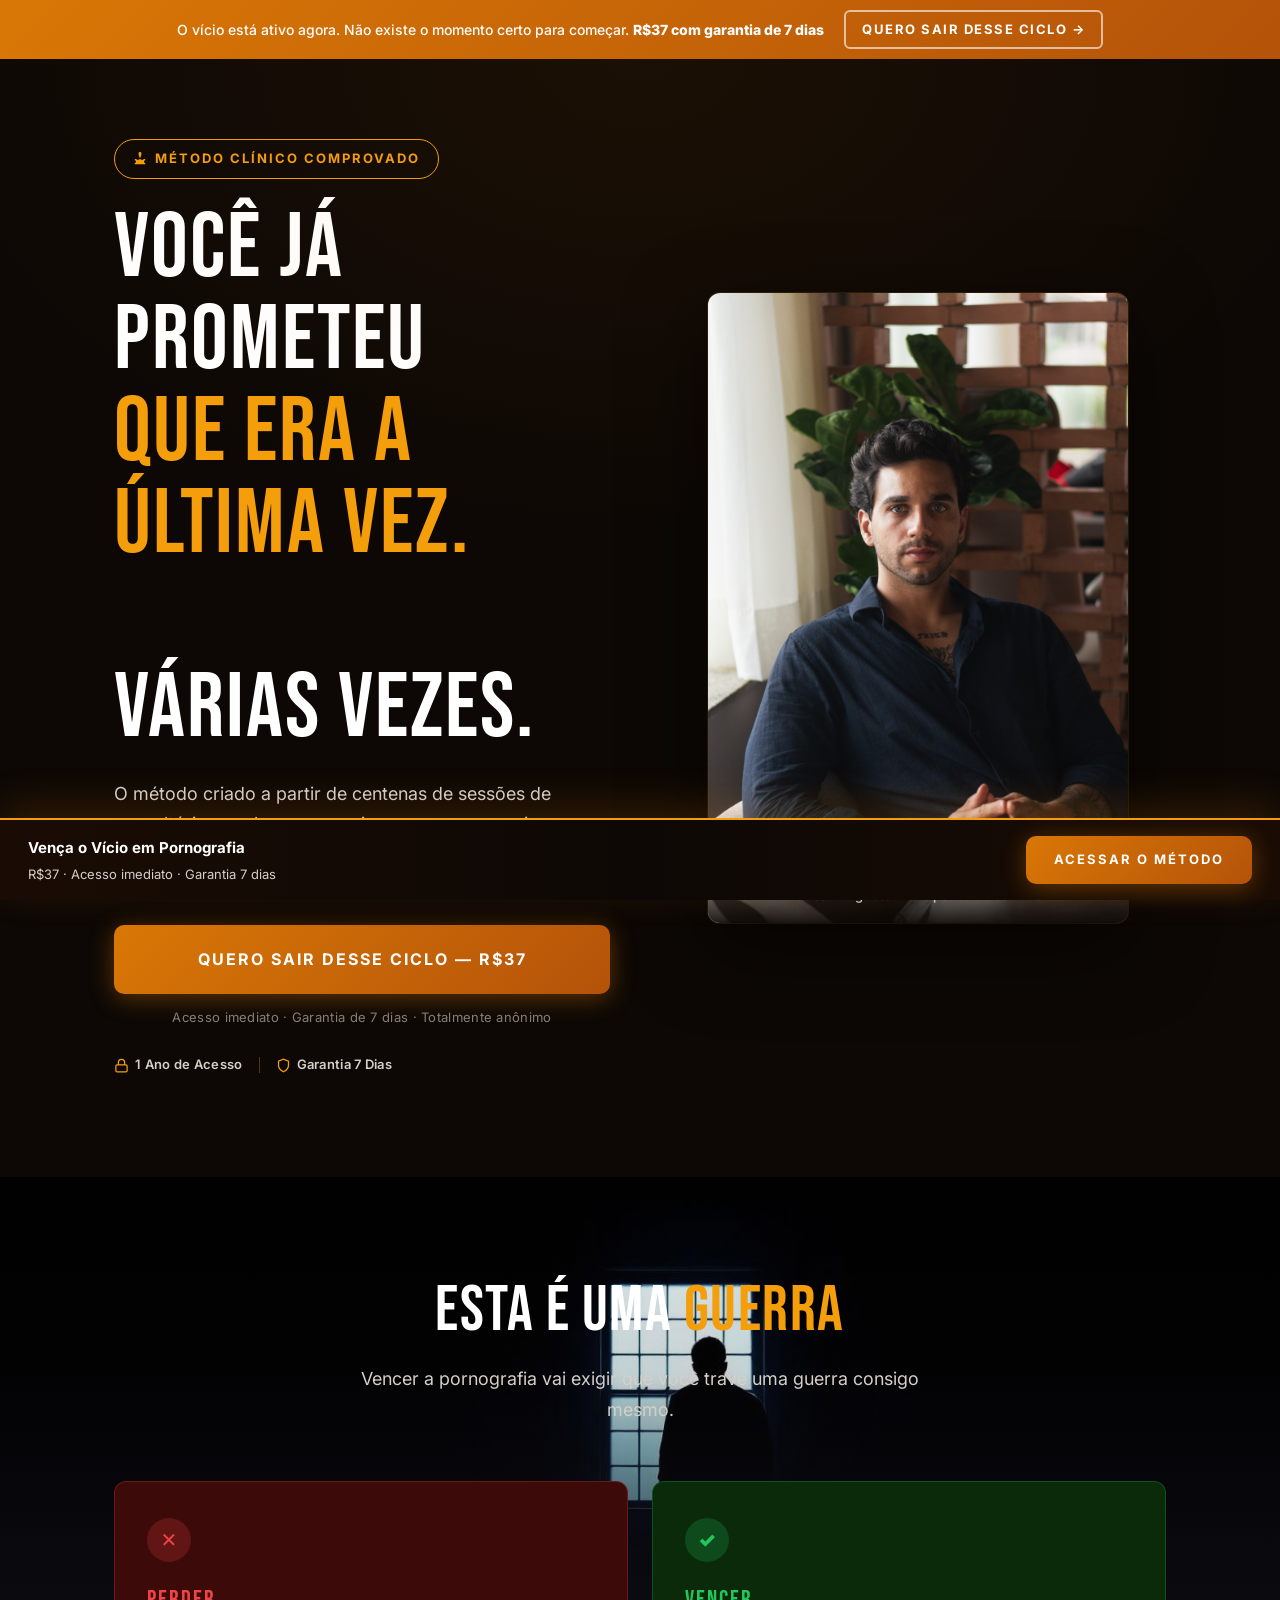
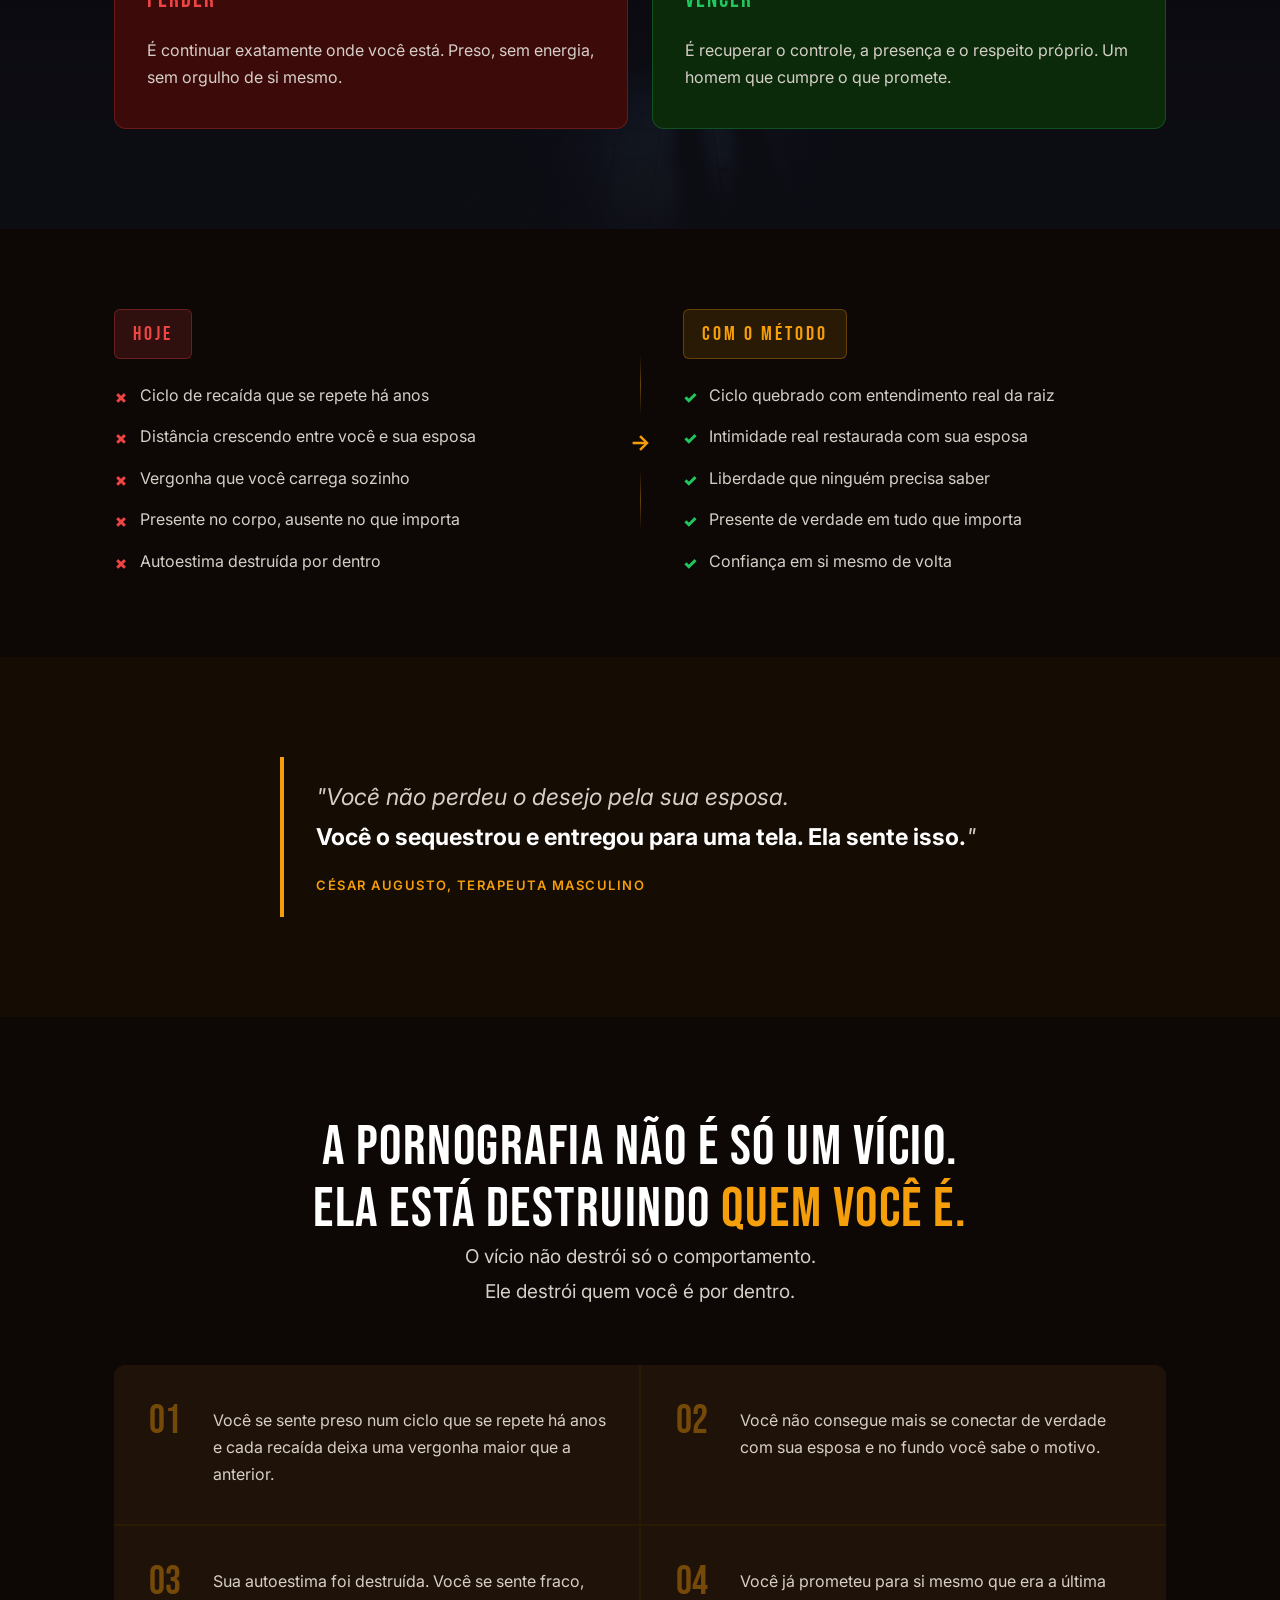
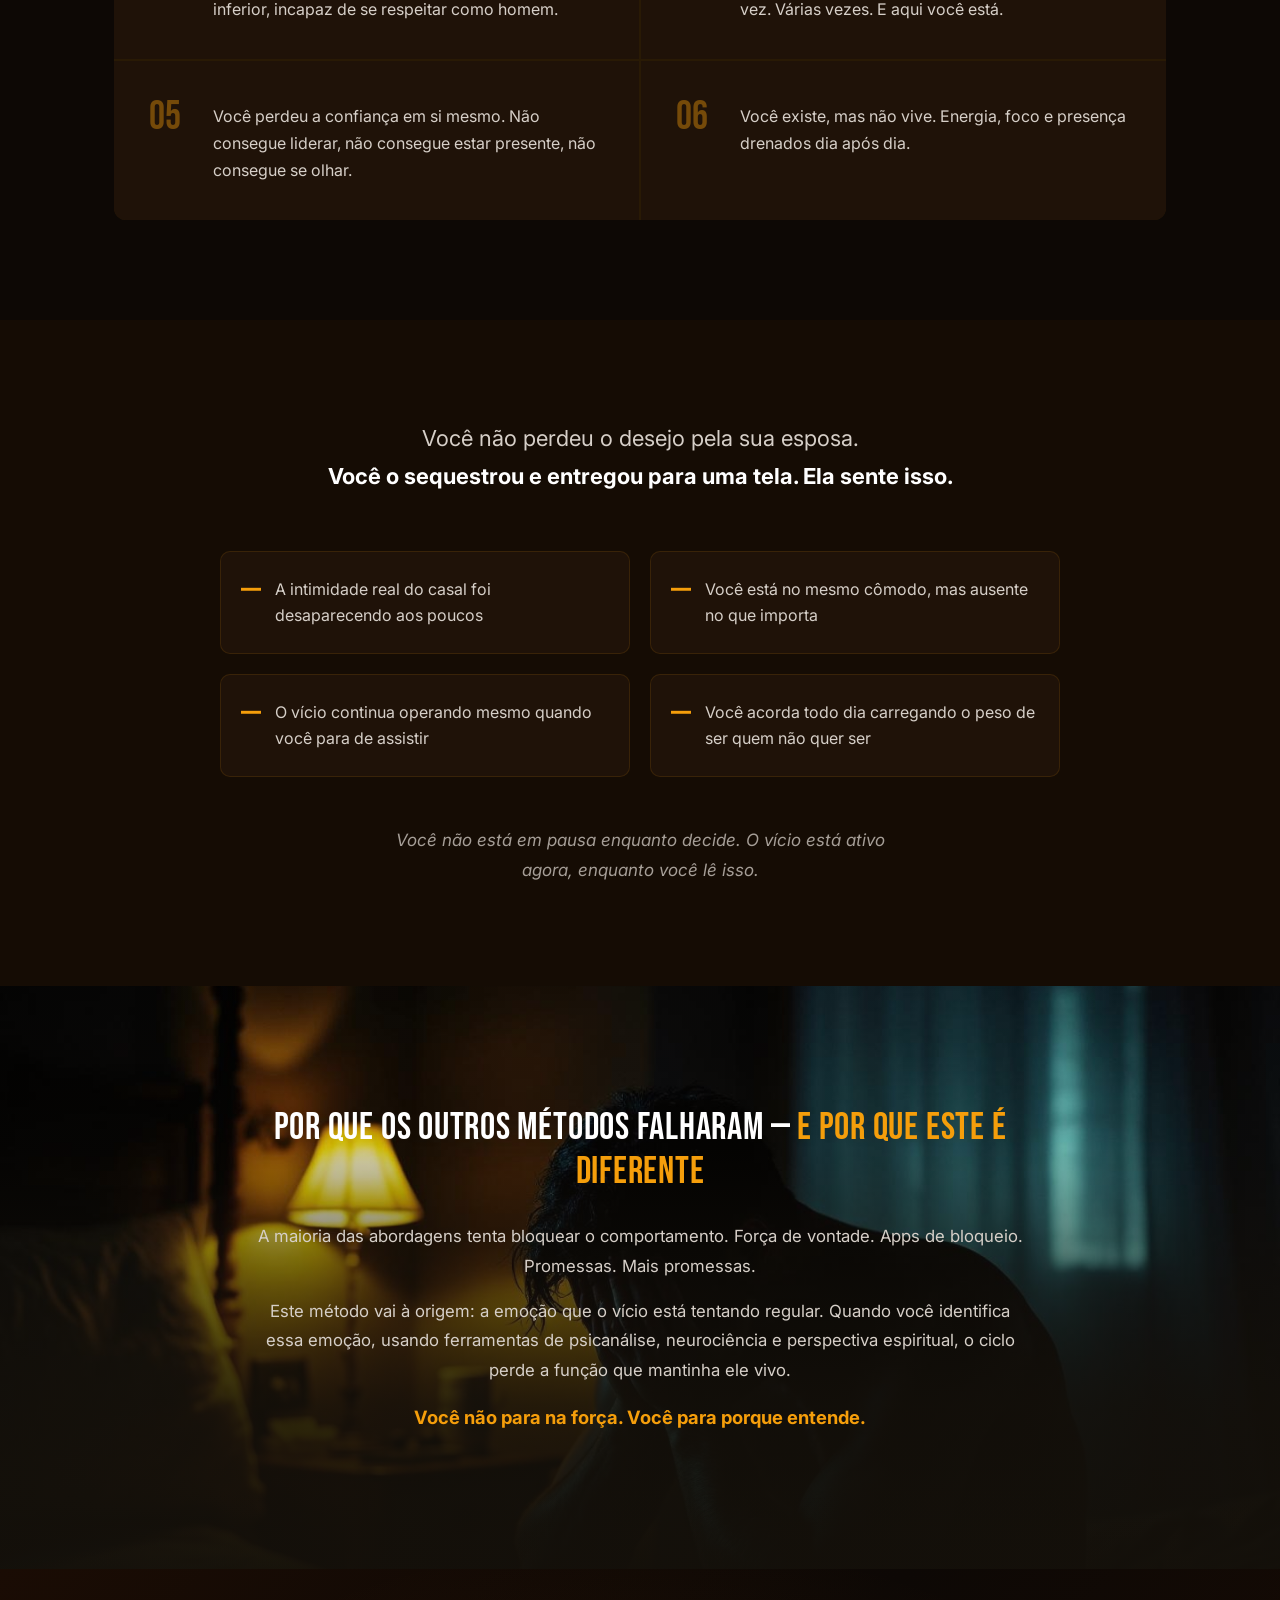
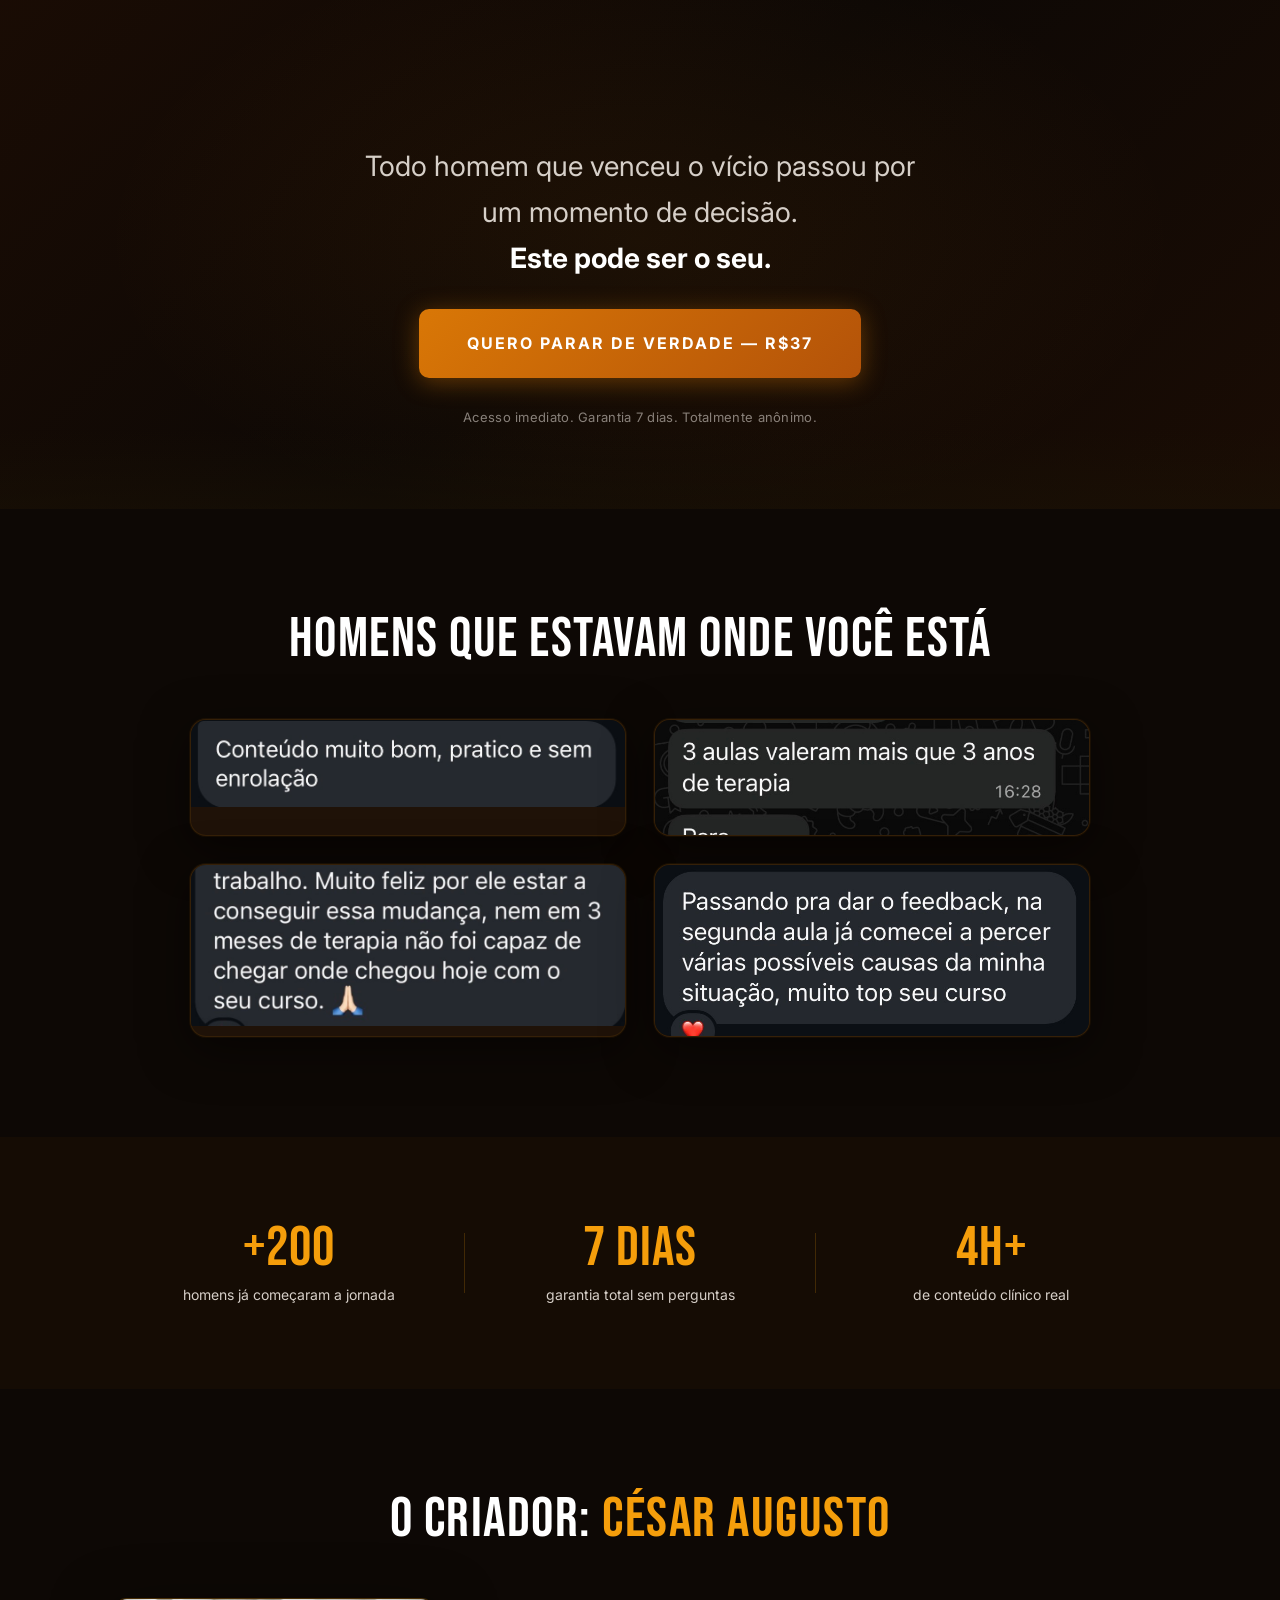
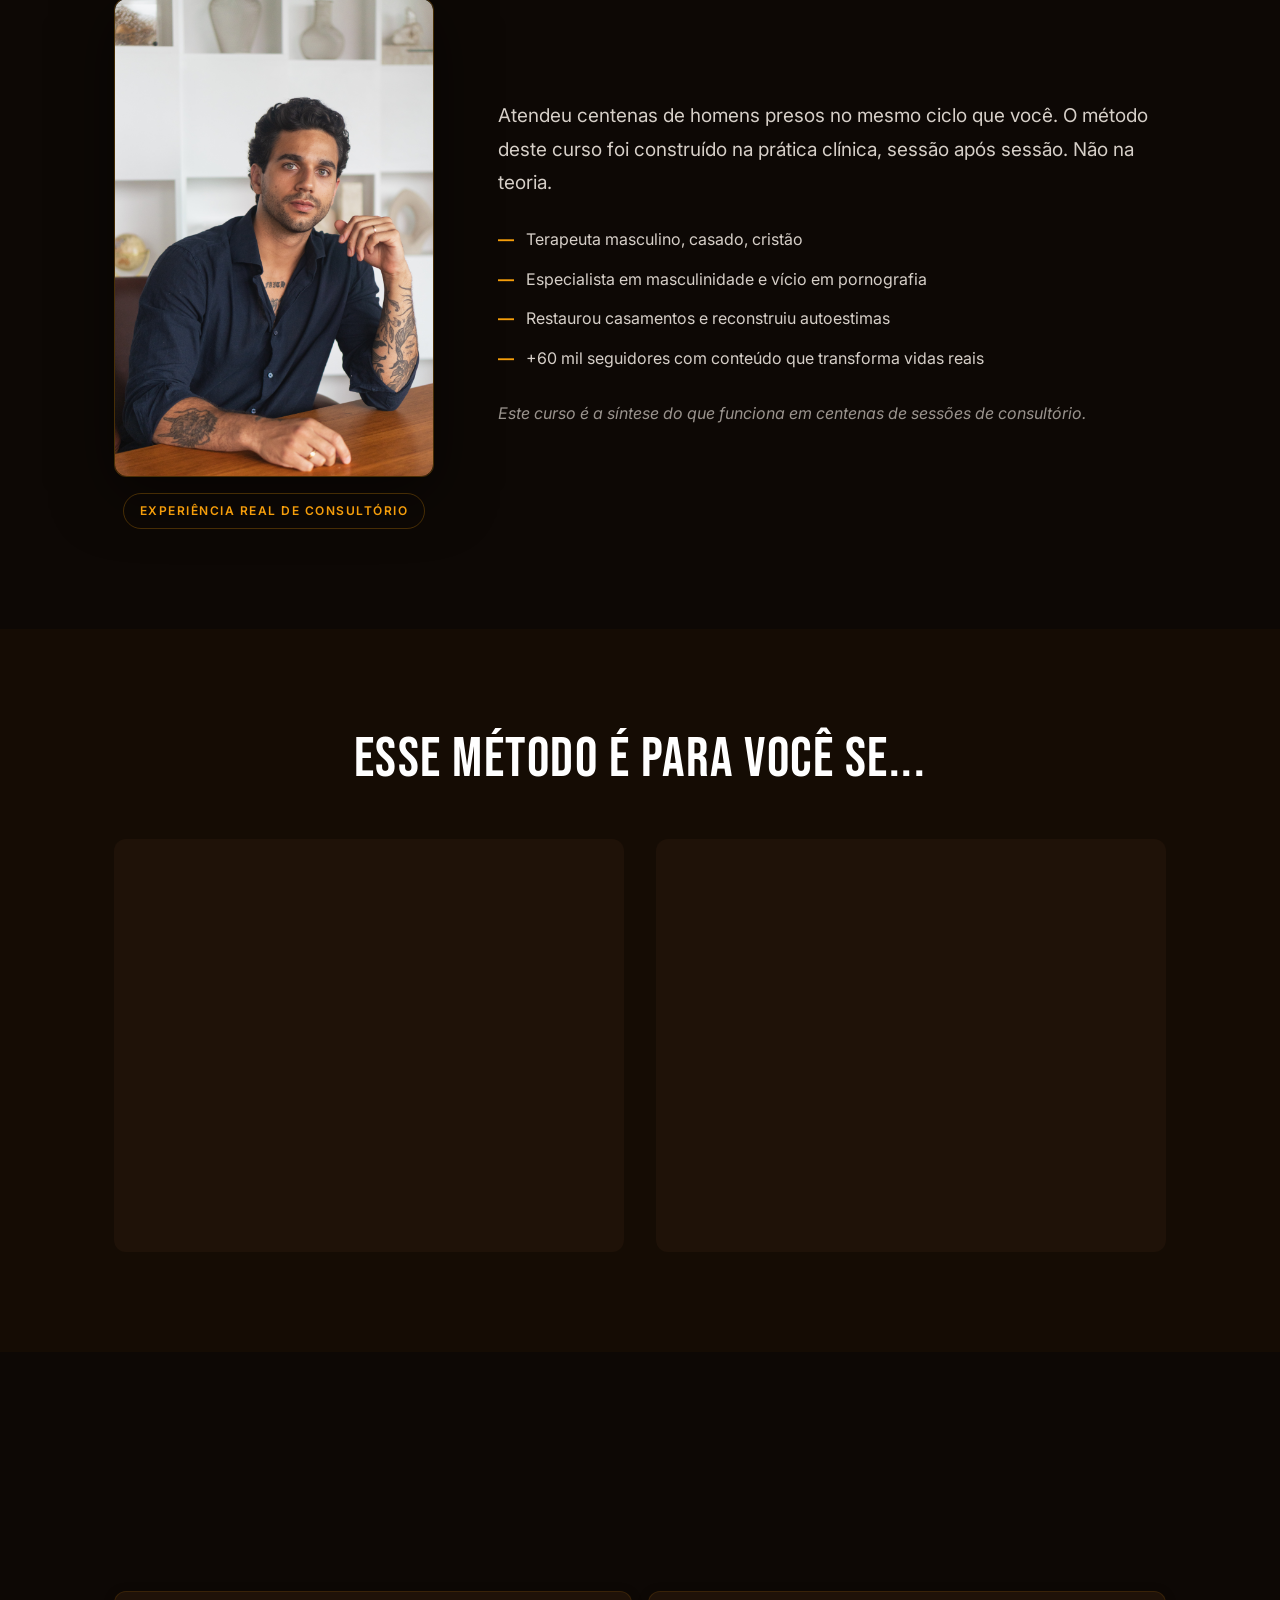
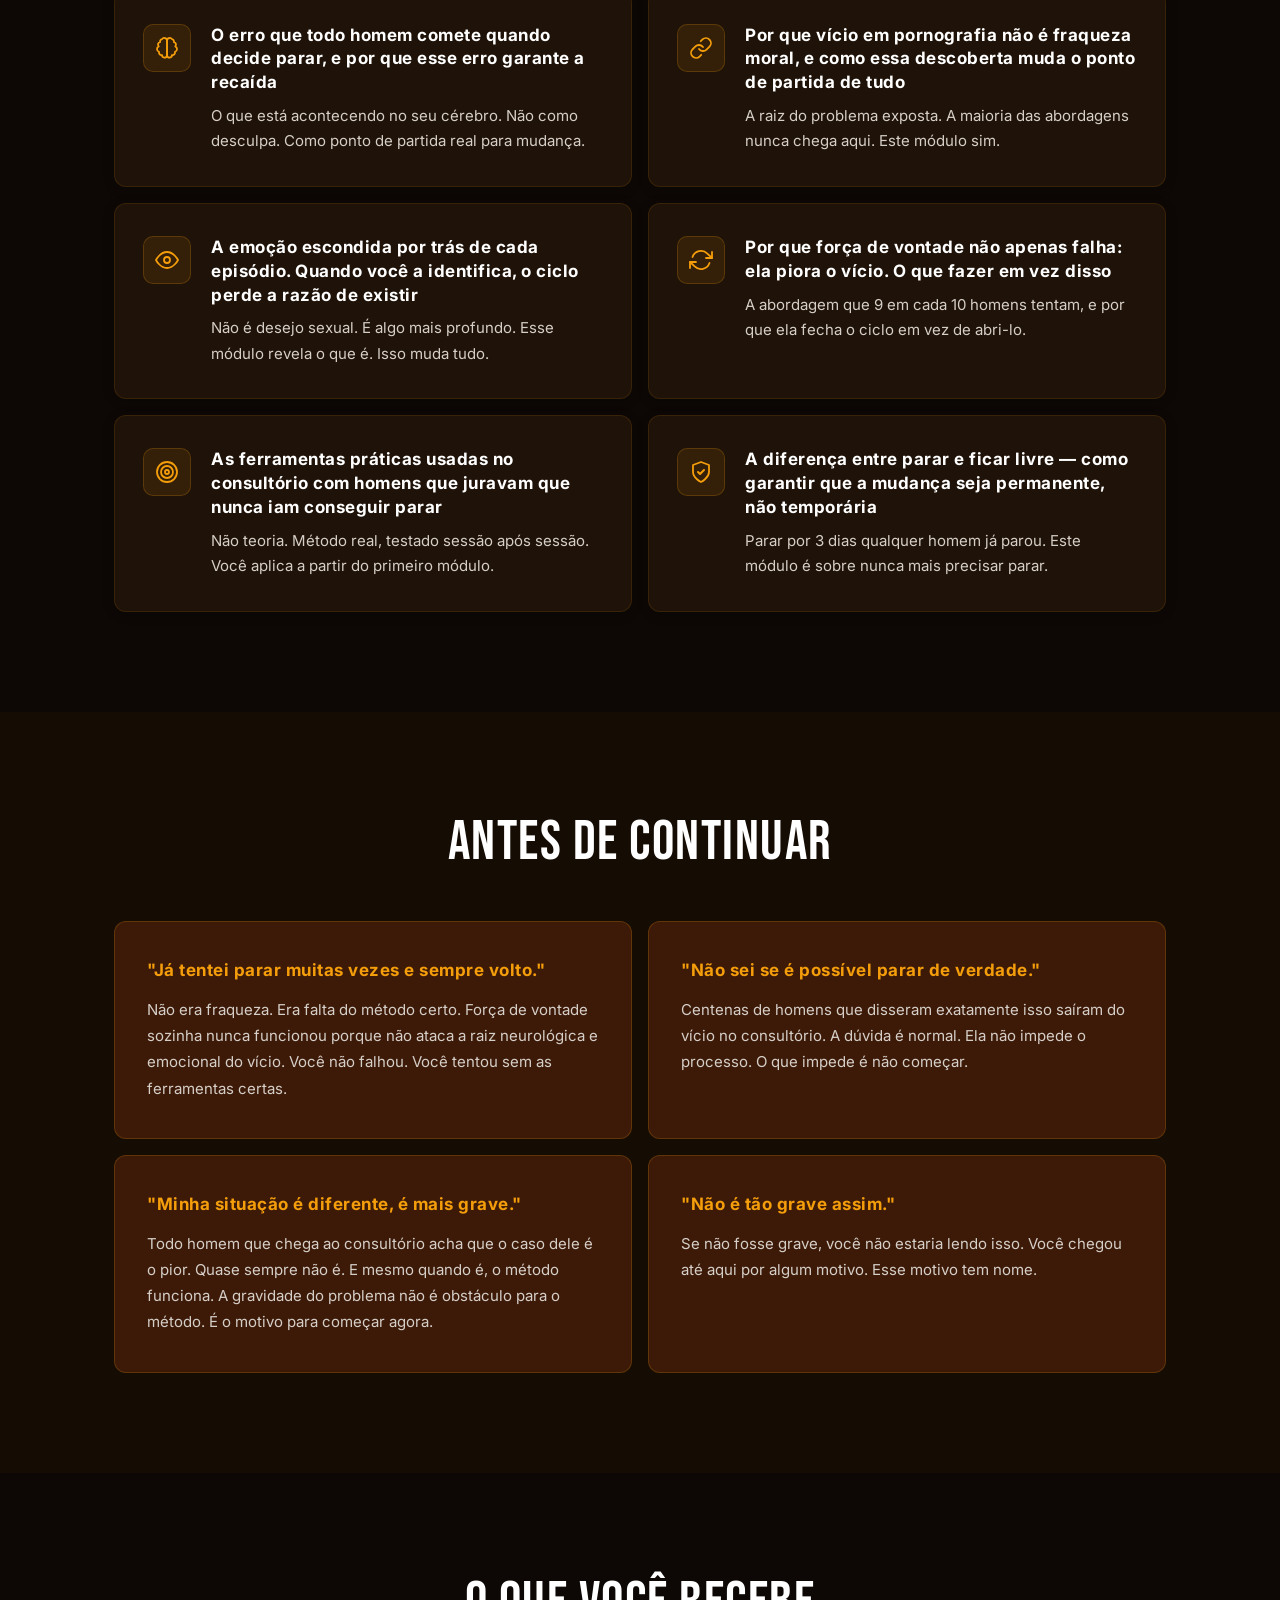
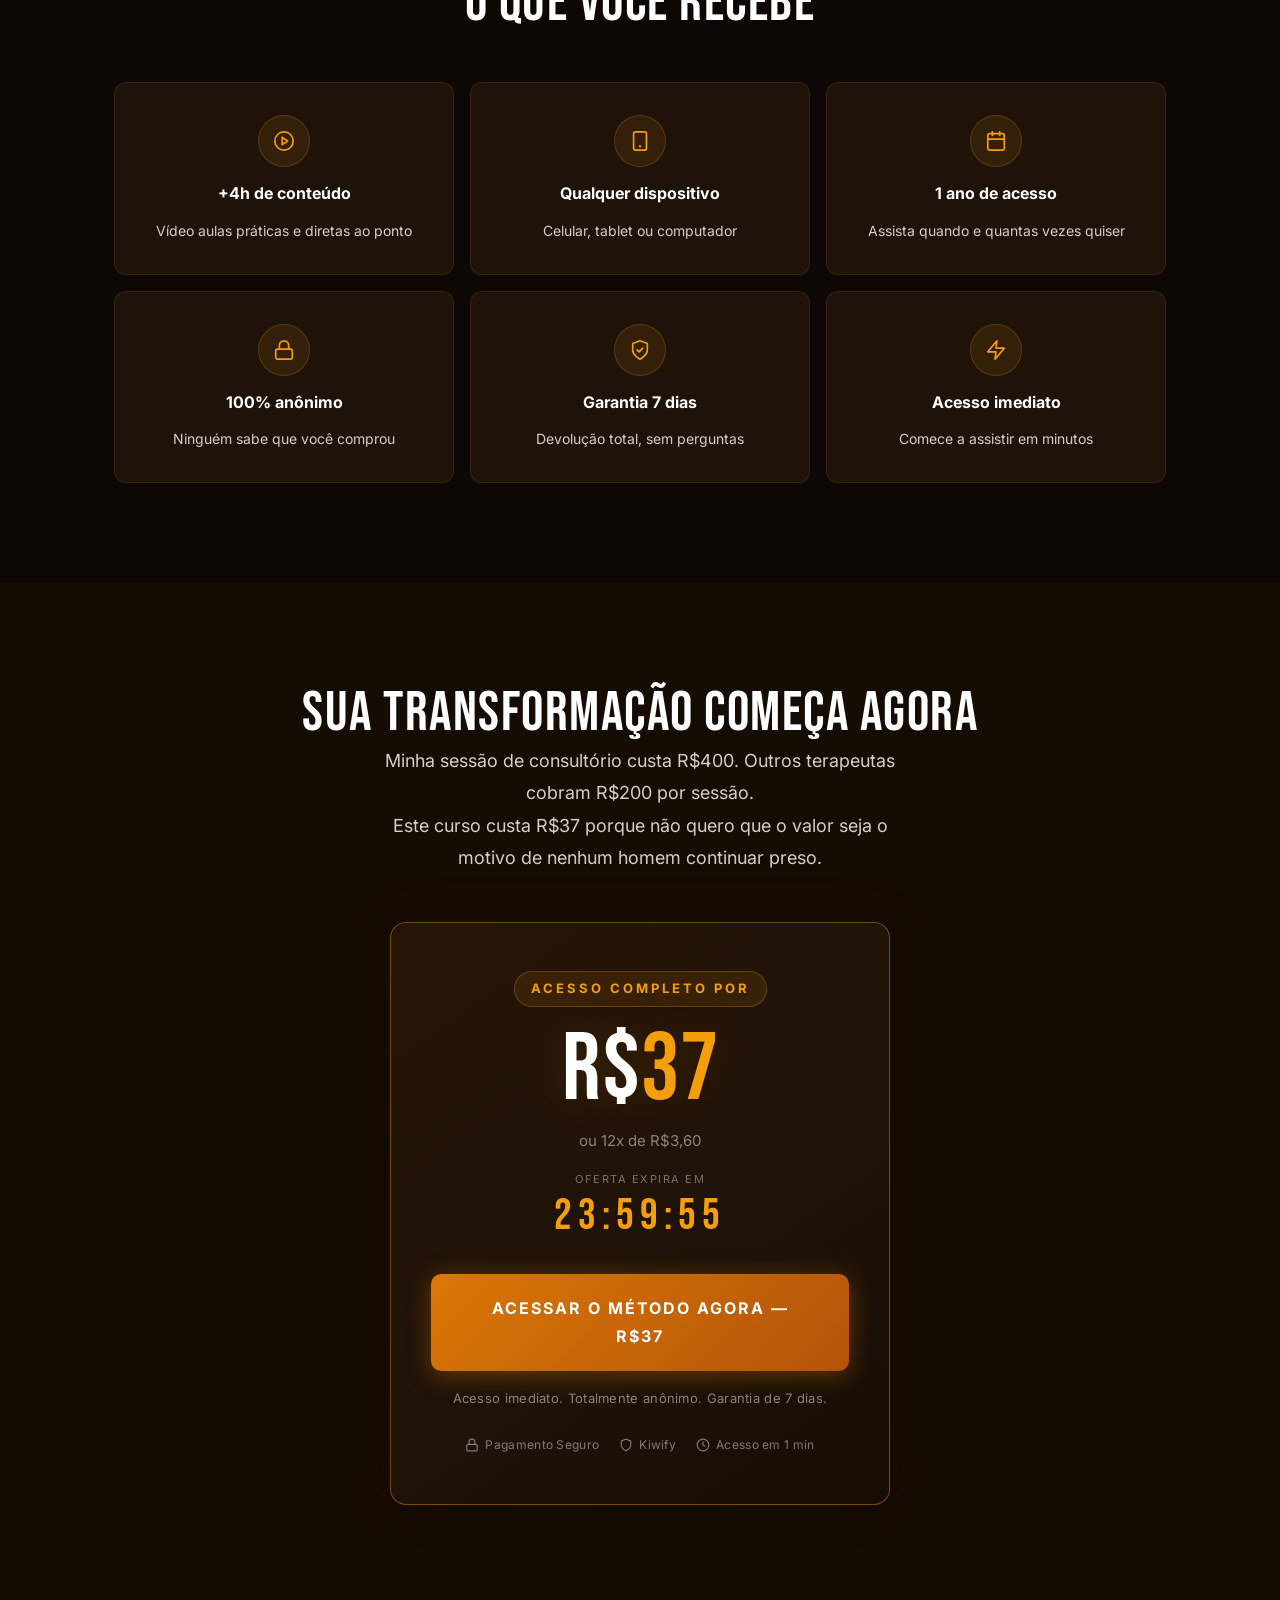
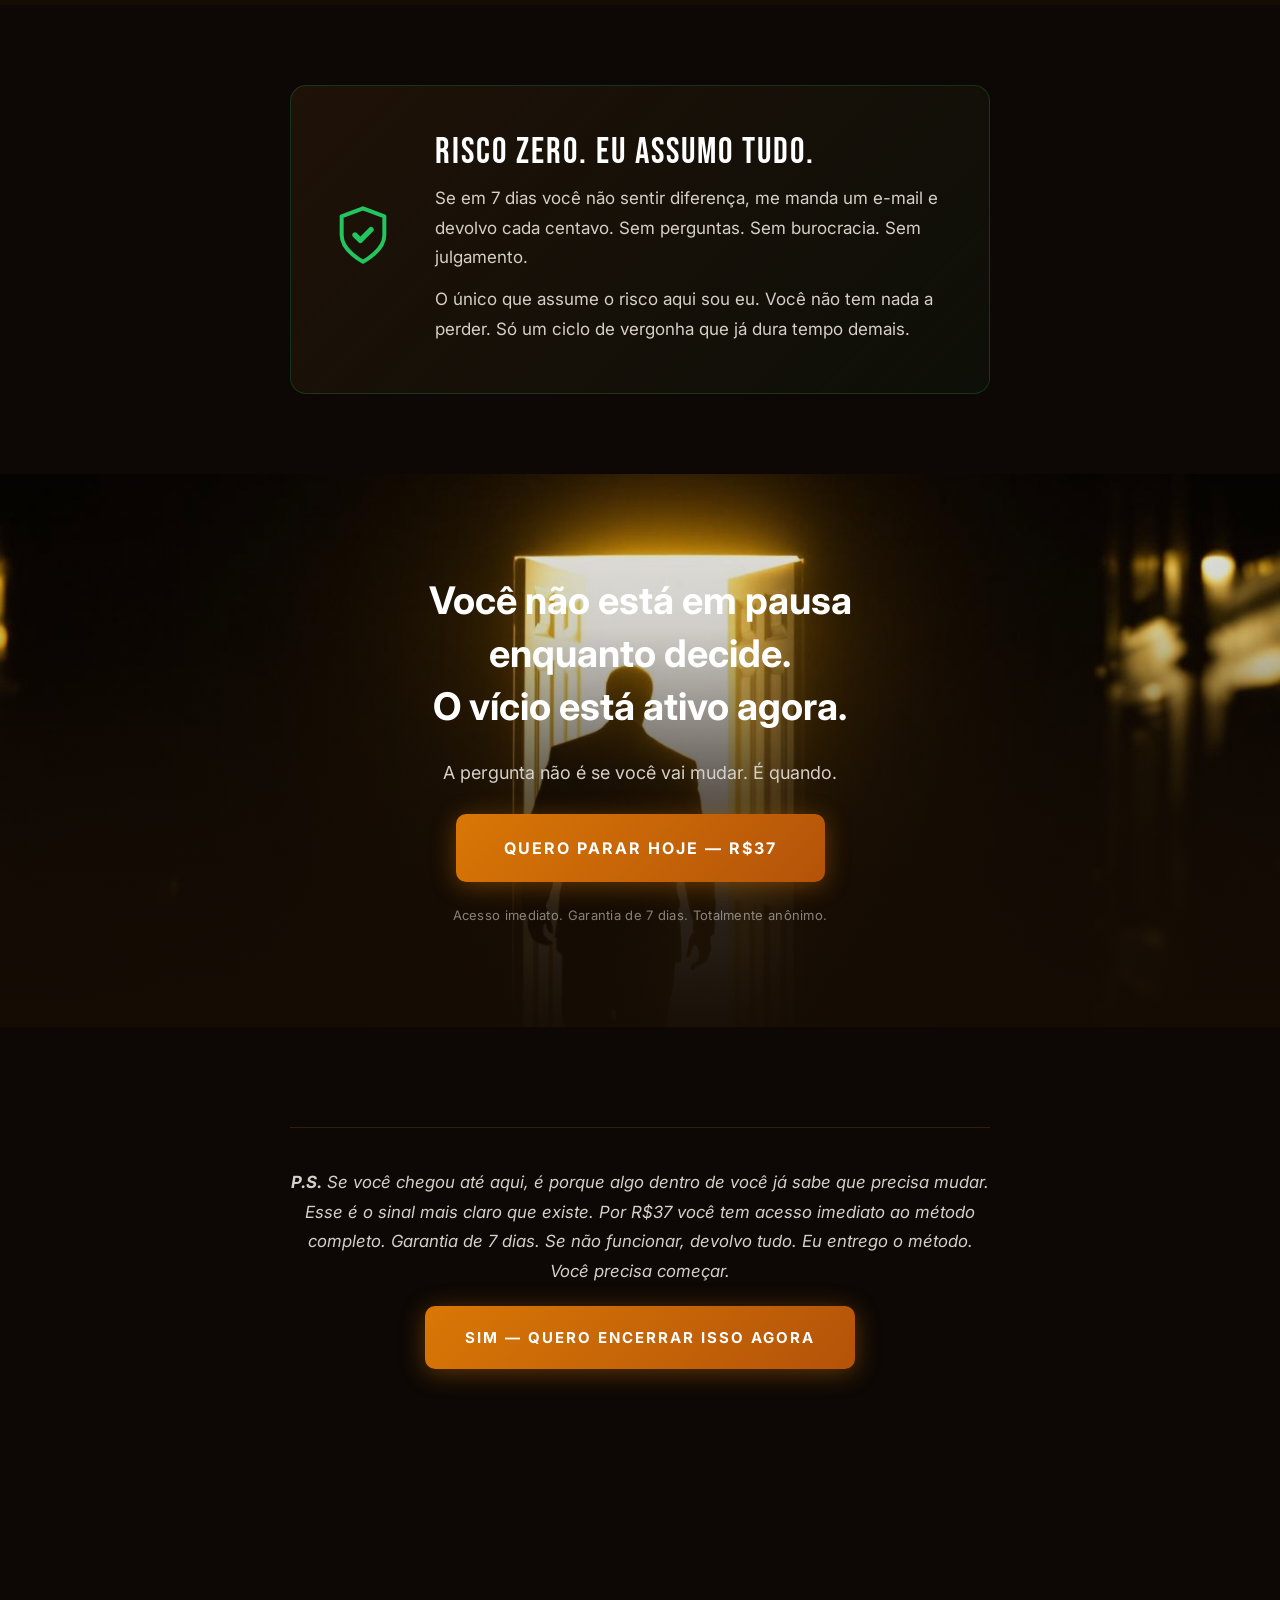
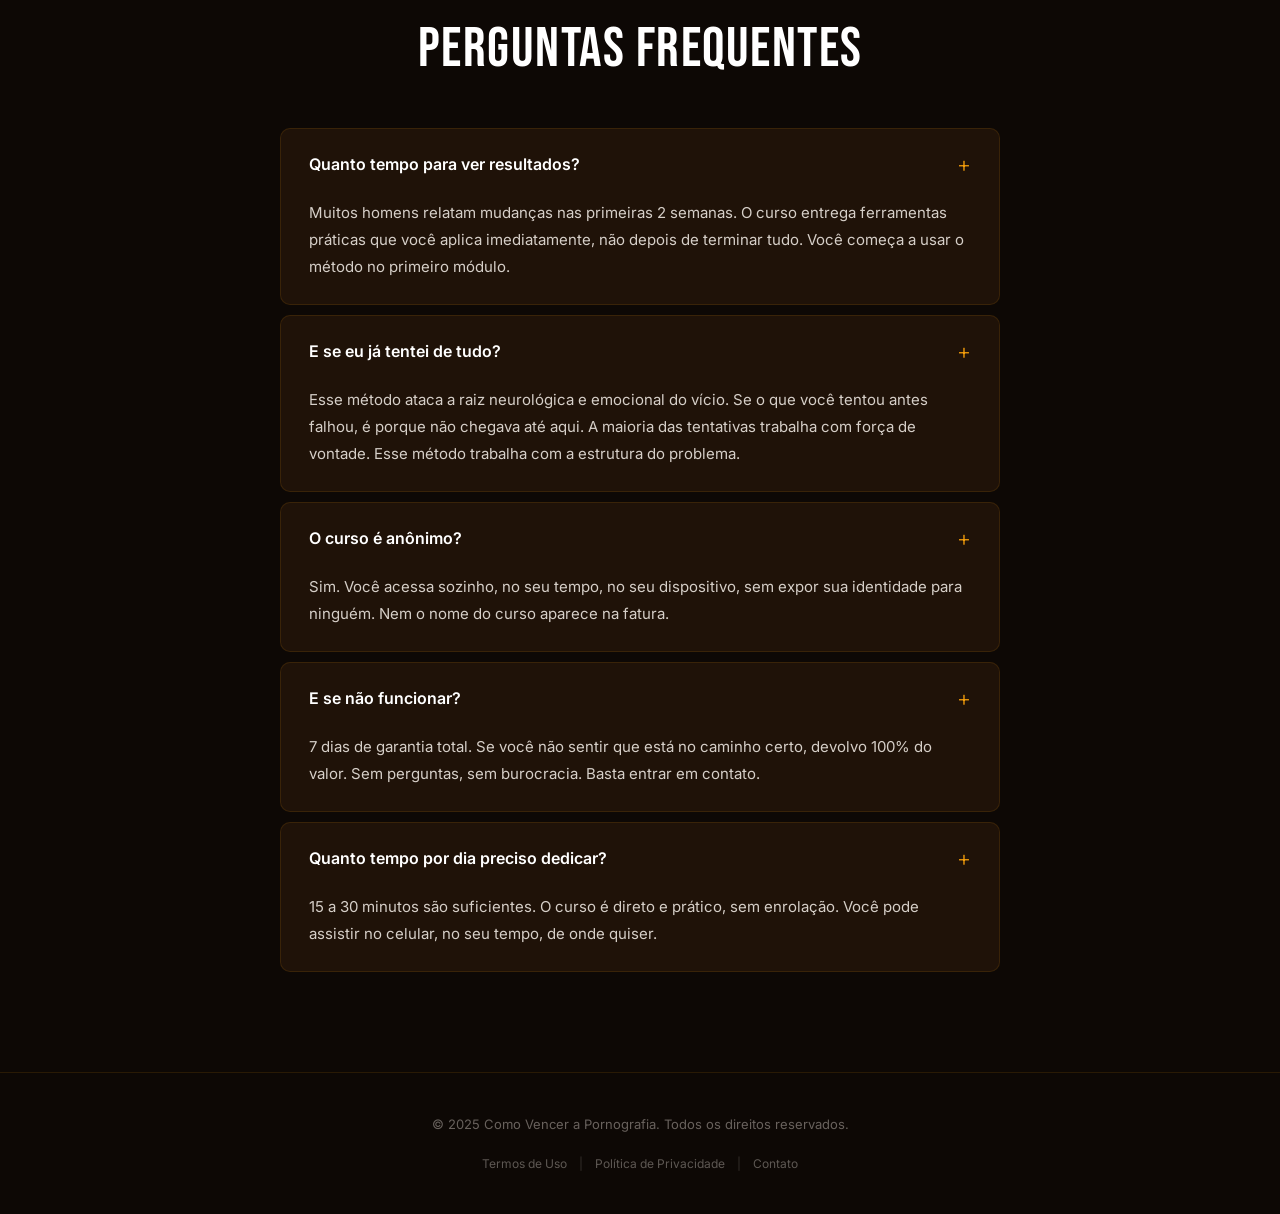
==== index.html @ 6d8b19b6 "feat(cine): cinematic visual overhaul — images flow as atmosphere - Remove floating <img class="cine" ====
<!DOCTYPE html>
<html lang="pt-BR">
<head>
  <meta charset="UTF-8">
  <meta name="viewport" content="width=device-width, initial-scale=1.0">
  <meta name="description" content="Método completo para vencer o vício em pornografia. Construído na prática clínica por César Augusto, terapeuta masculino.">
  <meta name="theme-color" content="#0D0805">
  <title>Como Vencer a Pornografia | César Augusto</title>

  <!-- Meta Pixel Code — Vença o Vício (pixel exclusivo) -->
  <script>
  !function(f,b,e,v,n,t,s)
  {if(f.fbq)return;n=f.fbq=function(){n.callMethod?
  n.callMethod.apply(n,arguments):n.queue.push(arguments)};
  if(!f._fbq)f._fbq=n;n.push=n;n.loaded=!0;n.version='2.0';
  n.queue=[];t=b.createElement(e);t.async=!0;
  t.src=v;s=b.getElementsByTagName(e)[0];
  s.parentNode.insertBefore(t,s)}(window, document,'script',
  'https://connect.facebook.net/en_US/fbevents.js');
  fbq('init', '1579962839739087');
  fbq('track', 'PageView');
  fbq('track', 'ViewContent');
  </script>
  <noscript><img height="1" width="1" style="display:none"
  src="https://www.facebook.com/tr?id=1579962839739087&ev=PageView&noscript=1"
  /></noscript>
  <!-- End Meta Pixel Code -->

  <link rel="preconnect" href="https://fonts.googleapis.com">
  <link rel="preconnect" href="https://fonts.gstatic.com" crossorigin>
  <link href="https://fonts.googleapis.com/css2?family=Bebas+Neue&family=Inter:wght@400;500;600;700;800&display=swap" rel="stylesheet">

  <link rel="stylesheet" href="css/styles.css">
  <link rel="stylesheet" href="css/premium.css">
</head>
<body>

  <!-- BARRA DE URGÊNCIA -->
  <div id="urgency-bar">
    <div class="urgency-bar-inner">
      <span class="urgency-bar-text">O vício está ativo agora. Não existe o momento certo para começar. <strong>R$37 com garantia de 7 dias</strong></span>
      <a href="https://pay.kiwify.com.br/yKUfjLY" class="urgency-bar-btn" onclick="fbq('track', 'InitiateCheckout')">QUERO SAIR DESSE CICLO →</a>
    </div>
  </div>

  <!-- ============================================================
       SEÇÃO 1 — HERO
  ============================================================ -->
  <section id="hero" class="section-dark">
    <div class="container hero-split">

      <!-- COLUNA TEXTO -->
      <div class="hero-text-col">
        <div class="hero-badge-pill reveal">
          <svg xmlns="http://www.w3.org/2000/svg" width="14" height="14" viewBox="0 0 24 24" fill="currentColor" aria-hidden="true"><path d="M14.5 2.5c0 1.5-1.5 7-1.5 7h-2S9.5 4 9.5 2.5a2.5 2.5 0 0 1 5 0zM12 12a3 3 0 1 0 0 6 3 3 0 0 0 0-6zm-7 0H3v2l2 1v3l-2 1v2h18v-2l-2-1v-3l2-1v-2h-2l-4 2h-6l-4-2z"/></svg>
          MÉTODO CLÍNICO COMPROVADO
        </div>

        <h1 class="hero-title reveal">
          VOCÊ JÁ PROMETEU<br>
          <span class="title-accent">QUE ERA A ÚLTIMA VEZ.</span><br>
          VÁRIAS VEZES.
        </h1>

        <p class="hero-subtitle reveal">
          O método criado a partir de centenas de sessões de consultório com
          homens que juravam que nunca iam conseguir parar. E pararam.
          Sem força de vontade. Com entendimento real da raiz.
        </p>

        <div class="cta-wrapper reveal">
          <a
            href="https://pay.kiwify.com.br/yKUfjLY"
            class="btn-primary btn-large buy-btn"
            onclick="fbq('track', 'InitiateCheckout')"
            rel="noopener"
          >
            QUERO SAIR DESSE CICLO — R$37
          </a>
          <p class="microcopy">Acesso imediato · Garantia de 7 dias · Totalmente anônimo</p>
        </div>

        <div class="hero-badges reveal">
          <div class="badge-item">
            <svg xmlns="http://www.w3.org/2000/svg" width="15" height="15" viewBox="0 0 24 24" fill="none" stroke="currentColor" stroke-width="2" aria-hidden="true"><rect x="3" y="11" width="18" height="11" rx="2" ry="2"></rect><path d="M7 11V7a5 5 0 0 1 10 0v4"></path></svg>
            1 Ano de Acesso
          </div>
          <div class="badge-divider" aria-hidden="true"></div>
          <div class="badge-item">
            <svg xmlns="http://www.w3.org/2000/svg" width="15" height="15" viewBox="0 0 24 24" fill="none" stroke="currentColor" stroke-width="2" aria-hidden="true"><path d="M12 22s8-4 8-10V5l-8-3-8 3v7c0 6 8 10 8 10z"></path></svg>
            Garantia 7 Dias
          </div>
        </div>
      </div>

      <!-- COLUNA FOTO -->
      <div class="hero-photo-col">
        <div class="hero-cesar-wrapper reveal">
          <img
            src="img/IMG_3899.jpeg"
            alt="César Augusto — terapeuta masculino"
            class="hero-cesar-photo"
            loading="eager"
            fetchpriority="high"
          >
          <div class="hero-cesar-label">César Augusto · Terapeuta Masculino</div>
        </div>
      </div>

    </div>
  </section>

  <!-- ============================================================
       SEÇÃO GUERRA — nova
  ============================================================ -->
  <section id="guerra" class="section-darker section-cine-guerra">
    <div class="container">
      <div class="guerra-header reveal">
        <h2>ESTA É UMA <span class="accent">GUERRA</span></h2>
      </div>
      <p class="guerra-subtexto reveal">
        Vencer a pornografia vai exigir que você trave uma guerra consigo mesmo.
      </p>

      <div class="guerra-cards">
        <div class="guerra-card guerra-card-perder reveal">
          <div class="guerra-card-icon">✕</div>
          <div class="guerra-card-label">PERDER</div>
          <p>É continuar exatamente onde você está. Preso, sem energia, sem orgulho de si mesmo.</p>
        </div>

        <div class="guerra-card guerra-card-vencer reveal">
          <div class="guerra-card-icon">✓</div>
          <div class="guerra-card-label">VENCER</div>
          <p>É recuperar o controle, a presença e o respeito próprio. Um homem que cumpre o que promete.</p>
        </div>
      </div>
    </div>
  </section>

  <!-- ============================================================
       SEÇÃO 1b — ANTES / DEPOIS
  ============================================================ -->
  <section id="antes-depois" class="section-dark">
    <div class="container">
      <div class="ad-grid">
        <div class="ad-col ad-antes">
          <div class="ad-header reveal">
            <span class="ad-label ad-label-antes">HOJE</span>
          </div>
          <ul class="ad-list">
            <li class="reveal"><span class="ad-icon ad-icon-x">✗</span>Ciclo de recaída que se repete há anos</li>
            <li class="reveal"><span class="ad-icon ad-icon-x">✗</span>Distância crescendo entre você e sua esposa</li>
            <li class="reveal"><span class="ad-icon ad-icon-x">✗</span>Vergonha que você carrega sozinho</li>
            <li class="reveal"><span class="ad-icon ad-icon-x">✗</span>Presente no corpo, ausente no que importa</li>
            <li class="reveal"><span class="ad-icon ad-icon-x">✗</span>Autoestima destruída por dentro</li>
          </ul>
        </div>

        <div class="ad-divider" aria-hidden="true">
          <div class="ad-divider-line"></div>
          <div class="ad-divider-arrow">→</div>
          <div class="ad-divider-line"></div>
        </div>

        <div class="ad-col ad-depois">
          <div class="ad-header reveal">
            <span class="ad-label ad-label-depois">COM O MÉTODO</span>
          </div>
          <ul class="ad-list">
            <li class="reveal"><span class="ad-icon ad-icon-check">✓</span>Ciclo quebrado com entendimento real da raiz</li>
            <li class="reveal"><span class="ad-icon ad-icon-check">✓</span>Intimidade real restaurada com sua esposa</li>
            <li class="reveal"><span class="ad-icon ad-icon-check">✓</span>Liberdade que ninguém precisa saber</li>
            <li class="reveal"><span class="ad-icon ad-icon-check">✓</span>Presente de verdade em tudo que importa</li>
            <li class="reveal"><span class="ad-icon ad-icon-check">✓</span>Confiança em si mesmo de volta</li>
          </ul>
        </div>
      </div>
    </div>
  </section>

  <!-- ============================================================
       SEÇÃO FRASE IMPACTO
  ============================================================ -->
  <section id="frase-impacto" class="section-darker">
    <div class="container">
      <div class="frase-impacto-block reveal">
        <p class="frase-impacto-texto">
          "Você não perdeu o desejo pela sua esposa.<br>
          <strong>Você o sequestrou e entregou para uma tela. Ela sente isso.</strong>"
        </p>
        <p class="frase-impacto-autor">César Augusto, Terapeuta Masculino</p>
      </div>
    </div>
  </section>

  <!-- ============================================================
       SEÇÃO 3 — DOR INSTALADA
  ============================================================ -->
  <section id="dor" class="section-dark">
    <div class="container">
      <h2 class="section-title centered reveal">
        A PORNOGRAFIA NÃO É SÓ UM VÍCIO.<br>
        ELA ESTÁ DESTRUINDO <span class="accent">QUEM VOCÊ É.</span>
      </h2>

      <p class="section-lead reveal">
        O vício não destrói só o comportamento.<br>
        Ele destrói quem você é por dentro.
      </p>

      <div class="cards-grid">
        <div class="pain-card reveal">
          <div class="pain-number">01</div>
          <p>Você se sente preso num ciclo que se repete há anos e cada recaída deixa uma vergonha maior que a anterior.</p>
        </div>
        <div class="pain-card reveal">
          <div class="pain-number">02</div>
          <p>Você não consegue mais se conectar de verdade com sua esposa e no fundo você sabe o motivo.</p>
        </div>
        <div class="pain-card reveal">
          <div class="pain-number">03</div>
          <p>Sua autoestima foi destruída. Você se sente fraco, inferior, incapaz de se respeitar como homem.</p>
        </div>
        <div class="pain-card reveal">
          <div class="pain-number">04</div>
          <p>Você já prometeu para si mesmo que era a última vez. Várias vezes. E aqui você está.</p>
        </div>
        <div class="pain-card reveal">
          <div class="pain-number">05</div>
          <p>Você perdeu a confiança em si mesmo. Não consegue liderar, não consegue estar presente, não consegue se olhar.</p>
        </div>
        <div class="pain-card reveal">
          <div class="pain-number">06</div>
          <p>Você existe, mas não vive. Energia, foco e presença drenados dia após dia.</p>
        </div>
      </div>
    </div>
  </section>

  <!-- ============================================================
       SEÇÃO 4 — CONSEQUÊNCIAS
  ============================================================ -->
  <section id="consequencias" class="section-darker section-consequencias">
    <div class="container">
      <p class="consequencias-abertura reveal">
        Você não perdeu o desejo pela sua esposa.<br>
        <strong>Você o sequestrou e entregou para uma tela. Ela sente isso.</strong>
      </p>

      <div class="consequencias-grid">
        <div class="consequencia-item reveal">
          <div class="consequencia-icone">—</div>
          <span>A intimidade real do casal foi desaparecendo aos poucos</span>
        </div>
        <div class="consequencia-item reveal">
          <div class="consequencia-icone">—</div>
          <span>Você está no mesmo cômodo, mas ausente no que importa</span>
        </div>
        <div class="consequencia-item reveal">
          <div class="consequencia-icone">—</div>
          <span>O vício continua operando mesmo quando você para de assistir</span>
        </div>
        <div class="consequencia-item reveal">
          <div class="consequencia-icone">—</div>
          <span>Você acorda todo dia carregando o peso de ser quem não quer ser</span>
        </div>
      </div>

      <p class="texto-urgente reveal">
        Você não está em pausa enquanto decide. O vício está ativo agora, enquanto você lê isso.
      </p>
    </div>
  </section>

  <!-- MECANISMO -->
  <section id="mecanismo" class="section-dark section-cine-mecanismo">
    <div class="container">
      <div class="mecanismo-block reveal">
        <h2 class="mecanismo-titulo">POR QUE OS OUTROS MÉTODOS FALHARAM — <span class="accent">E POR QUE ESTE É DIFERENTE</span></h2>
        <p class="mecanismo-texto">
          A maioria das abordagens tenta bloquear o comportamento. Força de vontade. Apps de bloqueio. Promessas. Mais promessas.
        </p>
        <p class="mecanismo-texto">
          Este método vai à origem: a emoção que o vício está tentando regular. Quando você identifica essa emoção, usando ferramentas de psicanálise, neurociência e perspectiva espiritual, o ciclo perde a função que mantinha ele vivo.
        </p>
        <p class="mecanismo-texto mecanismo-destaque">
          <strong>Você não para na força. Você para porque entende.</strong>
        </p>
      </div>
    </div>
  </section>

  <!-- VIRADA -->
  <section id="virada" class="section-virada section-cine-virada">
    <div class="container virada-content">
      <p class="virada-texto reveal">
        Todo homem que venceu o vício passou por um momento de decisão.<br>
        <strong>Este pode ser o seu.</strong>
      </p>
      <a href="https://pay.kiwify.com.br/yKUfjLY" class="btn-primary btn-large buy-btn reveal" onclick="fbq('track', 'InitiateCheckout')">
        QUERO PARAR DE VERDADE — R$37
      </a>
      <p class="microcopy reveal">Acesso imediato. Garantia 7 dias. Totalmente anônimo.</p>
    </div>
  </section>

  <!-- ============================================================
       SEÇÃO 5 — DEPOIMENTOS
  ============================================================ -->
  <section id="depoimentos" class="section-dark">
    <div class="container">
      <h2 class="section-title centered reveal">HOMENS QUE ESTAVAM ONDE VOCÊ ESTÁ</h2>

      <div class="testimonials-grid testimonials-screenshots">
        <div class="testimonial-screenshot-card reveal">
          <img
            src="img/IMG_3076.jpeg"
            alt="Depoimento: 3 aulas valeram mais que 3 anos de terapia"
            class="depo-screenshot"
            loading="lazy"
          >
        </div>

        <div class="testimonial-screenshot-card reveal">
          <img
            src="img/IMG_3575.jpeg"
            alt="Depoimento: Nem em 3 meses de terapia foi capaz de chegar onde chegou hoje com o seu curso"
            class="depo-screenshot"
            loading="lazy"
          >
        </div>

        <div class="testimonial-screenshot-card reveal">
          <img
            src="img/IMG_3576.jpeg"
            alt="Depoimento: Na segunda aula já comecei a perceber várias possíveis causas da minha situação"
            class="depo-screenshot"
            loading="lazy"
          >
        </div>

        <div class="testimonial-screenshot-card reveal">
          <img
            src="img/IMG_3710.jpeg"
            alt="Depoimento: Conteúdo muito bom, pratico e sem enrolação"
            class="depo-screenshot"
            loading="lazy"
          >
        </div>
      </div>
    </div>
  </section>

  <!-- PROVA SOCIAL -->
  <section id="prova-social" class="section-darker prova-social-section">
    <div class="container">
      <div class="prova-social-grid">
        <div class="prova-stat reveal">
          <div class="prova-num" data-counter="200">+200</div>
          <div class="prova-label">homens já começaram a jornada</div>
        </div>
        <div class="prova-divider"></div>
        <div class="prova-stat reveal">
          <div class="prova-num">7 dias</div>
          <div class="prova-label">garantia total sem perguntas</div>
        </div>
        <div class="prova-divider"></div>
        <div class="prova-stat reveal">
          <div class="prova-num">4h+</div>
          <div class="prova-label">de conteúdo clínico real</div>
        </div>
      </div>
    </div>
  </section>

  <!-- ============================================================
       SEÇÃO 6 — AUTORIDADE
  ============================================================ -->
  <section id="autoridade" class="section-dark">
    <div class="container">
      <h2 class="section-title centered reveal">O CRIADOR: <span class="accent">CÉSAR AUGUSTO</span></h2>

      <div class="autoridade-content">
        <div class="autoridade-foto-col reveal">
          <div class="cesar-photo-wrapper">
            <img
              src="img/IMG_3891.jpeg"
              alt="César Augusto — terapeuta masculino"
              class="cesar-photo"
              loading="lazy"
            >
          </div>
          <div class="autoridade-badge">Experiência real de consultório</div>
        </div>

        <div class="autoridade-texto reveal">
          <p class="autoridade-lead">
            Atendeu centenas de homens presos no mesmo ciclo que você. O método deste curso foi construído na prática clínica, sessão após sessão. Não na teoria.
          </p>
          <ul class="autoridade-bullets">
            <li>Terapeuta masculino, casado, cristão</li>
            <li>Especialista em masculinidade e vício em pornografia</li>
            <li>Restaurou casamentos e reconstruiu autoestimas</li>
            <li>+60 mil seguidores com conteúdo que transforma vidas reais</li>
          </ul>
          <p class="autoridade-fechamento">
            Este curso é a síntese do que funciona em centenas de sessões de consultório.
          </p>
        </div>
      </div>
    </div>
  </section>

  <!-- ============================================================
       SEÇÃO 7 — PARA QUEM É
  ============================================================ -->
  <section id="para-quem" class="section-darker">
    <div class="container">
      <h2 class="section-title centered reveal">ESSE MÉTODO É PARA VOCÊ SE...</h2>

      <div class="para-quem-grid">
        <div class="para-quem-col">
          <h3 class="col-title col-sim reveal">Para quem é</h3>
          <ul class="para-quem-list">
            <li class="reveal">
              <span class="check-icon" aria-hidden="true">✓</span>
              Você quer parar de verdade e está cansado de só querer
            </li>
            <li class="reveal">
              <span class="check-icon" aria-hidden="true">✓</span>
              Você está exausto de tentar sozinho e sempre voltar ao mesmo ponto
            </li>
            <li class="reveal">
              <span class="check-icon" aria-hidden="true">✓</span>
              Você quer reconquistar a intimidade real com sua esposa
            </li>
            <li class="reveal">
              <span class="check-icon" aria-hidden="true">✓</span>
              Você aceita que precisa de um método, não só de força de vontade
            </li>
          </ul>
        </div>

        <div class="para-quem-col">
          <h3 class="col-title col-nao reveal">Não é para quem</h3>
          <ul class="para-quem-list">
            <li class="reveal">
              <span class="x-icon" aria-hidden="true">✗</span>
              Está satisfeito com o vício e não quer mudar de verdade
            </li>
            <li class="reveal">
              <span class="x-icon" aria-hidden="true">✗</span>
              Espera uma solução mágica sem nenhum trabalho da sua parte
            </li>
          </ul>
        </div>
      </div>
    </div>
  </section>

  <!-- ============================================================
       SEÇÃO 8 — MÓDULOS
  ============================================================ -->
  <section id="modulos" class="section-dark">
    <div class="container">
      <h2 class="section-title centered reveal">O QUE MUDA NA SUA VIDA</h2>
      <p class="section-subtitle centered reveal">
        Mais de 4 horas unindo psicanálise, neurociência e visão bíblica
      </p>

      <div class="modulos-grid">
        <div class="modulo-card reveal">
          <div class="modulo-icon">
            <svg xmlns="http://www.w3.org/2000/svg" width="24" height="24" viewBox="0 0 24 24" fill="none" stroke="currentColor" stroke-width="1.8" stroke-linecap="round" stroke-linejoin="round"><path d="M9.5 2A2.5 2.5 0 0 1 12 4.5v15a2.5 2.5 0 0 1-4.96-.46 2.5 2.5 0 0 1-2.96-3.08 3 3 0 0 1-.34-5.58 2.5 2.5 0 0 1 1.32-4.24 2.5 2.5 0 0 1 1.98-3A2.5 2.5 0 0 1 9.5 2Z"/><path d="M14.5 2A2.5 2.5 0 0 0 12 4.5v15a2.5 2.5 0 0 0 4.96-.46 2.5 2.5 0 0 0 2.96-3.08 3 3 0 0 0 .34-5.58 2.5 2.5 0 0 0-1.32-4.24 2.5 2.5 0 0 0-1.98-3A2.5 2.5 0 0 0 14.5 2Z"/></svg>
          </div>
          <div class="modulo-content">
            <h3>O erro que todo homem comete quando decide parar, e por que esse erro garante a recaída</h3>
            <p>O que está acontecendo no seu cérebro. Não como desculpa. Como ponto de partida real para mudança.</p>
          </div>
        </div>

        <div class="modulo-card reveal">
          <div class="modulo-icon">
            <svg xmlns="http://www.w3.org/2000/svg" width="24" height="24" viewBox="0 0 24 24" fill="none" stroke="currentColor" stroke-width="1.8" stroke-linecap="round" stroke-linejoin="round"><path d="M10 13a5 5 0 0 0 7.54.54l3-3a5 5 0 0 0-7.07-7.07l-1.72 1.71"/><path d="M14 11a5 5 0 0 0-7.54-.54l-3 3a5 5 0 0 0 7.07 7.07l1.71-1.71"/></svg>
          </div>
          <div class="modulo-content">
            <h3>Por que vício em pornografia não é fraqueza moral, e como essa descoberta muda o ponto de partida de tudo</h3>
            <p>A raiz do problema exposta. A maioria das abordagens nunca chega aqui. Este módulo sim.</p>
          </div>
        </div>

        <div class="modulo-card reveal">
          <div class="modulo-icon">
            <svg xmlns="http://www.w3.org/2000/svg" width="24" height="24" viewBox="0 0 24 24" fill="none" stroke="currentColor" stroke-width="1.8" stroke-linecap="round" stroke-linejoin="round"><path d="M1 12s4-8 11-8 11 8 11 8-4 8-11 8-11-8-11-8z"/><circle cx="12" cy="12" r="3"/></svg>
          </div>
          <div class="modulo-content">
            <h3>A emoção escondida por trás de cada episódio. Quando você a identifica, o ciclo perde a razão de existir</h3>
            <p>Não é desejo sexual. É algo mais profundo. Esse módulo revela o que é. Isso muda tudo.</p>
          </div>
        </div>

        <div class="modulo-card reveal">
          <div class="modulo-icon">
            <svg xmlns="http://www.w3.org/2000/svg" width="24" height="24" viewBox="0 0 24 24" fill="none" stroke="currentColor" stroke-width="1.8" stroke-linecap="round" stroke-linejoin="round"><polyline points="23 4 23 10 17 10"/><polyline points="1 20 1 14 7 14"/><path d="M3.51 9a9 9 0 0 1 14.85-3.36L23 10M1 14l4.64 4.36A9 9 0 0 0 20.49 15"/></svg>
          </div>
          <div class="modulo-content">
            <h3>Por que força de vontade não apenas falha: ela piora o vício. O que fazer em vez disso</h3>
            <p>A abordagem que 9 em cada 10 homens tentam, e por que ela fecha o ciclo em vez de abri-lo.</p>
          </div>
        </div>

        <div class="modulo-card reveal">
          <div class="modulo-icon">
            <svg xmlns="http://www.w3.org/2000/svg" width="24" height="24" viewBox="0 0 24 24" fill="none" stroke="currentColor" stroke-width="1.8" stroke-linecap="round" stroke-linejoin="round"><circle cx="12" cy="12" r="10"/><circle cx="12" cy="12" r="6"/><circle cx="12" cy="12" r="2"/></svg>
          </div>
          <div class="modulo-content">
            <h3>As ferramentas práticas usadas no consultório com homens que juravam que nunca iam conseguir parar</h3>
            <p>Não teoria. Método real, testado sessão após sessão. Você aplica a partir do primeiro módulo.</p>
          </div>
        </div>

        <div class="modulo-card reveal">
          <div class="modulo-icon">
            <svg xmlns="http://www.w3.org/2000/svg" width="24" height="24" viewBox="0 0 24 24" fill="none" stroke="currentColor" stroke-width="1.8" stroke-linecap="round" stroke-linejoin="round"><path d="M12 22s8-4 8-10V5l-8-3-8 3v7c0 6 8 10 8 10z"/><polyline points="9 12 11 14 15 10" stroke-width="2"/></svg>
          </div>
          <div class="modulo-content">
            <h3>A diferença entre parar e ficar livre — como garantir que a mudança seja permanente, não temporária</h3>
            <p>Parar por 3 dias qualquer homem já parou. Este módulo é sobre nunca mais precisar parar.</p>
          </div>
        </div>
      </div>
    </div>
  </section>

  <!-- ============================================================
       SEÇÃO 9 — DESTRUIÇÃO DE OBJEÇÕES
  ============================================================ -->
  <section id="objecoes" class="section-darker">
    <div class="container">
      <h2 class="section-title centered reveal">ANTES DE CONTINUAR</h2>

      <div class="objecoes-grid">
        <div class="objecao-card reveal">
          <h3 class="objecao-pergunta">"Já tentei parar muitas vezes e sempre volto."</h3>
          <p class="objecao-resposta">
            Não era fraqueza. Era falta do método certo. Força de vontade sozinha nunca funcionou
            porque não ataca a raiz neurológica e emocional do vício. Você não falhou.
            Você tentou sem as ferramentas certas.
          </p>
        </div>

        <div class="objecao-card reveal">
          <h3 class="objecao-pergunta">"Não sei se é possível parar de verdade."</h3>
          <p class="objecao-resposta">
            Centenas de homens que disseram exatamente isso saíram do vício no consultório.
            A dúvida é normal. Ela não impede o processo. O que impede é não começar.
          </p>
        </div>

        <div class="objecao-card reveal">
          <h3 class="objecao-pergunta">"Minha situação é diferente, é mais grave."</h3>
          <p class="objecao-resposta">
            Todo homem que chega ao consultório acha que o caso dele é o pior. Quase sempre
            não é. E mesmo quando é, o método funciona. A gravidade do problema não é
            obstáculo para o método. É o motivo para começar agora.
          </p>
        </div>

        <div class="objecao-card reveal">
          <h3 class="objecao-pergunta">"Não é tão grave assim."</h3>
          <p class="objecao-resposta">
            Se não fosse grave, você não estaria lendo isso. Você chegou até aqui por algum
            motivo. Esse motivo tem nome.
          </p>
        </div>
      </div>
    </div>
  </section>

  <!-- ============================================================
       SEÇÃO 9b — O QUE VOCÊ RECEBE
  ============================================================ -->
  <section id="o-que-recebe" class="section-dark">
    <div class="container">
      <h2 class="section-title centered reveal">O QUE VOCÊ RECEBE</h2>

      <div class="recebe-grid">
        <div class="recebe-item reveal">
          <div class="recebe-icon">
            <svg xmlns="http://www.w3.org/2000/svg" width="22" height="22" viewBox="0 0 24 24" fill="none" stroke="currentColor" stroke-width="1.8" stroke-linecap="round" stroke-linejoin="round"><circle cx="12" cy="12" r="10"/><polygon points="10 8 16 12 10 16 10 8"/></svg>
          </div>
          <div class="recebe-titulo">+4h de conteúdo</div>
          <div class="recebe-desc">Vídeo aulas práticas e diretas ao ponto</div>
        </div>

        <div class="recebe-item reveal">
          <div class="recebe-icon">
            <svg xmlns="http://www.w3.org/2000/svg" width="22" height="22" viewBox="0 0 24 24" fill="none" stroke="currentColor" stroke-width="1.8" stroke-linecap="round" stroke-linejoin="round"><rect x="5" y="2" width="14" height="20" rx="2" ry="2"/><line x1="12" y1="18" x2="12.01" y2="18" stroke-width="2.5"/></svg>
          </div>
          <div class="recebe-titulo">Qualquer dispositivo</div>
          <div class="recebe-desc">Celular, tablet ou computador</div>
        </div>

        <div class="recebe-item reveal">
          <div class="recebe-icon">
            <svg xmlns="http://www.w3.org/2000/svg" width="22" height="22" viewBox="0 0 24 24" fill="none" stroke="currentColor" stroke-width="1.8" stroke-linecap="round" stroke-linejoin="round"><rect x="3" y="4" width="18" height="18" rx="2" ry="2"/><line x1="16" y1="2" x2="16" y2="6"/><line x1="8" y1="2" x2="8" y2="6"/><line x1="3" y1="10" x2="21" y2="10"/></svg>
          </div>
          <div class="recebe-titulo">1 ano de acesso</div>
          <div class="recebe-desc">Assista quando e quantas vezes quiser</div>
        </div>

        <div class="recebe-item reveal">
          <div class="recebe-icon">
            <svg xmlns="http://www.w3.org/2000/svg" width="22" height="22" viewBox="0 0 24 24" fill="none" stroke="currentColor" stroke-width="1.8" stroke-linecap="round" stroke-linejoin="round"><rect x="3" y="11" width="18" height="11" rx="2" ry="2"/><path d="M7 11V7a5 5 0 0 1 10 0v4"/></svg>
          </div>
          <div class="recebe-titulo">100% anônimo</div>
          <div class="recebe-desc">Ninguém sabe que você comprou</div>
        </div>

        <div class="recebe-item reveal">
          <div class="recebe-icon">
            <svg xmlns="http://www.w3.org/2000/svg" width="22" height="22" viewBox="0 0 24 24" fill="none" stroke="currentColor" stroke-width="1.8" stroke-linecap="round" stroke-linejoin="round"><path d="M12 22s8-4 8-10V5l-8-3-8 3v7c0 6 8 10 8 10z"/><polyline points="9 12 11 14 15 10" stroke-width="2"/></svg>
          </div>
          <div class="recebe-titulo">Garantia 7 dias</div>
          <div class="recebe-desc">Devolução total, sem perguntas</div>
        </div>

        <div class="recebe-item reveal">
          <div class="recebe-icon">
            <svg xmlns="http://www.w3.org/2000/svg" width="22" height="22" viewBox="0 0 24 24" fill="none" stroke="currentColor" stroke-width="1.8" stroke-linecap="round" stroke-linejoin="round"><polygon points="13 2 3 14 12 14 11 22 21 10 12 10 13 2"/></svg>
          </div>
          <div class="recebe-titulo">Acesso imediato</div>
          <div class="recebe-desc">Comece a assistir em minutos</div>
        </div>
      </div>
    </div>
  </section>

  <!-- ============================================================
       SEÇÃO 10 — PREÇO
  ============================================================ -->
  <section id="preco" class="section-darker">
    <div class="container">
      <h2 class="section-title centered reveal">SUA TRANSFORMAÇÃO COMEÇA AGORA</h2>

      <p class="preco-ancoragem reveal">
        Minha sessão de consultório custa R$400. Outros terapeutas cobram R$200 por sessão.<br>
        Este curso custa R$37 porque não quero que o valor seja o motivo de nenhum homem continuar preso.
      </p>

      <div class="preco-box reveal">
        <div class="preco-label">Acesso completo por</div>
        <div class="preco-valor">R$<span>37</span></div>
        <div class="preco-parcelamento">ou 12x de R$3,60</div>

        <div class="countdown-wrapper">
          <span class="countdown-label">Oferta expira em</span>
          <span id="countdown-timer" class="countdown-display">--:--:--</span>
        </div>

        <a
          href="https://pay.kiwify.com.br/yKUfjLY"
          class="btn-primary btn-large buy-btn"
          onclick="fbq('track', 'InitiateCheckout')"
          rel="noopener"
        >
          ACESSAR O MÉTODO AGORA — R$37
        </a>

        <p class="microcopy">Acesso imediato. Totalmente anônimo. Garantia de 7 dias.</p>

        <div class="security-badges">
          <div class="sec-badge">
            <svg xmlns="http://www.w3.org/2000/svg" width="14" height="14" viewBox="0 0 24 24" fill="none" stroke="currentColor" stroke-width="2" aria-hidden="true"><rect x="3" y="11" width="18" height="11" rx="2" ry="2"></rect><path d="M7 11V7a5 5 0 0 1 10 0v4"></path></svg>
            Pagamento Seguro
          </div>
          <div class="sec-badge">
            <svg xmlns="http://www.w3.org/2000/svg" width="14" height="14" viewBox="0 0 24 24" fill="none" stroke="currentColor" stroke-width="2" aria-hidden="true"><path d="M12 22s8-4 8-10V5l-8-3-8 3v7c0 6 8 10 8 10z"></path></svg>
            Kiwify
          </div>
          <div class="sec-badge">
            <svg xmlns="http://www.w3.org/2000/svg" width="14" height="14" viewBox="0 0 24 24" fill="none" stroke="currentColor" stroke-width="2" aria-hidden="true"><circle cx="12" cy="12" r="10"></circle><polyline points="12 6 12 12 16 14"></polyline></svg>
            Acesso em 1 min
          </div>
        </div>
      </div>
    </div>
  </section>

  <!-- ============================================================
       SEÇÃO 11 — GARANTIA
  ============================================================ -->
  <section id="garantia" class="section-dark">
    <div class="container">
      <div class="garantia-content reveal">
        <div class="garantia-icon" aria-hidden="true">
          <svg xmlns="http://www.w3.org/2000/svg" width="64" height="64" viewBox="0 0 24 24" fill="none" stroke="#22c55e" stroke-width="1.5" stroke-linecap="round" stroke-linejoin="round">
            <path d="M12 22s8-4 8-10V5l-8-3-8 3v7c0 6 8 10 8 10z"></path>
            <polyline points="9 12 11 14 15 10" stroke="#22c55e" stroke-width="2"></polyline>
          </svg>
        </div>
        <div class="garantia-texto">
          <h2 class="garantia-titulo">RISCO ZERO. EU ASSUMO TUDO.</h2>
          <p>
            Se em 7 dias você não sentir diferença, me manda um e-mail e devolvo cada centavo.
            Sem perguntas. Sem burocracia. Sem julgamento.
          </p>
          <p style="margin-top: 12px;">
            O único que assume o risco aqui sou eu. Você não tem nada a perder. Só um ciclo de vergonha que já dura tempo demais.
          </p>
        </div>
      </div>
    </div>
  </section>

  <!-- ============================================================
       SEÇÃO 12 — URGÊNCIA EMOCIONAL
  ============================================================ -->
  <section id="urgencia" class="section-darker section-urgencia section-cine-saida">
    <div class="container">
      <div class="urgencia-content">
        <p class="urgencia-texto reveal">
          Você não está em pausa enquanto decide.<br>
          O vício está ativo agora.
        </p>
        <p class="urgencia-subtexto reveal">
          A pergunta não é se você vai mudar. É quando.
        </p>
        <div class="reveal">
          <a
            href="https://pay.kiwify.com.br/yKUfjLY"
            class="btn-primary btn-large buy-btn"
            onclick="fbq('track', 'InitiateCheckout')"
            rel="noopener"
          >
            QUERO PARAR HOJE — R$37
          </a>
          <p class="microcopy" style="margin-top:12px;">Acesso imediato. Garantia de 7 dias. Totalmente anônimo.</p>
        </div>
      </div>
    </div>
  </section>

  <!-- P.S. -->
  <section id="ps" class="section-dark">
    <div class="container">
      <div class="ps-block reveal">
        <p class="ps-texto">
          <strong>P.S.</strong> Se você chegou até aqui, é porque algo dentro de você já sabe que precisa mudar. Esse é o sinal mais claro que existe. Por R$37 você tem acesso imediato ao método completo. Garantia de 7 dias. Se não funcionar, devolvo tudo. Eu entrego o método. Você precisa começar.
        </p>
        <a
          href="https://pay.kiwify.com.br/yKUfjLY"
          class="btn-primary buy-btn reveal"
          onclick="fbq('track', 'InitiateCheckout')"
          rel="noopener"
          style="margin-top: 20px; display: inline-block;"
        >
          SIM — QUERO ENCERRAR ISSO AGORA
        </a>
      </div>
    </div>
  </section>

  <!-- ============================================================
       SEÇÃO 13 — FAQ
  ============================================================ -->
  <section id="faq" class="section-dark">
    <div class="container">
      <h2 class="section-title centered reveal">PERGUNTAS FREQUENTES</h2>

      <div class="faq-list" role="list">
        <div class="faq-item reveal" role="listitem">
          <button class="faq-question" aria-expanded="false">
            <span>Quanto tempo para ver resultados?</span>
            <span class="faq-icon" aria-hidden="true">+</span>
          </button>
          <div class="faq-answer" hidden>
            <p>
              Muitos homens relatam mudanças nas primeiras 2 semanas. O curso entrega ferramentas
              práticas que você aplica imediatamente, não depois de terminar tudo. Você começa
              a usar o método no primeiro módulo.
            </p>
          </div>
        </div>

        <div class="faq-item reveal" role="listitem">
          <button class="faq-question" aria-expanded="false">
            <span>E se eu já tentei de tudo?</span>
            <span class="faq-icon" aria-hidden="true">+</span>
          </button>
          <div class="faq-answer" hidden>
            <p>
              Esse método ataca a raiz neurológica e emocional do vício. Se o que você tentou antes
              falhou, é porque não chegava até aqui. A maioria das tentativas trabalha com força
              de vontade. Esse método trabalha com a estrutura do problema.
            </p>
          </div>
        </div>

        <div class="faq-item reveal" role="listitem">
          <button class="faq-question" aria-expanded="false">
            <span>O curso é anônimo?</span>
            <span class="faq-icon" aria-hidden="true">+</span>
          </button>
          <div class="faq-answer" hidden>
            <p>
              Sim. Você acessa sozinho, no seu tempo, no seu dispositivo, sem expor sua identidade
              para ninguém. Nem o nome do curso aparece na fatura.
            </p>
          </div>
        </div>

        <div class="faq-item reveal" role="listitem">
          <button class="faq-question" aria-expanded="false">
            <span>E se não funcionar?</span>
            <span class="faq-icon" aria-hidden="true">+</span>
          </button>
          <div class="faq-answer" hidden>
            <p>
              7 dias de garantia total. Se você não sentir que está no caminho certo, devolvo
              100% do valor. Sem perguntas, sem burocracia. Basta entrar em contato.
            </p>
          </div>
        </div>

        <div class="faq-item reveal" role="listitem">
          <button class="faq-question" aria-expanded="false">
            <span>Quanto tempo por dia preciso dedicar?</span>
            <span class="faq-icon" aria-hidden="true">+</span>
          </button>
          <div class="faq-answer" hidden>
            <p>
              15 a 30 minutos são suficientes. O curso é direto e prático, sem enrolação. Você
              pode assistir no celular, no seu tempo, de onde quiser.
            </p>
          </div>
        </div>
      </div>
    </div>
  </section>

  <!-- ============================================================
       SEÇÃO 14 — FOOTER
  ============================================================ -->
  <footer id="footer">
    <div class="container">
      <p class="footer-copy">© 2025 Como Vencer a Pornografia. Todos os direitos reservados.</p>
      <nav class="footer-links" aria-label="Links do rodapé">
        <a href="#">Termos de Uso</a>
        <span aria-hidden="true">|</span>
        <a href="#">Política de Privacidade</a>
        <span aria-hidden="true">|</span>
        <a href="#">Contato</a>
      </nav>
    </div>
  </footer>

  <!-- STICKY CTA -->
  <div id="sticky-cta" class="sticky-cta-hidden">
    <div class="sticky-cta-inner">
      <div class="sticky-cta-text">
        <strong>Vença o Vício em Pornografia</strong>
        <span>R$37 · Acesso imediato · Garantia 7 dias</span>
      </div>
      <a href="https://pay.kiwify.com.br/yKUfjLY" class="btn-primary sticky-cta-btn buy-btn" onclick="fbq('track', 'InitiateCheckout')">ACESSAR O MÉTODO</a>
    </div>
  </div>

  <!-- EXIT POPUP -->
  <div id="exit-popup" class="exit-popup-hidden" role="dialog" aria-modal="true">
    <div class="exit-popup-overlay" id="exit-popup-overlay"></div>
    <div class="exit-popup-box">
      <button class="exit-popup-close" id="exit-popup-close" aria-label="Fechar">✕</button>
      <div class="exit-popup-icon">ESPERA</div>
      <h2 class="exit-popup-title">Antes de ir embora</h2>
      <p class="exit-popup-text">Você chegou até aqui por um motivo. O vício não para enquanto você decide. <strong>Por R$37 você tem acesso imediato ao método completo, com garantia de 7 dias.</strong></p>
      <a href="https://pay.kiwify.com.br/yKUfjLY" class="btn-primary exit-popup-btn buy-btn" onclick="fbq('track', 'InitiateCheckout')">ACESSAR O MÉTODO POR R$37</a>
      <p class="exit-popup-microcopy">Garantia de 7 dias. Totalmente anônimo.</p>
    </div>
  </div>

  <script src="js/app.js"></script>
</body>
</html>
---- css/styles.css ----
/* ============================================================
   VENÇA O VÍCIO — Design System v2
   Bebas Neue + Inter | Paleta âmbar/escuro
   ============================================================ */

/* ============================================================
   RESET & BASE
   ============================================================ */
*, *::before, *::after {
  box-sizing: border-box;
  margin: 0;
  padding: 0;
}

:root {
  --bg-primary:      #0D0805;
  --bg-secondary:    #150C04;
  --bg-card:         #1F1208;
  --bg-card-accent:  #3D1A08;
  --text-primary:    #FFFFFF;
  --text-secondary:  #D6CFC8;
  --accent:          #F59E0B;
  --accent-dark:     #D97706;
  --accent-deep:     #B45309;
  --btn-gradient:    linear-gradient(135deg, #D97706, #B45309);
  --green:           #22c55e;
  --red:             #ef4444;
  --border-amber:    rgba(245, 158, 11, 0.25);
  --border-subtle:   rgba(245, 158, 11, 0.12);
  --container:       1100px;
  --radius-btn:      10px;
  --radius-card:     12px;
  --transition:      0.3s ease;
}

html {
  scroll-behavior: smooth;
  font-size: 16px;
  -webkit-text-size-adjust: 100%;
}

body {
  background-color: var(--bg-primary);
  color: var(--text-secondary);
  font-family: 'Inter', system-ui, sans-serif;
  font-size: 17px;
  font-weight: 400;
  line-height: 1.8;
  -webkit-font-smoothing: antialiased;
  -moz-osx-font-smoothing: grayscale;
  overflow-x: hidden;
}

img { max-width: 100%; display: block; }
a { text-decoration: none; }

/* ============================================================
   CONTAINER
   ============================================================ */
.container {
  width: 100%;
  max-width: var(--container);
  margin: 0 auto;
  padding: 0 24px;
}

/* ============================================================
   TIPOGRAFIA
   ============================================================ */
h1, h2, h3 {
  font-family: 'Bebas Neue', sans-serif;
  font-weight: 400;
  line-height: 1.05;
  color: var(--text-primary);
  letter-spacing: 1px;
}

h1 {
  font-size: clamp(56px, 12vw, 96px);
  letter-spacing: 2px;
}

h2 {
  font-size: clamp(40px, 8vw, 64px);
  letter-spacing: 1.5px;
}

h3 {
  font-size: clamp(20px, 4vw, 26px);
  letter-spacing: 0.5px;
  font-family: 'Inter', sans-serif;
  font-weight: 700;
}

p { color: var(--text-secondary); }

.accent { color: var(--accent); }

/* ============================================================
   BOTÃO CTA
   ============================================================ */
.btn-primary {
  display: inline-block;
  background: var(--btn-gradient);
  color: #FFFFFF;
  font-family: 'Inter', sans-serif;
  font-size: 15px;
  font-weight: 700;
  text-transform: uppercase;
  letter-spacing: 2px;
  padding: 18px 40px;
  border-radius: var(--radius-btn);
  box-shadow: 0 4px 24px rgba(217, 119, 6, 0.4);
  border: none;
  cursor: pointer;
  transition: transform var(--transition), box-shadow var(--transition), filter var(--transition);
  text-align: center;
}

.btn-primary:hover {
  transform: translateY(-2px);
  box-shadow: 0 8px 36px rgba(217, 119, 6, 0.55);
  filter: brightness(1.08);
}

.btn-primary:active {
  transform: translateY(0);
}

.btn-large {
  font-size: 16px;
  padding: 20px 48px;
}

/* ============================================================
   SECTIONS — alternância de fundos
   ============================================================ */
.section-dark    { background-color: var(--bg-primary); }
.section-darker  { background-color: var(--bg-secondary); }

section {
  padding: 100px 0;
}

/* ============================================================
   REVEAL (scroll animation)
   ============================================================ */
.reveal {
  opacity: 0;
  transform: translateY(14px);
  transition: opacity 0.5s ease, transform 0.5s ease;
}
.reveal.visible {
  opacity: 1;
  transform: translateY(0);
}

/* ============================================================
   URGENCY BAR
   ============================================================ */
#urgency-bar {
  background: var(--btn-gradient);
  padding: 10px 16px;
  position: relative;
  z-index: 1;
}

.urgency-bar-inner {
  max-width: var(--container);
  margin: 0 auto;
  display: flex;
  align-items: center;
  justify-content: center;
  gap: 20px;
  flex-wrap: wrap;
}

.urgency-bar-text {
  color: #fff;
  font-family: 'Inter', sans-serif;
  font-size: 14px;
  font-weight: 500;
  text-align: center;
}

.urgency-bar-btn {
  color: #fff;
  font-family: 'Inter', sans-serif;
  font-size: 13px;
  font-weight: 700;
  text-transform: uppercase;
  letter-spacing: 1.5px;
  border: 2px solid rgba(255,255,255,0.6);
  border-radius: 6px;
  padding: 6px 16px;
  transition: background var(--transition), border-color var(--transition);
  white-space: nowrap;
}

.urgency-bar-btn:hover {
  background: rgba(255,255,255,0.15);
  border-color: #fff;
}

/* ============================================================
   HERO
   ============================================================ */
#hero {
  background-color: var(--bg-primary);
  padding: 80px 0 100px;
  position: relative;
  overflow: hidden;
}

/* Textura sutil de fundo */
#hero::before {
  content: '';
  position: absolute;
  inset: 0;
  background: radial-gradient(ellipse 80% 60% at 50% 0%, rgba(217,119,6,0.07) 0%, transparent 70%);
  pointer-events: none;
}

.hero-split {
  display: grid;
  grid-template-columns: 1fr 1fr;
  gap: 60px;
  align-items: center;
}

/* HERO TEXT */
.hero-text-col {
  display: flex;
  flex-direction: column;
  gap: 24px;
}

.hero-badge-pill {
  display: inline-flex;
  align-items: center;
  gap: 8px;
  border: 1.5px solid var(--accent);
  color: var(--accent);
  font-family: 'Inter', sans-serif;
  font-size: 13px;
  font-weight: 700;
  letter-spacing: 2px;
  text-transform: uppercase;
  padding: 7px 18px;
  border-radius: 999px;
  width: fit-content;
}

.hero-title {
  font-family: 'Bebas Neue', sans-serif;
  font-size: clamp(56px, 11vw, 92px);
  line-height: 1.0;
  letter-spacing: 2px;
  color: var(--text-primary);
}

.hero-title .title-accent {
  color: var(--accent);
  display: block;
}

.hero-subtitle {
  font-family: 'Inter', sans-serif;
  font-size: 18px;
  font-weight: 400;
  line-height: 1.7;
  color: var(--text-secondary);
  max-width: 480px;
}

.cta-wrapper {
  display: flex;
  flex-direction: column;
  gap: 12px;
}

.microcopy {
  font-family: 'Inter', sans-serif;
  font-size: 13px;
  color: rgba(214, 207, 200, 0.6);
  text-align: center;
  letter-spacing: 0.3px;
}

.hero-badges {
  display: flex;
  align-items: center;
  gap: 16px;
  flex-wrap: wrap;
}

.badge-item {
  display: flex;
  align-items: center;
  gap: 6px;
  font-family: 'Inter', sans-serif;
  font-size: 13px;
  font-weight: 600;
  color: var(--text-secondary);
  letter-spacing: 0.3px;
}

.badge-item svg {
  color: var(--accent);
  flex-shrink: 0;
}

.badge-divider {
  width: 1px;
  height: 16px;
  background: rgba(245,158,11,0.3);
}

/* HERO PHOTO */
.hero-photo-col {
  display: flex;
  justify-content: center;
  align-items: flex-end;
}

.hero-cesar-wrapper {
  position: relative;
  max-width: 420px;
  width: 100%;
}

.hero-cesar-photo {
  width: 100%;
  height: auto;
  border-radius: 12px;
  display: block;
  box-shadow: 0 24px 80px rgba(0,0,0,0.6), 0 0 0 1px rgba(245,158,11,0.15);
}

.hero-cesar-label {
  position: absolute;
  bottom: 0;
  left: 0;
  right: 0;
  background: linear-gradient(0deg, rgba(13,8,5,0.92) 0%, transparent 100%);
  color: var(--text-secondary);
  font-family: 'Inter', sans-serif;
  font-size: 13px;
  font-weight: 500;
  letter-spacing: 0.5px;
  text-align: center;
  padding: 40px 16px 16px;
  border-radius: 0 0 12px 12px;
}

/* ============================================================
   SEÇÃO GUERRA (nova)
   ============================================================ */
#guerra {
  background-color: var(--bg-secondary);
  padding: 100px 0;
}

.guerra-header {
  text-align: center;
  margin-bottom: 20px;
}

.guerra-subtexto {
  text-align: center;
  font-size: 18px;
  color: var(--text-secondary);
  max-width: 560px;
  margin: 0 auto 56px;
  line-height: 1.7;
}

.guerra-cards {
  display: grid;
  grid-template-columns: 1fr 1fr;
  gap: 24px;
}

.guerra-card {
  border-radius: var(--radius-card);
  padding: 36px 32px;
  display: flex;
  flex-direction: column;
  gap: 16px;
}

.guerra-card-perder {
  background-color: #3D0A0A;
  border: 1.5px solid rgba(239, 68, 68, 0.25);
}

.guerra-card-vencer {
  background-color: #0A2A0A;
  border: 1.5px solid rgba(34, 197, 94, 0.25);
}

.guerra-card-icon {
  width: 44px;
  height: 44px;
  border-radius: 50%;
  display: flex;
  align-items: center;
  justify-content: center;
  font-size: 20px;
  font-weight: 900;
  flex-shrink: 0;
}

.guerra-card-perder .guerra-card-icon {
  background: rgba(239, 68, 68, 0.2);
  color: var(--red);
}

.guerra-card-vencer .guerra-card-icon {
  background: rgba(34, 197, 94, 0.2);
  color: var(--green);
}

.guerra-card-label {
  font-family: 'Bebas Neue', sans-serif;
  font-size: 24px;
  letter-spacing: 2px;
}

.guerra-card-perder .guerra-card-label { color: var(--red); }
.guerra-card-vencer .guerra-card-label { color: var(--green); }

.guerra-card p {
  font-size: 16px;
  line-height: 1.7;
  color: var(--text-secondary);
}

/* ============================================================
   ANTES / DEPOIS
   ============================================================ */
#antes-depois {
  background-color: var(--bg-primary);
  padding: 80px 0;
}

.ad-grid {
  display: grid;
  grid-template-columns: 1fr auto 1fr;
  gap: 32px;
  align-items: center;
}

.ad-col {
  display: flex;
  flex-direction: column;
  gap: 16px;
}

.ad-header { margin-bottom: 8px; }

.ad-label {
  font-family: 'Bebas Neue', sans-serif;
  font-size: 20px;
  letter-spacing: 3px;
  padding: 6px 18px;
  border-radius: 6px;
  display: inline-block;
}

.ad-label-antes {
  background: rgba(239,68,68,0.15);
  color: var(--red);
  border: 1px solid rgba(239,68,68,0.3);
}

.ad-label-depois {
  background: rgba(245,158,11,0.12);
  color: var(--accent);
  border: 1px solid rgba(245,158,11,0.3);
}

.ad-list {
  list-style: none;
  display: flex;
  flex-direction: column;
  gap: 14px;
}

.ad-list li {
  display: flex;
  align-items: flex-start;
  gap: 12px;
  font-size: 16px;
  line-height: 1.6;
  color: var(--text-secondary);
}

.ad-icon {
  font-size: 16px;
  font-weight: 900;
  flex-shrink: 0;
  margin-top: 2px;
}

.ad-icon-x     { color: var(--red); }
.ad-icon-check { color: var(--green); }

.ad-divider {
  display: flex;
  flex-direction: column;
  align-items: center;
  gap: 8px;
}

.ad-divider-line {
  width: 1px;
  height: 60px;
  background: linear-gradient(180deg, transparent, rgba(245,158,11,0.4), transparent);
}

.ad-divider-arrow {
  color: var(--accent);
  font-size: 22px;
  font-weight: 700;
}

/* ============================================================
   VSL
   ============================================================ */
#vsl {
  background-color: var(--bg-secondary);
  padding: 100px 0;
}

.section-title {
  font-family: 'Bebas Neue', sans-serif;
  font-size: clamp(36px, 6vw, 56px);
  letter-spacing: 1.5px;
  color: var(--text-primary);
  line-height: 1.1;
}

.section-title.centered { text-align: center; }

.section-subtitle {
  font-size: 17px;
  color: var(--text-secondary);
  line-height: 1.7;
}

.section-subtitle.centered { text-align: center; }

.section-lead {
  font-size: 19px;
  color: var(--text-secondary);
  text-align: center;
  max-width: 600px;
  margin: 0 auto 56px;
  line-height: 1.8;
}

.vsl-wrapper {
  max-width: 800px;
  margin: 32px auto 24px;
}

.vsl-placeholder {
  position: relative;
  width: 100%;
  aspect-ratio: 16/9;
  background: var(--bg-card);
  border-radius: 12px;
  border: 1px solid var(--border-amber);
  overflow: hidden;
  display: flex;
  align-items: center;
  justify-content: center;
  box-shadow: 0 8px 40px rgba(0,0,0,0.5);
}

.vsl-placeholder-inner {
  display: flex;
  flex-direction: column;
  align-items: center;
  gap: 16px;
  text-align: center;
  padding: 24px;
}

.vsl-play-icon {
  color: var(--accent);
  opacity: 0.85;
}

.vsl-placeholder-text {
  font-family: 'Inter', sans-serif;
  font-size: 15px;
  color: var(--text-secondary);
}

.vsl-subtitle {
  text-align: center;
  font-size: 16px;
  color: rgba(214,207,200,0.7);
  max-width: 540px;
  margin: 0 auto;
}

/* ============================================================
   DOR
   ============================================================ */
#dor {
  background-color: var(--bg-primary);
  padding: 100px 0;
}

.cards-grid {
  display: grid;
  grid-template-columns: repeat(2, 1fr);
  gap: 2px;
  margin-top: 48px;
  background: var(--border-subtle);
  border-radius: var(--radius-card);
  overflow: hidden;
}

.pain-card {
  background: var(--bg-card);
  padding: 36px 32px;
  display: flex;
  align-items: flex-start;
  gap: 20px;
  transition: background var(--transition);
}

.pain-card:hover {
  background: #261508;
}

.pain-number {
  font-family: 'Bebas Neue', sans-serif;
  font-size: 40px;
  color: var(--accent);
  opacity: 0.4;
  line-height: 1;
  flex-shrink: 0;
  min-width: 44px;
}

.pain-card p {
  font-size: 16px;
  line-height: 1.7;
  padding-top: 6px;
}

/* ============================================================
   CONSEQUÊNCIAS
   ============================================================ */
#consequencias {
  background-color: var(--bg-secondary);
  padding: 100px 0;
}

.consequencias-abertura {
  text-align: center;
  font-size: 22px;
  line-height: 1.7;
  color: var(--text-secondary);
  max-width: 640px;
  margin: 0 auto 56px;
}

.consequencias-abertura strong {
  color: var(--text-primary);
}

.consequencias-grid {
  display: grid;
  grid-template-columns: 1fr 1fr;
  gap: 20px;
  max-width: 840px;
  margin: 0 auto 48px;
}

.consequencia-item {
  display: flex;
  align-items: flex-start;
  gap: 14px;
  background: var(--bg-card);
  border: 1px solid var(--border-subtle);
  border-radius: 10px;
  padding: 24px 20px;
}

.consequencia-icone {
  color: var(--accent);
  font-size: 20px;
  font-weight: 900;
  line-height: 1;
  flex-shrink: 0;
  margin-top: 2px;
}

.consequencia-item span {
  font-size: 16px;
  line-height: 1.65;
}

.texto-urgente {
  text-align: center;
  font-size: 17px;
  color: rgba(214,207,200,0.75);
  font-style: italic;
  max-width: 500px;
  margin: 0 auto;
}

/* ============================================================
   VIRADA
   ============================================================ */
#virada {
  background: linear-gradient(135deg, #1A0C04 0%, #0D0805 50%, #1A0C04 100%);
  padding: 80px 0;
  position: relative;
  overflow: hidden;
}

#virada::before {
  content: '';
  position: absolute;
  inset: 0;
  background: radial-gradient(ellipse 60% 80% at 50% 50%, rgba(217,119,6,0.08) 0%, transparent 70%);
  pointer-events: none;
}

.virada-content {
  display: flex;
  flex-direction: column;
  align-items: center;
  gap: 28px;
  text-align: center;
  position: relative;
}

.virada-texto {
  font-family: 'Inter', sans-serif;
  font-size: clamp(20px, 3.5vw, 28px);
  line-height: 1.65;
  color: var(--text-secondary);
  max-width: 580px;
}

.virada-texto strong {
  color: var(--text-primary);
}

.virada-bg { display: none; }

/* ============================================================
   DEPOIMENTOS
   ============================================================ */
#depoimentos {
  background-color: var(--bg-primary);
  padding: 100px 0;
}

.testimonials-grid {
  margin-top: 48px;
}

.testimonials-screenshots {
  display: grid;
  grid-template-columns: repeat(2, 1fr);
  gap: 28px;
  max-width: 900px;
  margin-left: auto;
  margin-right: auto;
}

.testimonial-screenshot-card {
  border-radius: 16px;
  overflow: hidden;
  background: var(--bg-card);
  border: 1px solid rgba(245,158,11,0.1);
  box-shadow: 0 12px 48px rgba(0,0,0,0.5), 0 0 0 1px rgba(245,158,11,0.08);
}

.depo-screenshot {
  width: 100%;
  height: auto;
  display: block;
}

/* ============================================================
   PROVA SOCIAL
   ============================================================ */
#prova-social {
  background-color: var(--bg-secondary);
  padding: 60px 0;
}

.prova-social-grid {
  display: flex;
  align-items: center;
  justify-content: center;
  gap: 0;
}

.prova-stat {
  flex: 1;
  text-align: center;
  padding: 24px 16px;
}

.prova-num {
  font-family: 'Bebas Neue', sans-serif;
  font-size: clamp(40px, 6vw, 56px);
  color: var(--accent);
  line-height: 1;
  letter-spacing: 1px;
  margin-bottom: 8px;
}

.prova-label {
  font-size: 14px;
  color: var(--text-secondary);
  line-height: 1.4;
}

.prova-divider {
  width: 1px;
  height: 60px;
  background: rgba(245,158,11,0.2);
  flex-shrink: 0;
}

/* ============================================================
   AUTORIDADE
   ============================================================ */
#autoridade {
  background-color: var(--bg-primary);
  padding: 100px 0;
}

.autoridade-content {
  display: grid;
  grid-template-columns: 320px 1fr;
  gap: 64px;
  align-items: center;
  margin-top: 48px;
}

.autoridade-foto-col {
  display: flex;
  flex-direction: column;
  align-items: center;
  gap: 16px;
}

.cesar-photo-wrapper {
  width: 100%;
  border-radius: 12px;
  border: 1px solid var(--border-amber);
  box-shadow: 0 16px 60px rgba(0,0,0,0.5);
}

.cesar-photo {
  width: 100%;
  height: auto;
  display: block;
  border-radius: 12px;
}

.autoridade-badge {
  font-family: 'Inter', sans-serif;
  font-size: 12px;
  font-weight: 600;
  letter-spacing: 1.5px;
  text-transform: uppercase;
  color: var(--accent);
  border: 1px solid var(--border-amber);
  border-radius: 999px;
  padding: 6px 16px;
  text-align: center;
}

.autoridade-lead {
  font-size: 19px;
  line-height: 1.75;
  color: var(--text-secondary);
  margin-bottom: 28px;
}

.autoridade-bullets {
  list-style: none;
  display: flex;
  flex-direction: column;
  gap: 14px;
  margin-bottom: 28px;
}

.autoridade-bullets li {
  display: flex;
  align-items: flex-start;
  gap: 12px;
  font-size: 16px;
  color: var(--text-secondary);
  line-height: 1.6;
}

.autoridade-bullets li::before {
  content: '—';
  color: var(--accent);
  flex-shrink: 0;
  font-weight: 700;
}

.autoridade-fechamento {
  font-size: 16px;
  color: rgba(214,207,200,0.7);
  font-style: italic;
}

/* ============================================================
   PARA QUEM É
   ============================================================ */
#para-quem {
  background-color: var(--bg-secondary);
  padding: 100px 0;
}

.para-quem-grid {
  display: grid;
  grid-template-columns: 1fr 1fr;
  gap: 32px;
  margin-top: 48px;
}

.para-quem-col {
  background: var(--bg-card);
  border-radius: var(--radius-card);
  padding: 40px 32px;
}

.col-title {
  font-family: 'Bebas Neue', sans-serif;
  font-size: 26px;
  letter-spacing: 2px;
  margin-bottom: 24px;
  padding-bottom: 16px;
  border-bottom: 1px solid var(--border-subtle);
}

.col-sim { color: var(--accent); border-bottom-color: rgba(245,158,11,0.2); }
.col-nao { color: var(--red);    border-bottom-color: rgba(239,68,68,0.2); }

.para-quem-list {
  list-style: none;
  display: flex;
  flex-direction: column;
  gap: 18px;
}

.para-quem-list li {
  display: flex;
  align-items: flex-start;
  gap: 12px;
  font-size: 16px;
  line-height: 1.65;
  color: var(--text-secondary);
}

.check-icon { color: var(--green); font-weight: 900; flex-shrink: 0; }
.x-icon     { color: var(--red);   font-weight: 900; flex-shrink: 0; }

/* ============================================================
   MÓDULOS
   ============================================================ */
#modulos {
  background-color: var(--bg-primary);
  padding: 100px 0;
}

.modulos-grid {
  display: grid;
  grid-template-columns: repeat(2, 1fr);
  gap: 16px;
  margin-top: 48px;
}

.modulo-card {
  background: var(--bg-card);
  border: 1px solid var(--border-subtle);
  border-radius: var(--radius-card);
  padding: 32px 28px;
  display: flex;
  align-items: flex-start;
  gap: 20px;
  transition: border-color var(--transition), background var(--transition);
}

.modulo-card:hover {
  border-color: var(--border-amber);
  background: #261508;
}

.modulo-icon {
  width: 48px;
  height: 48px;
  background: rgba(245,158,11,0.1);
  border-radius: 10px;
  display: flex;
  align-items: center;
  justify-content: center;
  flex-shrink: 0;
  color: var(--accent);
  border: 1px solid rgba(245,158,11,0.2);
}

.modulo-content h3 {
  font-family: 'Inter', sans-serif;
  font-size: 17px;
  font-weight: 700;
  color: var(--text-primary);
  margin-bottom: 8px;
  line-height: 1.4;
}

.modulo-content p {
  font-size: 15px;
  line-height: 1.7;
}

/* ============================================================
   OBJEÇÕES
   ============================================================ */
#objecoes {
  background-color: var(--bg-secondary);
  padding: 100px 0;
}

.objecoes-grid {
  display: grid;
  grid-template-columns: repeat(2, 1fr);
  gap: 16px;
  margin-top: 48px;
}

.objecao-card {
  background: var(--bg-card-accent);
  border: 1px solid rgba(245,158,11,0.2);
  border-radius: var(--radius-card);
  padding: 36px 32px;
  display: flex;
  flex-direction: column;
  gap: 14px;
}

.objecao-pergunta {
  font-family: 'Inter', sans-serif;
  font-size: 17px;
  font-weight: 700;
  color: var(--accent);
  line-height: 1.45;
}

.objecao-resposta {
  font-size: 15px;
  line-height: 1.75;
}

/* ============================================================
   O QUE VOCÊ RECEBE
   ============================================================ */
#o-que-recebe {
  background-color: var(--bg-primary);
  padding: 100px 0;
}

.recebe-grid {
  display: grid;
  grid-template-columns: repeat(3, 1fr);
  gap: 16px;
  margin-top: 48px;
}

.recebe-item {
  background: var(--bg-card);
  border: 1px solid var(--border-subtle);
  border-radius: var(--radius-card);
  padding: 32px 24px;
  text-align: center;
  display: flex;
  flex-direction: column;
  align-items: center;
  gap: 12px;
  transition: border-color var(--transition);
}

.recebe-item:hover {
  border-color: var(--border-amber);
}

.recebe-icon {
  width: 52px;
  height: 52px;
  background: rgba(245,158,11,0.1);
  border-radius: 50%;
  display: flex;
  align-items: center;
  justify-content: center;
  color: var(--accent);
  border: 1px solid rgba(245,158,11,0.2);
}

.recebe-titulo {
  font-family: 'Inter', sans-serif;
  font-size: 16px;
  font-weight: 700;
  color: var(--text-primary);
}

.recebe-desc {
  font-size: 14px;
  color: var(--text-secondary);
  line-height: 1.55;
}

/* ============================================================
   PREÇO
   ============================================================ */
#preco {
  background-color: var(--bg-secondary);
  padding: 100px 0;
}

.preco-ancoragem {
  text-align: center;
  font-size: 18px;
  line-height: 1.8;
  color: var(--text-secondary);
  max-width: 520px;
  margin: 0 auto 48px;
}

.preco-box {
  background: linear-gradient(145deg, #261508 0%, #1F1208 60%, #150C04 100%);
  border: 1.5px solid rgba(245,158,11,0.4);
  border-radius: 16px;
  max-width: 500px;
  margin: 0 auto;
  padding: 48px 40px;
  text-align: center;
  display: flex;
  flex-direction: column;
  align-items: center;
  gap: 16px;
  box-shadow: 0 8px 60px rgba(0,0,0,0.5), 0 0 60px rgba(217,119,6,0.08);
}

.preco-label {
  font-family: 'Inter', sans-serif;
  font-size: 13px;
  font-weight: 700;
  letter-spacing: 3px;
  text-transform: uppercase;
  color: var(--accent);
  background: rgba(245,158,11,0.1);
  border: 1px solid rgba(245,158,11,0.25);
  border-radius: 999px;
  padding: 5px 16px;
}

.preco-valor {
  font-family: 'Bebas Neue', sans-serif;
  font-size: clamp(80px, 10vw, 96px);
  color: var(--text-primary);
  line-height: 1;
  letter-spacing: 1px;
}

.preco-valor span {
  color: var(--accent);
}

.preco-parcelamento {
  font-size: 15px;
  color: rgba(214,207,200,0.6);
  margin-top: -8px;
}

.preco-box .btn-primary {
  width: 100%;
  margin-top: 8px;
}

.security-badges {
  display: flex;
  align-items: center;
  justify-content: center;
  gap: 20px;
  flex-wrap: wrap;
  margin-top: 8px;
}

.sec-badge {
  display: flex;
  align-items: center;
  gap: 6px;
  font-size: 12px;
  color: rgba(214,207,200,0.55);
  letter-spacing: 0.3px;
}

/* ============================================================
   GARANTIA
   ============================================================ */
#garantia {
  background-color: var(--bg-primary);
  padding: 80px 0;
}

.garantia-content {
  max-width: 700px;
  margin: 0 auto;
  display: flex;
  align-items: center;
  gap: 40px;
  background: var(--bg-card);
  border: 1px solid rgba(34,197,94,0.2);
  border-radius: 16px;
  padding: 48px 40px;
}

.garantia-icon { flex-shrink: 0; }

.garantia-titulo {
  font-family: 'Bebas Neue', sans-serif;
  font-size: 36px;
  letter-spacing: 2px;
  color: var(--text-primary);
  margin-bottom: 12px;
}

.garantia-texto p {
  font-size: 17px;
  line-height: 1.75;
}

/* ============================================================
   URGÊNCIA
   ============================================================ */
#urgencia {
  background-color: var(--bg-secondary);
  padding: 100px 0;
}

.urgencia-content {
  display: flex;
  flex-direction: column;
  align-items: center;
  gap: 24px;
  text-align: center;
}

.urgencia-texto {
  font-family: 'Inter', sans-serif;
  font-size: clamp(26px, 4vw, 38px);
  font-weight: 700;
  line-height: 1.4;
  color: var(--text-primary);
  max-width: 560px;
}

.urgencia-subtexto {
  font-size: 18px;
  color: var(--text-secondary);
  max-width: 400px;
}

/* ============================================================
   FAQ
   ============================================================ */
#faq {
  background-color: var(--bg-primary);
  padding: 100px 0;
}

.faq-list {
  max-width: 720px;
  margin: 48px auto 0;
  display: flex;
  flex-direction: column;
  gap: 2px;
}

.faq-item {
  background: var(--bg-card);
  border-radius: 10px;
  overflow: hidden;
  border: 1px solid var(--border-subtle);
}

.faq-item + .faq-item {
  margin-top: 8px;
}

.faq-question {
  width: 100%;
  display: flex;
  align-items: center;
  justify-content: space-between;
  gap: 16px;
  background: none;
  border: none;
  cursor: pointer;
  padding: 24px 28px;
  color: var(--text-primary);
  font-family: 'Inter', sans-serif;
  font-size: 16px;
  font-weight: 600;
  text-align: left;
  transition: background var(--transition);
}

.faq-question:hover {
  background: rgba(245,158,11,0.05);
}

.faq-icon {
  font-size: 22px;
  color: var(--accent);
  flex-shrink: 0;
  font-weight: 300;
  line-height: 1;
  transition: transform var(--transition);
}

.faq-question[aria-expanded="true"] .faq-icon {
  transform: rotate(45deg);
}

.faq-answer {
  padding: 0 28px 24px;
}

.faq-answer p {
  font-size: 15px;
  line-height: 1.8;
  color: var(--text-secondary);
}

/* ============================================================
   FOOTER
   ============================================================ */
#footer {
  background-color: var(--bg-primary);
  border-top: 1px solid var(--border-subtle);
  padding: 40px 0;
}

#footer .container {
  display: flex;
  flex-direction: column;
  align-items: center;
  gap: 16px;
  text-align: center;
}

.footer-copy {
  font-size: 13px;
  color: rgba(214,207,200,0.45);
}

.footer-links {
  display: flex;
  align-items: center;
  gap: 12px;
  flex-wrap: wrap;
  justify-content: center;
}

.footer-links a {
  font-size: 12px;
  color: rgba(214,207,200,0.4);
  transition: color var(--transition);
}

.footer-links a:hover {
  color: var(--accent);
}

.footer-links span {
  color: rgba(214,207,200,0.2);
  font-size: 12px;
}

/* ============================================================
   STICKY CTA
   ============================================================ */
.sticky-cta-hidden {
  position: fixed;
  bottom: -100px;
  left: 0;
  right: 0;
  z-index: 999;
  transition: bottom 0.4s ease;
}

/* JS adds class 'visible' (not 'sticky-cta-visible') */
#sticky-cta.visible,
.sticky-cta-visible {
  bottom: 0 !important;
}

.sticky-cta-inner {
  display: flex;
  align-items: center;
  justify-content: space-between;
  gap: 20px;
  background: linear-gradient(90deg, #1A0C04 0%, #0D0805 50%, #1A0C04 100%);
  -webkit-backdrop-filter: blur(12px);
  backdrop-filter: blur(12px);
  border-top: 2px solid var(--accent);
  box-shadow: 0 -12px 40px rgba(217,119,6,0.18);
  padding: 14px 28px;
  max-width: 100%;
}

.sticky-cta-text {
  display: flex;
  flex-direction: column;
  gap: 2px;
}

.sticky-cta-text strong {
  color: var(--text-primary);
  font-size: 15px;
}

.sticky-cta-text span {
  color: var(--text-secondary);
  font-size: 13px;
}

.sticky-cta-btn {
  padding: 12px 28px;
  font-size: 13px;
  white-space: nowrap;
  flex-shrink: 0;
}

/* ============================================================
   EXIT POPUP
   ============================================================ */
.exit-popup-hidden { display: none; }
.exit-popup-visible { display: flex !important; }
/* JS removes exit-popup-hidden and adds 'active' */
#exit-popup.active { display: flex !important; }

#exit-popup {
  position: fixed;
  inset: 0;
  z-index: 9999;
  align-items: center;
  justify-content: center;
  padding: 24px;
}

.exit-popup-overlay {
  position: absolute;
  inset: 0;
  background: rgba(0,0,0,0.85);
  backdrop-filter: blur(4px);
}

.exit-popup-box {
  position: relative;
  background: var(--bg-card);
  border: 1px solid var(--border-amber);
  border-radius: 16px;
  padding: 48px 40px;
  max-width: 480px;
  width: 100%;
  text-align: center;
  display: flex;
  flex-direction: column;
  align-items: center;
  gap: 16px;
  box-shadow: 0 24px 80px rgba(0,0,0,0.7);
}

.exit-popup-close {
  position: absolute;
  top: 16px;
  right: 16px;
  background: none;
  border: none;
  color: rgba(214,207,200,0.5);
  font-size: 18px;
  cursor: pointer;
  padding: 4px 8px;
  transition: color var(--transition);
}

.exit-popup-close:hover { color: var(--text-primary); }

.exit-popup-icon {
  font-family: 'Bebas Neue', sans-serif;
  font-size: 20px;
  letter-spacing: 4px;
  color: var(--accent);
}

.exit-popup-title {
  font-family: 'Bebas Neue', sans-serif;
  font-size: 40px;
  letter-spacing: 1px;
  color: var(--text-primary);
}

.exit-popup-text {
  font-size: 16px;
  line-height: 1.75;
  color: var(--text-secondary);
  max-width: 360px;
}

.exit-popup-btn {
  width: 100%;
  margin-top: 4px;
}

.exit-popup-microcopy {
  font-size: 12px;
  color: rgba(214,207,200,0.45);
}

/* ============================================================
   SECTION CONSEQUENCIAS EXTRA
   ============================================================ */
.section-consequencias {}

/* ============================================================
   SEÇÃO VIRADA
   ============================================================ */
.section-virada {
  background: linear-gradient(135deg, #1A0C04 0%, #0D0805 50%, #1A0C04 100%);
}

/* ============================================================
   PROVA SOCIAL section helper
   ============================================================ */
.prova-social-section {}

/* Hero — elementos acima do fold não precisam de reveal */
#hero .reveal {
  opacity: 1;
  transform: none;
}

/* ============================================================
   MOBILE — até 640px
   ============================================================ */
@media (max-width: 768px) {
  section { padding: 72px 0; }

  .hero-split {
    grid-template-columns: 1fr;
    gap: 40px;
    text-align: center;
  }

  .hero-text-col {
    align-items: center;
  }

  .hero-subtitle {
    text-align: center;
  }

  .hero-text-col {
    order: -1; /* texto aparece ANTES da foto no mobile */
  }

  .hero-photo-col {
    order: 0;
  }

  .hero-cesar-photo {
    width: 100%;
    height: auto;
  }

  .btn-primary {
    width: 100%;
    text-align: center;
  }

  .hero-badges {
    justify-content: center;
  }

  .guerra-cards {
    grid-template-columns: 1fr;
  }

  .ad-grid {
    grid-template-columns: 1fr;
    gap: 24px;
  }

  .ad-divider {
    flex-direction: row;
    justify-content: center;
  }

  .ad-divider-line {
    width: 60px;
    height: 1px;
    background: linear-gradient(90deg, transparent, rgba(245,158,11,0.4), transparent);
  }

  .ad-divider-arrow::before {
    content: '↓';
    display: block;
  }
  .ad-divider-arrow {
    font-size: 0; /* esconde o → original */
  }
  .ad-divider-arrow::before {
    font-size: 22px;
  }

  .cards-grid {
    grid-template-columns: 1fr;
  }

  .consequencias-grid {
    grid-template-columns: 1fr;
  }

  .autoridade-content {
    grid-template-columns: 1fr;
    gap: 36px;
  }

  .cesar-photo-wrapper {
    max-width: 280px;
    margin: 0 auto;
  }

  .para-quem-grid {
    grid-template-columns: 1fr;
  }

  .modulos-grid {
    grid-template-columns: 1fr;
  }

  .objecoes-grid {
    grid-template-columns: 1fr;
  }

  .recebe-grid {
    grid-template-columns: repeat(2, 1fr);
  }

  .preco-box {
    padding: 36px 24px;
  }

  .preco-valor {
    font-size: 64px;
  }

  .garantia-content {
    flex-direction: column;
    text-align: center;
    padding: 36px 28px;
    gap: 24px;
  }

  .testimonials-screenshots {
    grid-template-columns: 1fr;
  }

  .prova-social-grid {
    flex-direction: column;
    gap: 0;
  }

  .prova-divider {
    width: 60px;
    height: 1px;
    background: rgba(245,158,11,0.2);
  }

  .sticky-cta-inner {
    flex-direction: column;
    gap: 10px;
    padding: 14px 20px;
    text-align: center;
  }

  .sticky-cta-btn {
    width: 100%;
  }

  .exit-popup-box {
    padding: 40px 24px;
  }
}

@media (max-width: 480px) {
  .recebe-grid {
    grid-template-columns: 1fr;
  }
}
---- css/premium.css ----
/* ============================================================
   PREMIUM — refinamentos adicionais
   Complementa styles.css sem conflito
   ============================================================ */

/* Scrollbar sutil */
::-webkit-scrollbar { width: 6px; }
::-webkit-scrollbar-track { background: var(--bg-primary); }
::-webkit-scrollbar-thumb { background: rgba(245,158,11,0.3); border-radius: 3px; }
::-webkit-scrollbar-thumb:hover { background: rgba(245,158,11,0.5); }

/* Seleção de texto */
::selection {
  background: rgba(245,158,11,0.25);
  color: var(--text-primary);
}

/* Focus visible */
:focus-visible {
  outline: 2px solid var(--accent);
  outline-offset: 3px;
}

/* Botão CTA — pulse sutil no hover */
.btn-primary.buy-btn {
  position: relative;
  overflow: hidden;
}

.btn-primary.buy-btn::after {
  content: '';
  position: absolute;
  inset: 0;
  background: linear-gradient(135deg, rgba(255,255,255,0.1) 0%, transparent 50%);
  opacity: 0;
  transition: opacity 0.3s ease;
}

.btn-primary.buy-btn:hover::after {
  opacity: 1;
}

/* Pain cards — borda esquerda âmbar sutil */
.pain-card {
  border-left: 3px solid transparent;
  transition: border-color 0.3s ease, background 0.3s ease;
}

.pain-card:hover {
  border-left-color: rgba(245,158,11,0.5);
}

/* Módulos — destaque leve no ícone hover */
.modulo-card:hover .modulo-icon {
  background: rgba(245,158,11,0.18);
  border-color: rgba(245,158,11,0.35);
}

/* FAQ — linha separadora suave */
.faq-question[aria-expanded="true"] {
  color: var(--accent);
}

/* Objeção — borda top âmbar no hover */
.objecao-card {
  transition: border-color 0.3s ease, transform 0.3s ease;
}

.objecao-card:hover {
  border-color: rgba(245,158,11,0.45);
  transform: translateY(-2px);
}

/* Guerra cards — efeito hover */
.guerra-card {
  transition: transform 0.3s ease;
}

.guerra-card:hover {
  transform: translateY(-3px);
}

/* Recebe item — sombra sutil hover */
.recebe-item {
  transition: border-color 0.3s ease, box-shadow 0.3s ease;
}

.recebe-item:hover {
  box-shadow: 0 8px 32px rgba(0,0,0,0.3);
}

/* Depoimento card hover */
.testimonial-screenshot-card {
  transition: transform 0.3s ease, box-shadow 0.3s ease;
}

.testimonial-screenshot-card:hover {
  transform: translateY(-3px);
  box-shadow: 0 12px 40px rgba(0,0,0,0.4);
}

/* Urgency bar — texto forte */
.urgency-bar-text strong {
  font-weight: 800;
}

/* Preco valor destaque */
.preco-valor {
  text-shadow: 0 0 40px rgba(245,158,11,0.15);
}

/* Preço riscado */
.preco-de {
  font-size: 15px;
  color: rgba(214,207,200,0.5);
  margin-bottom: -8px;
}
.preco-riscado {
  text-decoration: line-through;
  color: rgba(214,207,200,0.45);
}

/* Modulo card sombra sutil */
.modulo-card {
  box-shadow: 0 2px 12px rgba(0,0,0,0.2);
}

/* Garantia destaque verde */
.garantia-content {
  background: linear-gradient(135deg, var(--bg-card) 0%, rgba(34,197,94,0.04) 100%);
}

/* Hero badge pill animação sutil */
.hero-badge-pill {
  animation: pulse-border 3s ease-in-out infinite;
}

@keyframes pulse-border {
  0%, 100% { box-shadow: 0 0 0 0 rgba(245,158,11,0); }
  50% { box-shadow: 0 0 0 4px rgba(245,158,11,0.12); }
}

/* Section title underline âmbar */
.section-title-underline {
  display: inline-block;
  position: relative;
}

.section-title-underline::after {
  content: '';
  position: absolute;
  bottom: -8px;
  left: 50%;
  transform: translateX(-50%);
  width: 60px;
  height: 3px;
  background: var(--accent);
  border-radius: 2px;
}

/* Mecanismo section */
.mecanismo-block {
  max-width: 780px;
  margin: 0 auto;
  text-align: center;
  padding: 20px 0;
}
.mecanismo-titulo {
  font-family: 'Bebas Neue', sans-serif;
  font-size: clamp(1.6rem, 4vw, 2.4rem);
  color: var(--text-primary);
  margin-bottom: 28px;
  line-height: 1.15;
  letter-spacing: 0.02em;
}
.mecanismo-texto {
  font-size: 1.05rem;
  color: var(--text-secondary);
  line-height: 1.75;
  margin-bottom: 16px;
}
.mecanismo-destaque {
  font-size: 1.15rem;
  color: var(--accent);
  margin-top: 8px;
}

/* P.S. section */
.ps-block {
  max-width: 700px;
  margin: 0 auto;
  text-align: center;
  padding: 40px 0;
  border-top: 1px solid rgba(245,158,11,0.15);
}
.ps-texto {
  font-size: 1.05rem;
  color: var(--text-secondary);
  line-height: 1.75;
  font-style: italic;
}

/* Frase impacto */
.frase-impacto-block {
  max-width: 720px;
  margin: 0 auto;
  text-align: center;
  padding: 20px 0;
  border-left: 4px solid var(--accent);
  padding-left: 32px;
  text-align: left;
}
.frase-impacto-texto {
  font-size: clamp(1.15rem, 2.5vw, 1.45rem);
  line-height: 1.75;
  color: var(--text-secondary);
  font-style: italic;
}
.frase-impacto-texto strong {
  color: var(--text-primary);
  font-style: normal;
}
.frase-impacto-autor {
  margin-top: 16px;
  font-size: 13px;
  font-weight: 600;
  letter-spacing: 1.5px;
  text-transform: uppercase;
  color: var(--accent);
}

/* Countdown timer na seção de preço */
.countdown-wrapper {
  display: flex;
  flex-direction: column;
  align-items: center;
  gap: 4px;
  margin-bottom: 12px;
}
.countdown-label {
  font-size: 11px;
  color: rgba(214,207,200,0.5);
  text-transform: uppercase;
  letter-spacing: 1.5px;
}
.countdown-display {
  font-family: 'Bebas Neue', sans-serif;
  font-size: 44px;
  color: var(--accent);
  letter-spacing: 6px;
  line-height: 1;
}

/* Urgency bar mobile — compacta */
@media (max-width: 768px) {
  .urgency-bar-btn { display: none; }
  #urgency-bar { padding: 8px 12px; }
  .urgency-bar-text { font-size: 12px; }
}

/* Mobile: padding reduzido em cards */
@media (max-width: 640px) {
  .pain-card { padding: 28px 20px; }
  .modulo-card { padding: 24px 20px; }
  .objecao-card { padding: 28px 20px; }
  .para-quem-col { padding: 32px 24px; }
  .recebe-item { padding: 24px 16px; }
  .guerra-card { padding: 28px 24px; }
}

/* ═══════════════════════════════════════════════
   UPGRADE CINEMATOGRÁFICO — VENÇA O VÍCIO
   Referências: Deakins / Lubezki / Gordon Willis
   Abordagem: imagem É a seção — fluxo atmosférico
═══════════════════════════════════════════════ */

/* ─── GUERRA: homem na escuridão com feixe de luz ─── */
.section-cine-guerra {
  position: relative;
  background-color: #0d0d14;
  background-image: url('../img/cine-guerra.jpg');
  background-size: cover;
  background-position: center 30%;
  background-attachment: scroll;
  min-height: 540px;
  display: flex;
  flex-direction: column;
  justify-content: flex-end;
  overflow: hidden;
}
/* Overlay: luz no topo (imagem visível), escuro embaixo (texto legível) */
.section-cine-guerra::before {
  content: '';
  position: absolute;
  inset: 0;
  background: linear-gradient(
    180deg,
    rgba(13,13,20, 0.08) 0%,
    rgba(13,13,20, 0.18) 30%,
    rgba(13,13,20, 0.65) 55%,
    rgba(13,13,20, 0.90) 75%,
    rgba(13,13,20, 0.97) 100%
  );
  z-index: 0;
  pointer-events: none;
}
/* Sangramento de cor para a seção seguinte (antes-depois) */
.section-cine-guerra::after {
  content: '';
  position: absolute;
  bottom: -80px;
  left: 0; right: 0;
  height: 160px;
  background: linear-gradient(to bottom, transparent, #0d0d14);
  z-index: 2;
  pointer-events: none;
}
.section-cine-guerra .container,
.section-cine-guerra > * { position: relative; z-index: 1; }

/* ─── MECANISMO: homem na cama, luz Rembrandt âmbar ─── */
.section-cine-mecanismo {
  position: relative;
  background-color: #14100a;
  background-image: url('../img/cine-recaida.jpg');
  background-size: cover;
  background-position: center 20%;
  background-attachment: scroll;
  min-height: 540px;
  display: flex;
  flex-direction: column;
  justify-content: flex-end;
  overflow: hidden;
}
.section-cine-mecanismo::before {
  content: '';
  position: absolute;
  inset: 0;
  background: linear-gradient(
    180deg,
    rgba(20,16,10, 0.08) 0%,
    rgba(20,16,10, 0.20) 28%,
    rgba(20,16,10, 0.62) 52%,
    rgba(20,16,10, 0.88) 72%,
    rgba(20,16,10, 0.96) 100%
  );
  z-index: 0;
  pointer-events: none;
}
/* Sangramento âmbar quente → virada */
.section-cine-mecanismo::after {
  content: '';
  position: absolute;
  bottom: -80px;
  left: 0; right: 0;
  height: 160px;
  background: linear-gradient(to bottom, transparent, #14100a);
  z-index: 2;
  pointer-events: none;
}
.section-cine-mecanismo .container,
.section-cine-mecanismo > * { position: relative; z-index: 1; }

/* ─── VIRADA: horizonte dourado, amanhecer ─── */
.section-cine-virada {
  position: relative;
  background-color: #1a1205;
  background-image: url('../img/cine-virada.jpg');
  background-size: cover;
  background-position: center 35%;
  background-attachment: scroll;
  min-height: 540px;
  display: flex;
  flex-direction: column;
  justify-content: flex-end;
  overflow: hidden;
}
.section-cine-virada::before {
  content: '';
  position: absolute;
  inset: 0;
  background: linear-gradient(
    180deg,
    rgba(26,18,5, 0.06) 0%,
    rgba(26,18,5, 0.15) 28%,
    rgba(26,18,5, 0.58) 52%,
    rgba(26,18,5, 0.86) 72%,
    rgba(26,18,5, 0.96) 100%
  );
  z-index: 0;
  pointer-events: none;
}
/* Sangramento dourado → depoimentos */
.section-cine-virada::after {
  content: '';
  position: absolute;
  bottom: -80px;
  left: 0; right: 0;
  height: 160px;
  background: linear-gradient(to bottom, transparent, #1a1205);
  z-index: 2;
  pointer-events: none;
}
.section-cine-virada .container,
.section-cine-virada > * { position: relative; z-index: 1; }

/* ─── URGÊNCIA/CTA: silhueta em porta de luz ─── */
.section-cine-saida {
  position: relative;
  background-color: #150c04;
  background-image: url('../img/cine-saida.jpg');
  background-size: cover;
  background-position: center 20%;
  background-attachment: scroll;
  min-height: 540px;
  display: flex;
  flex-direction: column;
  justify-content: flex-end;
  overflow: hidden;
}
.section-cine-saida::before {
  content: '';
  position: absolute;
  inset: 0;
  background: linear-gradient(
    180deg,
    rgba(21,12,4, 0.08) 0%,
    rgba(21,12,4, 0.20) 28%,
    rgba(21,12,4, 0.65) 55%,
    rgba(21,12,4, 0.90) 75%,
    rgba(21,12,4, 0.97) 100%
  );
  z-index: 0;
  pointer-events: none;
}
/* Sangramento final para seção ps */
.section-cine-saida::after {
  content: '';
  position: absolute;
  bottom: -80px;
  left: 0; right: 0;
  height: 160px;
  background: linear-gradient(to bottom, transparent, #150c04);
  z-index: 2;
  pointer-events: none;
}
.section-cine-saida .container,
.section-cine-saida > * { position: relative; z-index: 1; }

/* Mobile: altura suficiente para a imagem ser vista */
@media (max-width: 768px) {
  .section-cine-guerra,
  .section-cine-mecanismo,
  .section-cine-virada,
  .section-cine-saida {
    min-height: 420px;
    background-attachment: scroll;
  }
}

/* Mobile portrait: posição da imagem ajustada por seção */
@media (max-width: 640px) {
  .section-cine-guerra    { background-position: center 15%; }
  .section-cine-mecanismo { background-position: center 10%; }
  .section-cine-virada    { background-position: center 25%; }
  .section-cine-saida     { background-position: center 5%; }
}
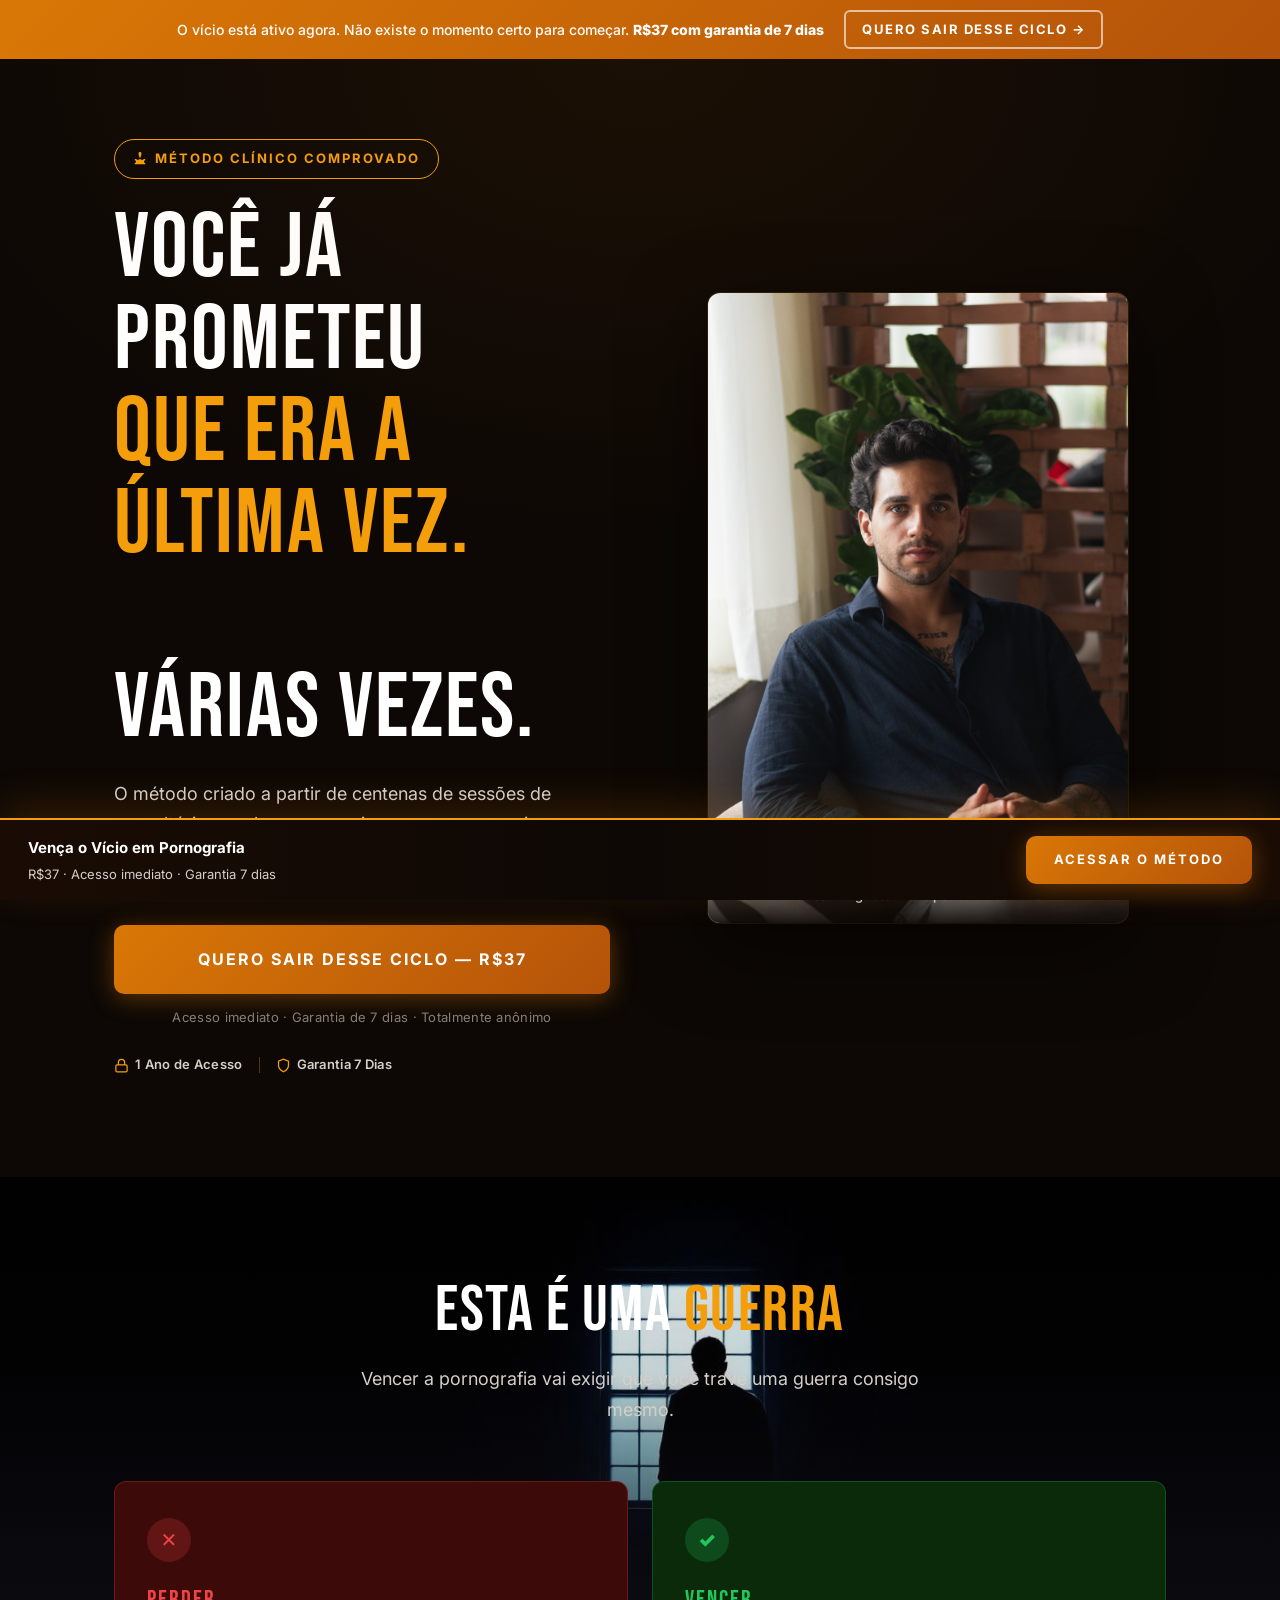
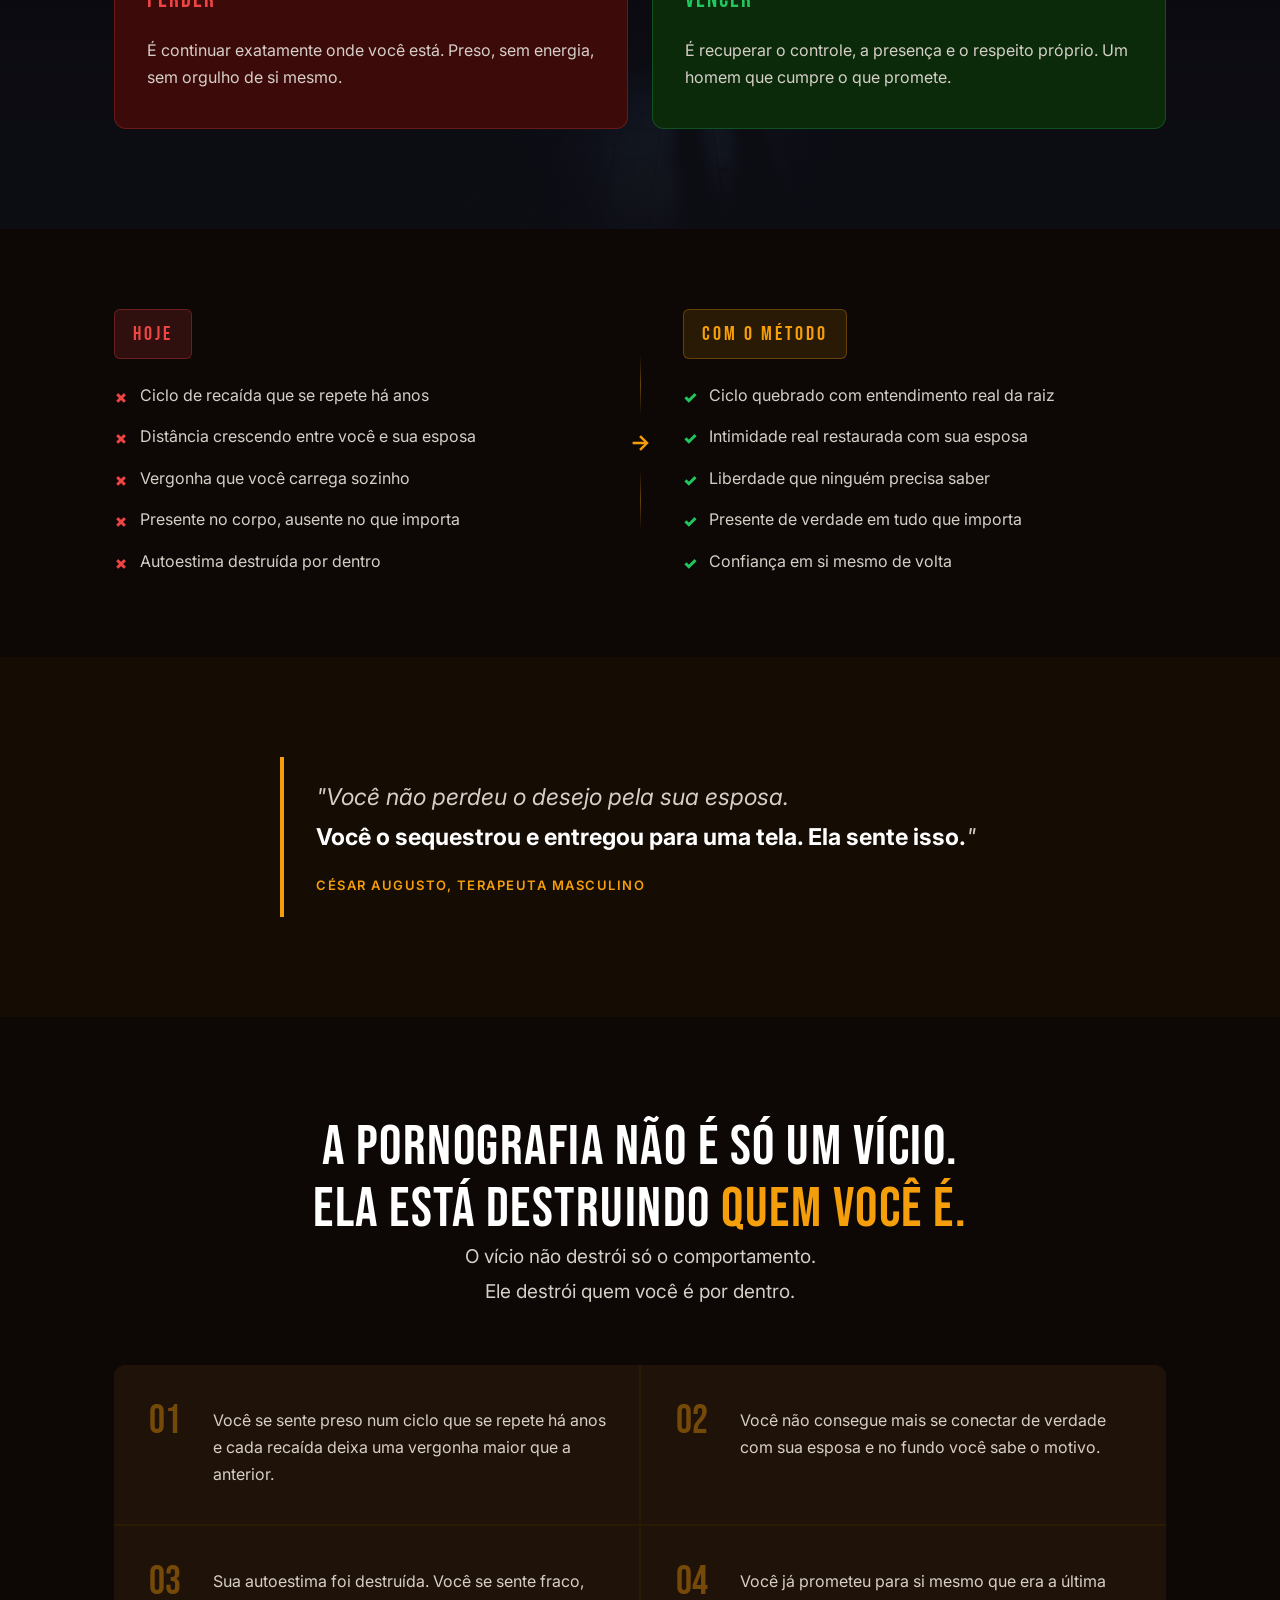
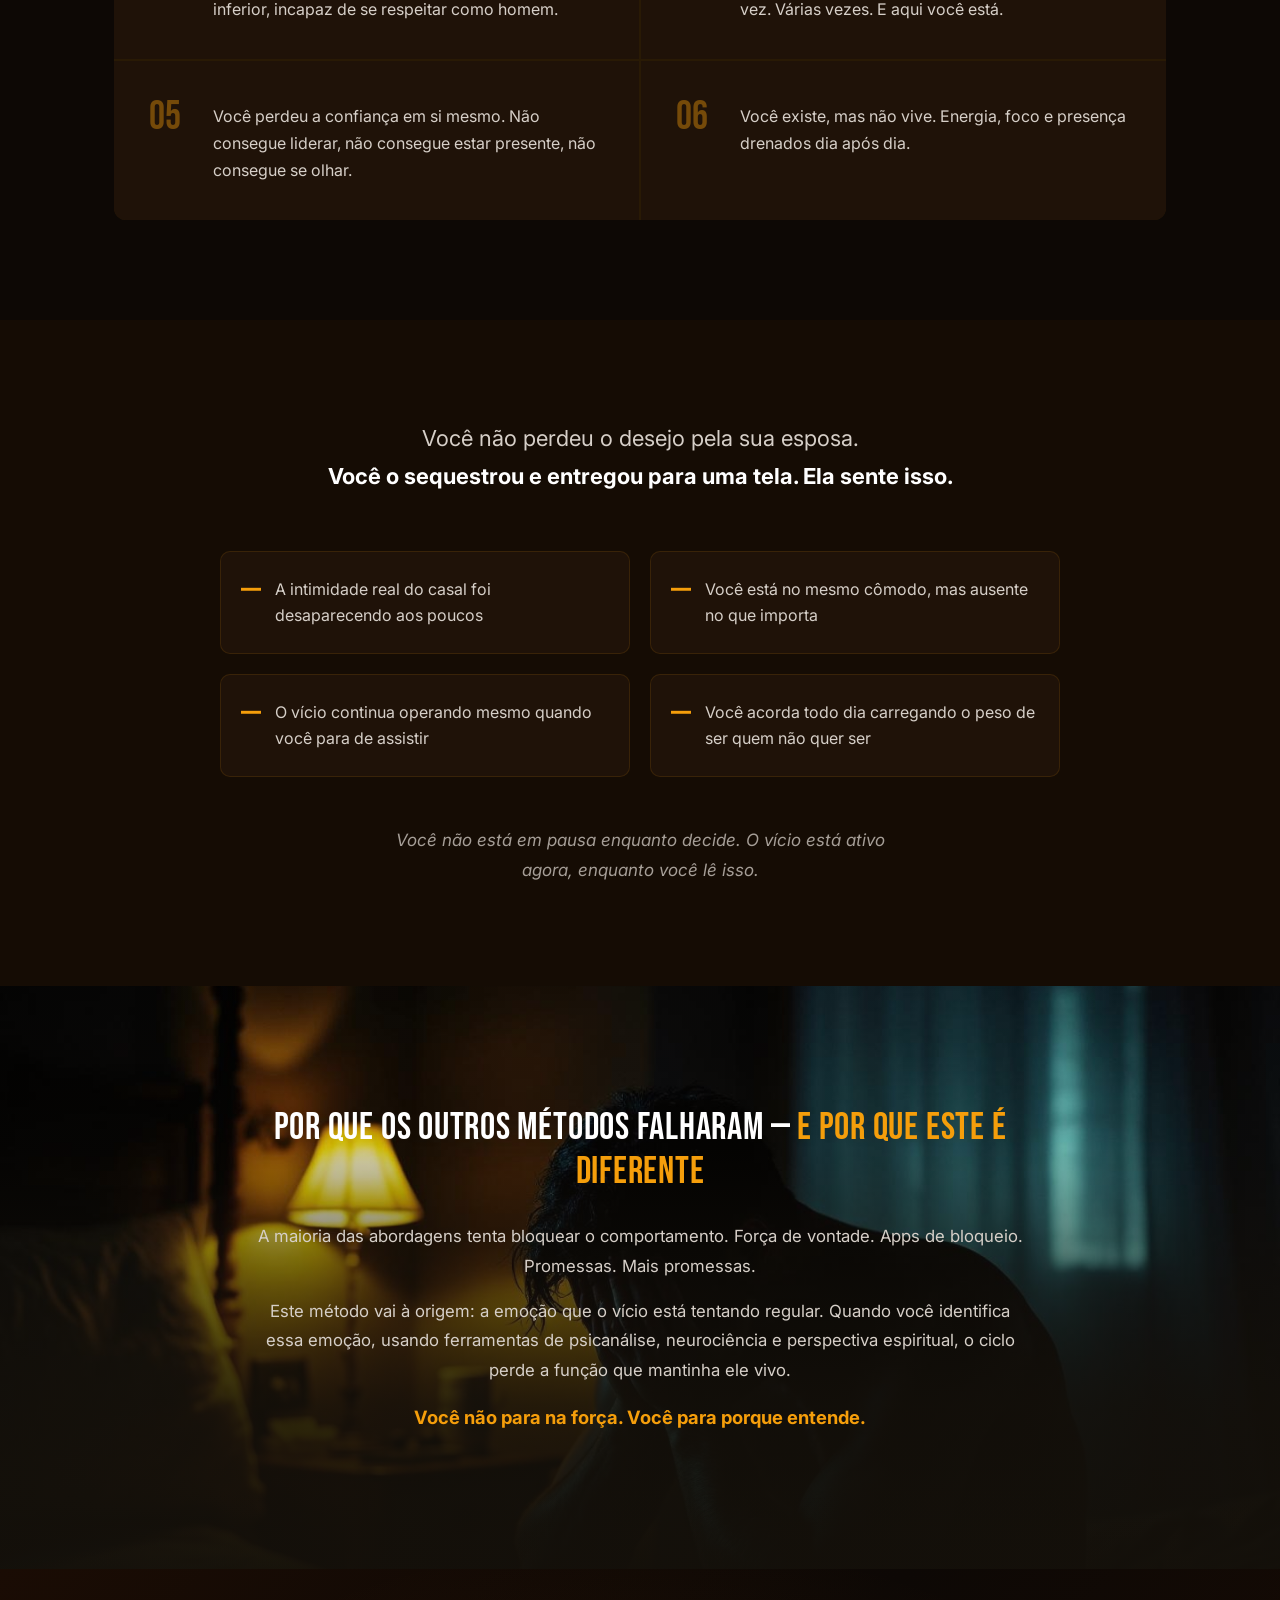
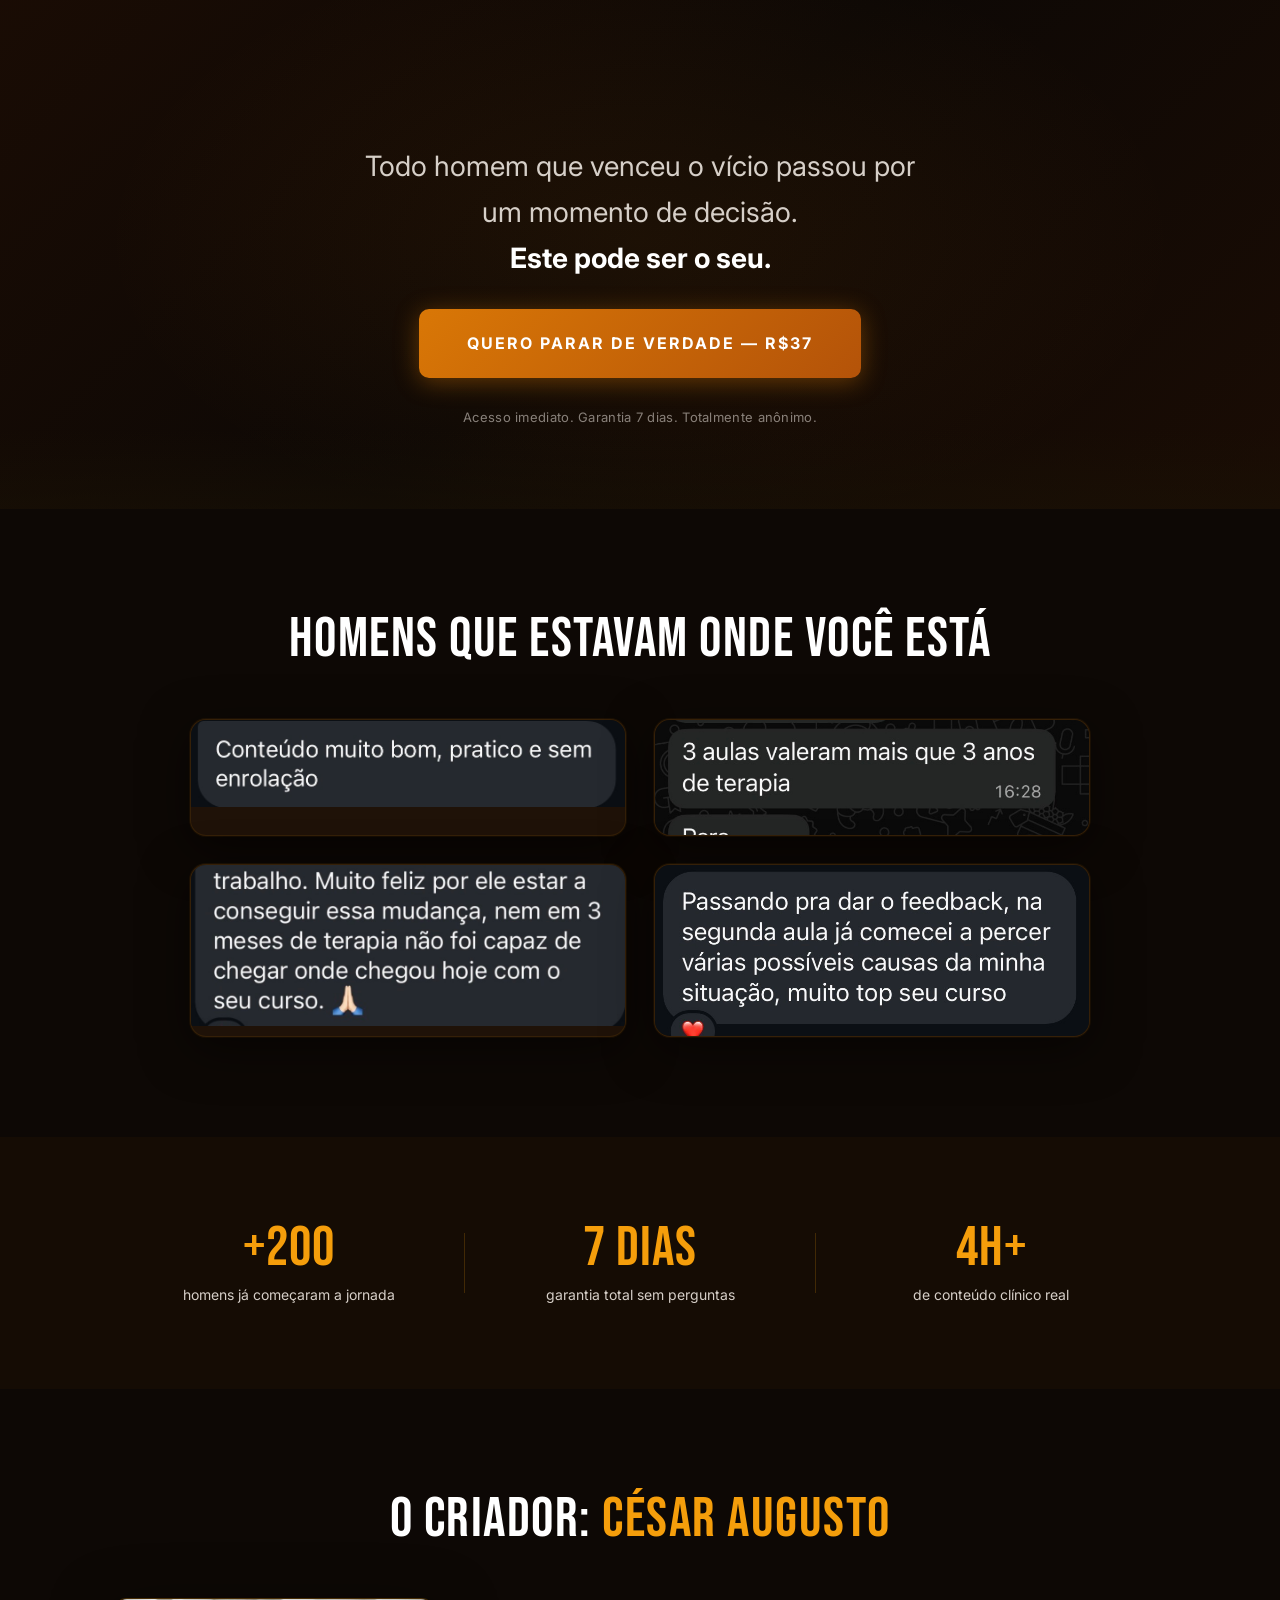
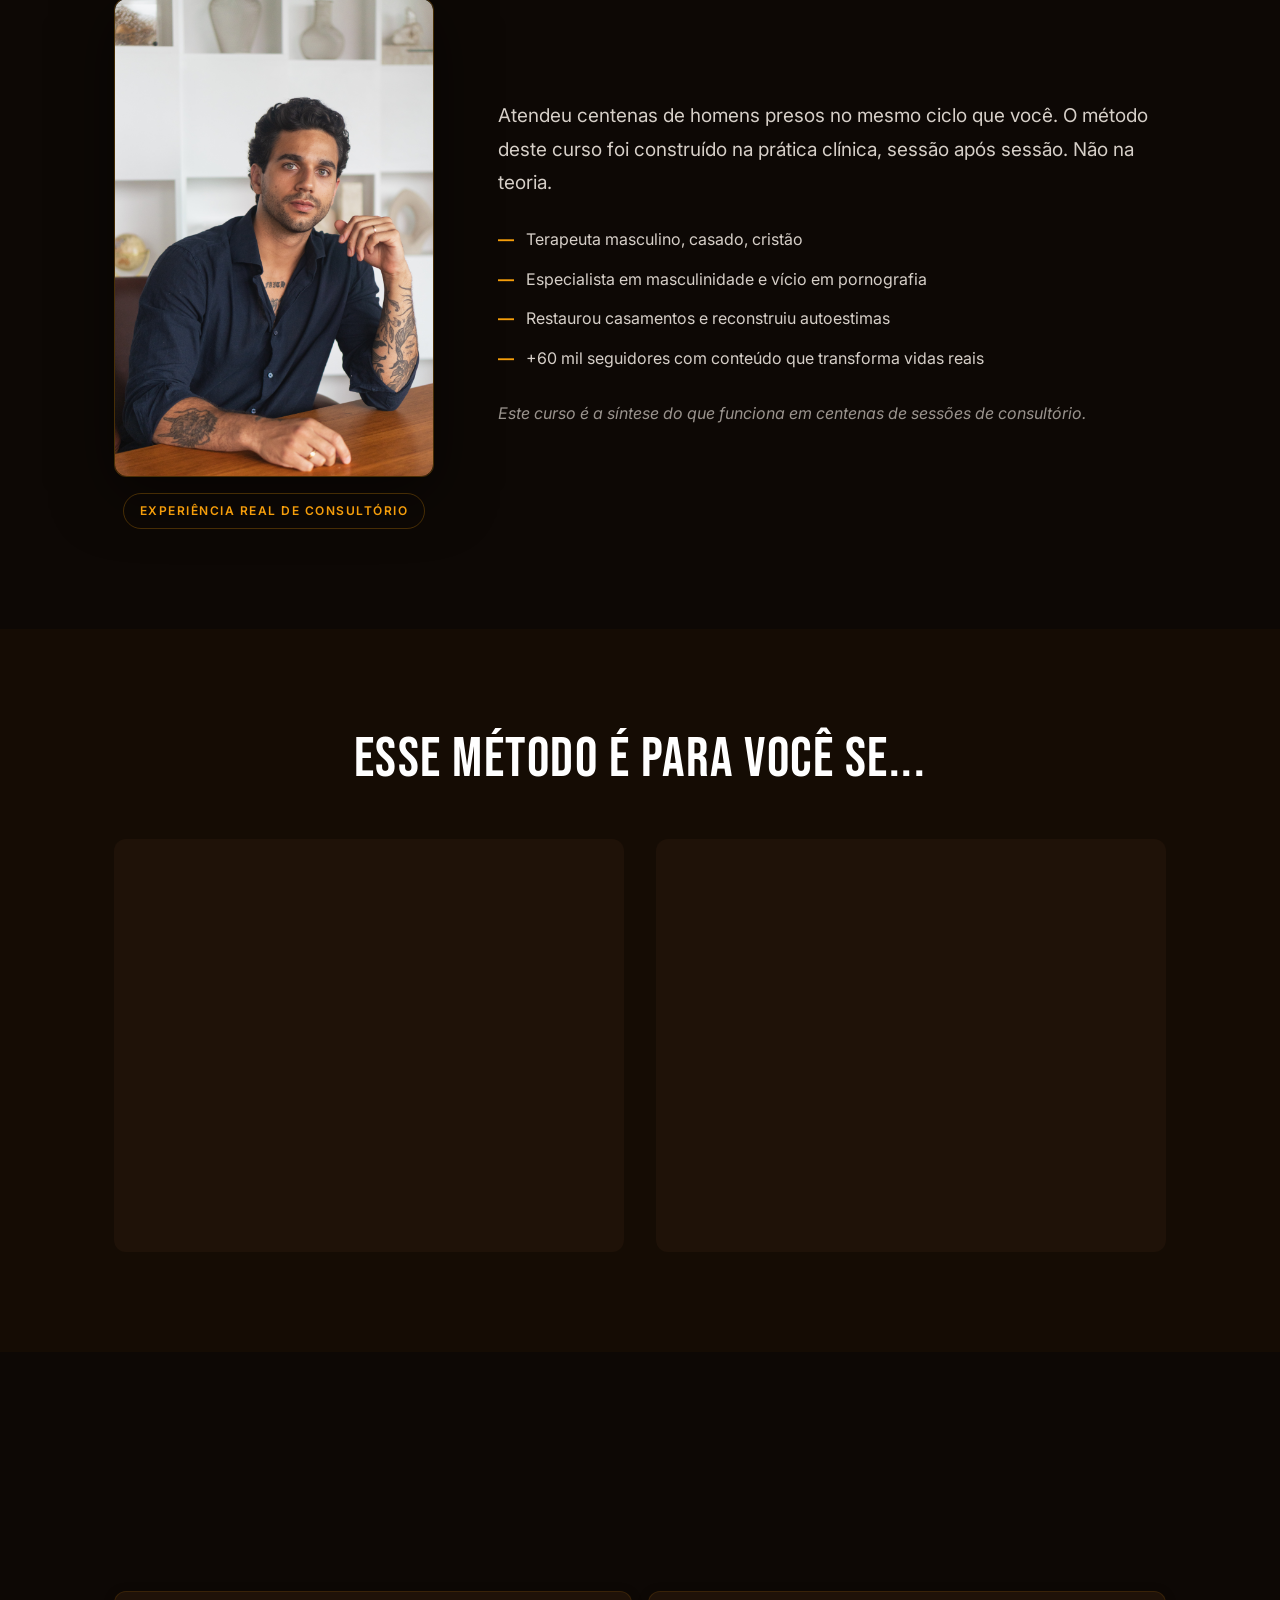
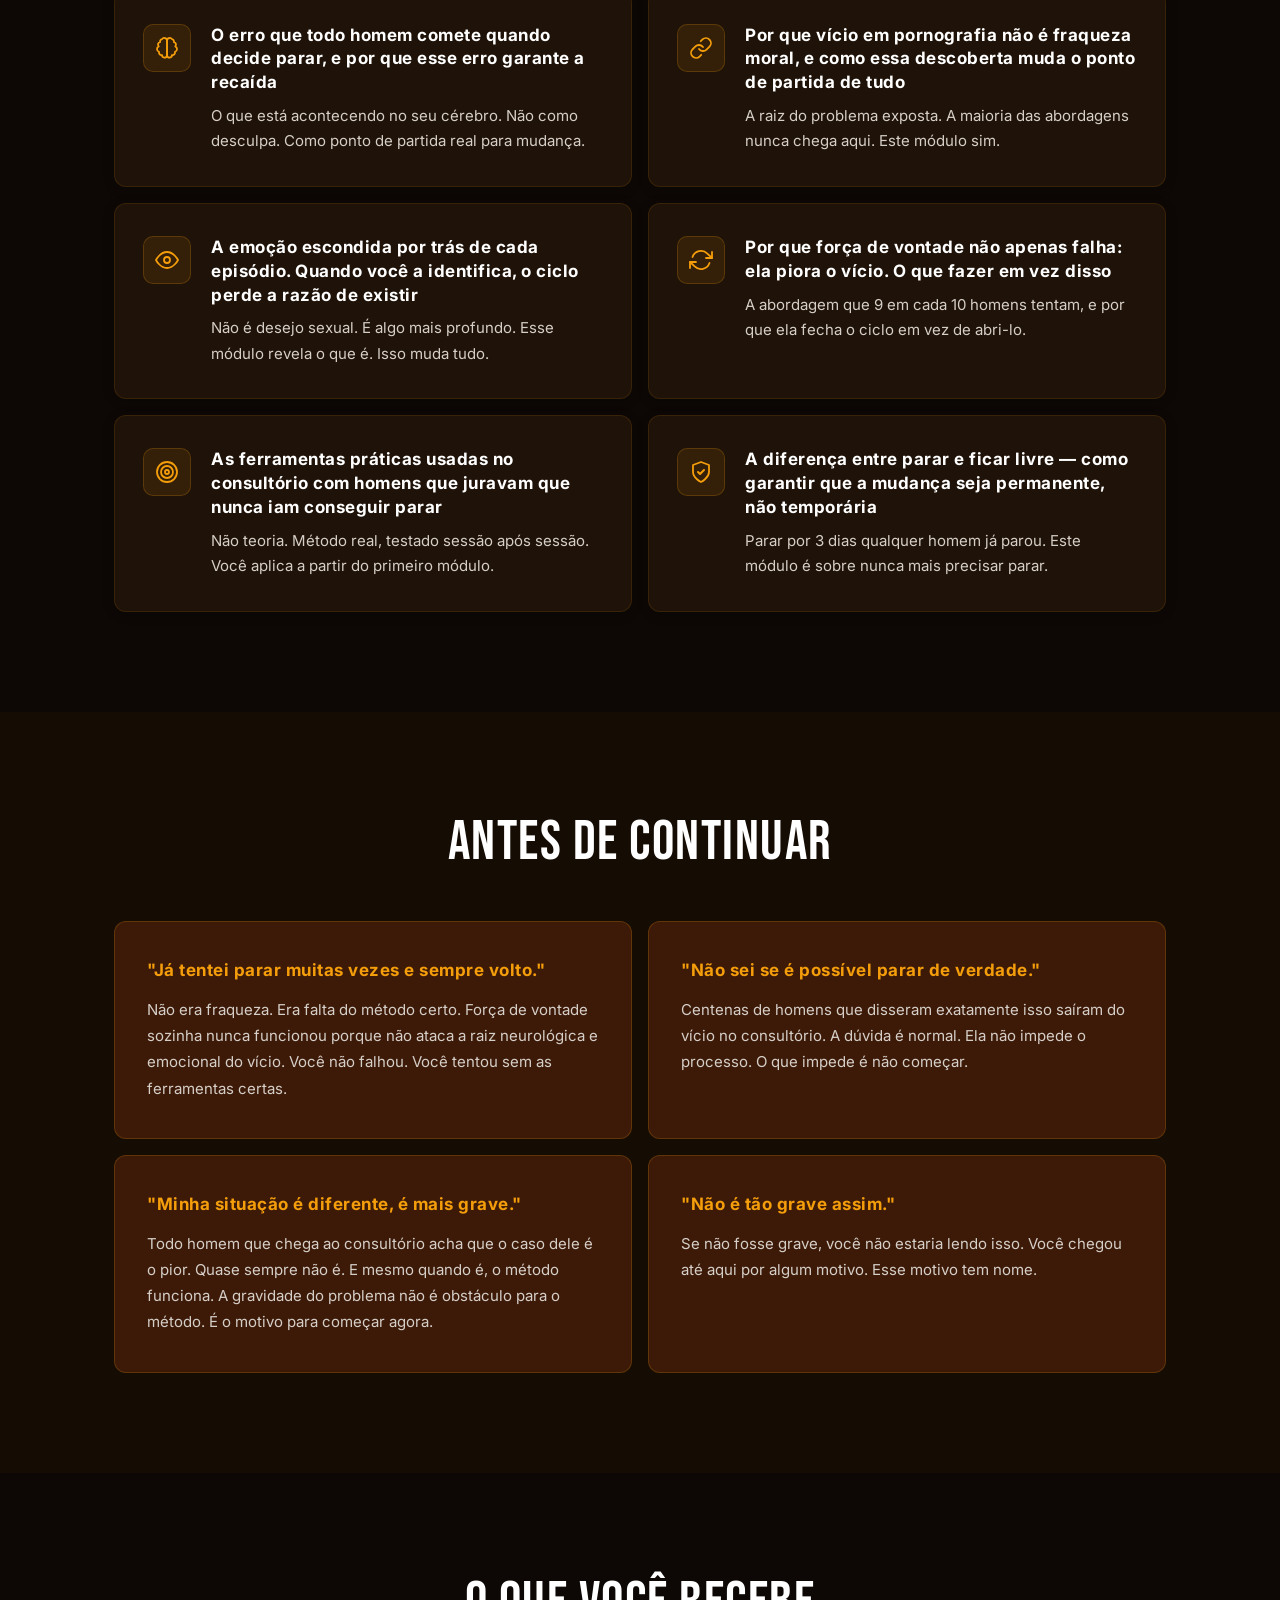
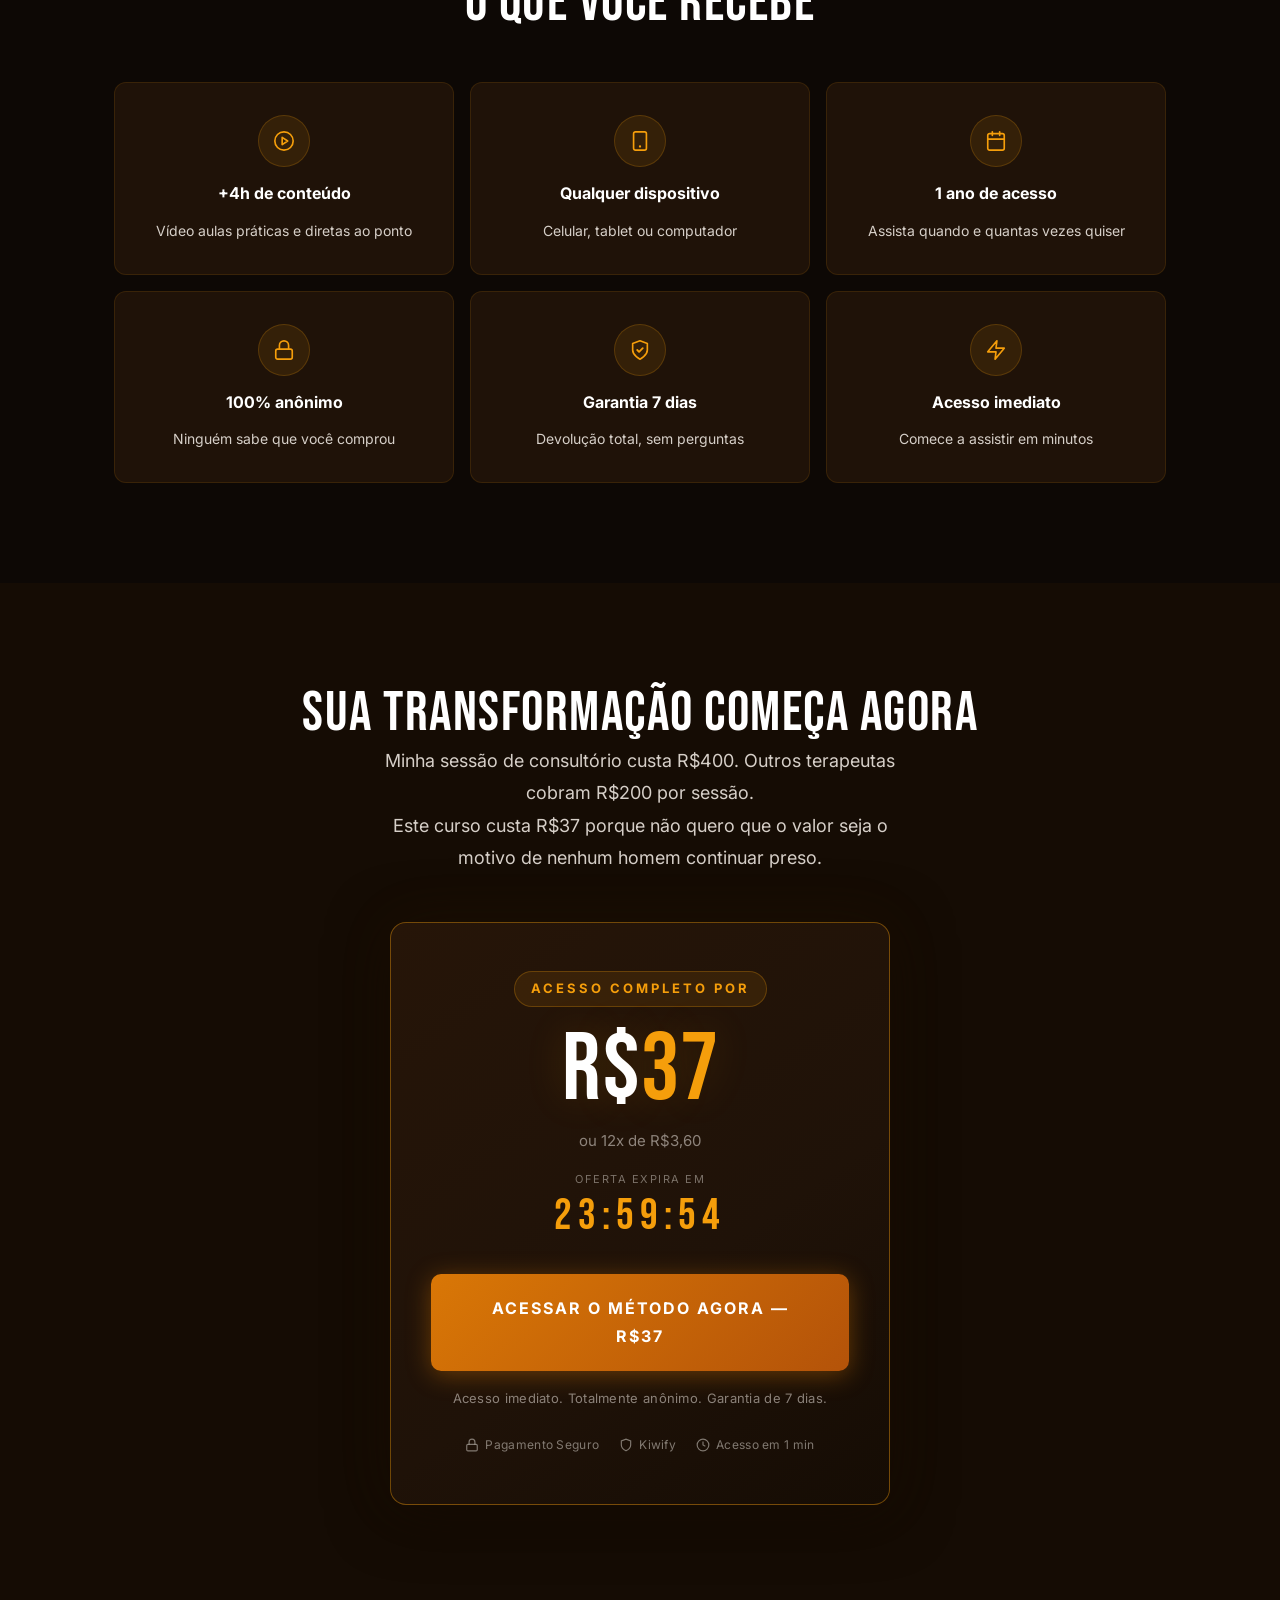
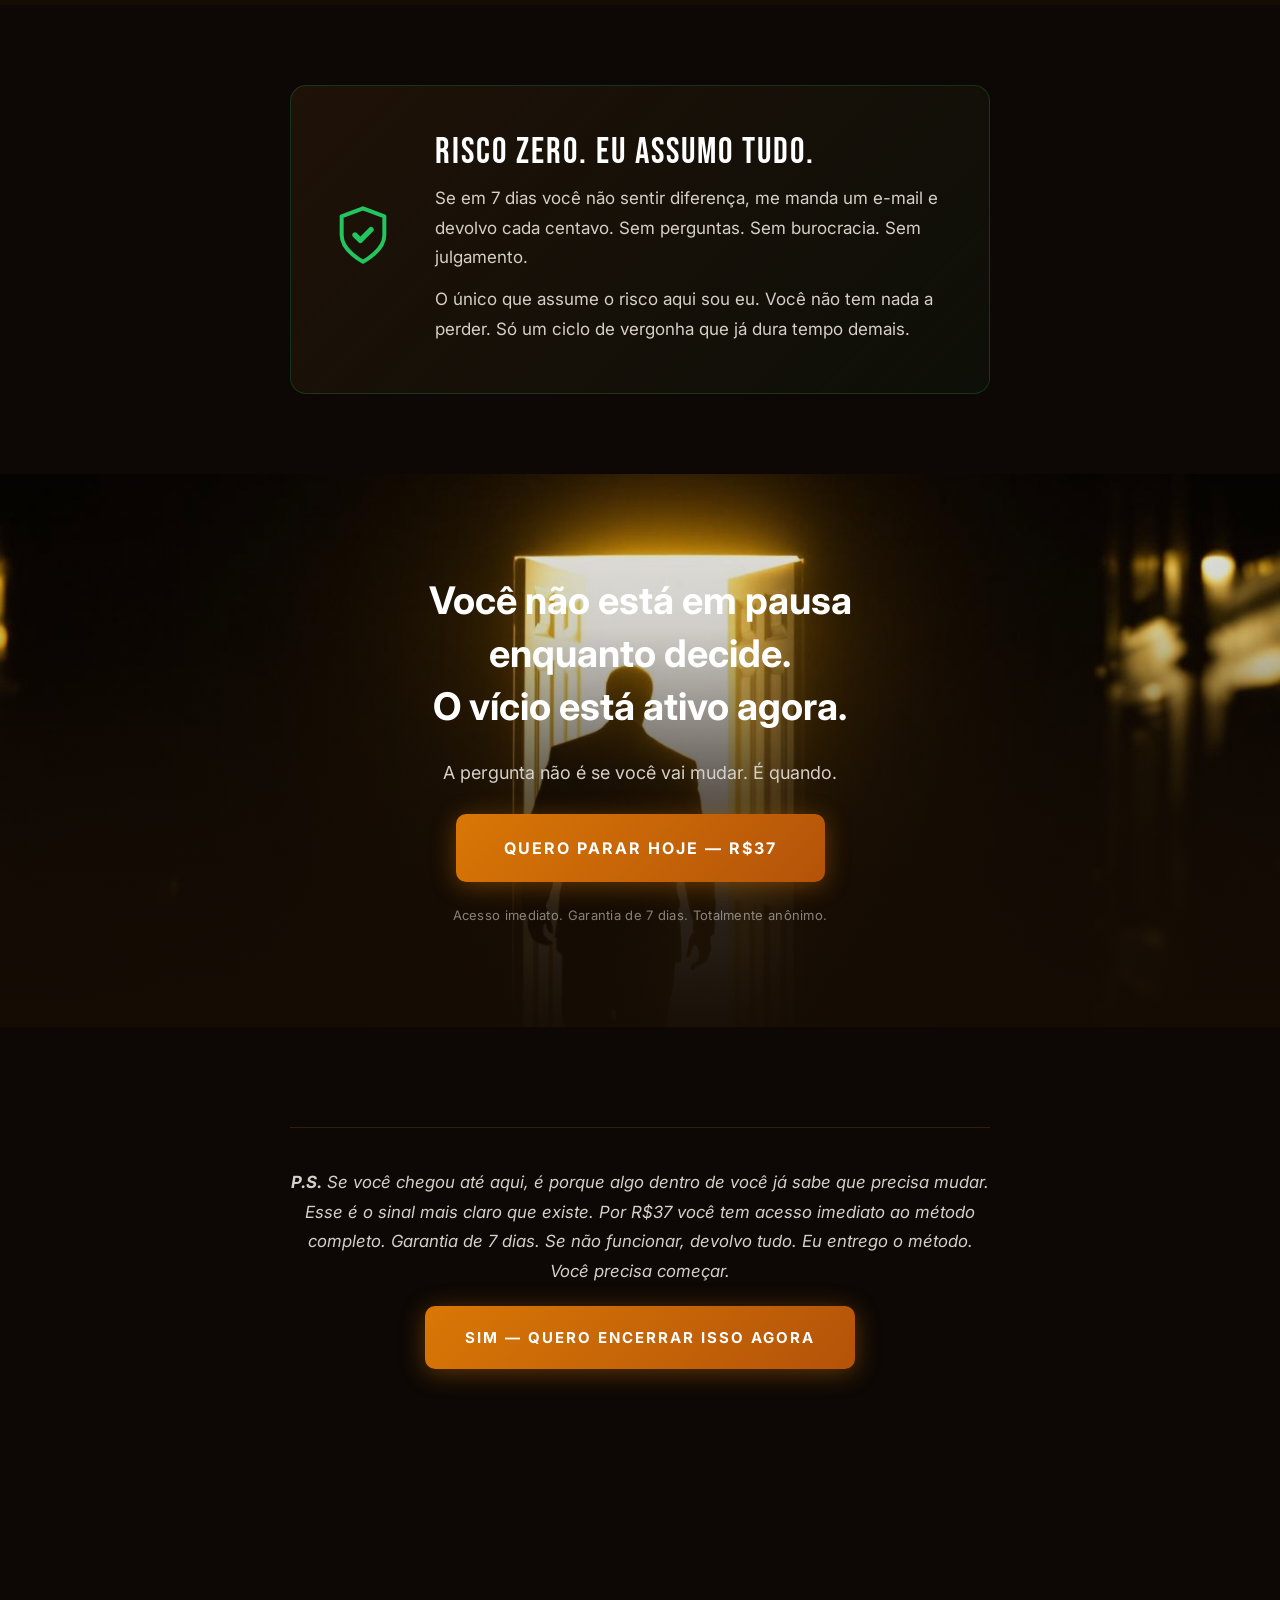
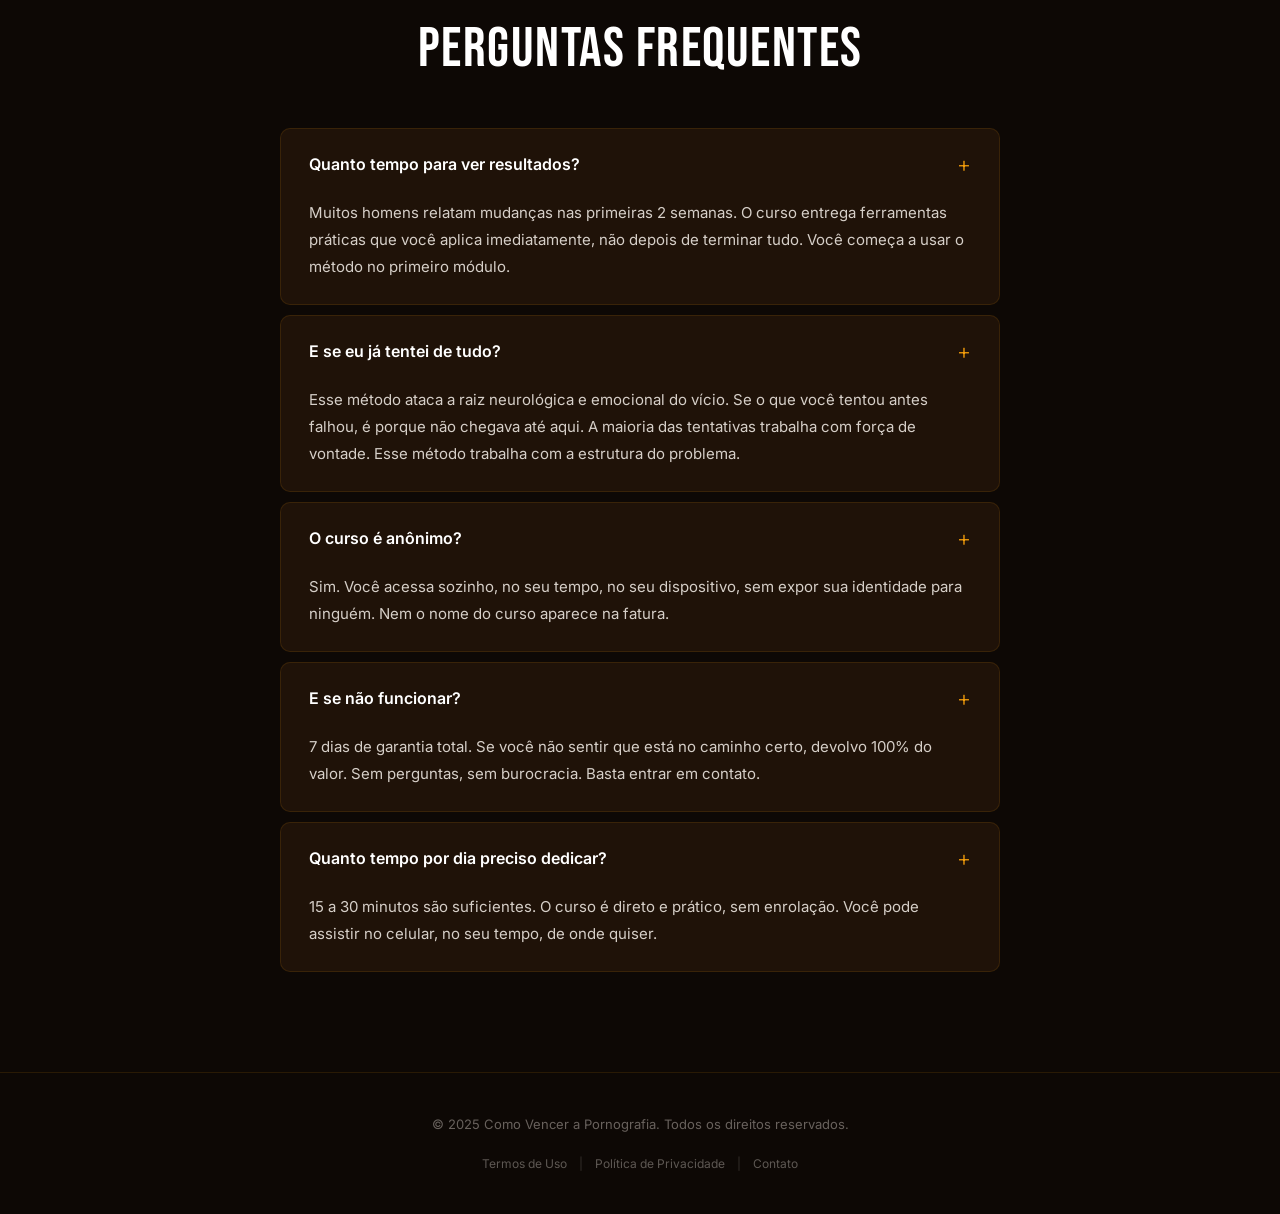
==== commit c27a462d: "fix: mobile cine imgs com mask-image fade — sem layout quebrado Remove min-height + flex-end que que" ====
--- a/index.html
+++ b/index.html
@@ -114,6 +114,7 @@
        SEÇÃO GUERRA — nova
   ============================================================ -->
   <section id="guerra" class="section-darker section-cine-guerra">
+    <img class="cine-img-mobile" src="img/cine-guerra.jpg" alt="" loading="lazy">
     <div class="container">
       <div class="guerra-header reveal">
         <h2>ESTA É UMA <span class="accent">GUERRA</span></h2>
@@ -275,6 +276,7 @@
 
   <!-- MECANISMO -->
   <section id="mecanismo" class="section-dark section-cine-mecanismo">
+    <img class="cine-img-mobile" src="img/cine-recaida.jpg" alt="" loading="lazy">
     <div class="container">
       <div class="mecanismo-block reveal">
         <h2 class="mecanismo-titulo">POR QUE OS OUTROS MÉTODOS FALHARAM — <span class="accent">E POR QUE ESTE É DIFERENTE</span></h2>
@@ -293,6 +295,7 @@
 
   <!-- VIRADA -->
   <section id="virada" class="section-virada section-cine-virada">
+    <img class="cine-img-mobile" src="img/cine-virada.jpg" alt="" loading="lazy">
     <div class="container virada-content">
       <p class="virada-texto reveal">
         Todo homem que venceu o vício passou por um momento de decisão.<br>
@@ -718,6 +721,7 @@
        SEÇÃO 12 — URGÊNCIA EMOCIONAL
   ============================================================ -->
   <section id="urgencia" class="section-darker section-urgencia section-cine-saida">
+    <img class="cine-img-mobile" src="img/cine-saida.jpg" alt="" loading="lazy">
     <div class="container">
       <div class="urgencia-content">
         <p class="urgencia-texto reveal">
--- a/css/premium.css
+++ b/css/premium.css
@@ -447,21 +447,40 @@
 .section-cine-saida .container,
 .section-cine-saida > * { position: relative; z-index: 1; }
 
-/* Mobile: altura suficiente para a imagem ser vista */
+/* Desktop: img oculta, CSS background assume */
+.cine-img-mobile { display: none; }
+
+/* ── MOBILE: img real com fade bottom → funde no fundo da seção ── */
 @media (max-width: 768px) {
+  /* Remove CSS background: real <img> substitui com elegância */
   .section-cine-guerra,
   .section-cine-mecanismo,
   .section-cine-virada,
   .section-cine-saida {
-    min-height: 420px;
-    background-attachment: scroll;
+    background-image: none;
+    min-height: unset;
+    display: block;
   }
-}
-
-/* Mobile portrait: posição da imagem ajustada por seção */
-@media (max-width: 640px) {
-  .section-cine-guerra    { background-position: center 15%; }
-  .section-cine-mecanismo { background-position: center 10%; }
-  .section-cine-virada    { background-position: center 25%; }
-  .section-cine-saida     { background-position: center 5%; }
-}
+
+  /* Remove overlays (::before/::after) no mobile — img já tem fade */
+  .section-cine-guerra::before,  .section-cine-guerra::after,
+  .section-cine-mecanismo::before, .section-cine-mecanismo::after,
+  .section-cine-virada::before,  .section-cine-virada::after,
+  .section-cine-saida::before,   .section-cine-saida::after {
+    display: none;
+  }
+
+  /* Img real: aparece, dissolve na base → funde com o fundo da seção */
+  .cine-img-mobile {
+    display: block;
+    width: 100%;
+    height: 300px;
+    object-fit: cover;
+    object-position: center 20%;
+    filter: brightness(0.82) saturate(0.72) contrast(1.12);
+    /* Fade bottom: imagem flui para o fundo da seção */
+    -webkit-mask-image: linear-gradient(to bottom, black 0%, black 50%, transparent 100%);
+    mask-image: linear-gradient(to bottom, black 0%, black 50%, transparent 100%);
+    margin-bottom: -40px; /* overlap leve para suavizar a transição */
+  }
+}
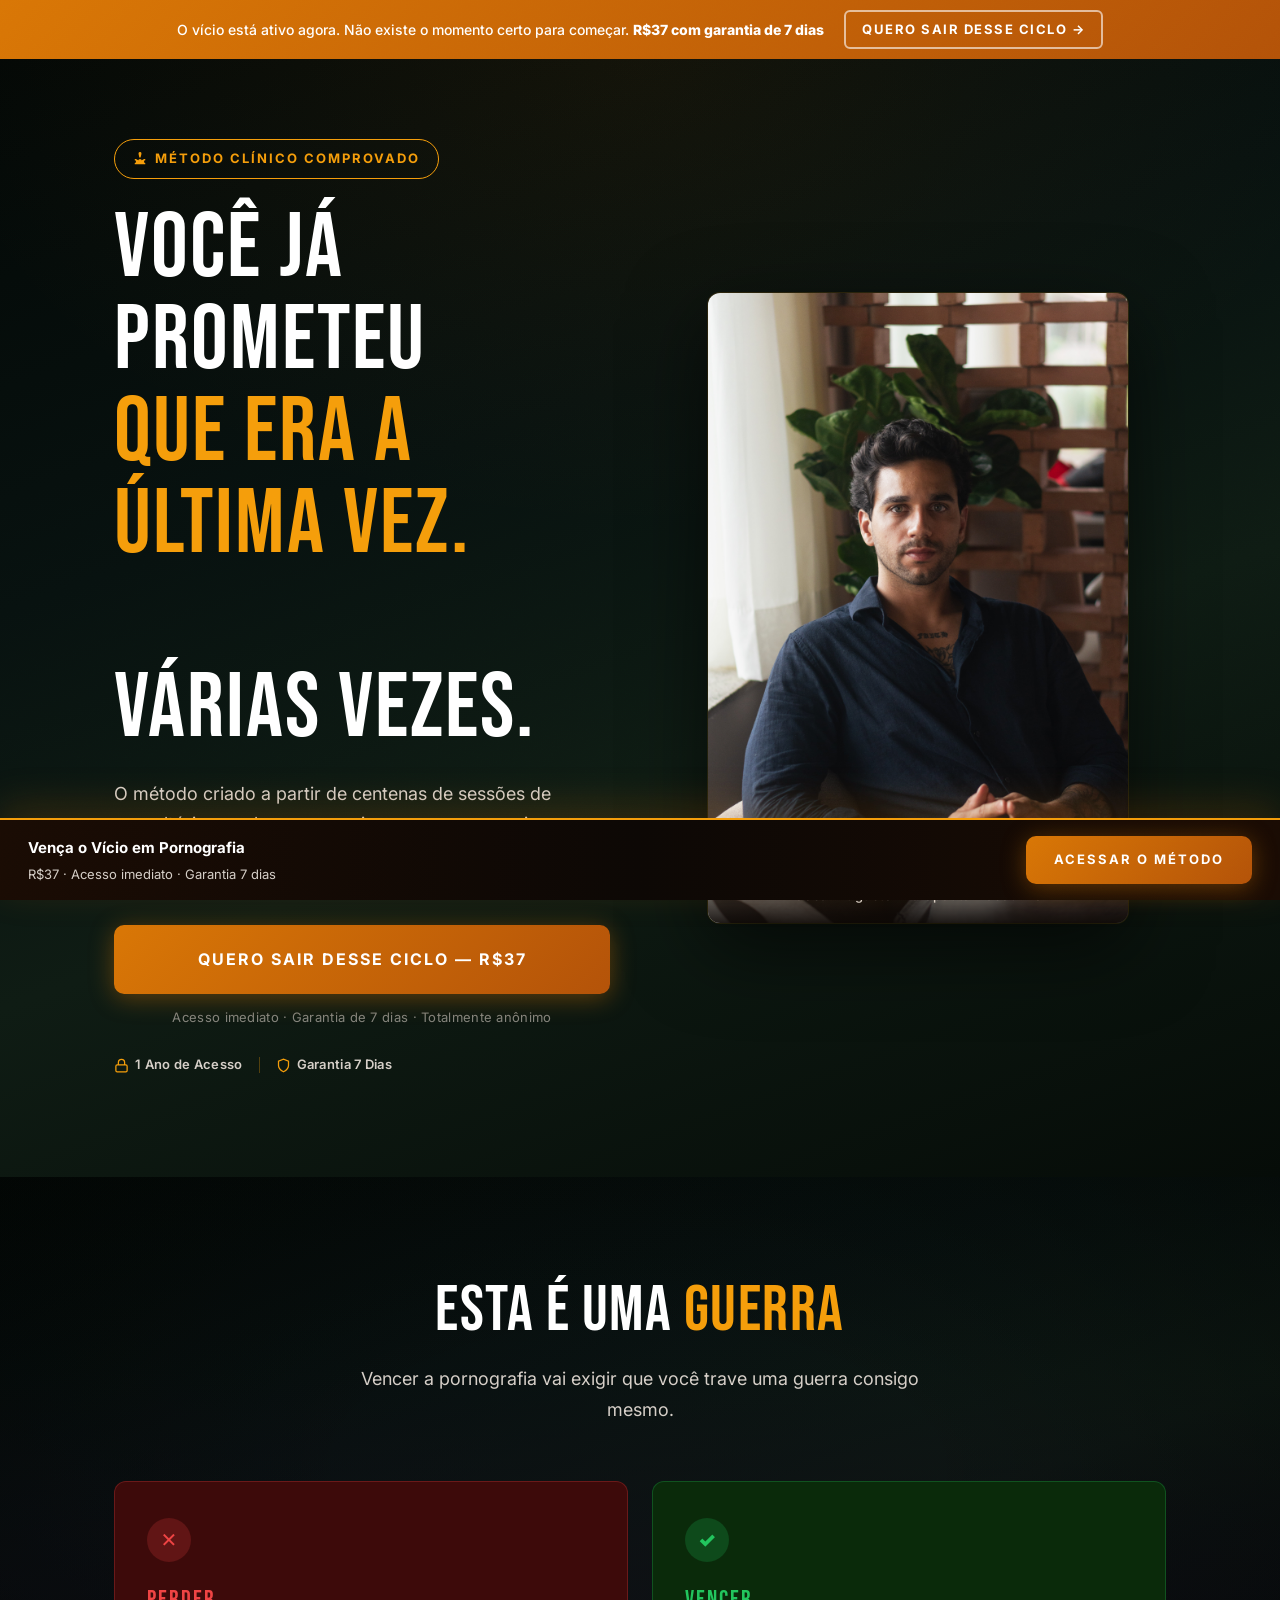
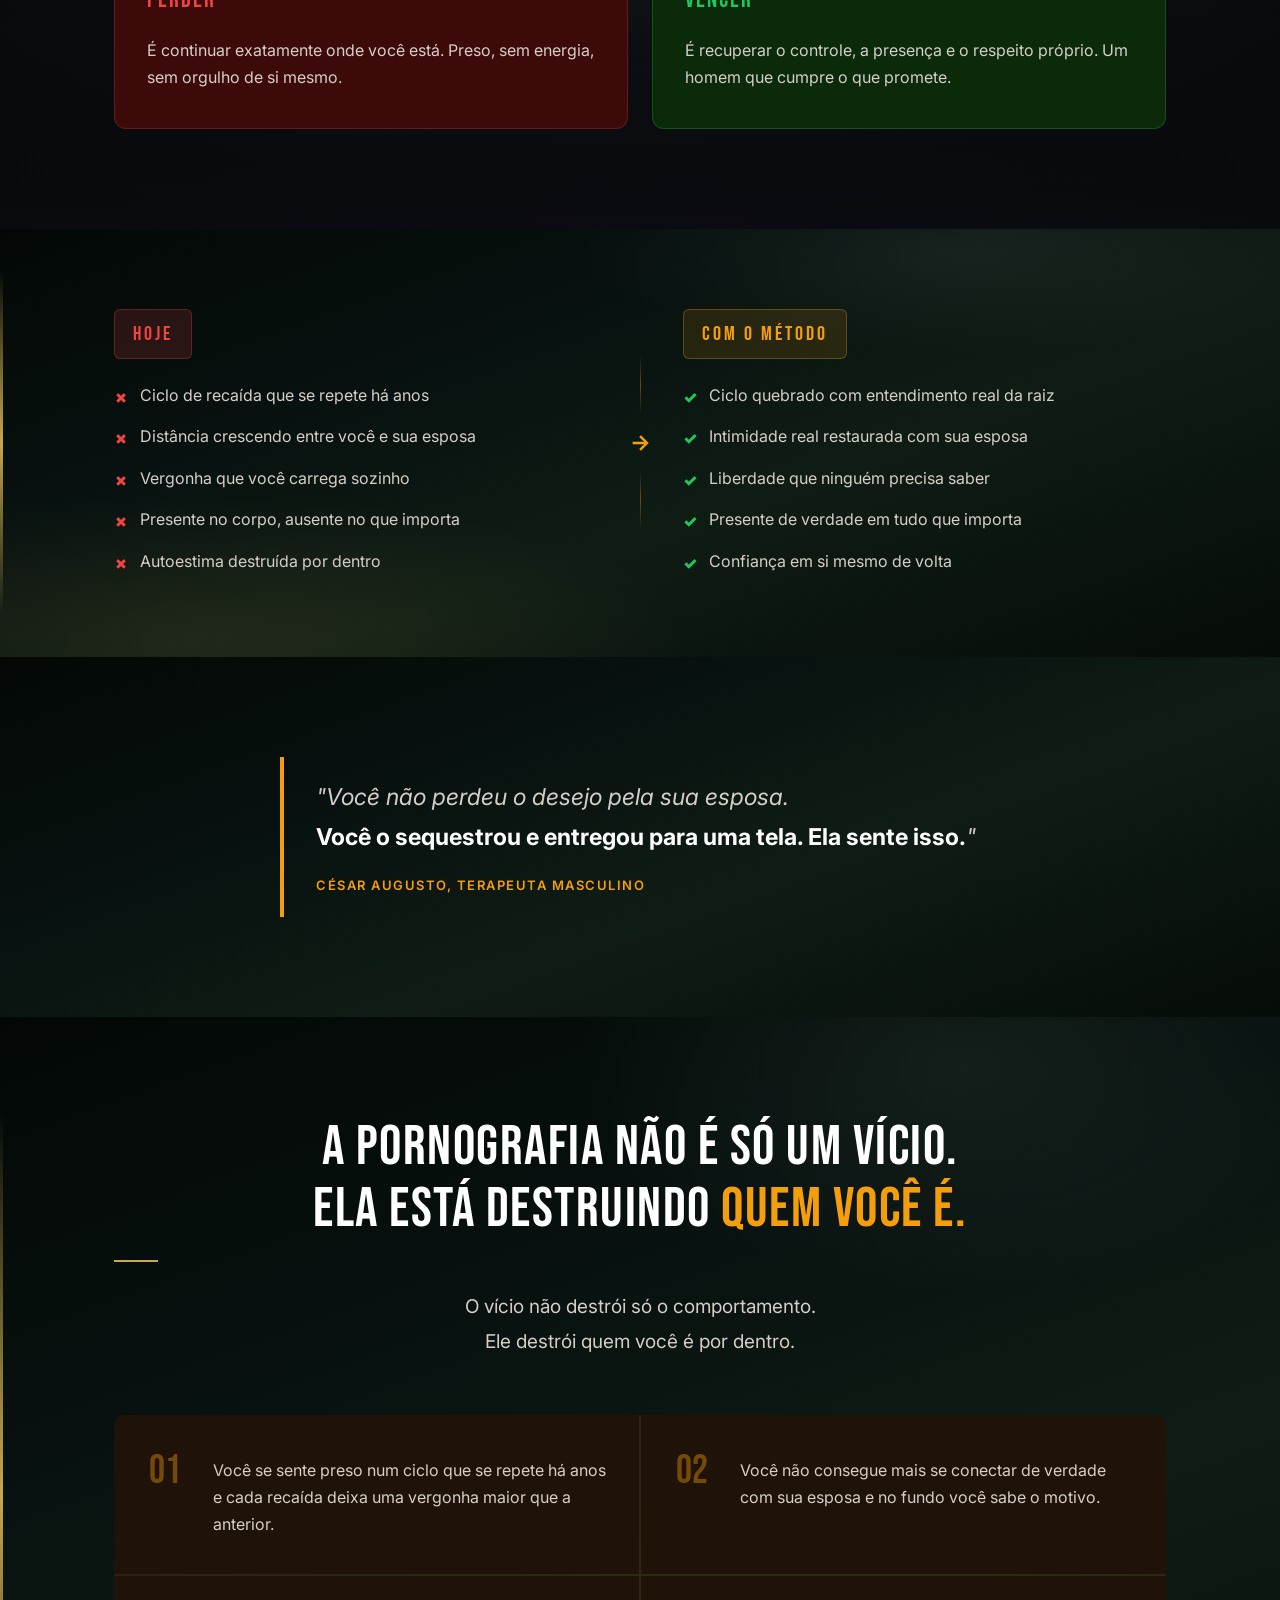
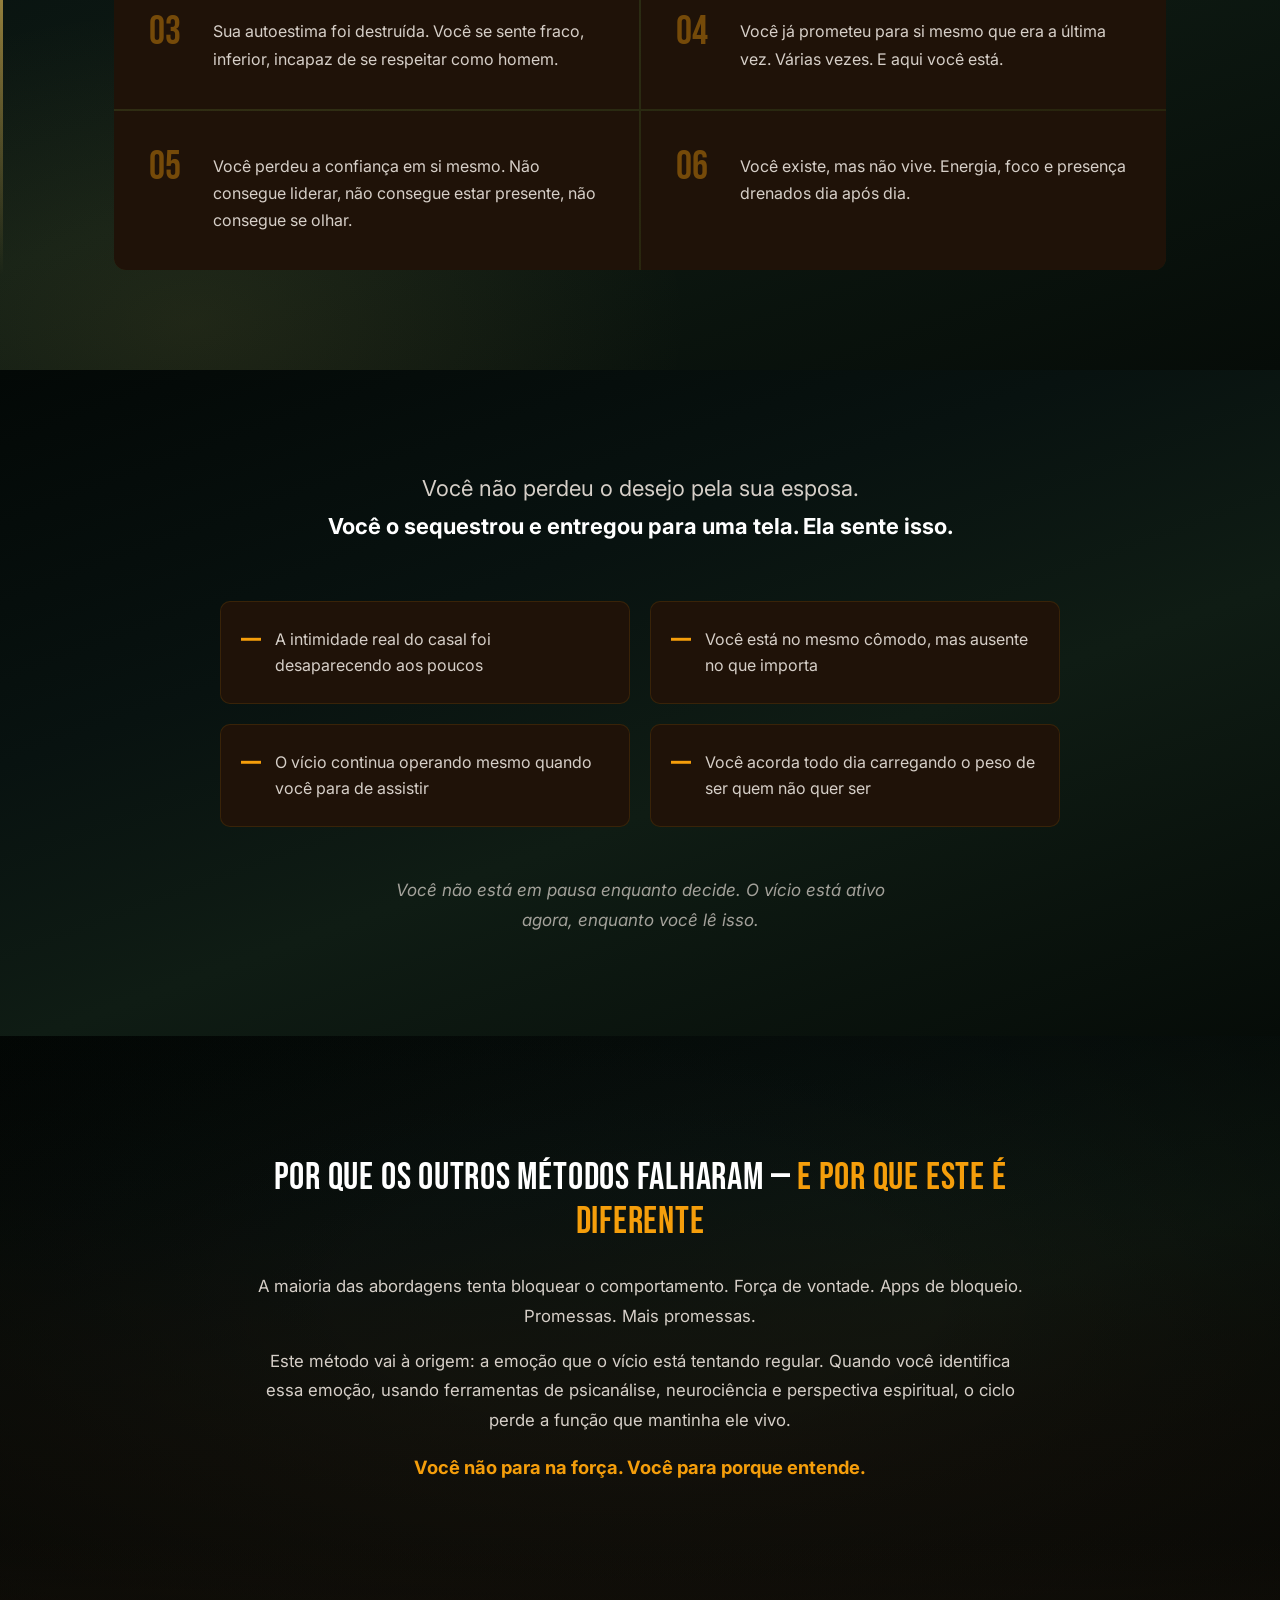
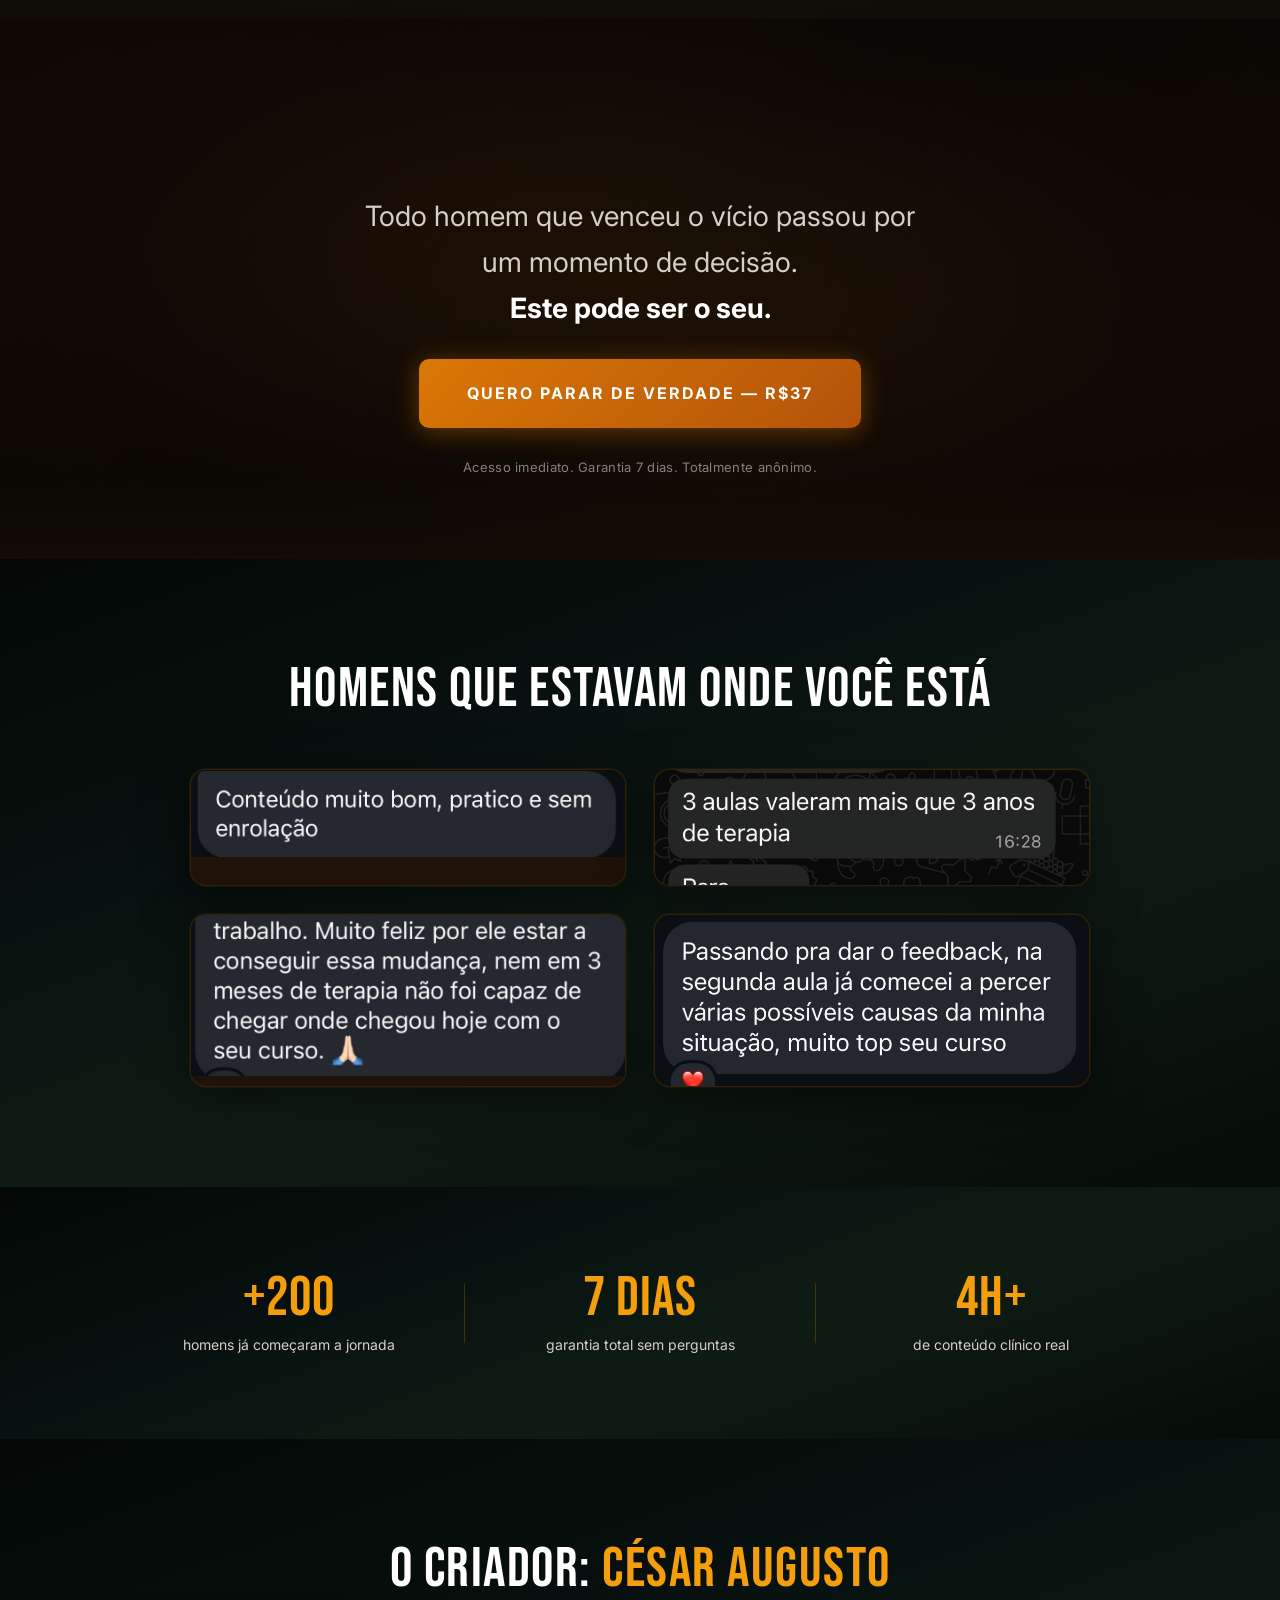
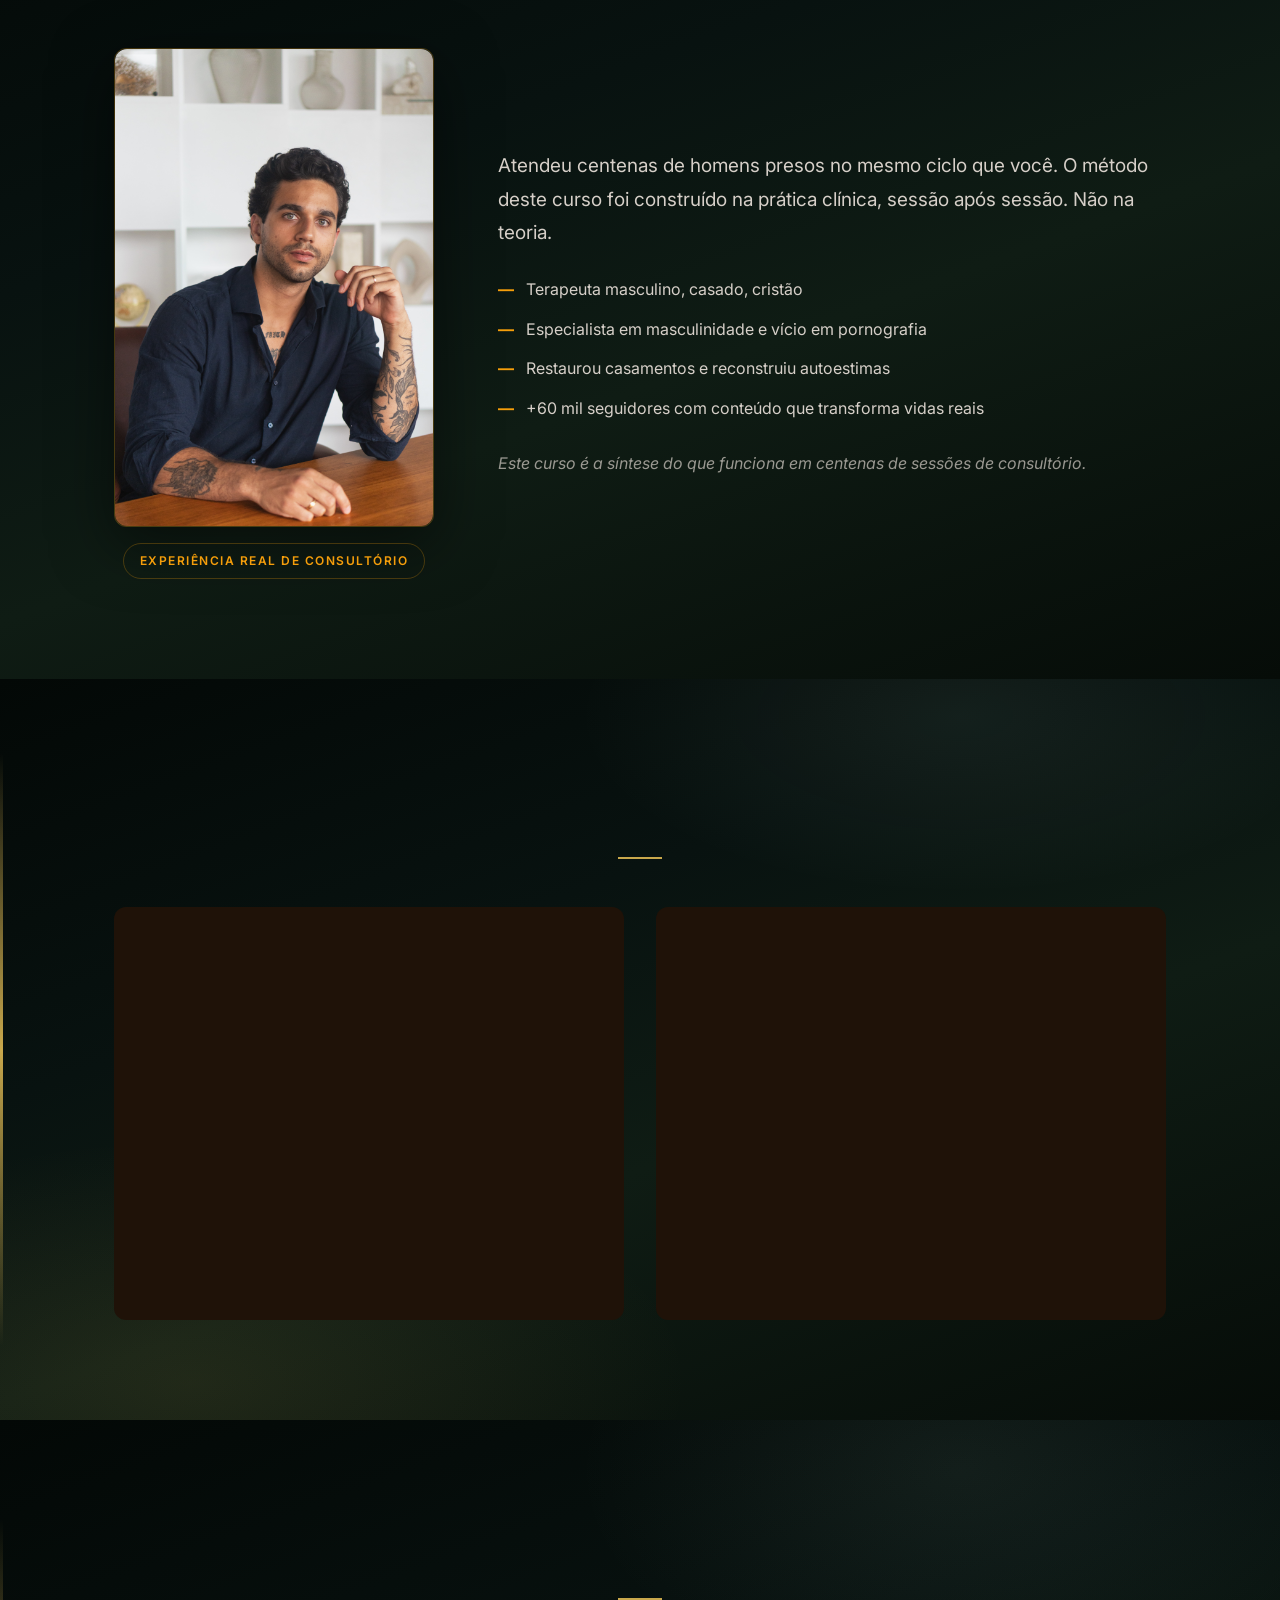
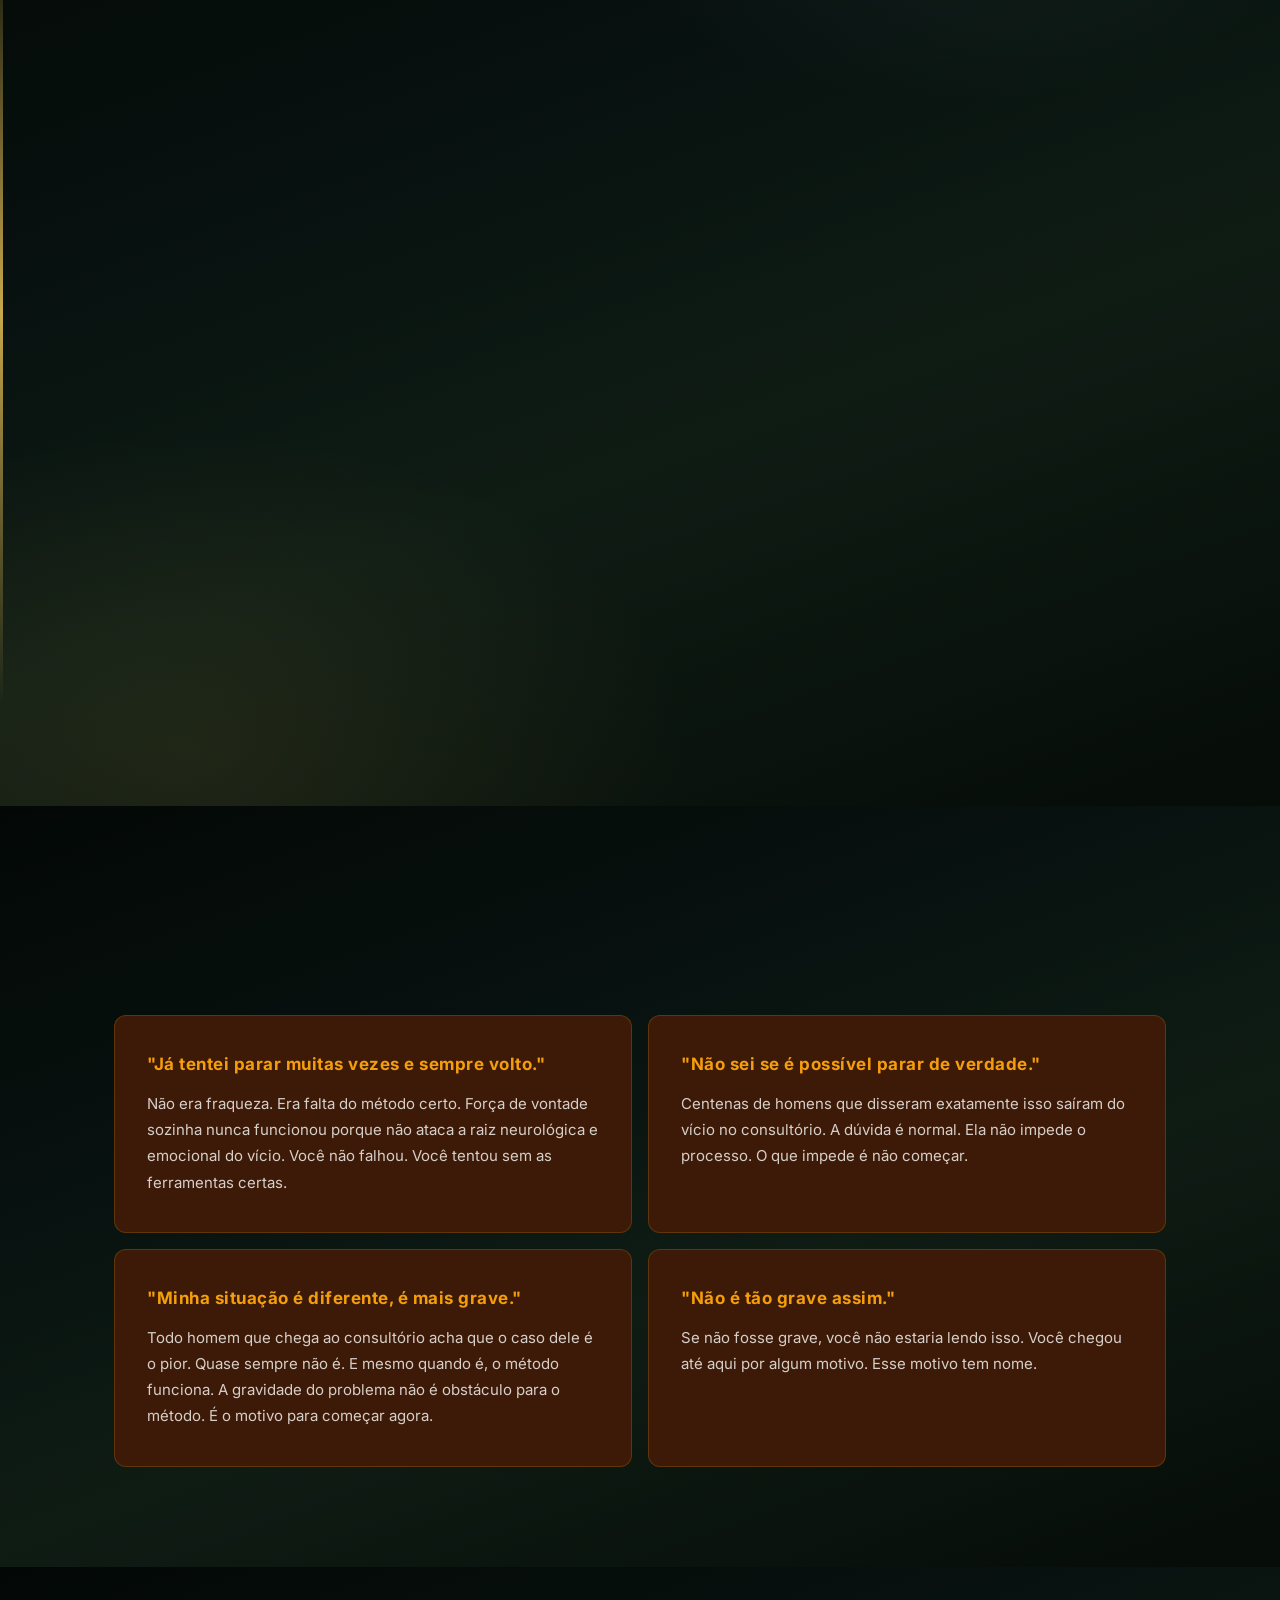
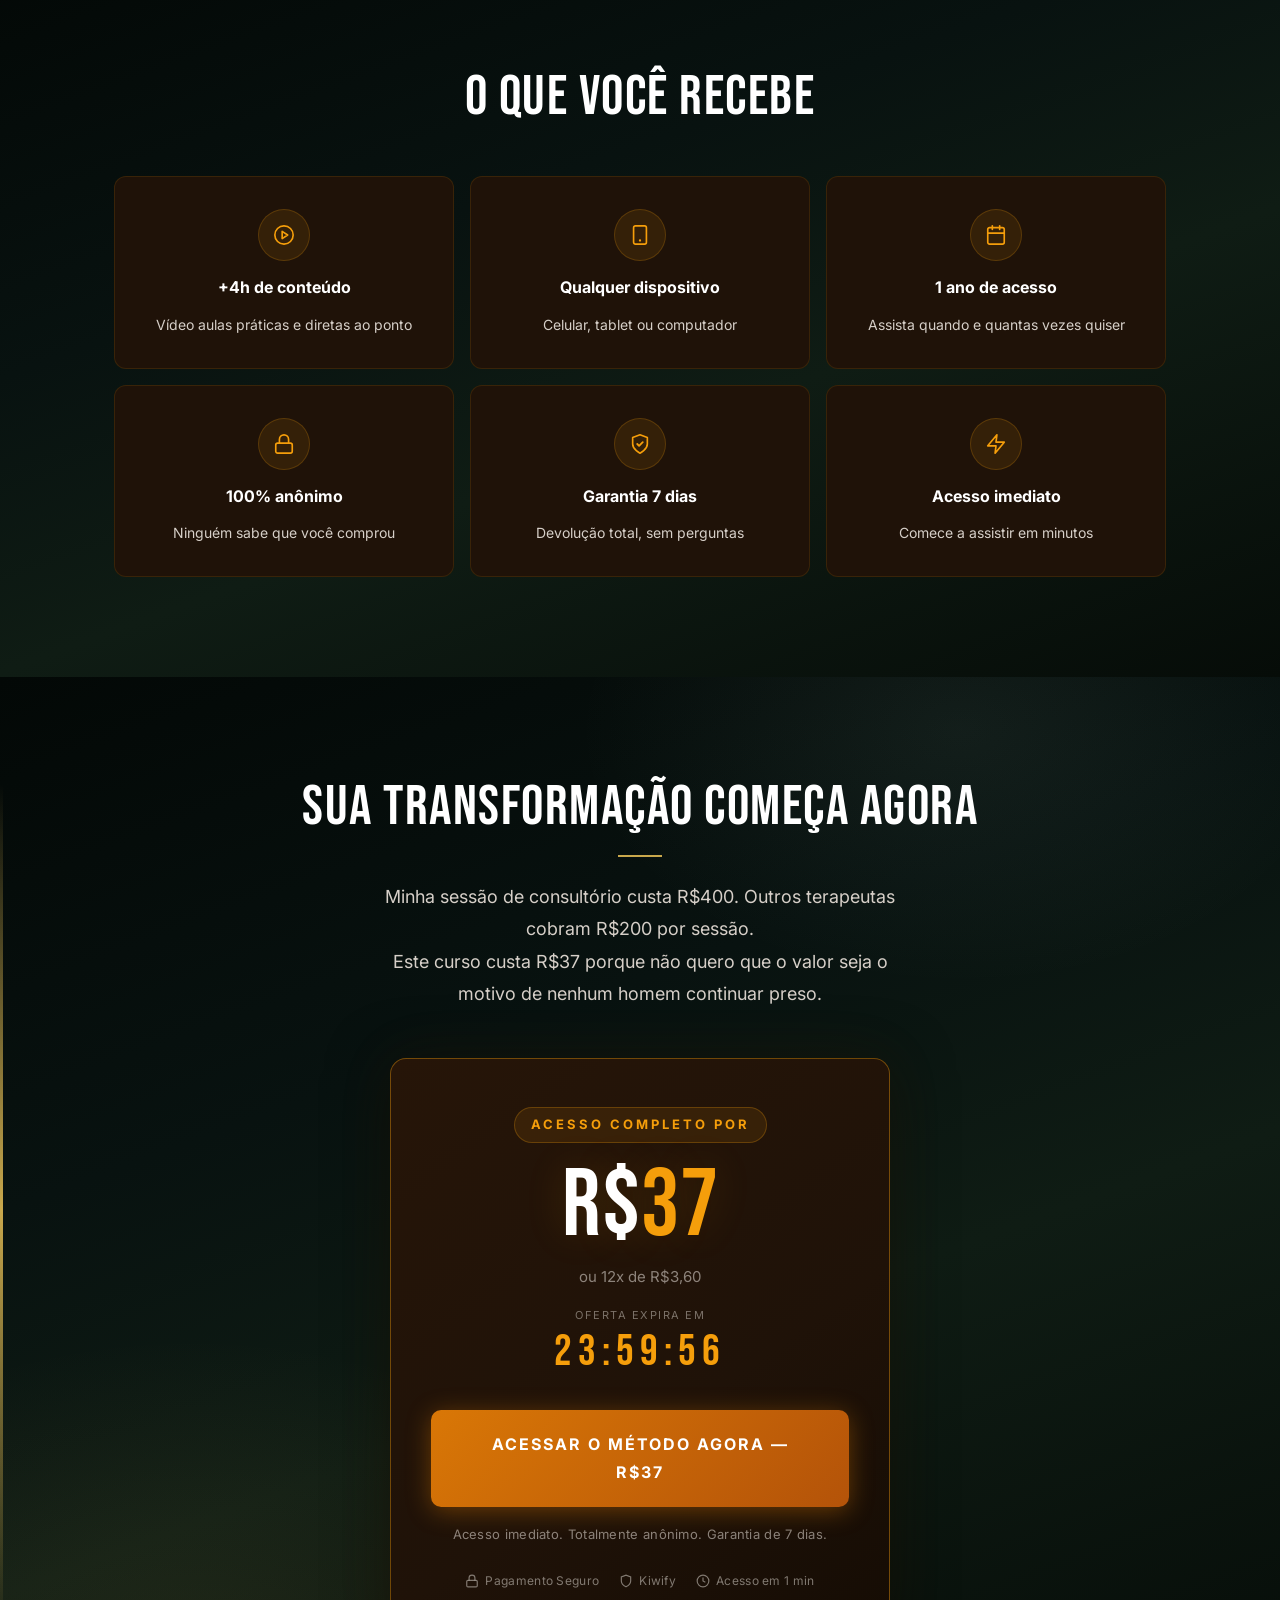
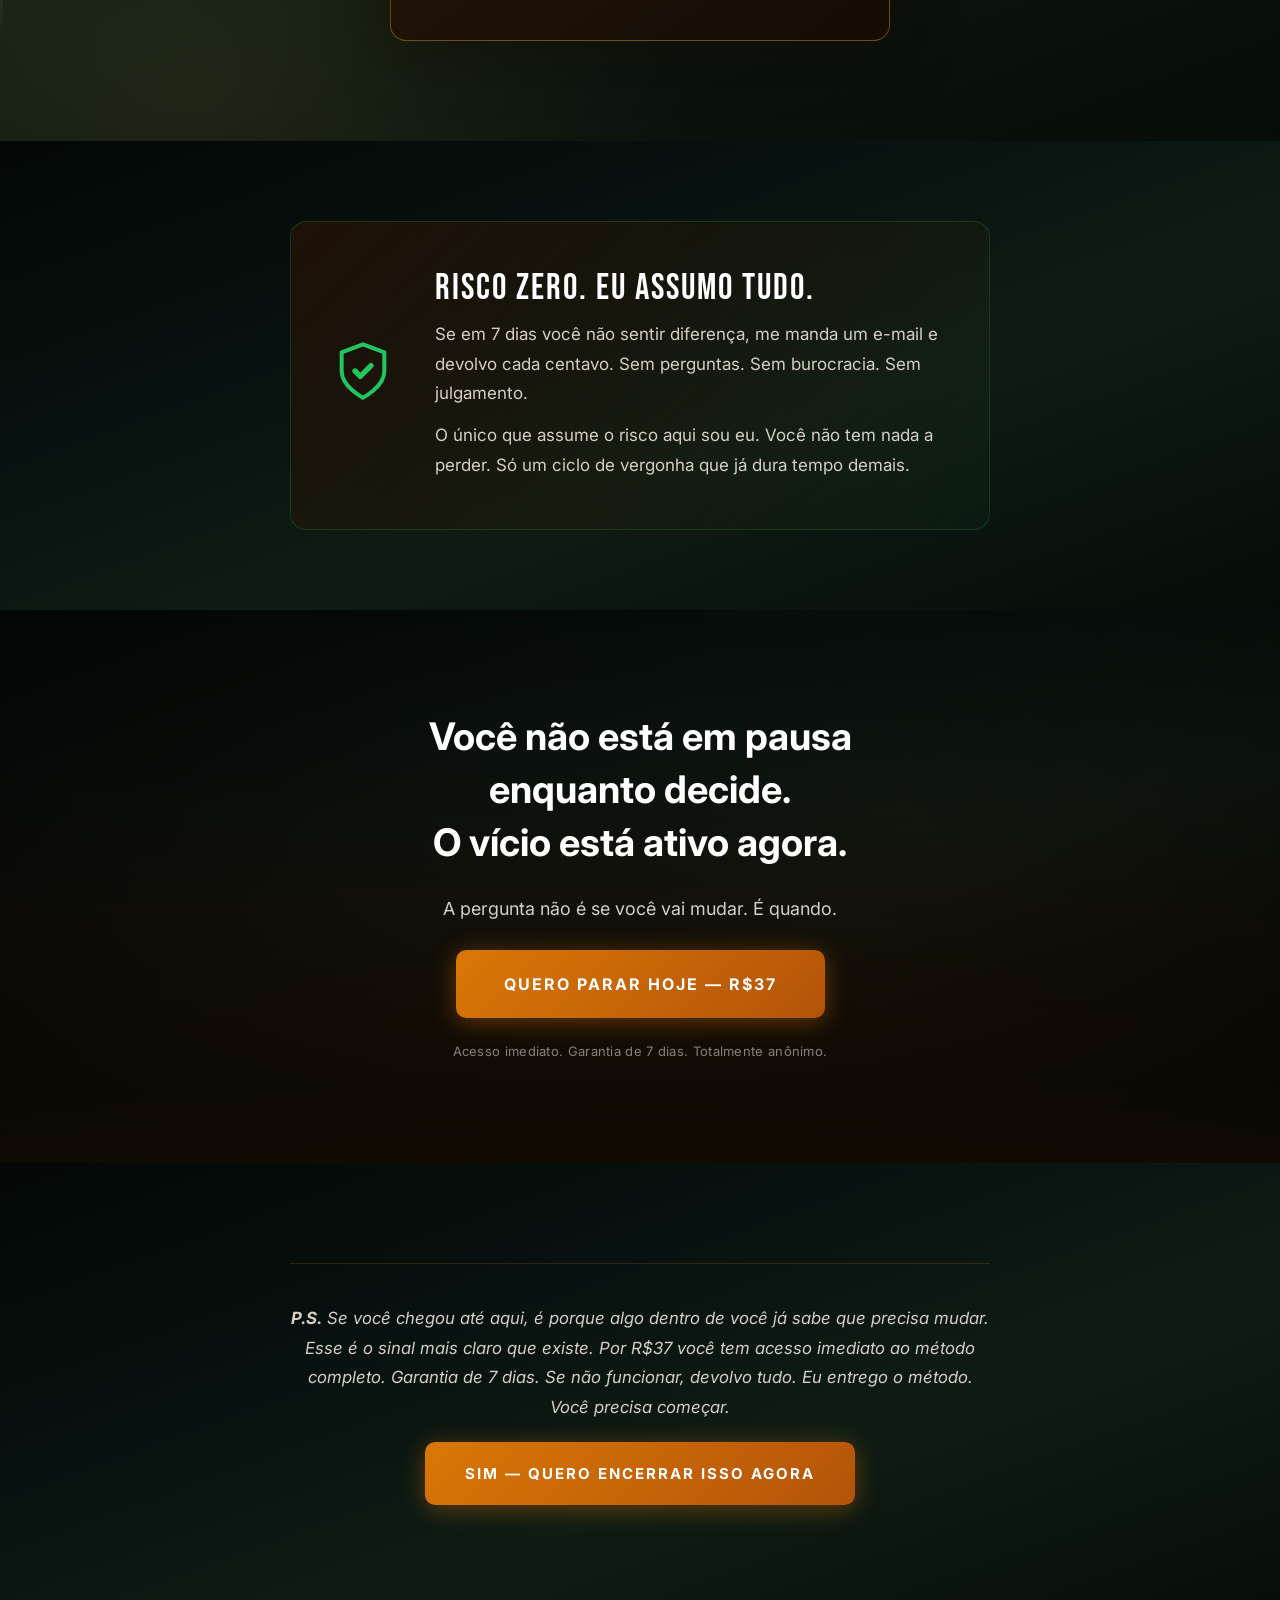
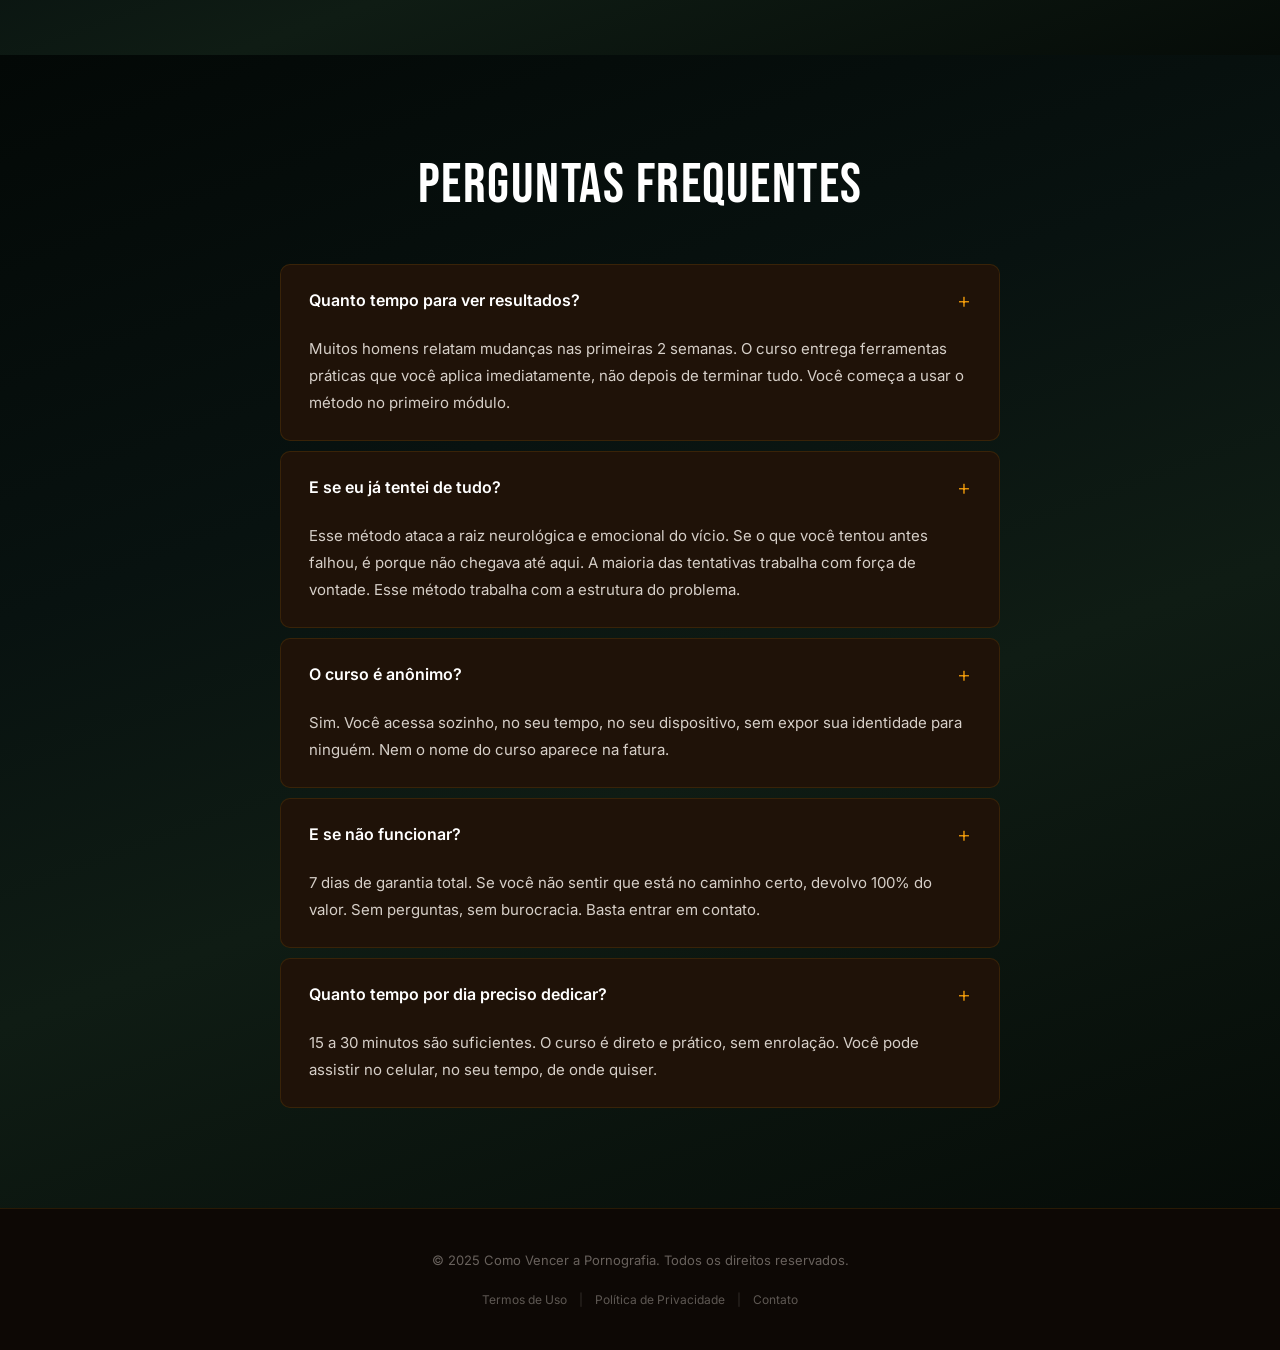
==== commit d548ef23: "feat: estética cinematográfica nível carrossel — grain, Storaro, gold line, vinheta Adiciona grain c" ====
--- a/index.html
+++ b/index.html
@@ -35,6 +35,9 @@
 </head>
 <body>
 
+  <!-- Grain cinematográfico — Khondji/Deakins -->
+  <div class="grain-overlay" aria-hidden="true"></div>
+
   <!-- BARRA DE URGÊNCIA -->
   <div id="urgency-bar">
     <div class="urgency-bar-inner">
@@ -114,6 +117,7 @@
        SEÇÃO GUERRA — nova
   ============================================================ -->
   <section id="guerra" class="section-darker section-cine-guerra">
+    <div class="cine-vinheta" aria-hidden="true"></div>
     <img class="cine-img-mobile" src="img/cine-guerra.jpg" alt="" loading="lazy">
     <div class="container">
       <div class="guerra-header reveal">
@@ -142,7 +146,8 @@
   <!-- ============================================================
        SEÇÃO 1b — ANTES / DEPOIS
   ============================================================ -->
-  <section id="antes-depois" class="section-dark">
+  <section id="antes-depois" class="section-dark cine-gold-line">
+    <div class="cine-storaro" aria-hidden="true"></div>
     <div class="container">
       <div class="ad-grid">
         <div class="ad-col ad-antes">
@@ -198,12 +203,14 @@
   <!-- ============================================================
        SEÇÃO 3 — DOR INSTALADA
   ============================================================ -->
-  <section id="dor" class="section-dark">
+  <section id="dor" class="section-dark cine-gold-line">
+    <div class="cine-storaro" aria-hidden="true"></div>
     <div class="container">
       <h2 class="section-title centered reveal">
         A PORNOGRAFIA NÃO É SÓ UM VÍCIO.<br>
         ELA ESTÁ DESTRUINDO <span class="accent">QUEM VOCÊ É.</span>
       </h2>
+      <hr class="cine-divisor">
 
       <p class="section-lead reveal">
         O vício não destrói só o comportamento.<br>
@@ -276,6 +283,7 @@
 
   <!-- MECANISMO -->
   <section id="mecanismo" class="section-dark section-cine-mecanismo">
+    <div class="cine-vinheta" aria-hidden="true"></div>
     <img class="cine-img-mobile" src="img/cine-recaida.jpg" alt="" loading="lazy">
     <div class="container">
       <div class="mecanismo-block reveal">
@@ -295,6 +303,7 @@
 
   <!-- VIRADA -->
   <section id="virada" class="section-virada section-cine-virada">
+    <div class="cine-vinheta" aria-hidden="true"></div>
     <img class="cine-img-mobile" src="img/cine-virada.jpg" alt="" loading="lazy">
     <div class="container virada-content">
       <p class="virada-texto reveal">
@@ -418,9 +427,11 @@
   <!-- ============================================================
        SEÇÃO 7 — PARA QUEM É
   ============================================================ -->
-  <section id="para-quem" class="section-darker">
+  <section id="para-quem" class="section-darker cine-gold-line">
+    <div class="cine-storaro" aria-hidden="true"></div>
     <div class="container">
       <h2 class="section-title centered reveal">ESSE MÉTODO É PARA VOCÊ SE...</h2>
+      <hr class="cine-divisor" style="margin:16px auto 32px;">
 
       <div class="para-quem-grid">
         <div class="para-quem-col">
@@ -465,9 +476,11 @@
   <!-- ============================================================
        SEÇÃO 8 — MÓDULOS
   ============================================================ -->
-  <section id="modulos" class="section-dark">
+  <section id="modulos" class="section-dark cine-gold-line">
+    <div class="cine-storaro" aria-hidden="true"></div>
     <div class="container">
       <h2 class="section-title centered reveal">O QUE MUDA NA SUA VIDA</h2>
+      <hr class="cine-divisor" style="margin:16px auto 8px;">
       <p class="section-subtitle centered reveal">
         Mais de 4 horas unindo psicanálise, neurociência e visão bíblica
       </p>
@@ -643,9 +656,11 @@
   <!-- ============================================================
        SEÇÃO 10 — PREÇO
   ============================================================ -->
-  <section id="preco" class="section-darker">
+  <section id="preco" class="section-darker cine-gold-line">
+    <div class="cine-storaro" aria-hidden="true"></div>
     <div class="container">
       <h2 class="section-title centered reveal">SUA TRANSFORMAÇÃO COMEÇA AGORA</h2>
+      <hr class="cine-divisor" style="margin:16px auto 24px;">
 
       <p class="preco-ancoragem reveal">
         Minha sessão de consultório custa R$400. Outros terapeutas cobram R$200 por sessão.<br>
@@ -721,6 +736,7 @@
        SEÇÃO 12 — URGÊNCIA EMOCIONAL
   ============================================================ -->
   <section id="urgencia" class="section-darker section-urgencia section-cine-saida">
+    <div class="cine-vinheta" aria-hidden="true"></div>
     <img class="cine-img-mobile" src="img/cine-saida.jpg" alt="" loading="lazy">
     <div class="container">
       <div class="urgencia-content">
--- a/css/premium.css
+++ b/css/premium.css
@@ -484,3 +484,89 @@
     margin-bottom: -40px; /* overlap leve para suavizar a transição */
   }
 }
+
+/* ═══════════════════════════════════════════════
+   ESTÉTICA CINEMATOGRÁFICA — NÍVEL CARROSSEL
+   Fonte da verdade: gerar-carrossel-v2.js (@cesaraugustoo__)
+   Verde profundo + Deakins + Willis + Bebas Neue
+═══════════════════════════════════════════════ */
+
+/* ── Fundo verde profundo — igual ao slide texto do carrossel ── */
+.section-dark,
+.section-darker {
+  position: relative;
+  background: linear-gradient(160deg, #030806 0%, #081210 35%, #0f1c14 60%, #060c08 100%);
+}
+
+/* Garante que conteúdo fique acima dos layers atmosféricos */
+.section-dark > .container,
+.section-darker > .container {
+  position: relative;
+  z-index: 1;
+}
+
+/* ── Grain cinematográfico 35mm — Deakins/Khondji ── */
+.grain-overlay {
+  position: fixed;
+  inset: 0;
+  z-index: 9998;
+  pointer-events: none;
+  opacity: 0.035;
+  mix-blend-mode: soft-light;
+  background-image: url("data:image/svg+xml,%3Csvg xmlns='http://www.w3.org/2000/svg' width='200' height='200'%3E%3Cfilter id='n'%3E%3CfeTurbulence type='fractalNoise' baseFrequency='0.75' numOctaves='4' stitchTiles='stitch'/%3E%3C/filter%3E%3Crect width='200' height='200' filter='url(%23n)'/%3E%3C/svg%3E");
+  background-repeat: repeat;
+  background-size: 200px 200px;
+}
+
+/* ── Deakins lighting — frio cima-direita + dourado suave baixo-esquerda ── */
+/* Exato do gerar-carrossel-v2.js htmlTexto .slide::after */
+.cine-storaro {
+  position: absolute;
+  inset: 0;
+  background:
+    radial-gradient(ellipse 50% 40% at 75% 5%, rgba(180,220,200,.07) 0%, transparent 60%),
+    radial-gradient(ellipse 65% 55% at 15% 95%, rgba(201,168,76,.10) 0%, transparent 60%);
+  pointer-events: none;
+  z-index: 0;
+}
+
+/* ── Linha dourada ESQUERDA — 3px — igual ao carrossel ── */
+/* Exato do htmlTexto/htmlImagem .slide::before */
+.cine-gold-line {
+  position: relative;
+}
+.cine-gold-line::after {
+  content: '';
+  position: absolute;
+  left: 0;
+  top: 10%; bottom: 10%;
+  width: 3px;
+  background: linear-gradient(to bottom, transparent, #C9A84C, transparent);
+  pointer-events: none;
+  z-index: 2;
+}
+
+/* ── Divisor dourado 44px × 2px sólido — igual ao carrossel ── */
+.cine-divisor {
+  width: 44px;
+  height: 2px;
+  background: #C9A84C;
+  border: none;
+  margin: 20px 0 28px;
+  display: block;
+}
+
+/* ── Vinheta Willis — escurece ao redor (não só o topo) ── */
+/* Exato do htmlTexto .vinheta: at 50% 45%, transparent 25%, rgba(1,4,2,.65) */
+.cine-vinheta {
+  position: absolute;
+  inset: 0;
+  background: radial-gradient(ellipse 86% 80% at 50% 45%, transparent 25%, rgba(1,4,2,.65) 100%);
+  pointer-events: none;
+  z-index: 1;
+}
+
+/* Mobile: ocultar vinheta (seção usa img real com mask) */
+@media (max-width: 768px) {
+  .cine-vinheta { display: none; }
+}
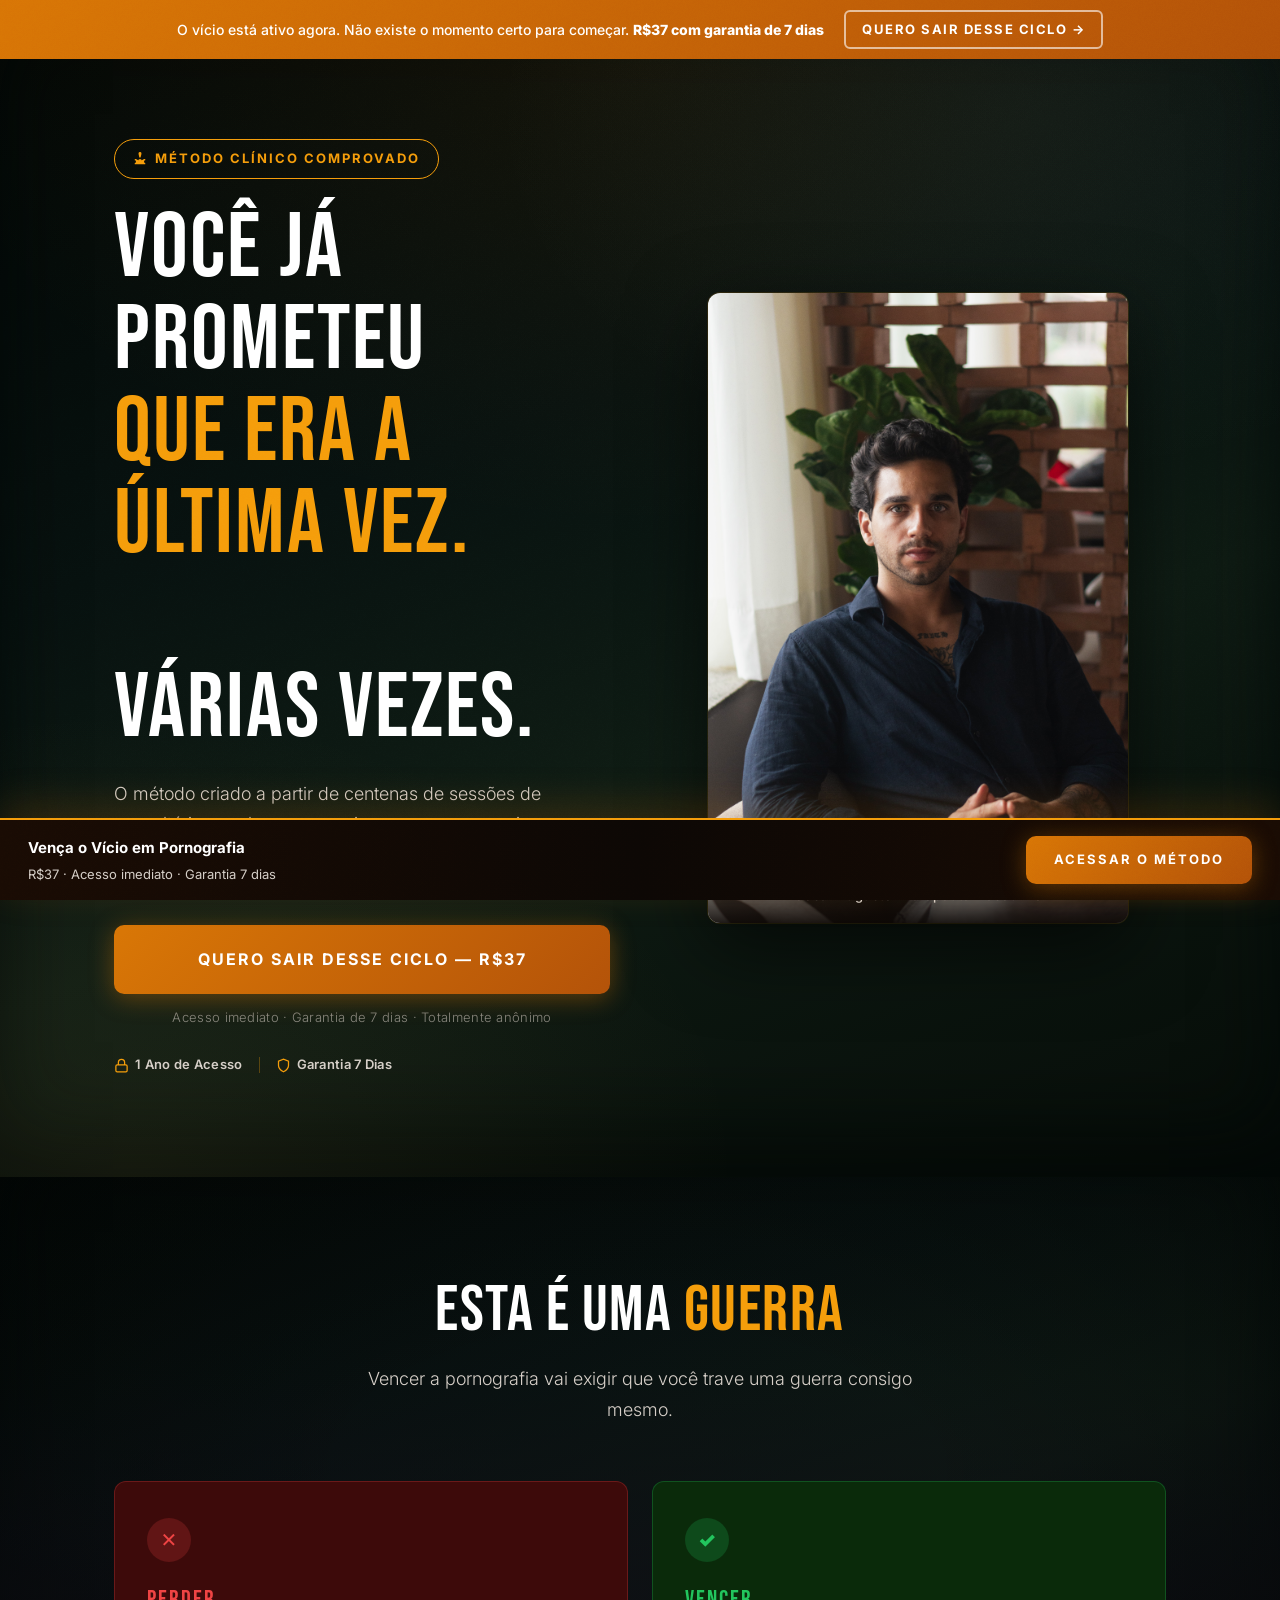
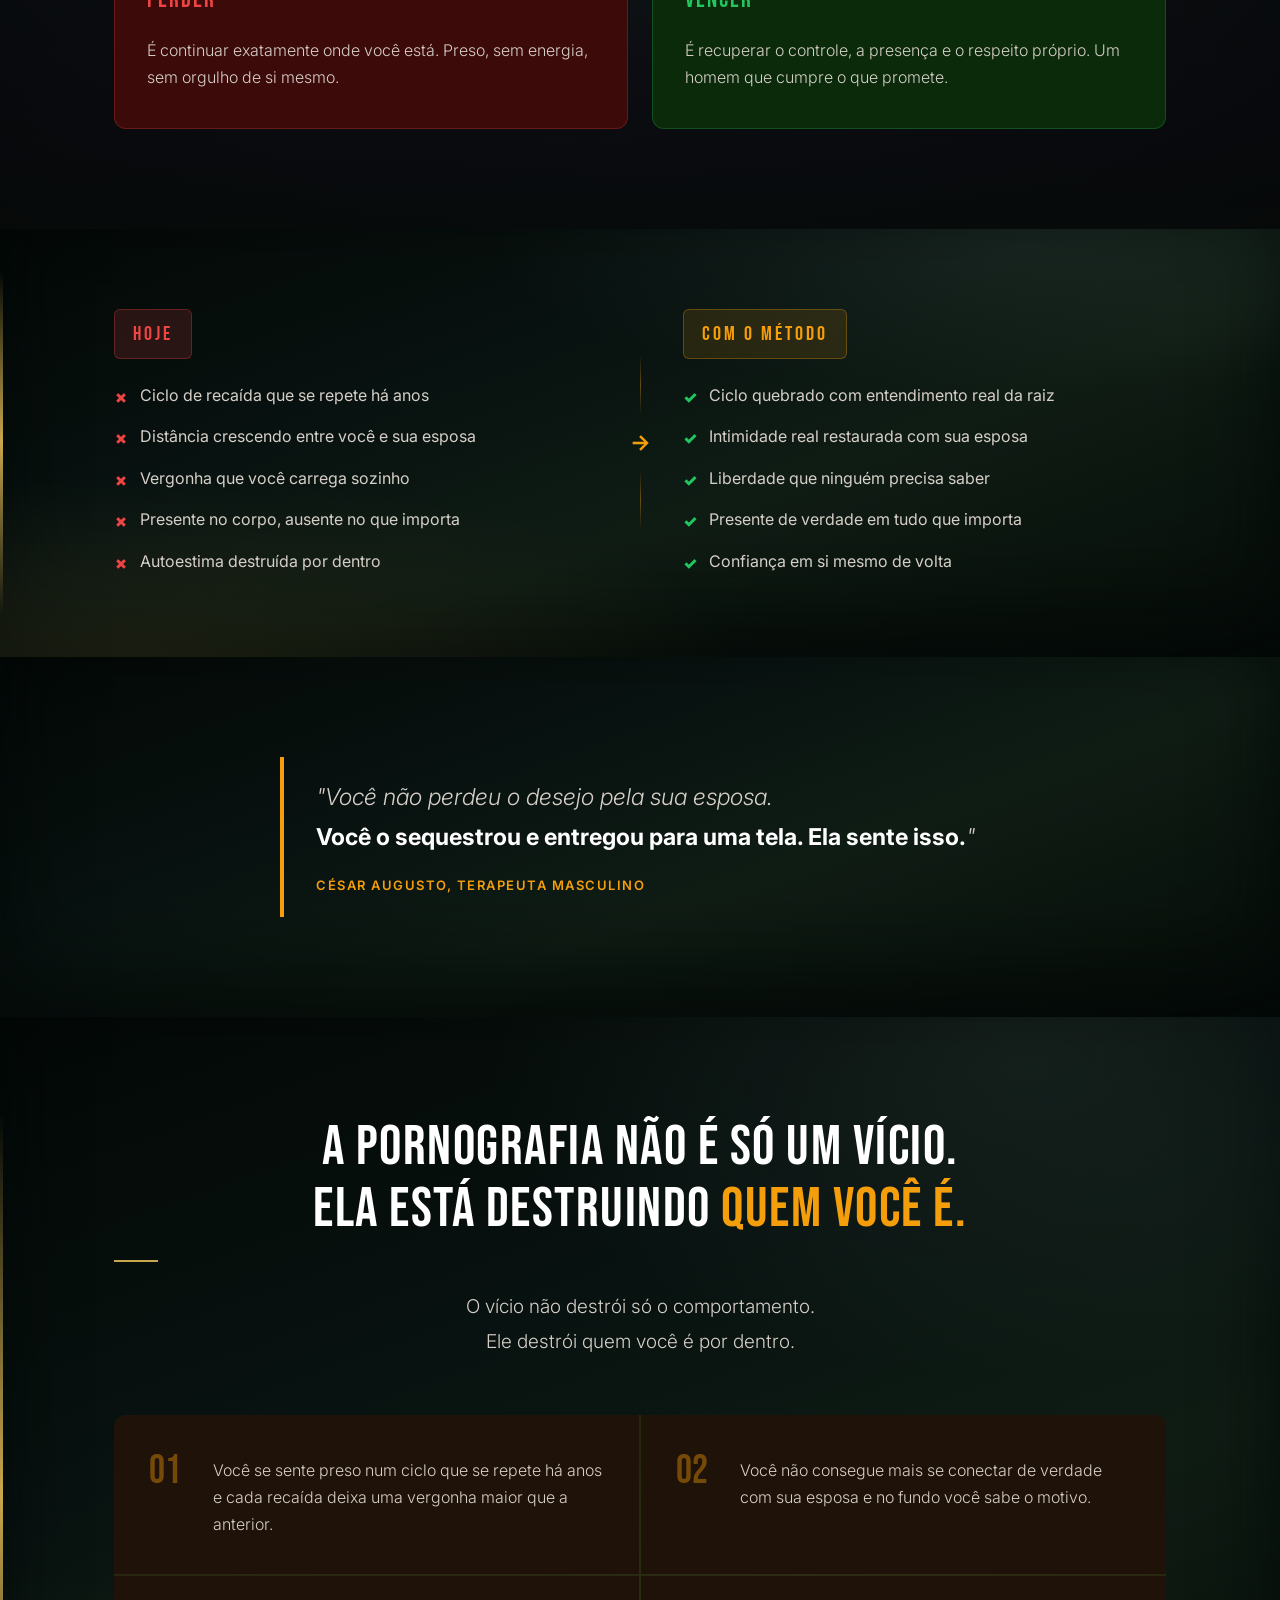
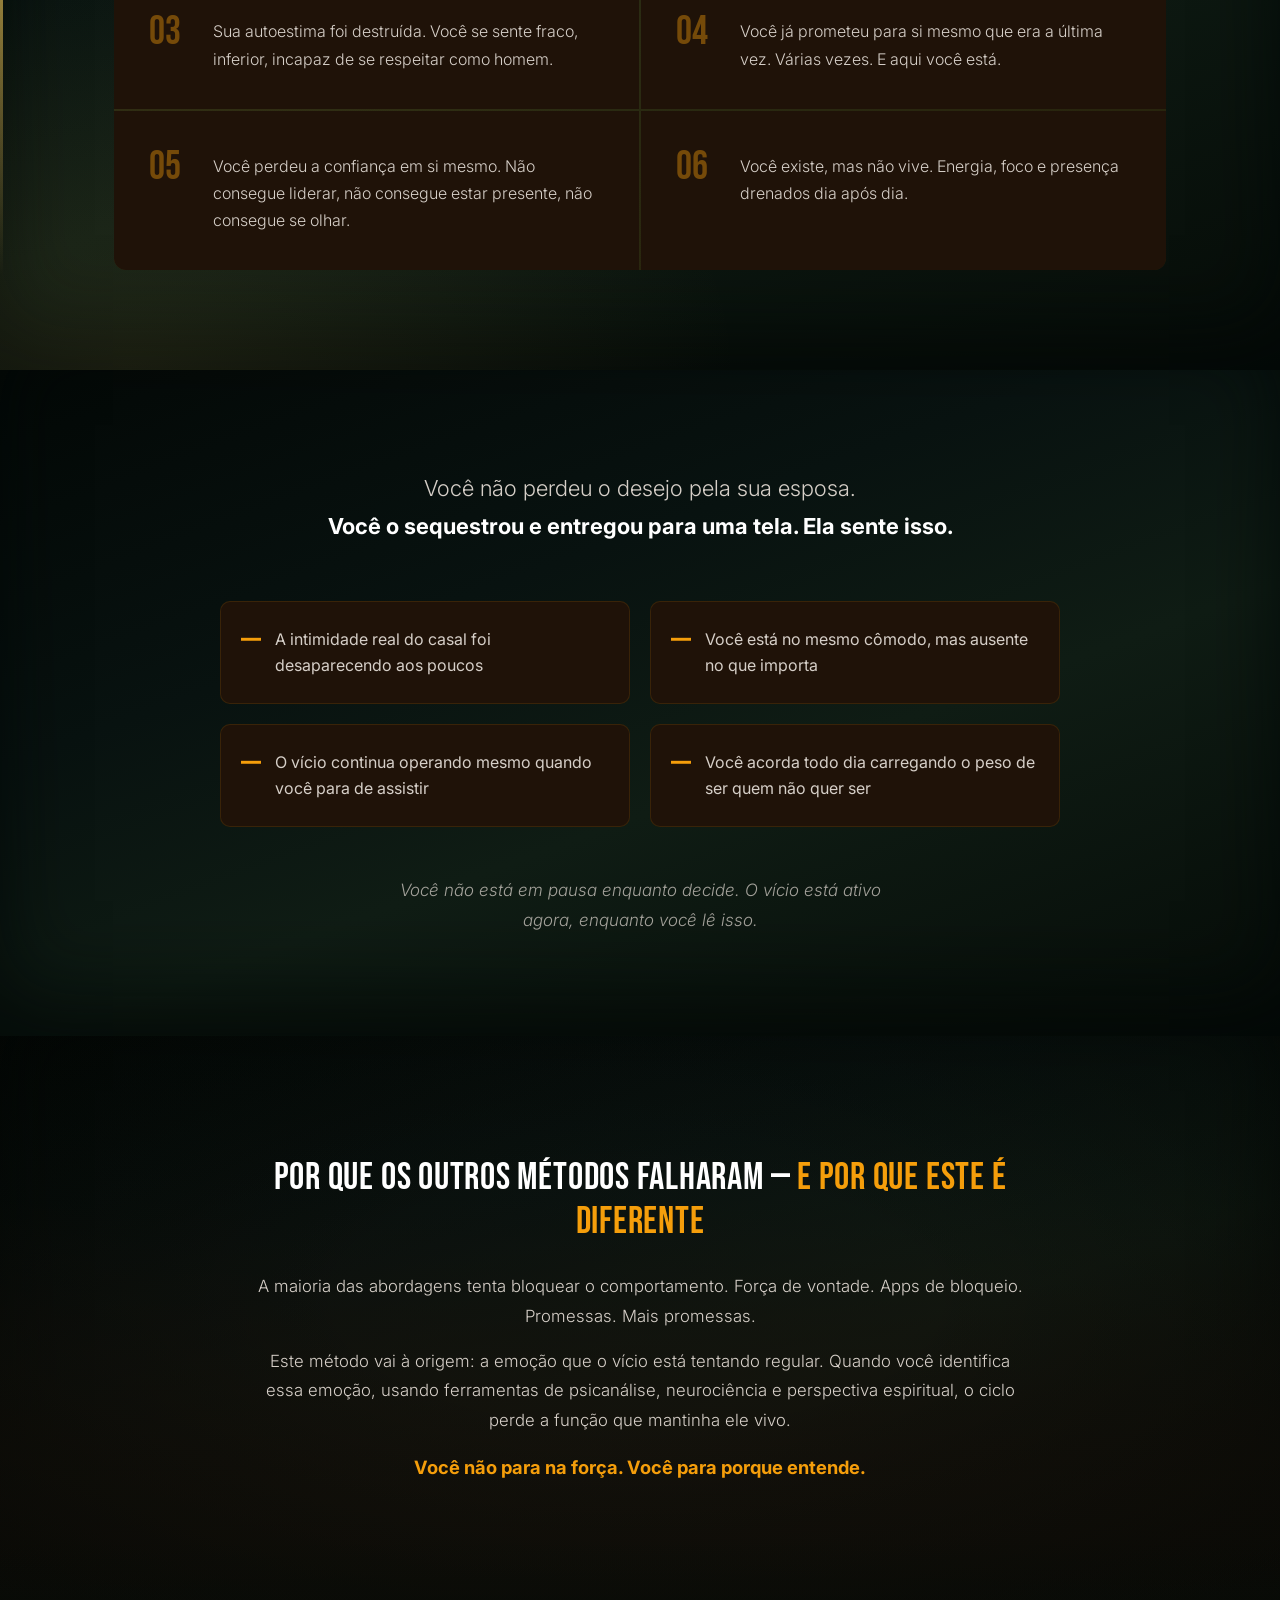
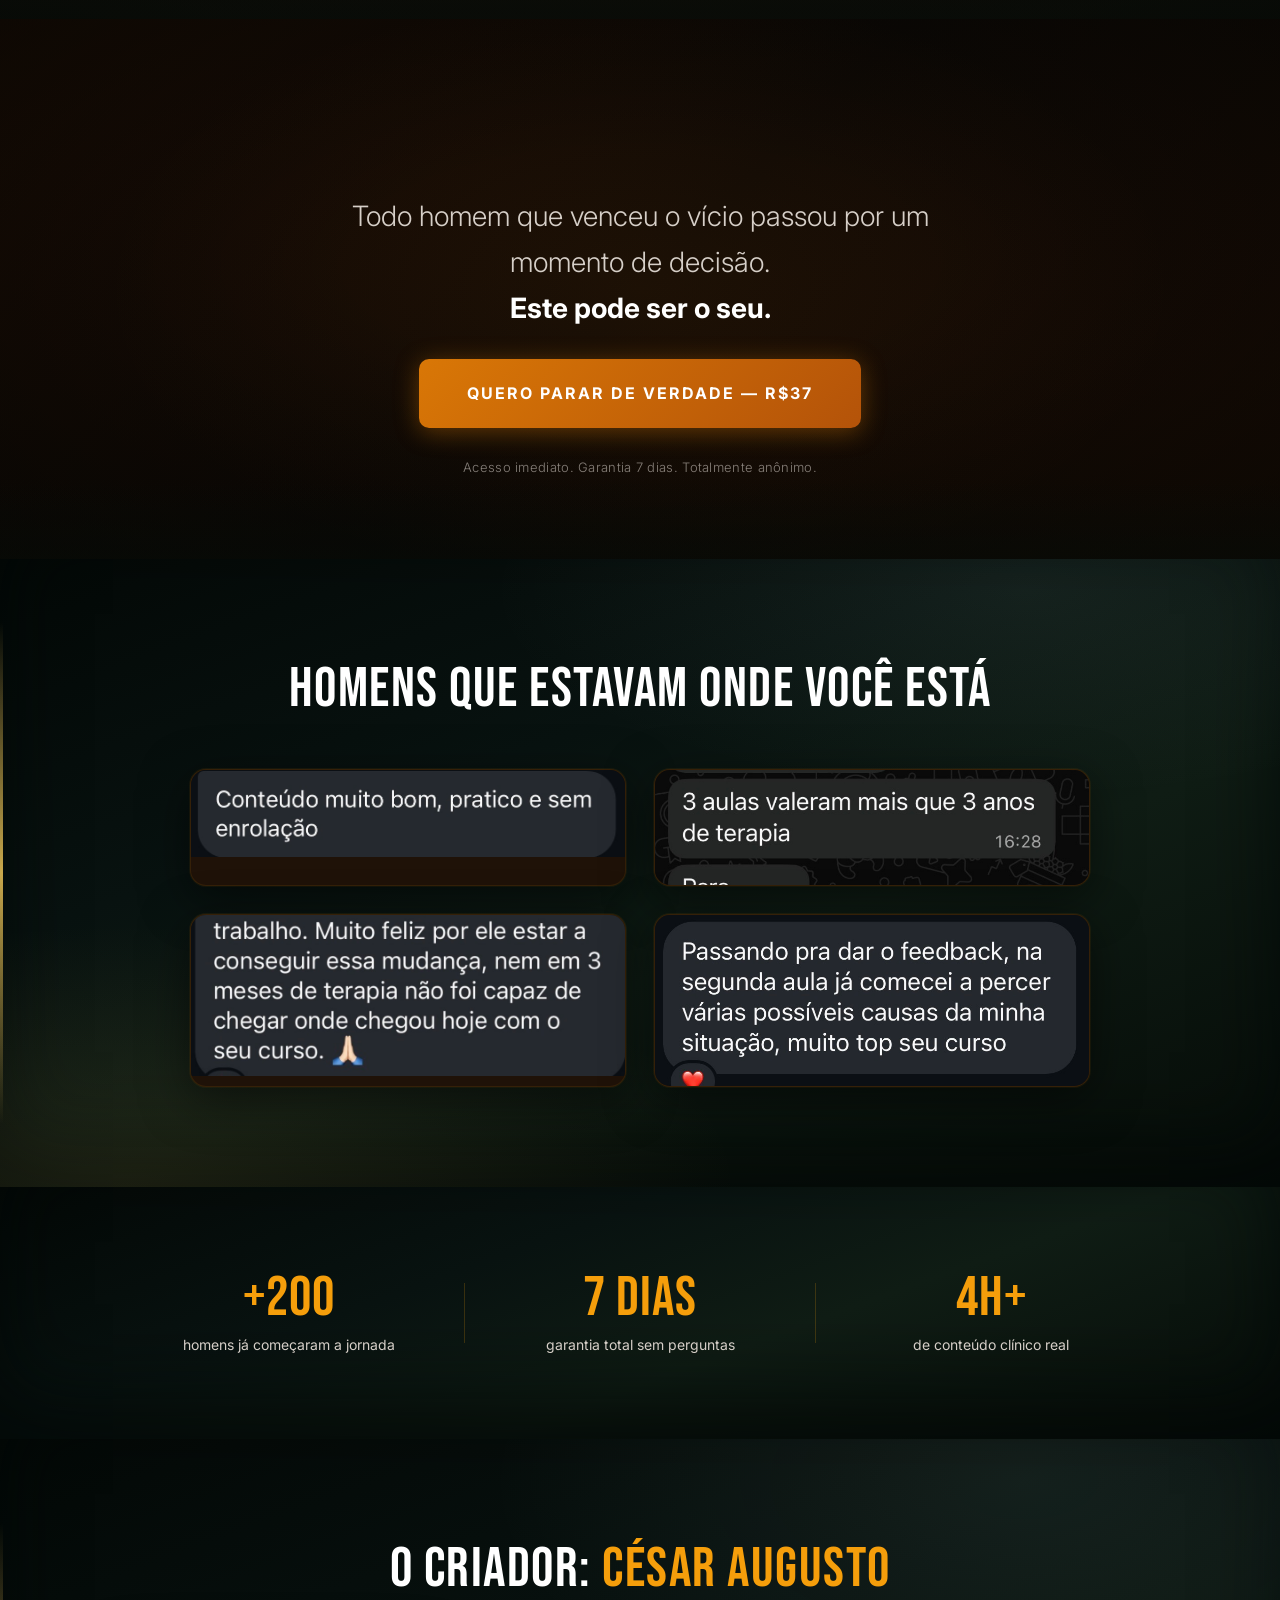
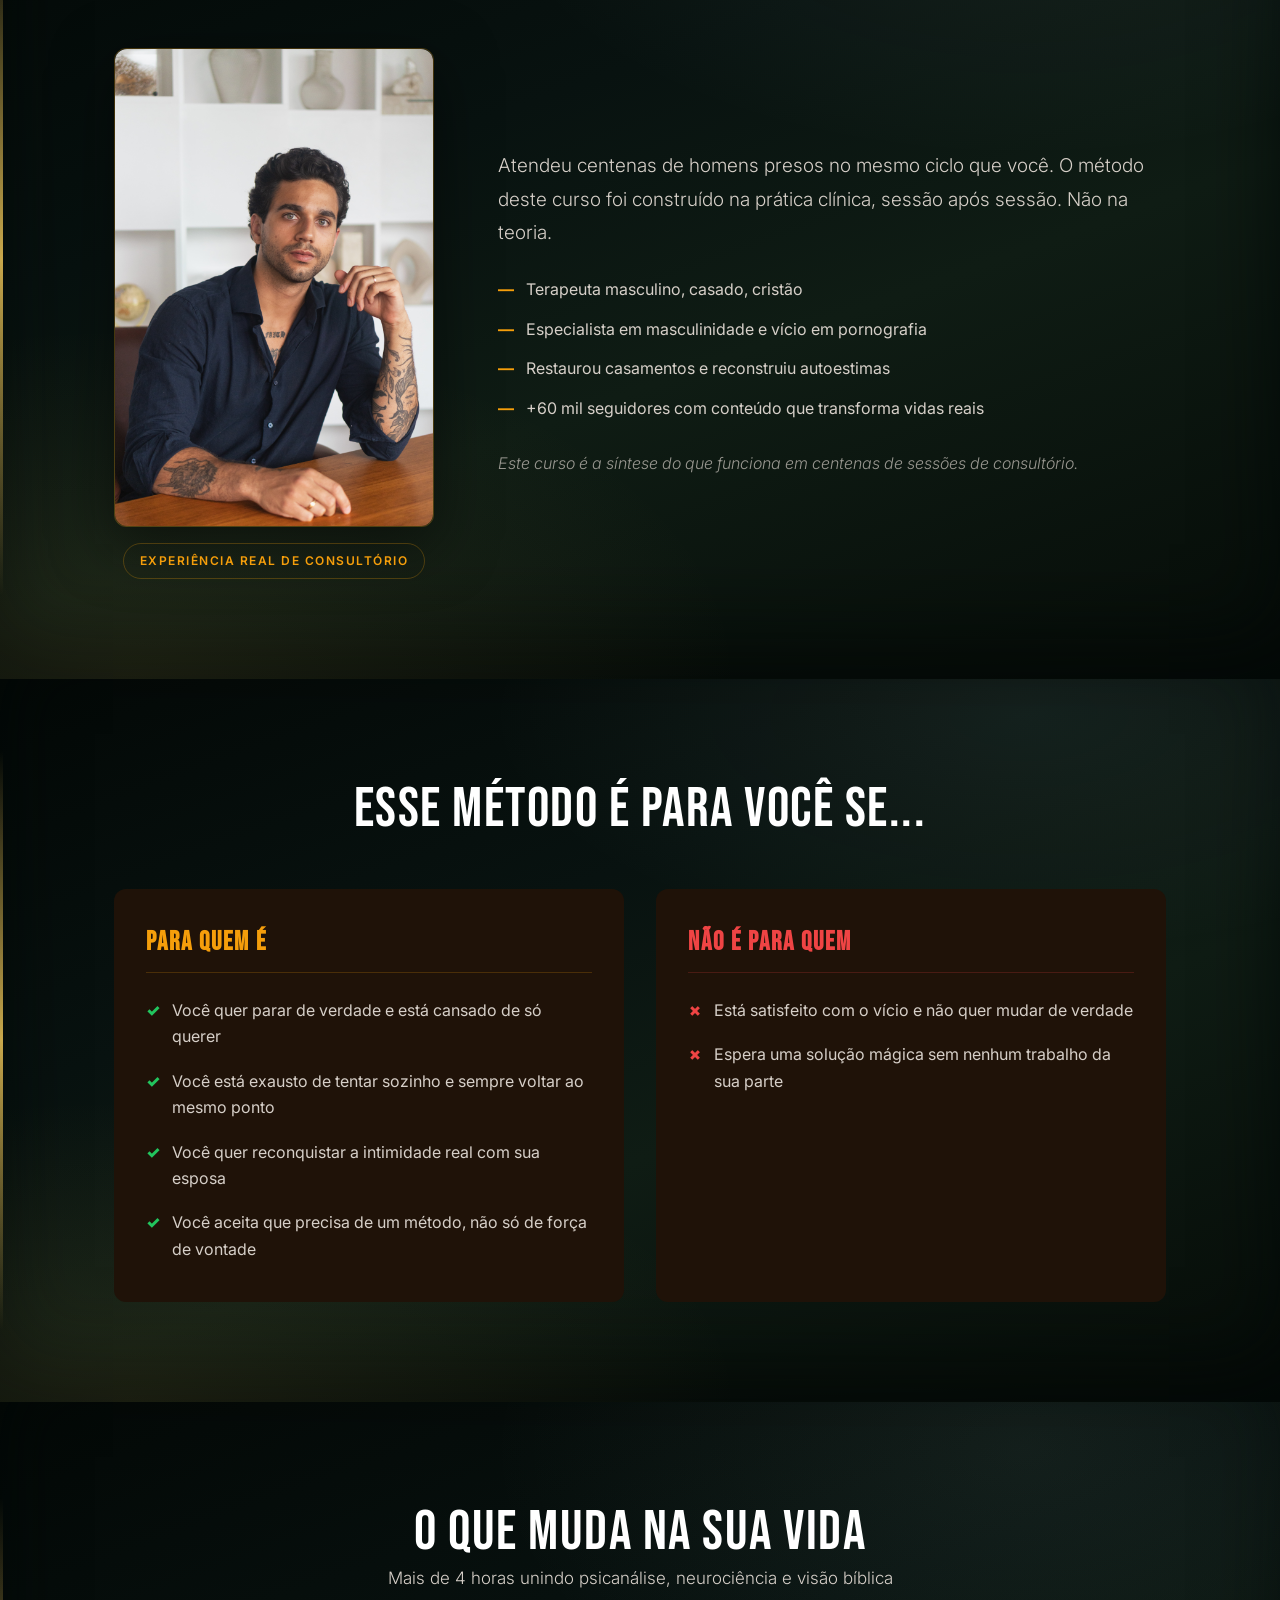
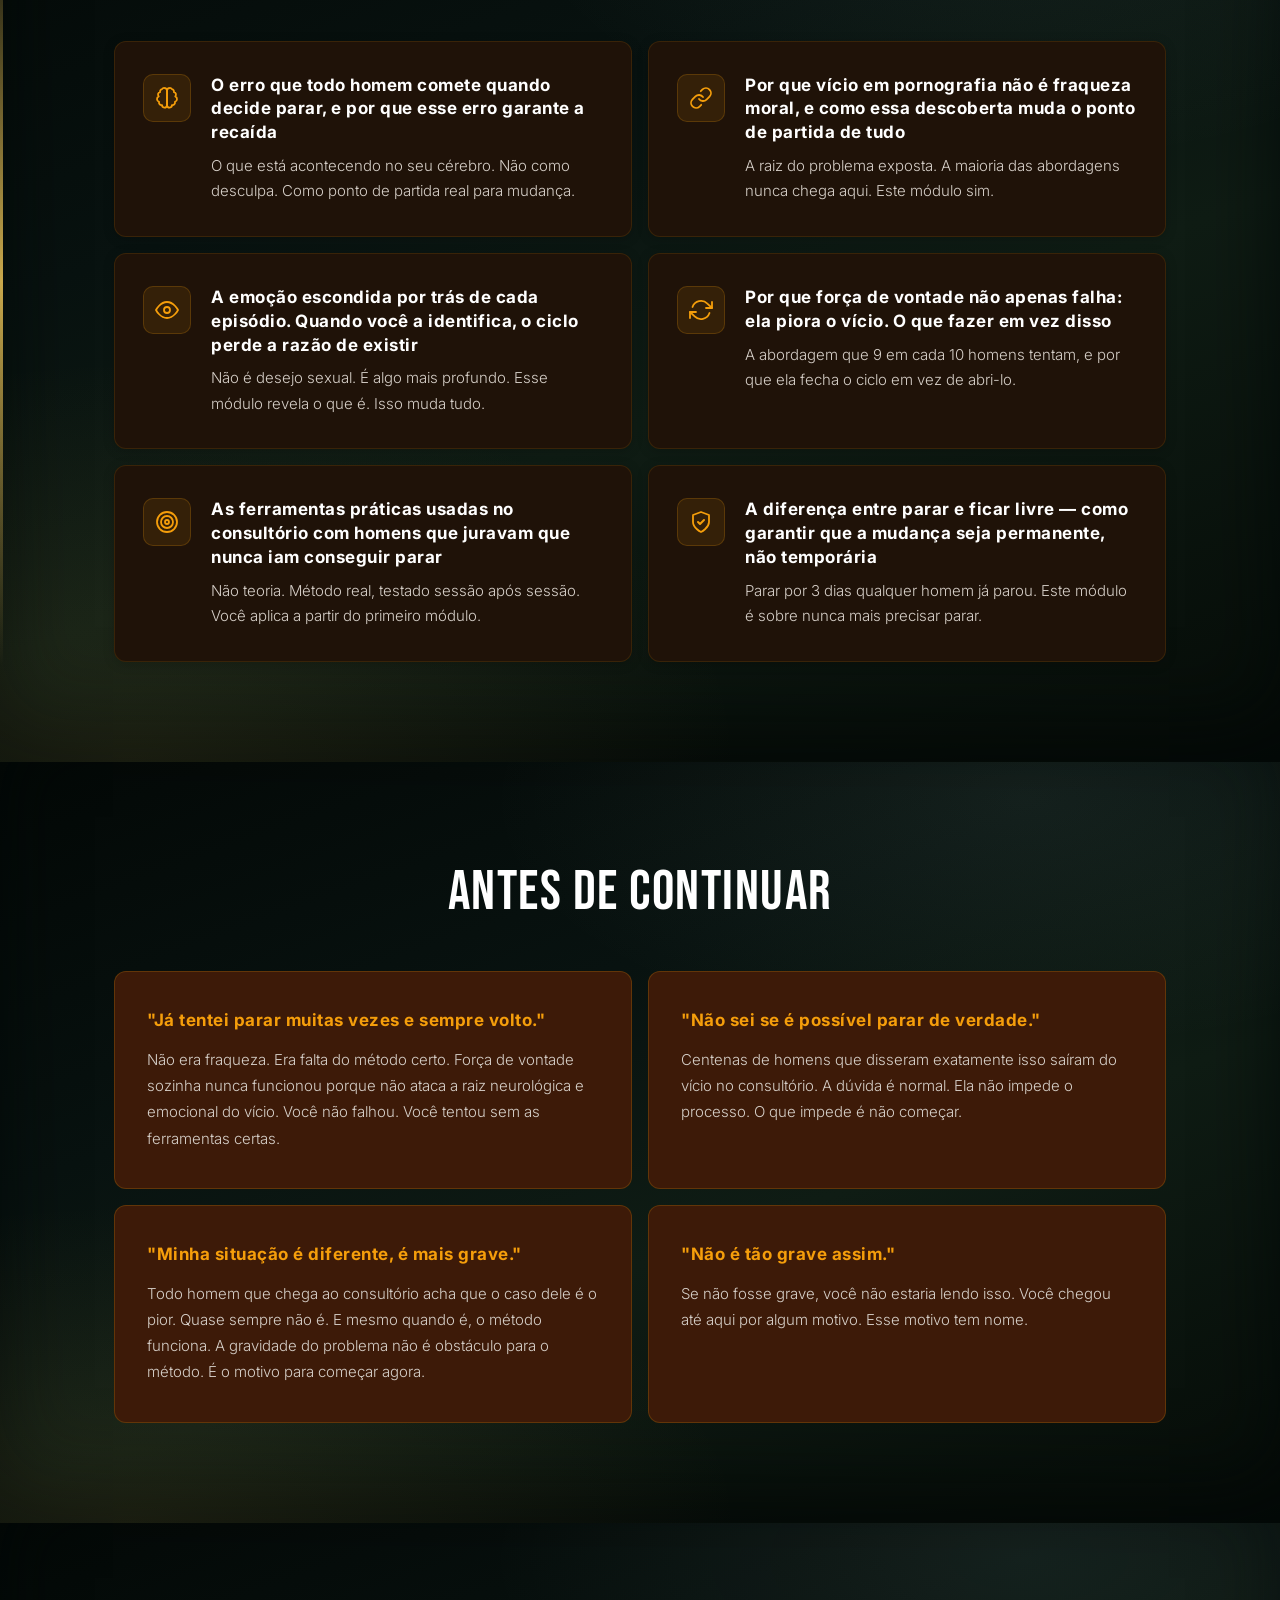
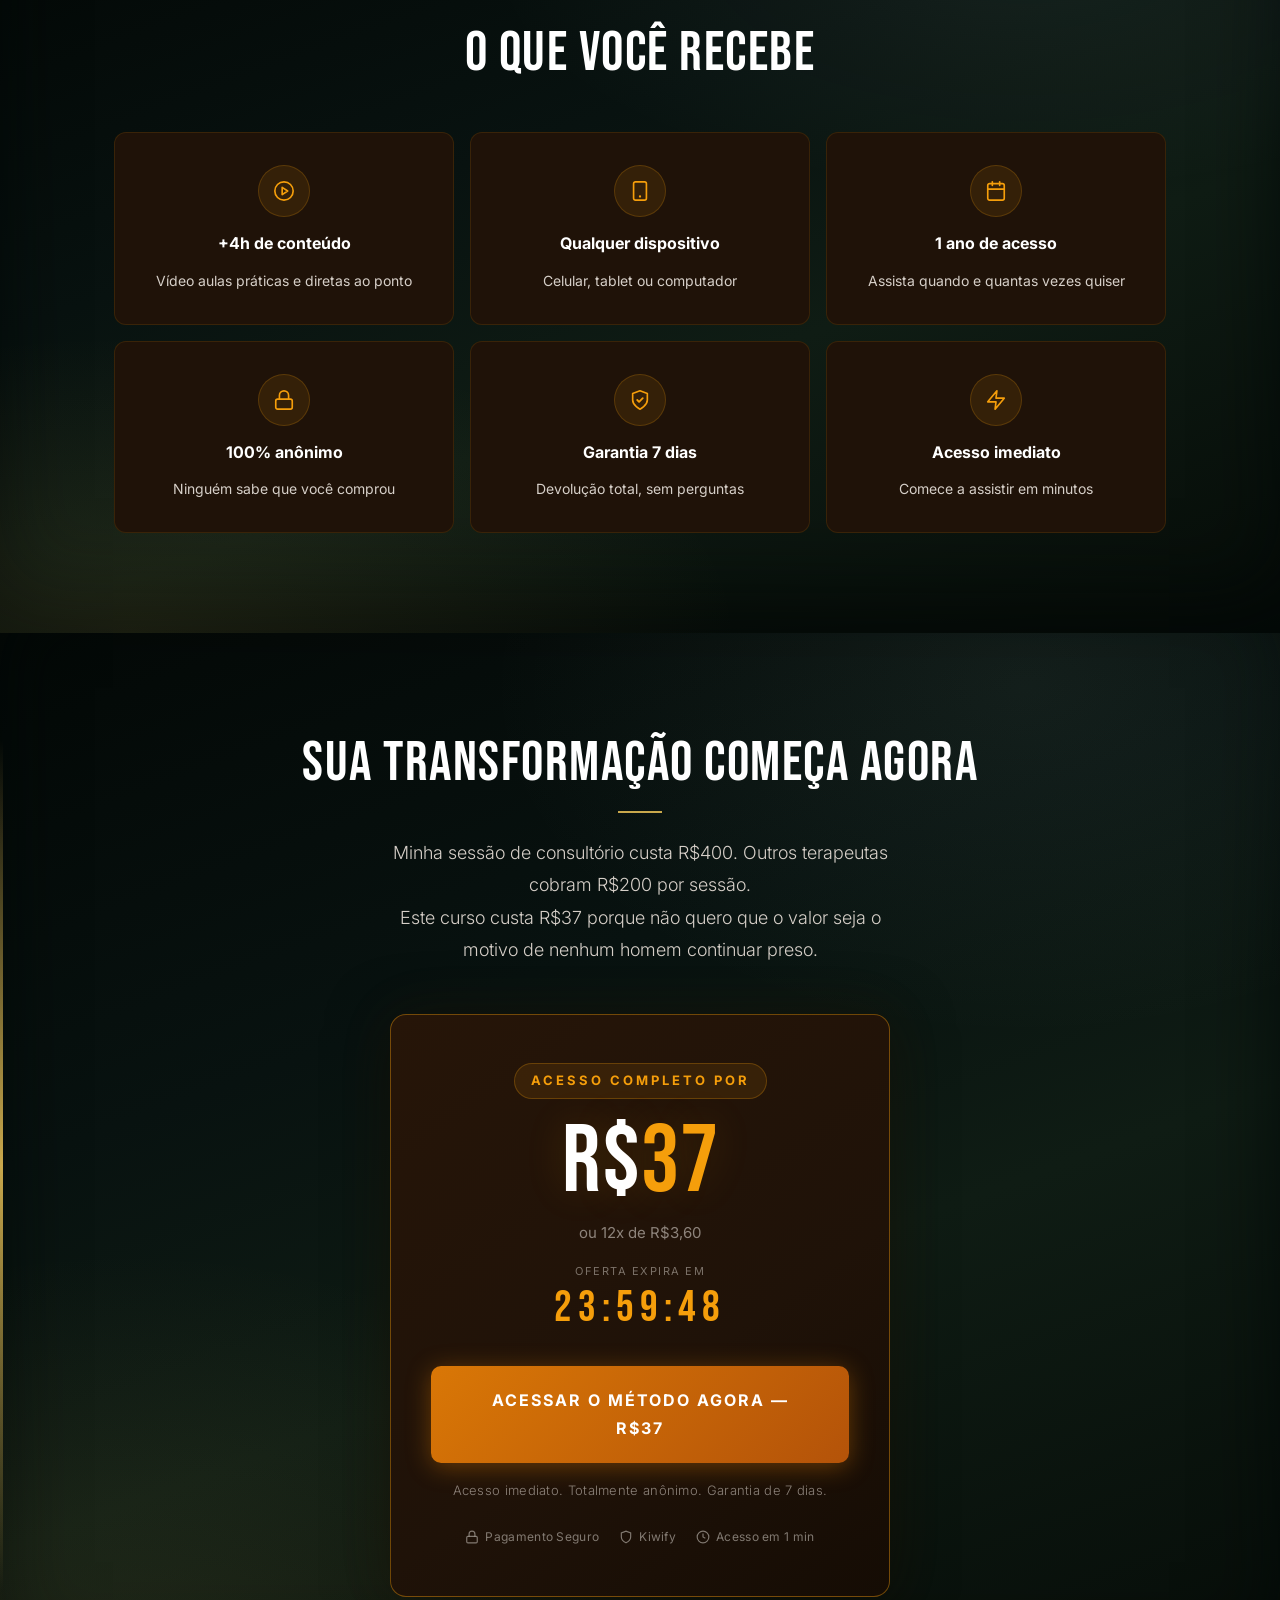
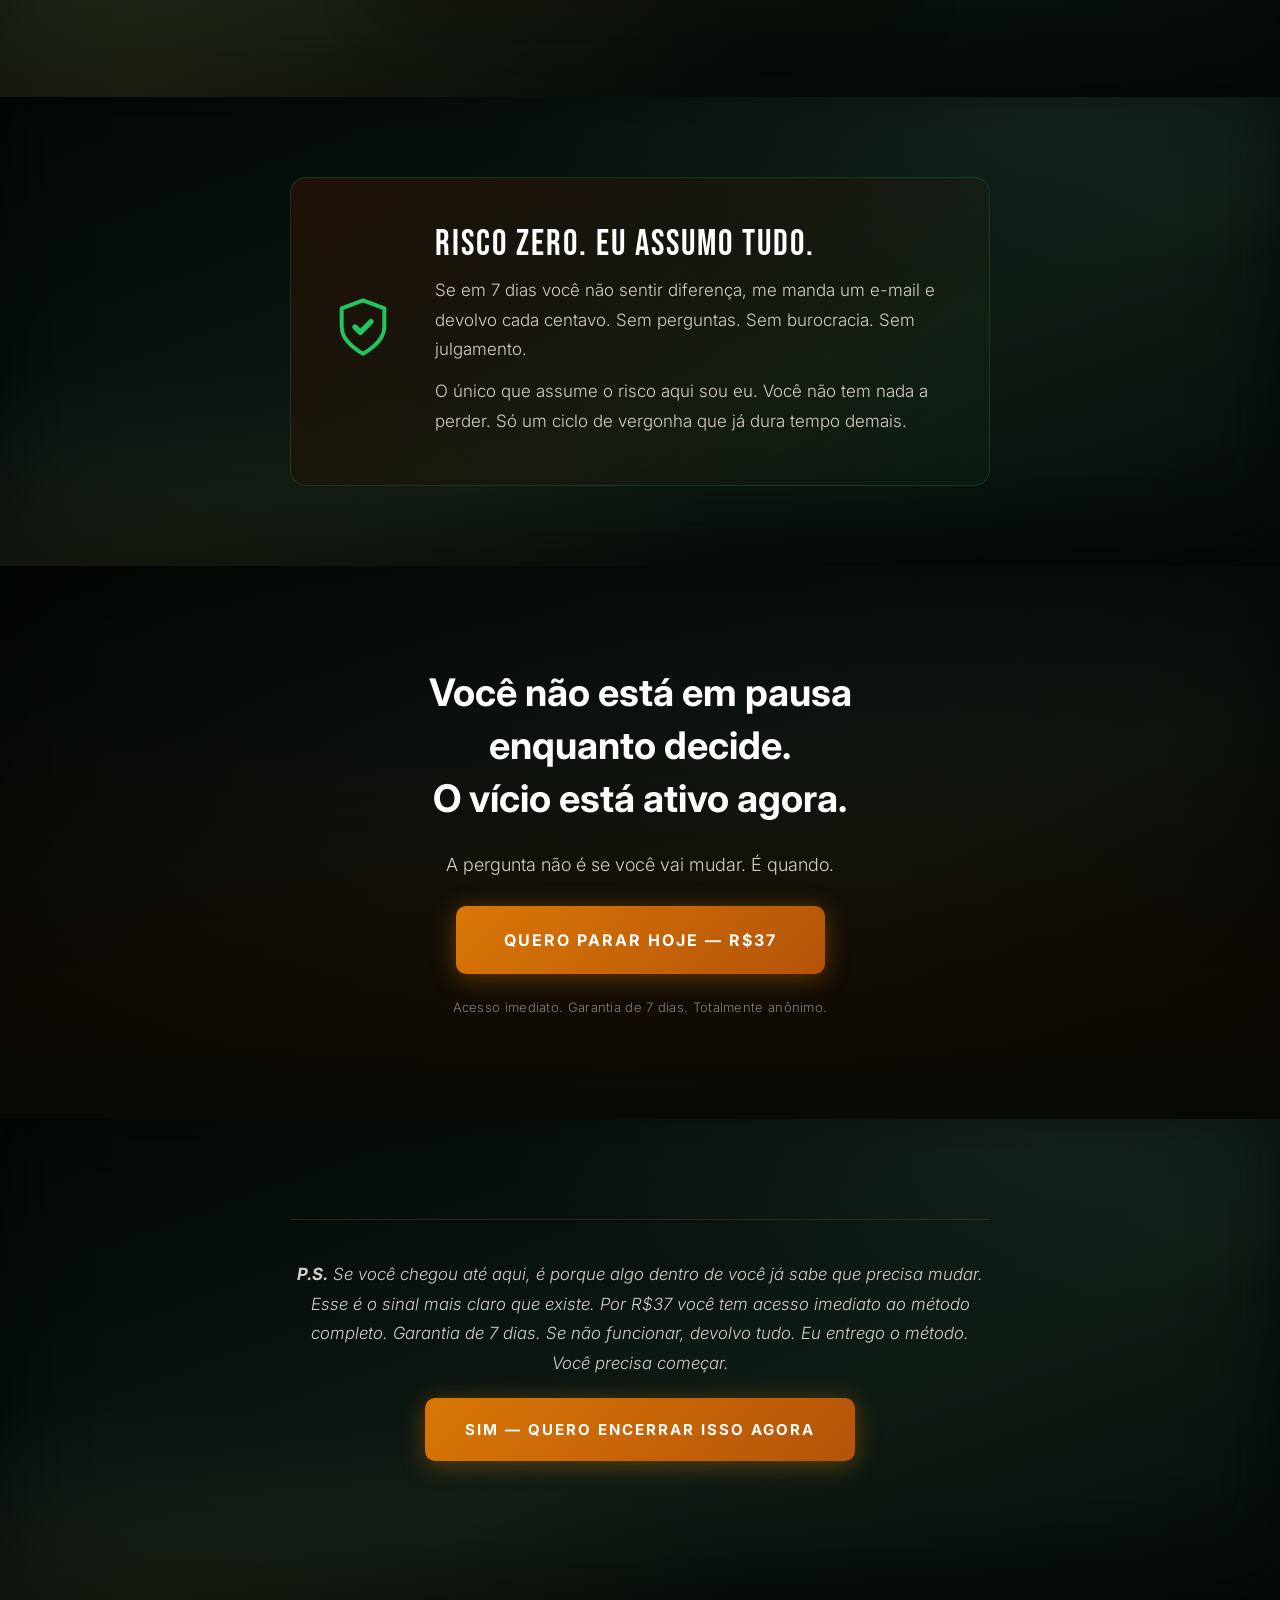
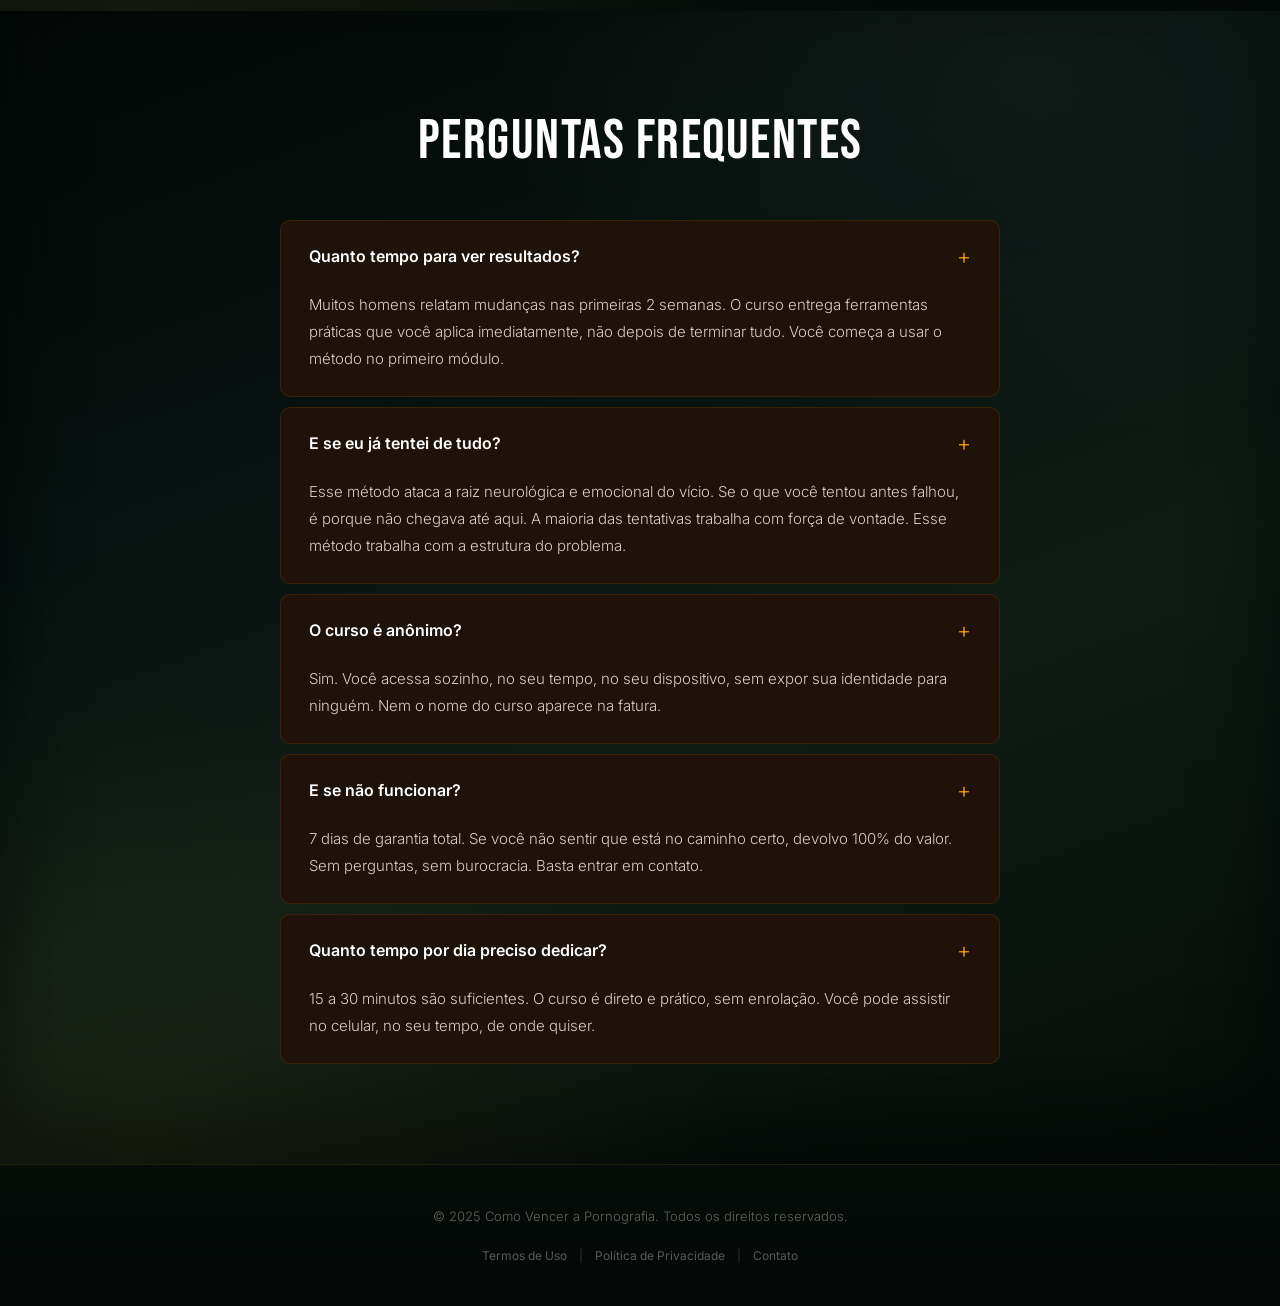
==== commit 5e287804: "feat: cinematographic takeover 10/10 — Deakins/Lubezki/Willis direction - Canvas grain real (ruído a" ====
--- a/index.html
+++ b/index.html
@@ -28,7 +28,7 @@
 
   <link rel="preconnect" href="https://fonts.googleapis.com">
   <link rel="preconnect" href="https://fonts.gstatic.com" crossorigin>
-  <link href="https://fonts.googleapis.com/css2?family=Bebas+Neue&family=Inter:wght@400;500;600;700;800&display=swap" rel="stylesheet">
+  <link href="https://fonts.googleapis.com/css2?family=Bebas+Neue&family=Inter:wght@300;400;500;600;700;800&display=swap" rel="stylesheet">
 
   <link rel="stylesheet" href="css/styles.css">
   <link rel="stylesheet" href="css/premium.css">
@@ -320,7 +320,8 @@
   <!-- ============================================================
        SEÇÃO 5 — DEPOIMENTOS
   ============================================================ -->
-  <section id="depoimentos" class="section-dark">
+  <section id="depoimentos" class="section-dark cine-gold-line">
+    <div class="cine-storaro" aria-hidden="true"></div>
     <div class="container">
       <h2 class="section-title centered reveal">HOMENS QUE ESTAVAM ONDE VOCÊ ESTÁ</h2>
 
@@ -389,7 +390,8 @@
   <!-- ============================================================
        SEÇÃO 6 — AUTORIDADE
   ============================================================ -->
-  <section id="autoridade" class="section-dark">
+  <section id="autoridade" class="section-dark cine-gold-line">
+    <div class="cine-storaro" aria-hidden="true"></div>
     <div class="container">
       <h2 class="section-title centered reveal">O CRIADOR: <span class="accent">CÉSAR AUGUSTO</span></h2>
 
@@ -431,7 +433,6 @@
     <div class="cine-storaro" aria-hidden="true"></div>
     <div class="container">
       <h2 class="section-title centered reveal">ESSE MÉTODO É PARA VOCÊ SE...</h2>
-      <hr class="cine-divisor" style="margin:16px auto 32px;">
 
       <div class="para-quem-grid">
         <div class="para-quem-col">
@@ -480,7 +481,6 @@
     <div class="cine-storaro" aria-hidden="true"></div>
     <div class="container">
       <h2 class="section-title centered reveal">O QUE MUDA NA SUA VIDA</h2>
-      <hr class="cine-divisor" style="margin:16px auto 8px;">
       <p class="section-subtitle centered reveal">
         Mais de 4 horas unindo psicanálise, neurociência e visão bíblica
       </p>
@@ -553,6 +553,7 @@
        SEÇÃO 9 — DESTRUIÇÃO DE OBJEÇÕES
   ============================================================ -->
   <section id="objecoes" class="section-darker">
+    <div class="cine-storaro" aria-hidden="true"></div>
     <div class="container">
       <h2 class="section-title centered reveal">ANTES DE CONTINUAR</h2>
 
@@ -598,6 +599,7 @@
        SEÇÃO 9b — O QUE VOCÊ RECEBE
   ============================================================ -->
   <section id="o-que-recebe" class="section-dark">
+    <div class="cine-storaro" aria-hidden="true"></div>
     <div class="container">
       <h2 class="section-title centered reveal">O QUE VOCÊ RECEBE</h2>
 
--- a/css/premium.css
+++ b/css/premium.css
@@ -277,7 +277,7 @@
 /* ─── GUERRA: homem na escuridão com feixe de luz ─── */
 .section-cine-guerra {
   position: relative;
-  background-color: #0d0d14;
+  background-color: #060c08;
   background-image: url('../img/cine-guerra.jpg');
   background-size: cover;
   background-position: center 30%;
@@ -311,7 +311,7 @@
   bottom: -80px;
   left: 0; right: 0;
   height: 160px;
-  background: linear-gradient(to bottom, transparent, #0d0d14);
+  background: linear-gradient(to bottom, transparent, #060c08);
   z-index: 2;
   pointer-events: none;
 }
@@ -321,7 +321,7 @@
 /* ─── MECANISMO: homem na cama, luz Rembrandt âmbar ─── */
 .section-cine-mecanismo {
   position: relative;
-  background-color: #14100a;
+  background-color: #060c08;
   background-image: url('../img/cine-recaida.jpg');
   background-size: cover;
   background-position: center 20%;
@@ -354,7 +354,7 @@
   bottom: -80px;
   left: 0; right: 0;
   height: 160px;
-  background: linear-gradient(to bottom, transparent, #14100a);
+  background: linear-gradient(to bottom, transparent, #060c08);
   z-index: 2;
   pointer-events: none;
 }
@@ -364,7 +364,7 @@
 /* ─── VIRADA: horizonte dourado, amanhecer ─── */
 .section-cine-virada {
   position: relative;
-  background-color: #1a1205;
+  background-color: #060c08;
   background-image: url('../img/cine-virada.jpg');
   background-size: cover;
   background-position: center 35%;
@@ -397,7 +397,7 @@
   bottom: -80px;
   left: 0; right: 0;
   height: 160px;
-  background: linear-gradient(to bottom, transparent, #1a1205);
+  background: linear-gradient(to bottom, transparent, #060c08);
   z-index: 2;
   pointer-events: none;
 }
@@ -407,7 +407,7 @@
 /* ─── URGÊNCIA/CTA: silhueta em porta de luz ─── */
 .section-cine-saida {
   position: relative;
-  background-color: #150c04;
+  background-color: #060c08;
   background-image: url('../img/cine-saida.jpg');
   background-size: cover;
   background-position: center 20%;
@@ -440,7 +440,7 @@
   bottom: -80px;
   left: 0; right: 0;
   height: 160px;
-  background: linear-gradient(to bottom, transparent, #150c04);
+  background: linear-gradient(to bottom, transparent, #060c08);
   z-index: 2;
   pointer-events: none;
 }
@@ -474,14 +474,14 @@
   .cine-img-mobile {
     display: block;
     width: 100%;
-    height: 300px;
+    height: 340px;
     object-fit: cover;
     object-position: center 20%;
-    filter: brightness(0.82) saturate(0.72) contrast(1.12);
+    filter: brightness(0.76) saturate(0.60) contrast(1.15);
     /* Fade bottom: imagem flui para o fundo da seção */
-    -webkit-mask-image: linear-gradient(to bottom, black 0%, black 50%, transparent 100%);
-    mask-image: linear-gradient(to bottom, black 0%, black 50%, transparent 100%);
-    margin-bottom: -40px; /* overlap leve para suavizar a transição */
+    -webkit-mask-image: linear-gradient(to bottom, black 0%, black 55%, transparent 100%);
+    mask-image: linear-gradient(to bottom, black 0%, black 55%, transparent 100%);
+    margin-bottom: -50px; /* overlap maior para fusão mais suave */
   }
 }
 
@@ -505,27 +505,24 @@
   z-index: 1;
 }
 
-/* ── Grain cinematográfico 35mm — Deakins/Khondji ── */
+/* ── Grain cinematográfico 35mm — Canvas JS real (Deakins/Khondji) ── */
+/* background-image injetado via JS — initCinemaGrain() em app.js */
 .grain-overlay {
   position: fixed;
   inset: 0;
   z-index: 9998;
   pointer-events: none;
-  opacity: 0.035;
+  opacity: 0.025;
   mix-blend-mode: soft-light;
-  background-image: url("data:image/svg+xml,%3Csvg xmlns='http://www.w3.org/2000/svg' width='200' height='200'%3E%3Cfilter id='n'%3E%3CfeTurbulence type='fractalNoise' baseFrequency='0.75' numOctaves='4' stitchTiles='stitch'/%3E%3C/filter%3E%3Crect width='200' height='200' filter='url(%23n)'/%3E%3C/svg%3E");
-  background-repeat: repeat;
-  background-size: 200px 200px;
-}
-
-/* ── Deakins lighting — frio cima-direita + dourado suave baixo-esquerda ── */
-/* Exato do gerar-carrossel-v2.js htmlTexto .slide::after */
+}
+
+/* ── Deakins lighting — elipses recalibradas para web (formato retangular horizontal) ── */
 .cine-storaro {
   position: absolute;
   inset: 0;
   background:
-    radial-gradient(ellipse 50% 40% at 75% 5%, rgba(180,220,200,.07) 0%, transparent 60%),
-    radial-gradient(ellipse 65% 55% at 15% 95%, rgba(201,168,76,.10) 0%, transparent 60%);
+    radial-gradient(ellipse 70% 55% at 80% 5%, rgba(180,220,200,.07) 0%, transparent 60%),
+    radial-gradient(ellipse 80% 70% at 10% 100%, rgba(201,168,76,.10) 0%, transparent 60%);
   pointer-events: none;
   z-index: 0;
 }
@@ -570,3 +567,79 @@
 @media (max-width: 768px) {
   .cine-vinheta { display: none; }
 }
+
+/* ═══════════════════════════════════════════════
+   CINEMATOGRAPHIC TAKEOVER — NÍVEL BLADE RUNNER 2049
+   Deakins / Lubezki / Willis / Khondji
+   ═══════════════════════════════════════════════ */
+
+/* ── Inter 300 Light nos parágrafos de corpo ── */
+body p, .mecanismo-texto, .objecao-resposta, .faq-answer p,
+.ps-texto, .autoridade-lead, .autoridade-fechamento,
+.section-subtitle, .section-lead, .hero-subtitle {
+  font-weight: 300;
+}
+
+/* ── VV Hero — camada Deakins adicional ── */
+#hero {
+  position: relative;
+}
+#hero::after {
+  content: '';
+  position: absolute;
+  inset: 0;
+  background:
+    radial-gradient(ellipse 70% 55% at 80% 5%, rgba(180,220,200,.05) 0%, transparent 60%),
+    radial-gradient(ellipse 80% 70% at 10% 100%, rgba(201,168,76,.08) 0%, transparent 60%);
+  pointer-events: none;
+  z-index: 0;
+}
+#hero > .container { position: relative; z-index: 1; }
+
+/* ── Atmospheric bleed — travelling de câmera entre seções (Lubezki) ── */
+.section-dark,
+.section-darker {
+  box-shadow: 0 -40px 80px rgba(3,8,6,0.8) inset;
+}
+
+/* ── Nível A: seções de alta emoção recebem tratamento completo ── */
+#depoimentos.cine-gold-line,
+#autoridade.cine-gold-line {
+  background: linear-gradient(160deg, #030806 0%, #081210 35%, #0f1c14 60%, #060c08 100%) !important;
+}
+
+/* ── Nível B: seções de conteúdo — Deakins lighting ── */
+#objecoes,
+#o-que-recebe,
+#para-quem {
+  position: relative;
+}
+
+/* ── Nível C: seções de suporte ── */
+#garantia,
+#ps,
+#faq {
+  background: linear-gradient(160deg, #030806 0%, #081210 35%, #0f1c14 60%, #060c08 100%);
+  position: relative;
+}
+#garantia::before,
+#ps::before,
+#faq::before {
+  content: '';
+  position: absolute;
+  inset: 0;
+  background:
+    radial-gradient(ellipse 70% 55% at 80% 5%, rgba(180,220,200,.05) 0%, transparent 60%),
+    radial-gradient(ellipse 80% 70% at 10% 100%, rgba(201,168,76,.07) 0%, transparent 60%);
+  pointer-events: none;
+  z-index: 0;
+}
+#garantia .container,
+#ps .container,
+#faq .container { position: relative; z-index: 1; }
+
+/* ── Footer cinematográfico ── */
+#footer {
+  background: linear-gradient(to bottom, #060c08, #030806) !important;
+  border-top: 1px solid rgba(201,168,76,.15) !important;
+}
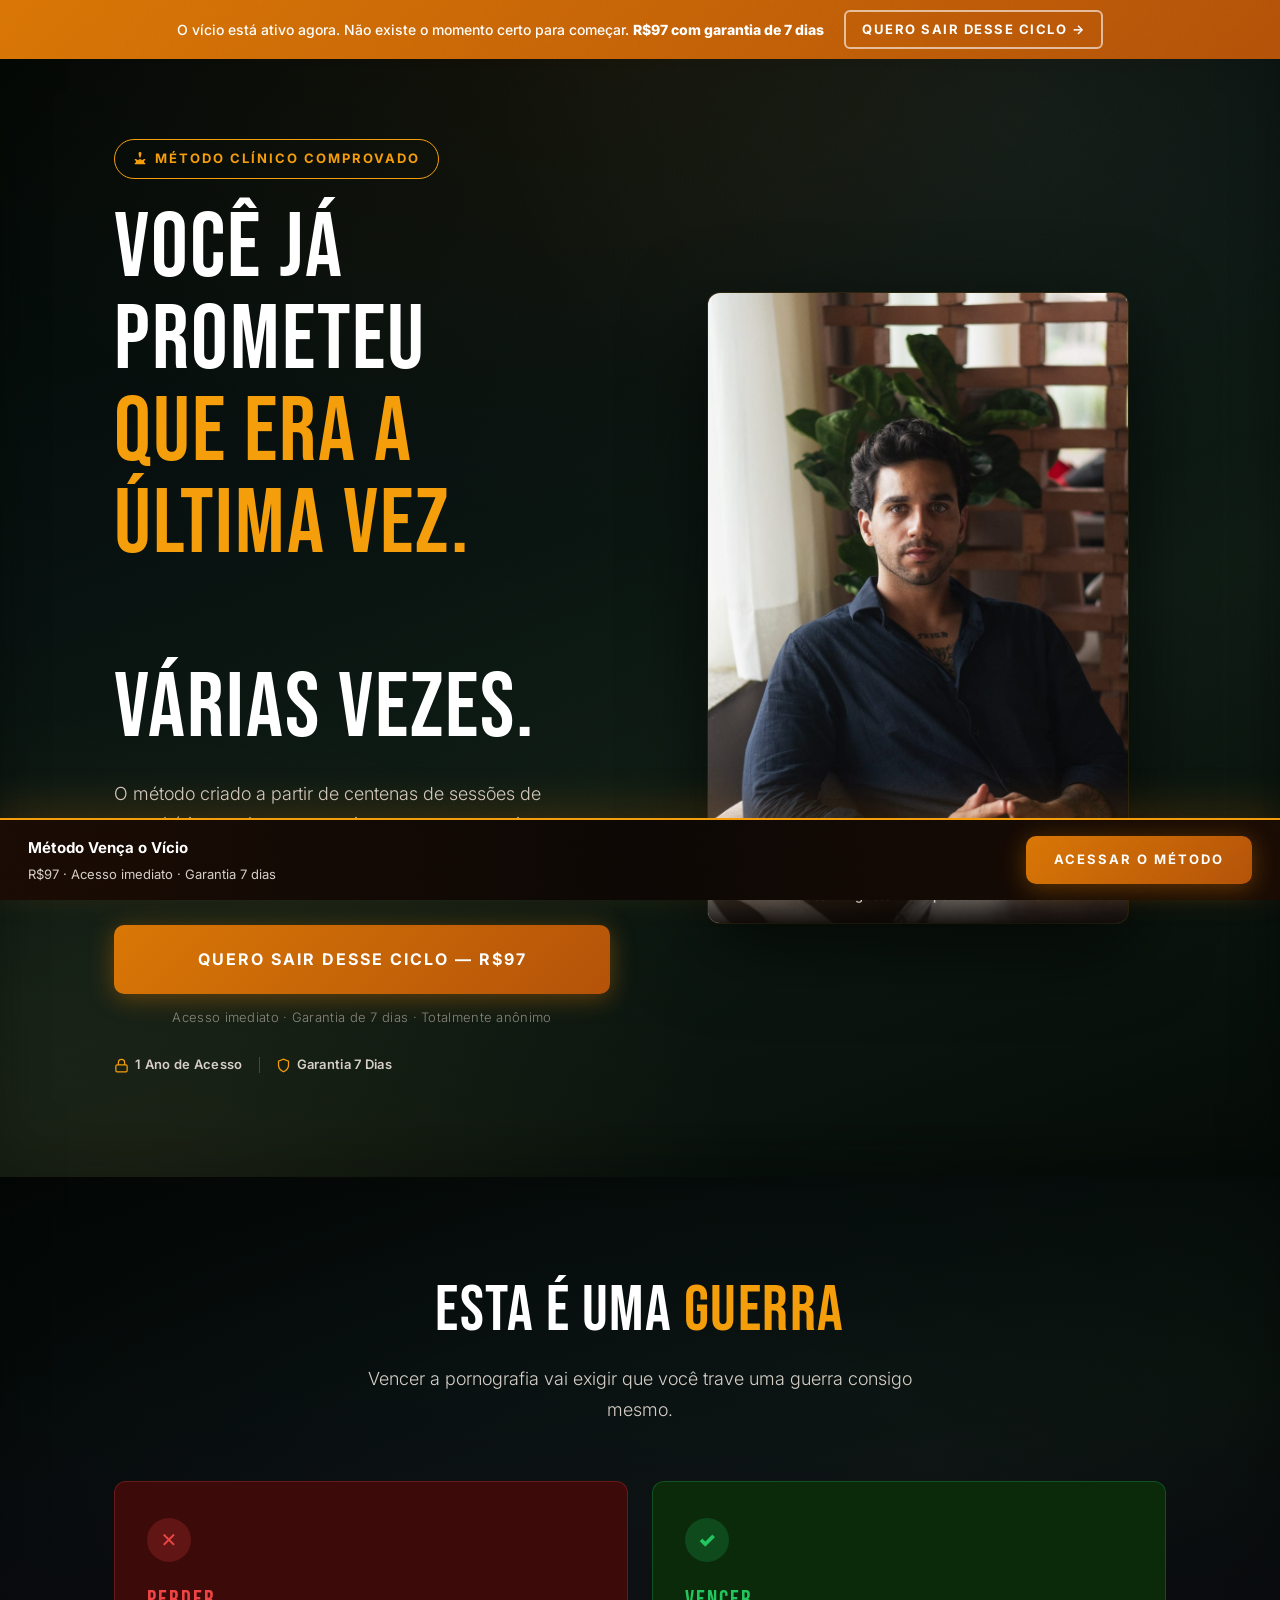
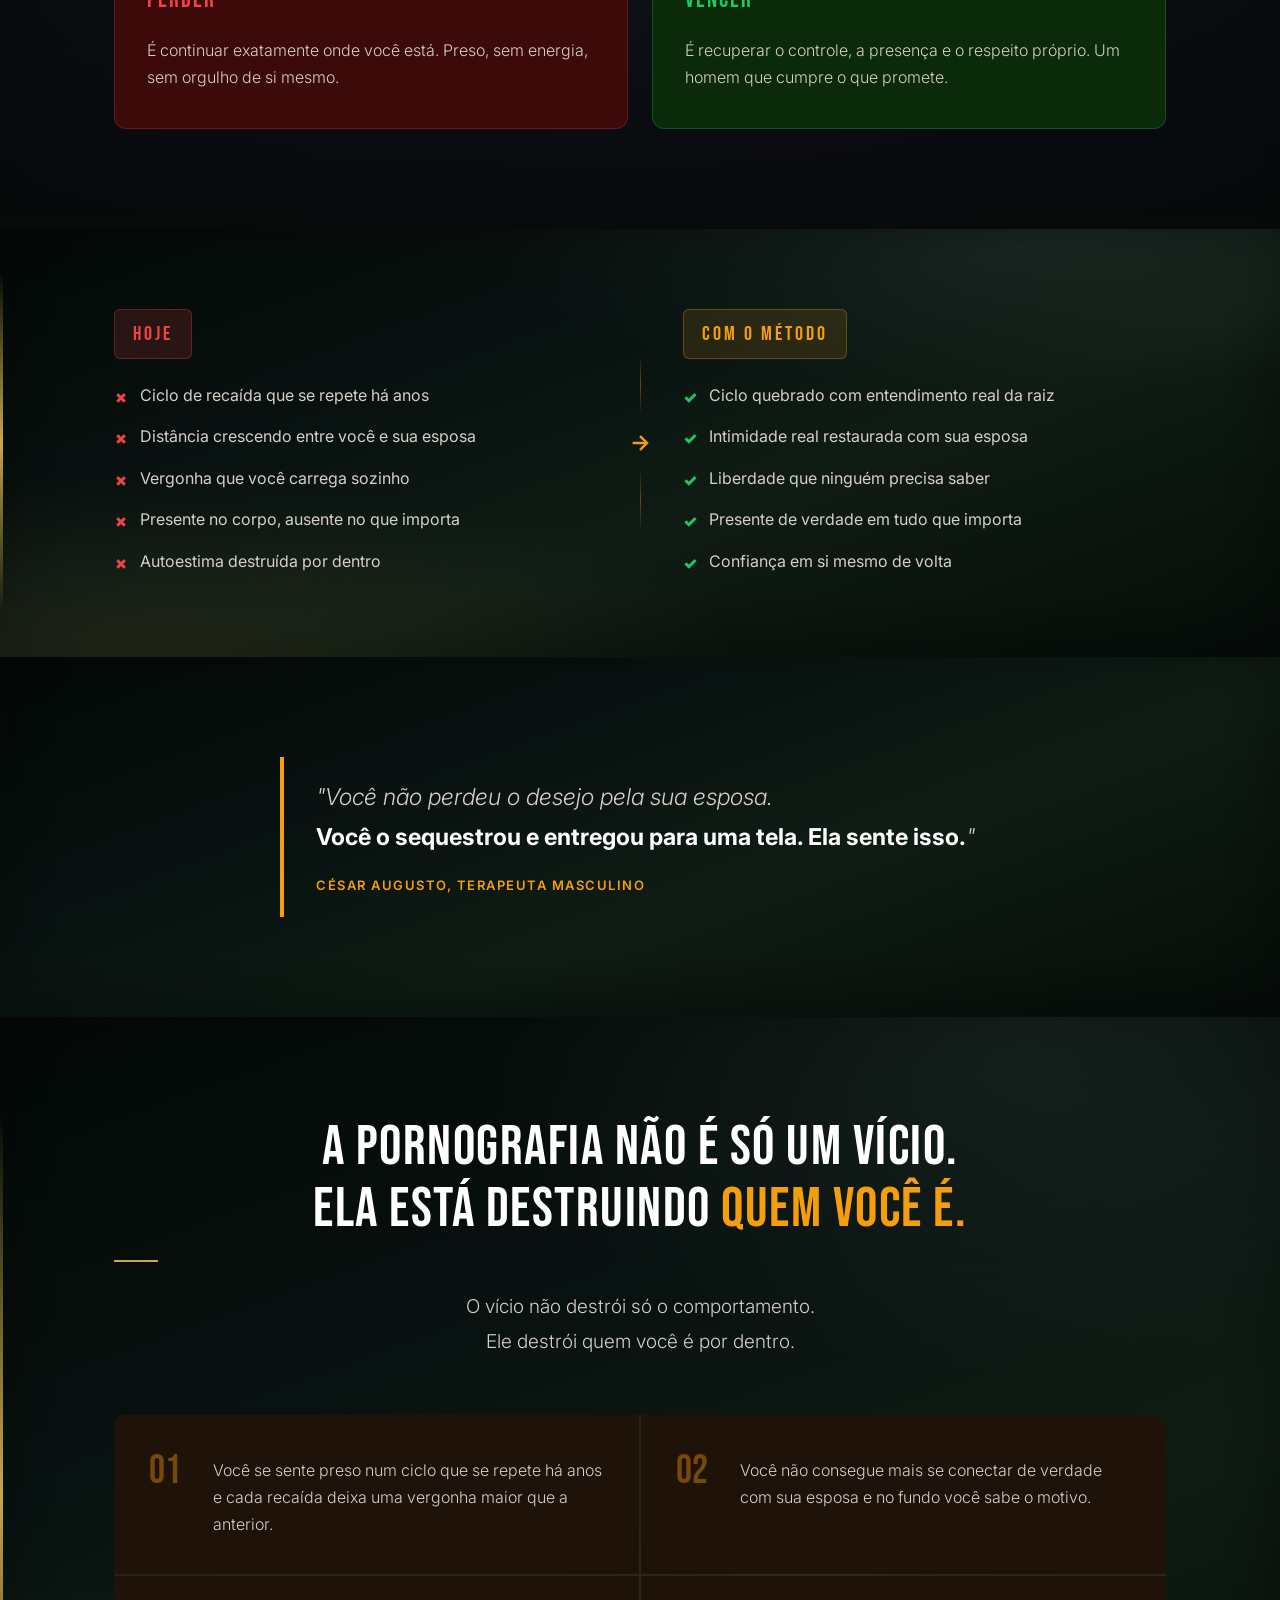
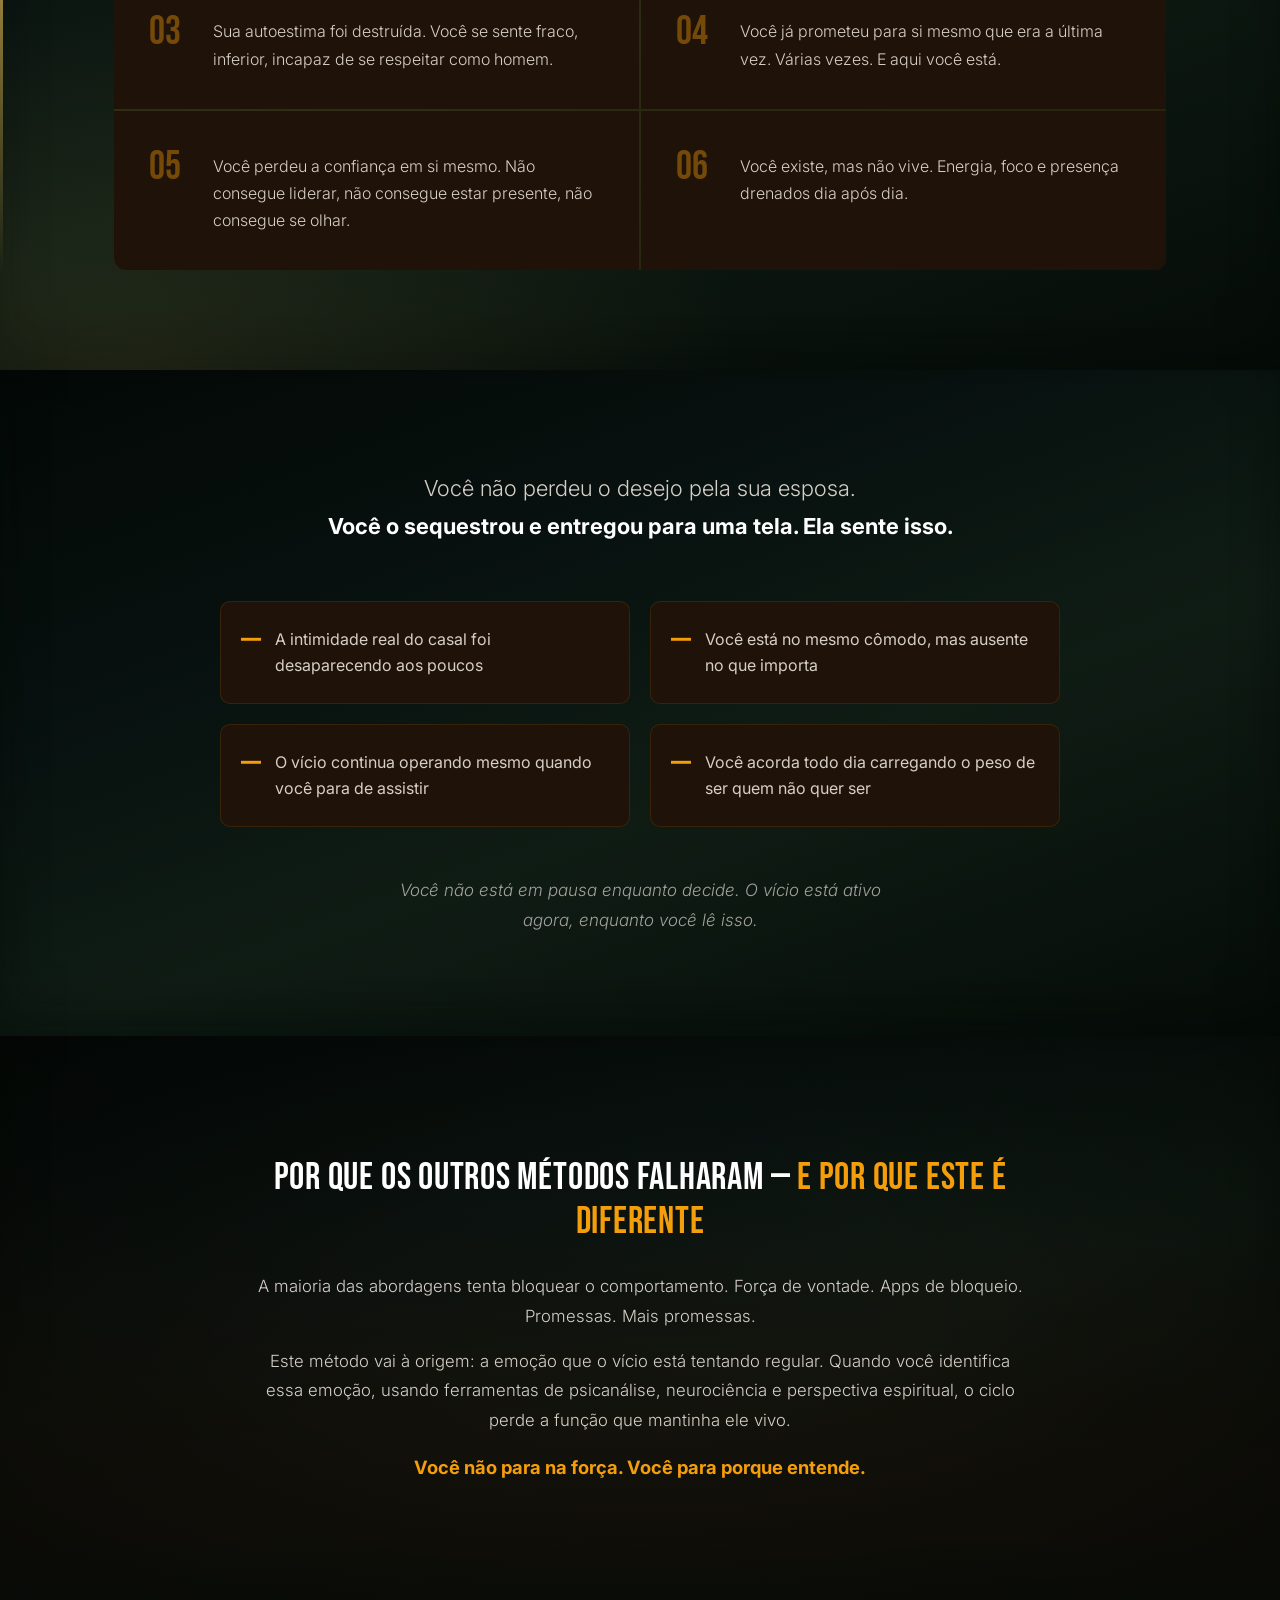
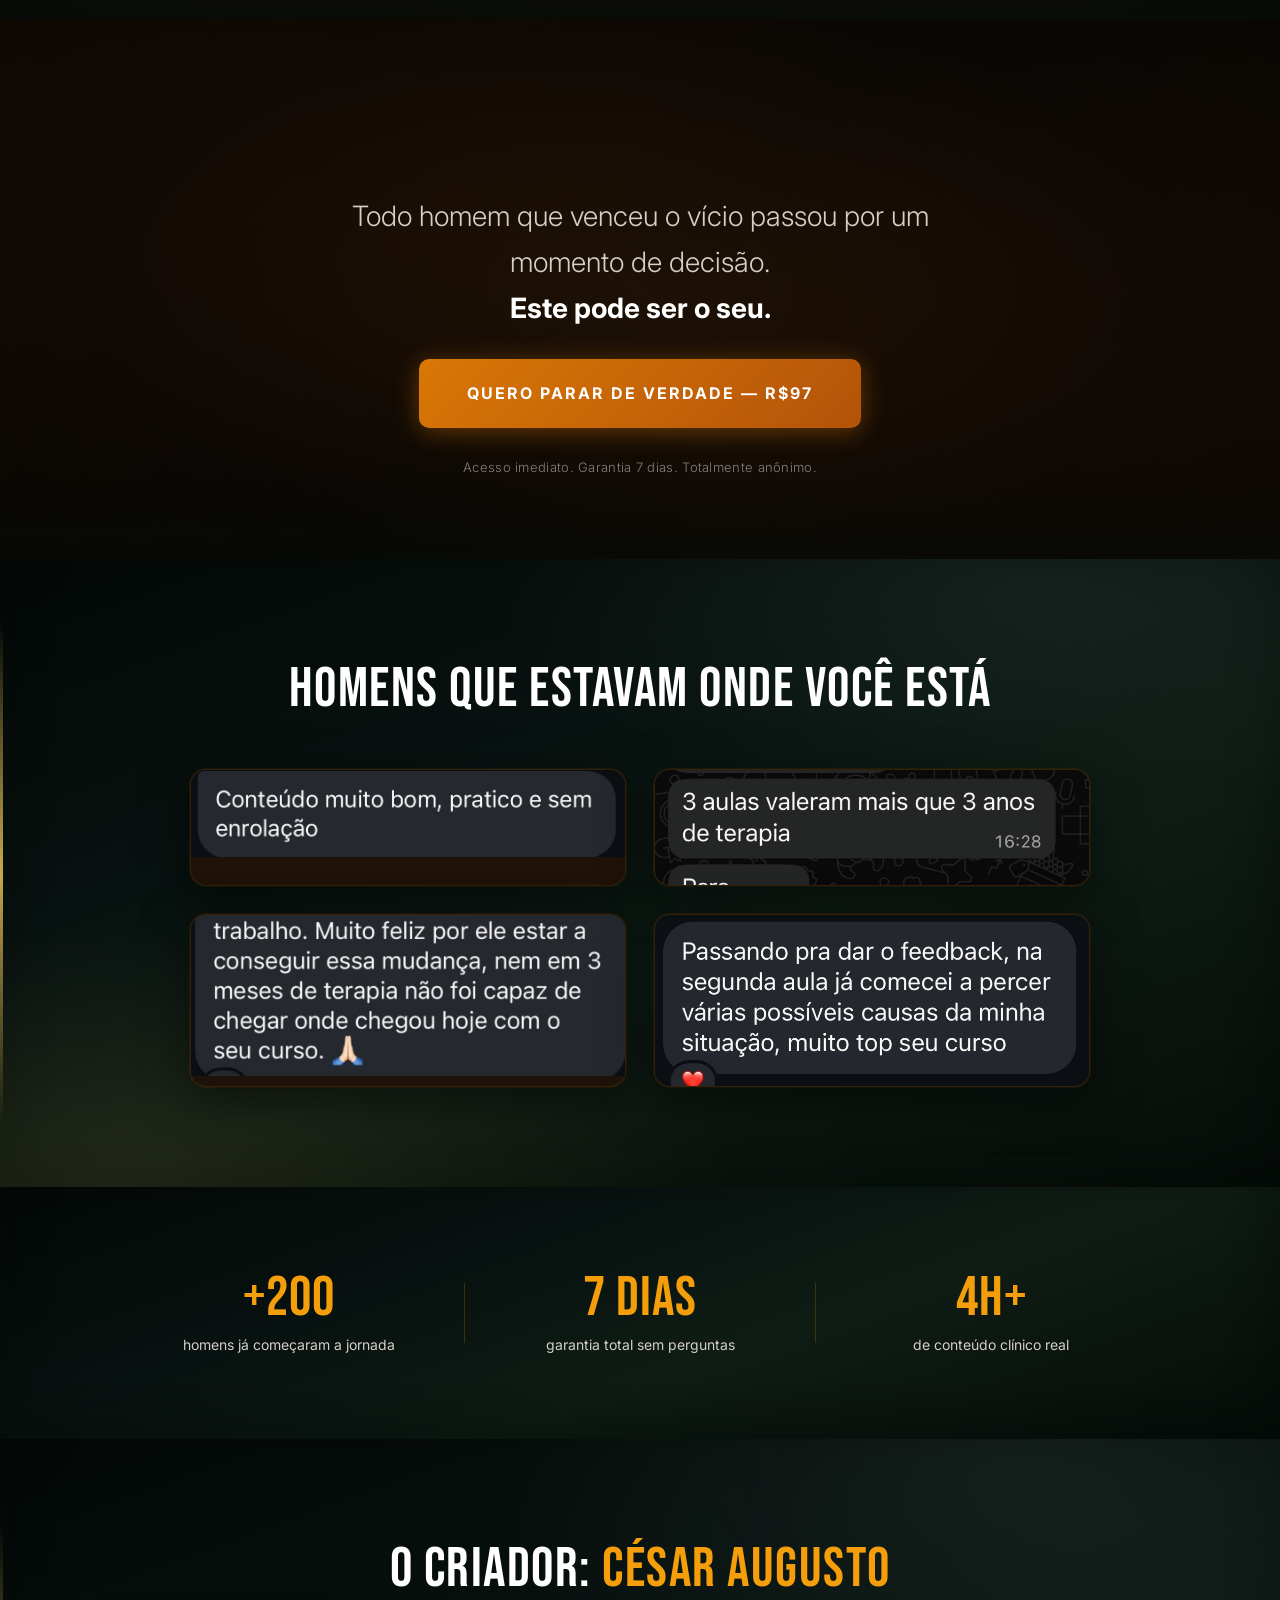
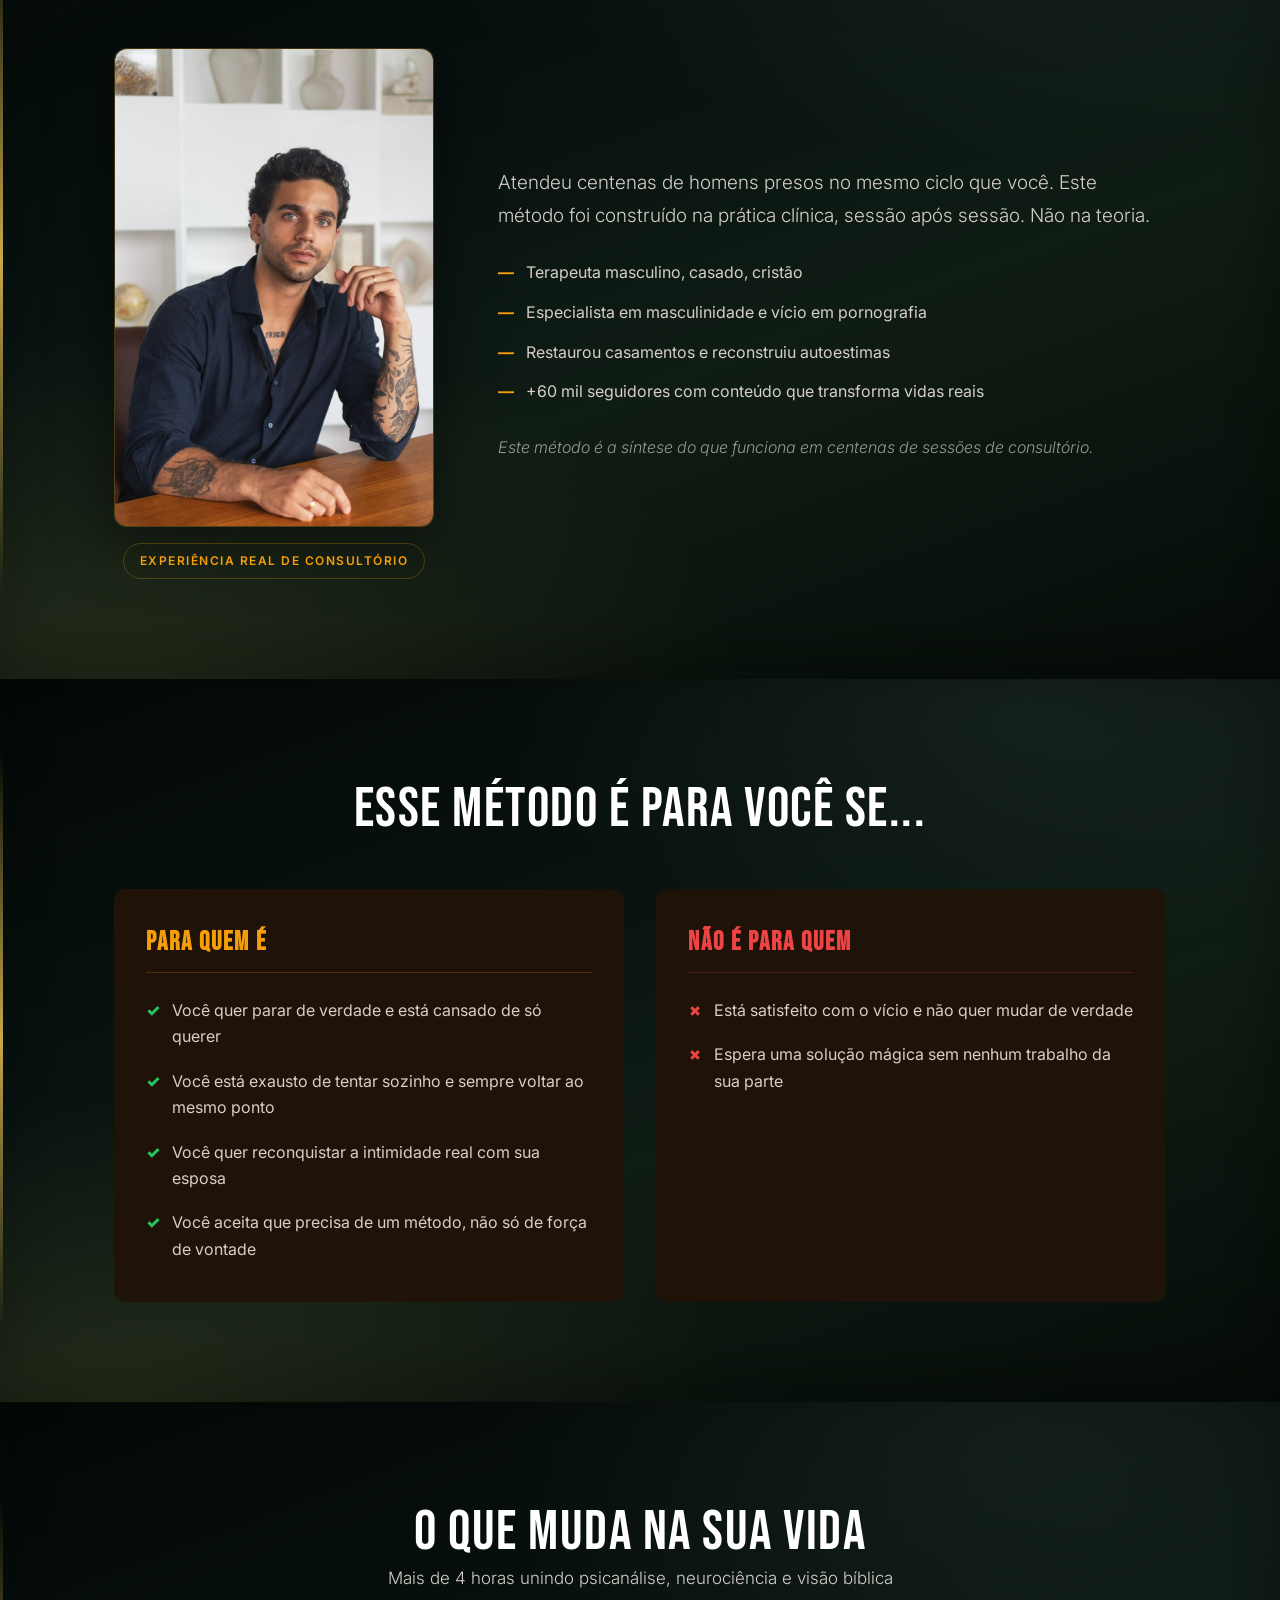
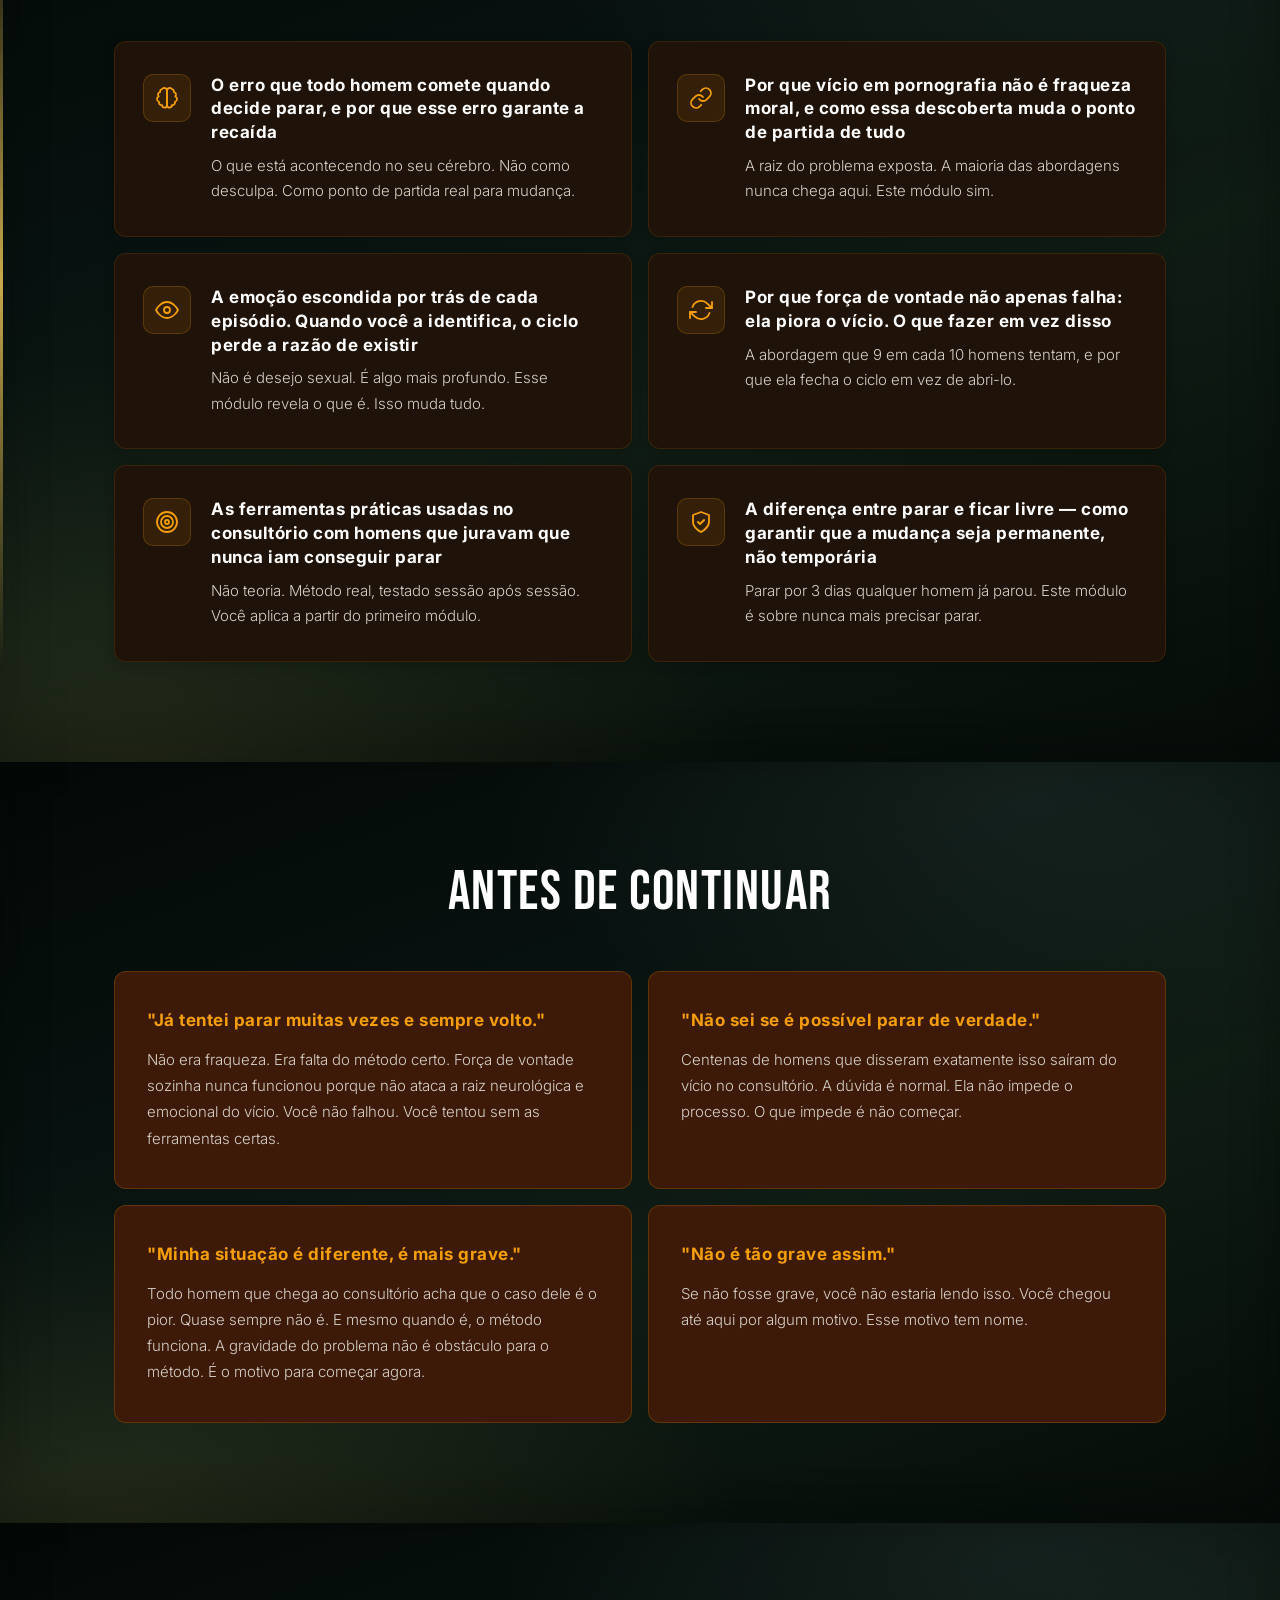
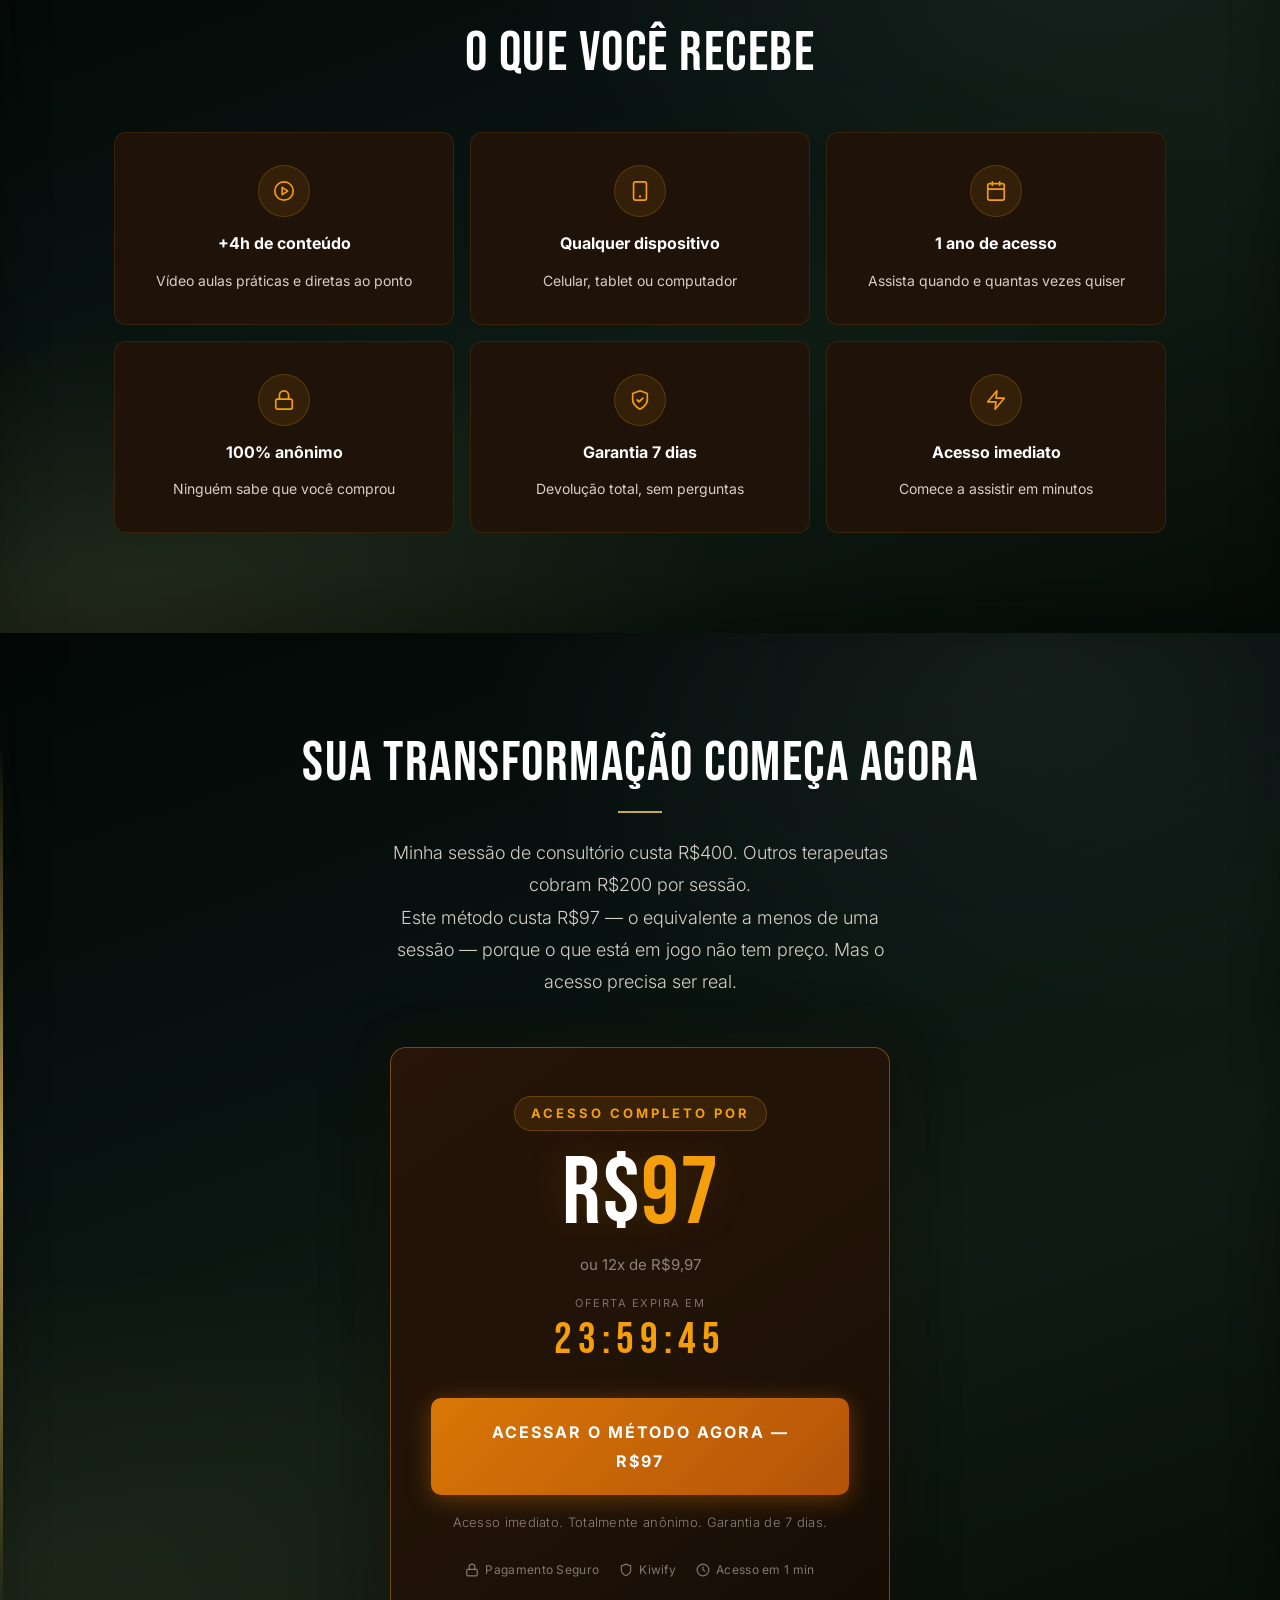
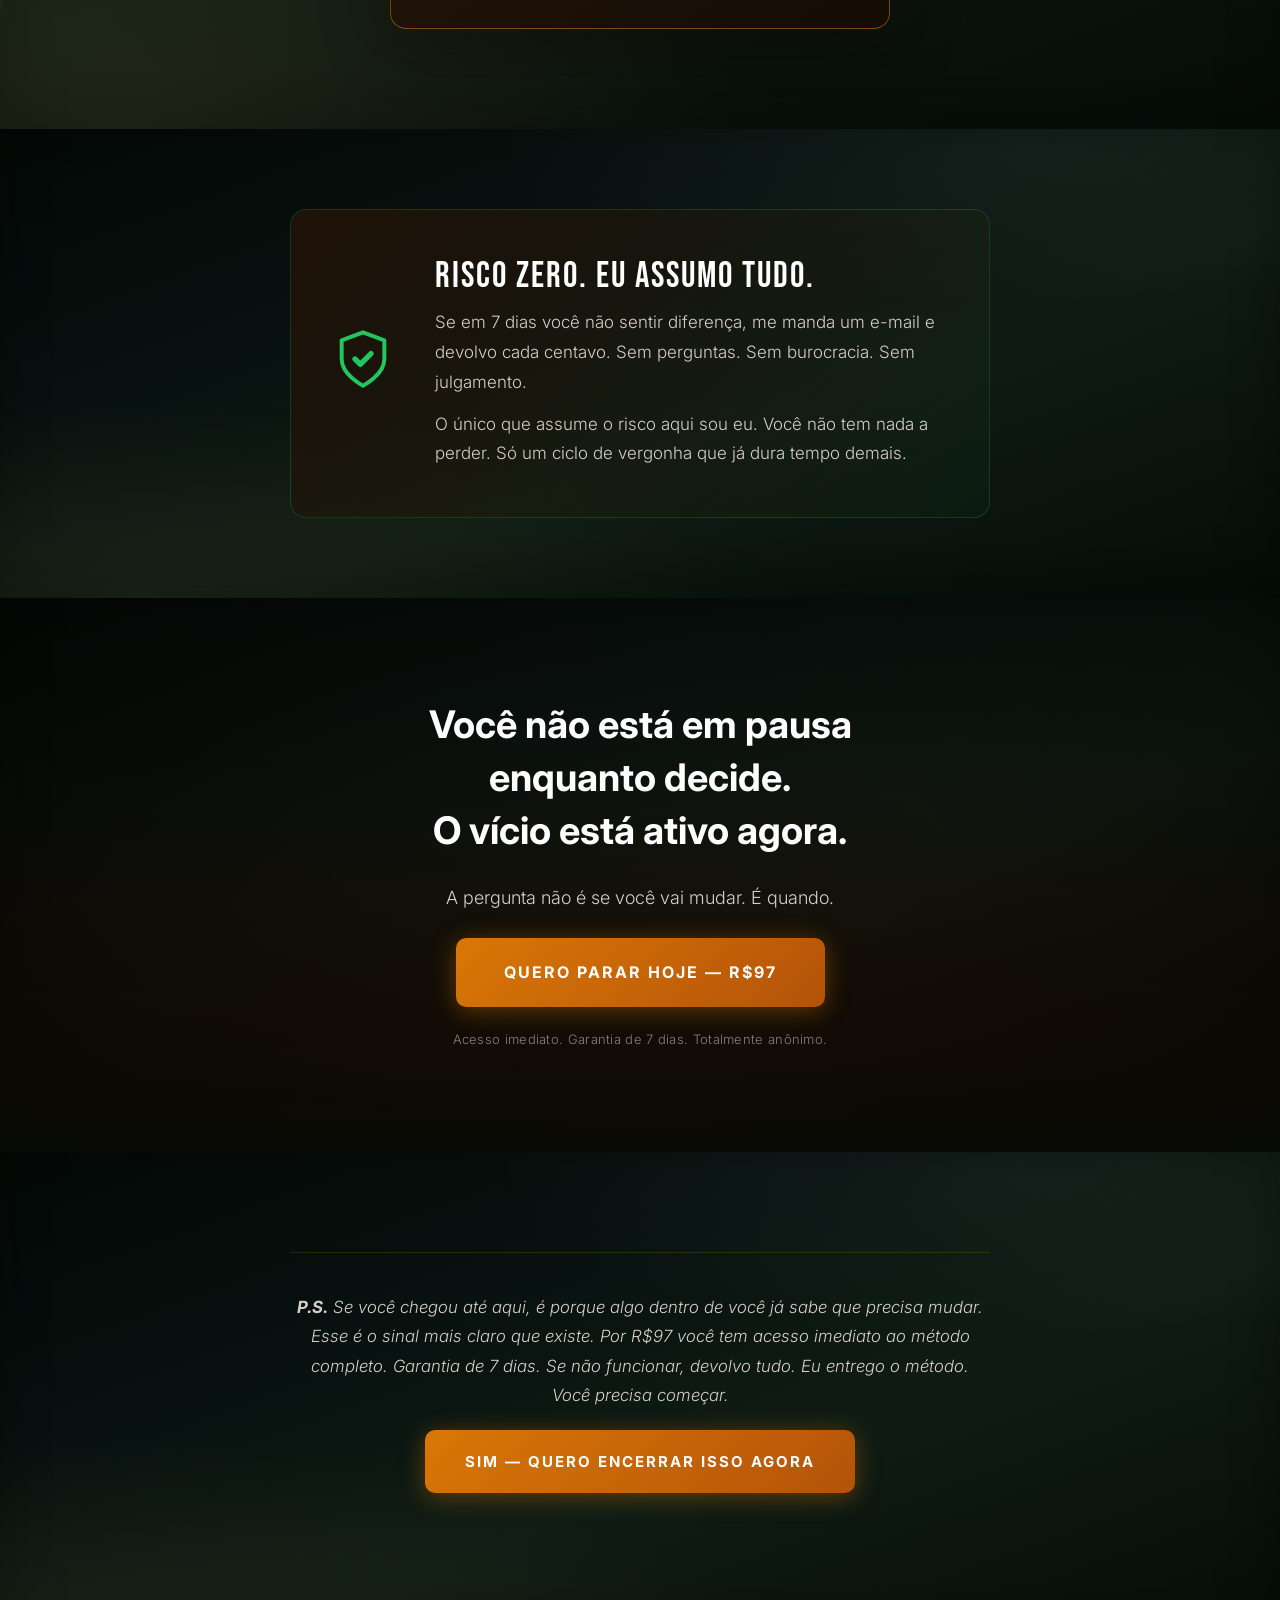
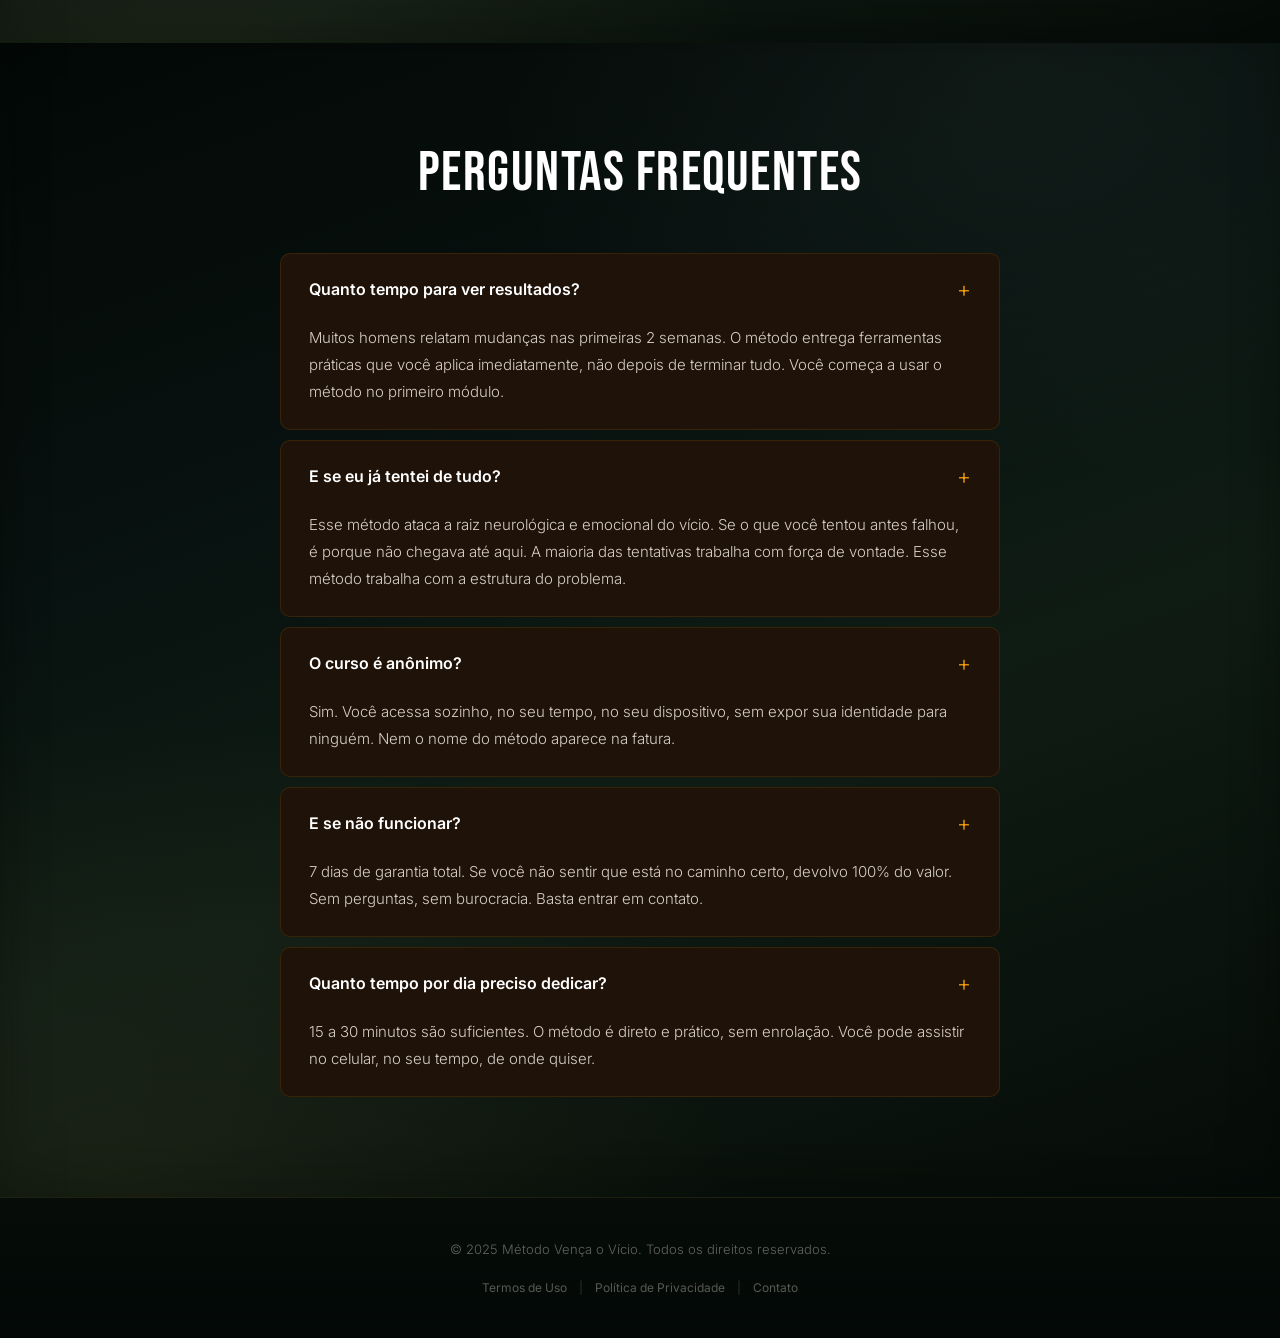
==== commit 13fcf7bd: "feat: atualiza preço para R$97 e renomeia para Método Vença o Vício" ====
--- a/index.html
+++ b/index.html
@@ -41,7 +41,7 @@
   <!-- BARRA DE URGÊNCIA -->
   <div id="urgency-bar">
     <div class="urgency-bar-inner">
-      <span class="urgency-bar-text">O vício está ativo agora. Não existe o momento certo para começar. <strong>R$37 com garantia de 7 dias</strong></span>
+      <span class="urgency-bar-text">O vício está ativo agora. Não existe o momento certo para começar. <strong>R$97 com garantia de 7 dias</strong></span>
       <a href="https://pay.kiwify.com.br/yKUfjLY" class="urgency-bar-btn" onclick="fbq('track', 'InitiateCheckout')">QUERO SAIR DESSE CICLO →</a>
     </div>
   </div>
@@ -78,7 +78,7 @@
             onclick="fbq('track', 'InitiateCheckout')"
             rel="noopener"
           >
-            QUERO SAIR DESSE CICLO — R$37
+            QUERO SAIR DESSE CICLO — R$97
           </a>
           <p class="microcopy">Acesso imediato · Garantia de 7 dias · Totalmente anônimo</p>
         </div>
@@ -311,7 +311,7 @@
         <strong>Este pode ser o seu.</strong>
       </p>
       <a href="https://pay.kiwify.com.br/yKUfjLY" class="btn-primary btn-large buy-btn reveal" onclick="fbq('track', 'InitiateCheckout')">
-        QUERO PARAR DE VERDADE — R$37
+        QUERO PARAR DE VERDADE — R$97
       </a>
       <p class="microcopy reveal">Acesso imediato. Garantia 7 dias. Totalmente anônimo.</p>
     </div>
@@ -410,7 +410,7 @@
 
         <div class="autoridade-texto reveal">
           <p class="autoridade-lead">
-            Atendeu centenas de homens presos no mesmo ciclo que você. O método deste curso foi construído na prática clínica, sessão após sessão. Não na teoria.
+            Atendeu centenas de homens presos no mesmo ciclo que você. Este método foi construído na prática clínica, sessão após sessão. Não na teoria.
           </p>
           <ul class="autoridade-bullets">
             <li>Terapeuta masculino, casado, cristão</li>
@@ -419,7 +419,7 @@
             <li>+60 mil seguidores com conteúdo que transforma vidas reais</li>
           </ul>
           <p class="autoridade-fechamento">
-            Este curso é a síntese do que funciona em centenas de sessões de consultório.
+            Este método é a síntese do que funciona em centenas de sessões de consultório.
           </p>
         </div>
       </div>
@@ -666,13 +666,13 @@
 
       <p class="preco-ancoragem reveal">
         Minha sessão de consultório custa R$400. Outros terapeutas cobram R$200 por sessão.<br>
-        Este curso custa R$37 porque não quero que o valor seja o motivo de nenhum homem continuar preso.
+        Este método custa R$97 — o equivalente a menos de uma sessão — porque o que está em jogo não tem preço. Mas o acesso precisa ser real.
       </p>
 
       <div class="preco-box reveal">
         <div class="preco-label">Acesso completo por</div>
-        <div class="preco-valor">R$<span>37</span></div>
-        <div class="preco-parcelamento">ou 12x de R$3,60</div>
+        <div class="preco-valor">R$<span>97</span></div>
+        <div class="preco-parcelamento">ou 12x de R$9,97</div>
 
         <div class="countdown-wrapper">
           <span class="countdown-label">Oferta expira em</span>
@@ -685,7 +685,7 @@
           onclick="fbq('track', 'InitiateCheckout')"
           rel="noopener"
         >
-          ACESSAR O MÉTODO AGORA — R$37
+          ACESSAR O MÉTODO AGORA — R$97
         </a>
 
         <p class="microcopy">Acesso imediato. Totalmente anônimo. Garantia de 7 dias.</p>
@@ -756,7 +756,7 @@
             onclick="fbq('track', 'InitiateCheckout')"
             rel="noopener"
           >
-            QUERO PARAR HOJE — R$37
+            QUERO PARAR HOJE — R$97
           </a>
           <p class="microcopy" style="margin-top:12px;">Acesso imediato. Garantia de 7 dias. Totalmente anônimo.</p>
         </div>
@@ -769,7 +769,7 @@
     <div class="container">
       <div class="ps-block reveal">
         <p class="ps-texto">
-          <strong>P.S.</strong> Se você chegou até aqui, é porque algo dentro de você já sabe que precisa mudar. Esse é o sinal mais claro que existe. Por R$37 você tem acesso imediato ao método completo. Garantia de 7 dias. Se não funcionar, devolvo tudo. Eu entrego o método. Você precisa começar.
+          <strong>P.S.</strong> Se você chegou até aqui, é porque algo dentro de você já sabe que precisa mudar. Esse é o sinal mais claro que existe. Por R$97 você tem acesso imediato ao método completo. Garantia de 7 dias. Se não funcionar, devolvo tudo. Eu entrego o método. Você precisa começar.
         </p>
         <a
           href="https://pay.kiwify.com.br/yKUfjLY"
@@ -799,7 +799,7 @@
           </button>
           <div class="faq-answer" hidden>
             <p>
-              Muitos homens relatam mudanças nas primeiras 2 semanas. O curso entrega ferramentas
+              Muitos homens relatam mudanças nas primeiras 2 semanas. O método entrega ferramentas
               práticas que você aplica imediatamente, não depois de terminar tudo. Você começa
               a usar o método no primeiro módulo.
             </p>
@@ -828,7 +828,7 @@
           <div class="faq-answer" hidden>
             <p>
               Sim. Você acessa sozinho, no seu tempo, no seu dispositivo, sem expor sua identidade
-              para ninguém. Nem o nome do curso aparece na fatura.
+              para ninguém. Nem o nome do método aparece na fatura.
             </p>
           </div>
         </div>
@@ -853,7 +853,7 @@
           </button>
           <div class="faq-answer" hidden>
             <p>
-              15 a 30 minutos são suficientes. O curso é direto e prático, sem enrolação. Você
+              15 a 30 minutos são suficientes. O método é direto e prático, sem enrolação. Você
               pode assistir no celular, no seu tempo, de onde quiser.
             </p>
           </div>
@@ -867,7 +867,7 @@
   ============================================================ -->
   <footer id="footer">
     <div class="container">
-      <p class="footer-copy">© 2025 Como Vencer a Pornografia. Todos os direitos reservados.</p>
+      <p class="footer-copy">© 2025 Método Vença o Vício. Todos os direitos reservados.</p>
       <nav class="footer-links" aria-label="Links do rodapé">
         <a href="#">Termos de Uso</a>
         <span aria-hidden="true">|</span>
@@ -882,8 +882,8 @@
   <div id="sticky-cta" class="sticky-cta-hidden">
     <div class="sticky-cta-inner">
       <div class="sticky-cta-text">
-        <strong>Vença o Vício em Pornografia</strong>
-        <span>R$37 · Acesso imediato · Garantia 7 dias</span>
+        <strong>Método Vença o Vício</strong>
+        <span>R$97 · Acesso imediato · Garantia 7 dias</span>
       </div>
       <a href="https://pay.kiwify.com.br/yKUfjLY" class="btn-primary sticky-cta-btn buy-btn" onclick="fbq('track', 'InitiateCheckout')">ACESSAR O MÉTODO</a>
     </div>
@@ -896,8 +896,8 @@
       <button class="exit-popup-close" id="exit-popup-close" aria-label="Fechar">✕</button>
       <div class="exit-popup-icon">ESPERA</div>
       <h2 class="exit-popup-title">Antes de ir embora</h2>
-      <p class="exit-popup-text">Você chegou até aqui por um motivo. O vício não para enquanto você decide. <strong>Por R$37 você tem acesso imediato ao método completo, com garantia de 7 dias.</strong></p>
-      <a href="https://pay.kiwify.com.br/yKUfjLY" class="btn-primary exit-popup-btn buy-btn" onclick="fbq('track', 'InitiateCheckout')">ACESSAR O MÉTODO POR R$37</a>
+      <p class="exit-popup-text">Você chegou até aqui por um motivo. O vício não para enquanto você decide. <strong>Por R$97 você tem acesso imediato ao método completo, com garantia de 7 dias.</strong></p>
+      <a href="https://pay.kiwify.com.br/yKUfjLY" class="btn-primary exit-popup-btn buy-btn" onclick="fbq('track', 'InitiateCheckout')">ACESSAR O MÉTODO POR R$97</a>
       <p class="exit-popup-microcopy">Garantia de 7 dias. Totalmente anônimo.</p>
     </div>
   </div>
--- a/css/styles.css
+++ b/css/styles.css
@@ -1647,7 +1647,7 @@
   }
 
   .cesar-photo-wrapper {
-    max-width: 280px;
+    max-width: 100%;
     margin: 0 auto;
   }
 
@@ -1718,3 +1718,101 @@
     grid-template-columns: 1fr;
   }
 }
+
+/* ============================================================
+   CINEMATOGRAFIA — classes compartilhadas com RM
+   Referência: gerar-carrossel-v2.js (@cesaraugustoo__)
+   ============================================================ */
+
+/* Grain overlay cinematográfico 35mm (canvas injetado via JS) */
+.grain-overlay {
+  position: fixed;
+  inset: 0;
+  z-index: 9998;
+  pointer-events: none;
+  opacity: 0.025;
+  mix-blend-mode: soft-light;
+}
+
+/* Linha dourada esquerda — carrossel pattern */
+.cine-gold-line {
+  position: relative;
+}
+.cine-gold-line > .container { position: relative; z-index: 1; }
+.cine-gold-line::after {
+  content: '';
+  position: absolute;
+  left: 0;
+  top: 10%; bottom: 10%;
+  width: 3px;
+  background: linear-gradient(to bottom, transparent, var(--accent), transparent);
+  pointer-events: none;
+  z-index: 2;
+}
+
+/* Divisor dourado 44px */
+.cine-divisor {
+  width: 44px;
+  height: 2px;
+  background: var(--accent);
+  border: none;
+  margin: 20px 0 28px;
+  display: block;
+}
+
+/* Deakins lighting — elipses de luz nas seções texto */
+.cine-storaro {
+  position: absolute;
+  inset: 0;
+  background:
+    radial-gradient(ellipse 70% 55% at 80% 5%, rgba(180,140,60,.06) 0%, transparent 60%),
+    radial-gradient(ellipse 80% 70% at 10% 100%, rgba(217,119,6,.08) 0%, transparent 60%);
+  pointer-events: none;
+  z-index: 0;
+}
+
+/* Vinheta Willis — escurece bordas, centro limpo */
+.cine-vinheta {
+  position: absolute;
+  inset: 0;
+  background: radial-gradient(ellipse 86% 80% at 50% 45%, transparent 25%, rgba(1,4,2,.65) 100%);
+  pointer-events: none;
+  z-index: 1;
+}
+
+/* Seções cinematográficas com imagem de fundo no desktop */
+.section-cine-guerra,
+.section-cine-mecanismo,
+.section-cine-virada,
+.section-urgencia {
+  position: relative;
+  overflow: hidden;
+}
+
+/* Img mobile oculta por padrão (desktop usa CSS background via vinheta) */
+.cine-img-mobile { display: none; }
+
+/* ── MOBILE: img real com fade — topo E base ── */
+@media (max-width: 768px) {
+  /* Oculta vinheta — img real substitui */
+  .cine-vinheta { display: none; }
+
+  /* Remove min-height e centra layout das seções cinematográficas */
+  .section-cine-guerra,
+  .section-cine-mecanismo,
+  .section-cine-virada,
+  .section-urgencia { min-height: unset; display: block; }
+
+  /* Img real com dissolve topo + base — Deakins */
+  .cine-img-mobile {
+    display: block;
+    width: 100%;
+    height: 300px;
+    object-fit: cover;
+    object-position: center 30%;
+    filter: brightness(0.72) saturate(0.55) contrast(1.12);
+    -webkit-mask-image: linear-gradient(to bottom, transparent 0%, black 14%, black 60%, transparent 100%);
+    mask-image: linear-gradient(to bottom, transparent 0%, black 14%, black 60%, transparent 100%);
+    margin-bottom: -40px;
+  }
+}
--- a/css/premium.css
+++ b/css/premium.css
@@ -460,6 +460,8 @@
     background-image: none;
     min-height: unset;
     display: block;
+    /* Imagem começa direto no topo — sem gap escuro antes da foto */
+    padding-top: 0 !important;
   }
 
   /* Remove overlays (::before/::after) no mobile — img já tem fade */
@@ -470,18 +472,18 @@
     display: none;
   }
 
-  /* Img real: aparece, dissolve na base → funde com o fundo da seção */
+  /* Img real: sem fade no topo (imagem começa na borda), dissolve na base */
   .cine-img-mobile {
     display: block;
     width: 100%;
-    height: 340px;
+    height: 320px;
     object-fit: cover;
     object-position: center 20%;
     filter: brightness(0.76) saturate(0.60) contrast(1.15);
-    /* Fade bottom: imagem flui para o fundo da seção */
-    -webkit-mask-image: linear-gradient(to bottom, black 0%, black 55%, transparent 100%);
-    mask-image: linear-gradient(to bottom, black 0%, black 55%, transparent 100%);
-    margin-bottom: -50px; /* overlap maior para fusão mais suave */
+    /* Opaco no topo, dissolve apenas no fundo para fundir com o conteúdo */
+    -webkit-mask-image: linear-gradient(to bottom, black 0%, black 60%, transparent 100%);
+    mask-image: linear-gradient(to bottom, black 0%, black 60%, transparent 100%);
+    margin-bottom: -80px;
   }
 }
 
@@ -597,9 +599,10 @@
 #hero > .container { position: relative; z-index: 1; }
 
 /* ── Atmospheric bleed — travelling de câmera entre seções (Lubezki) ── */
+/* Só nas transições entre seções de cores diferentes */
 .section-dark,
 .section-darker {
-  box-shadow: 0 -40px 80px rgba(3,8,6,0.8) inset;
+  box-shadow: 0 -20px 48px rgba(3,8,6,0.4) inset;
 }
 
 /* ── Nível A: seções de alta emoção recebem tratamento completo ── */
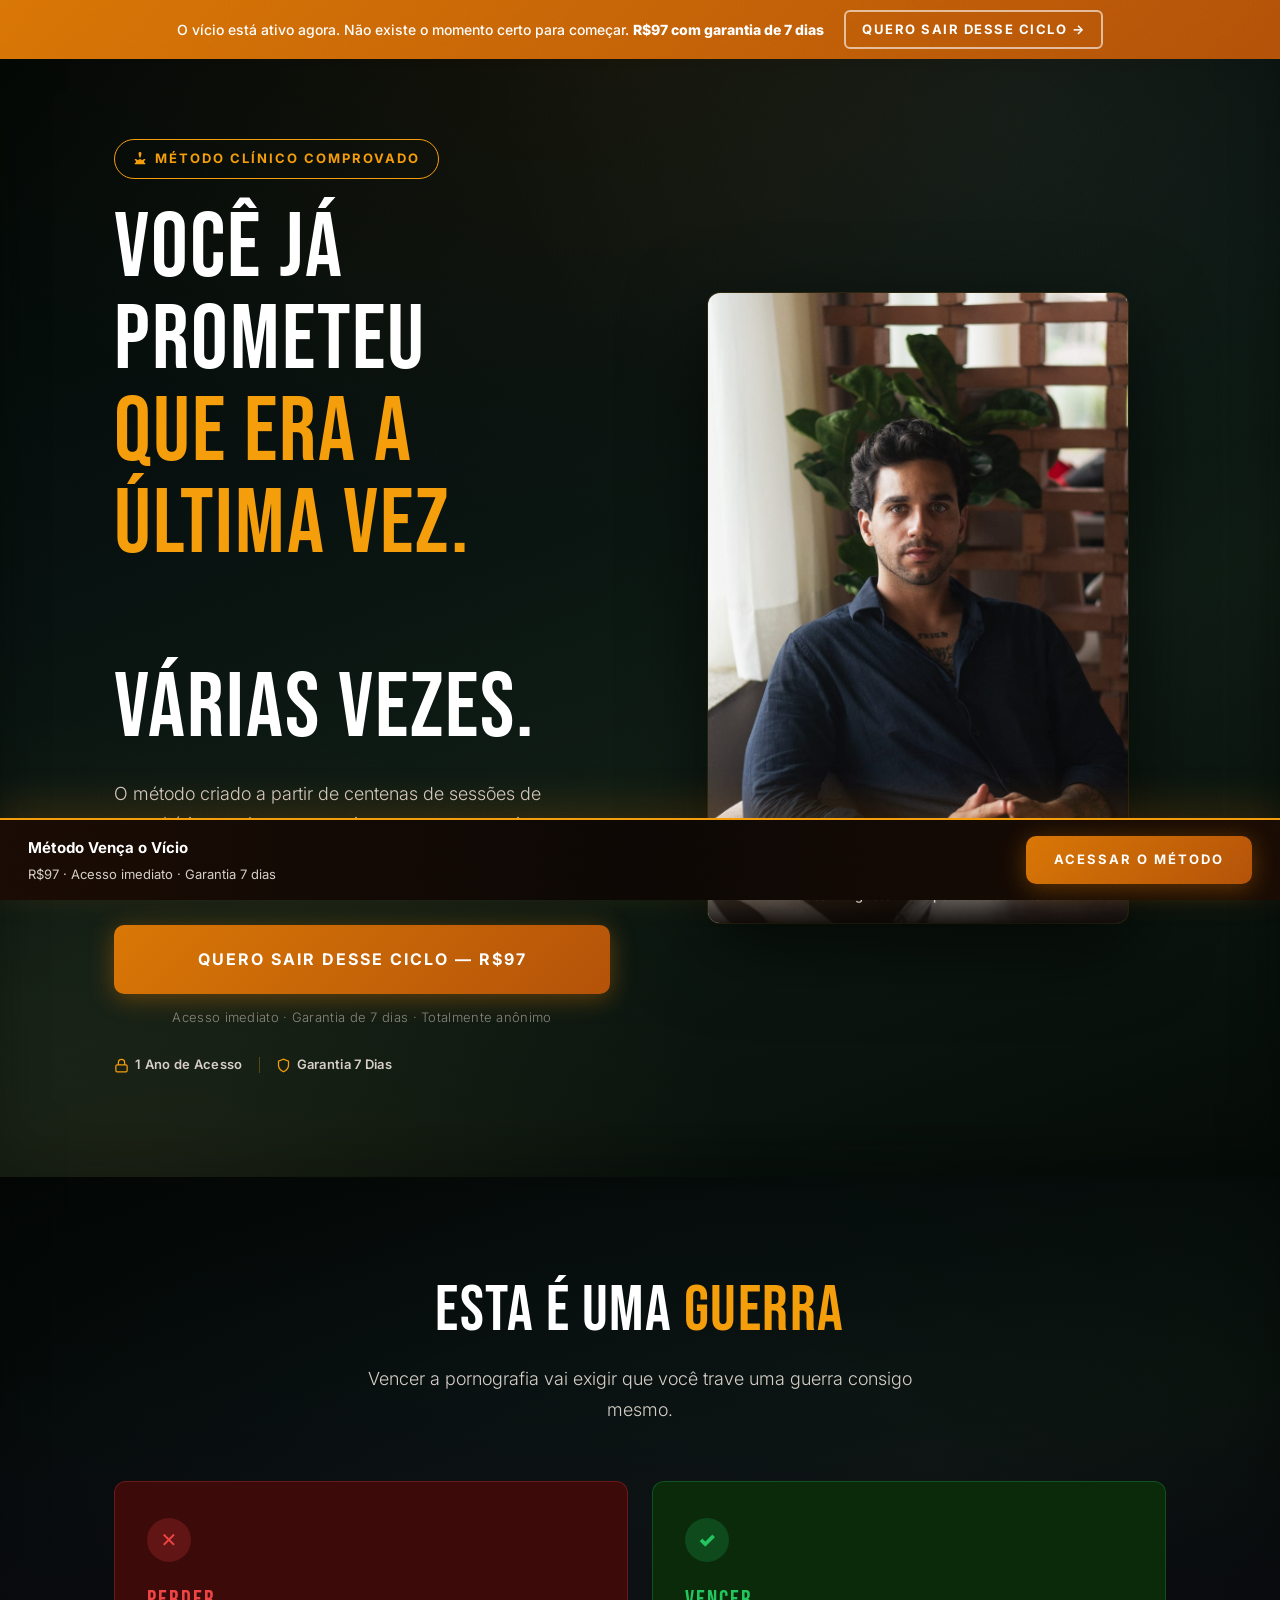
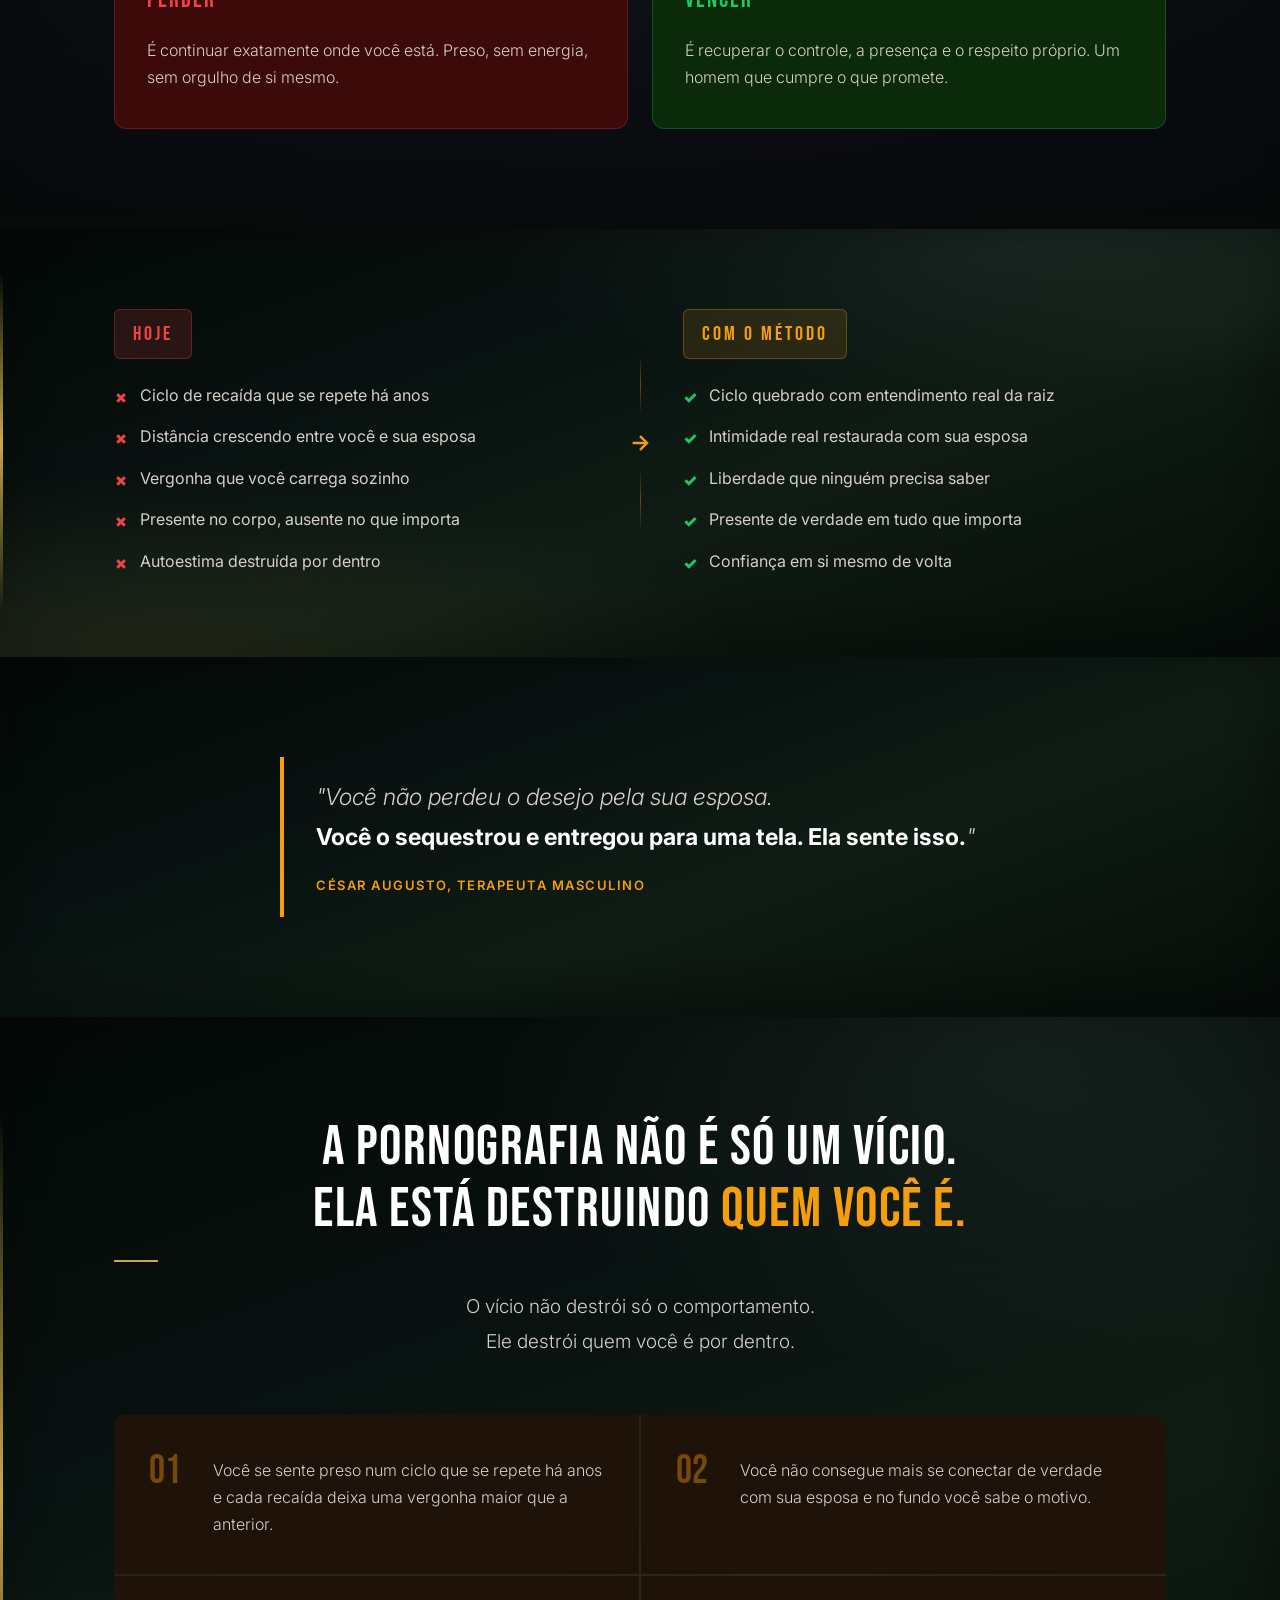
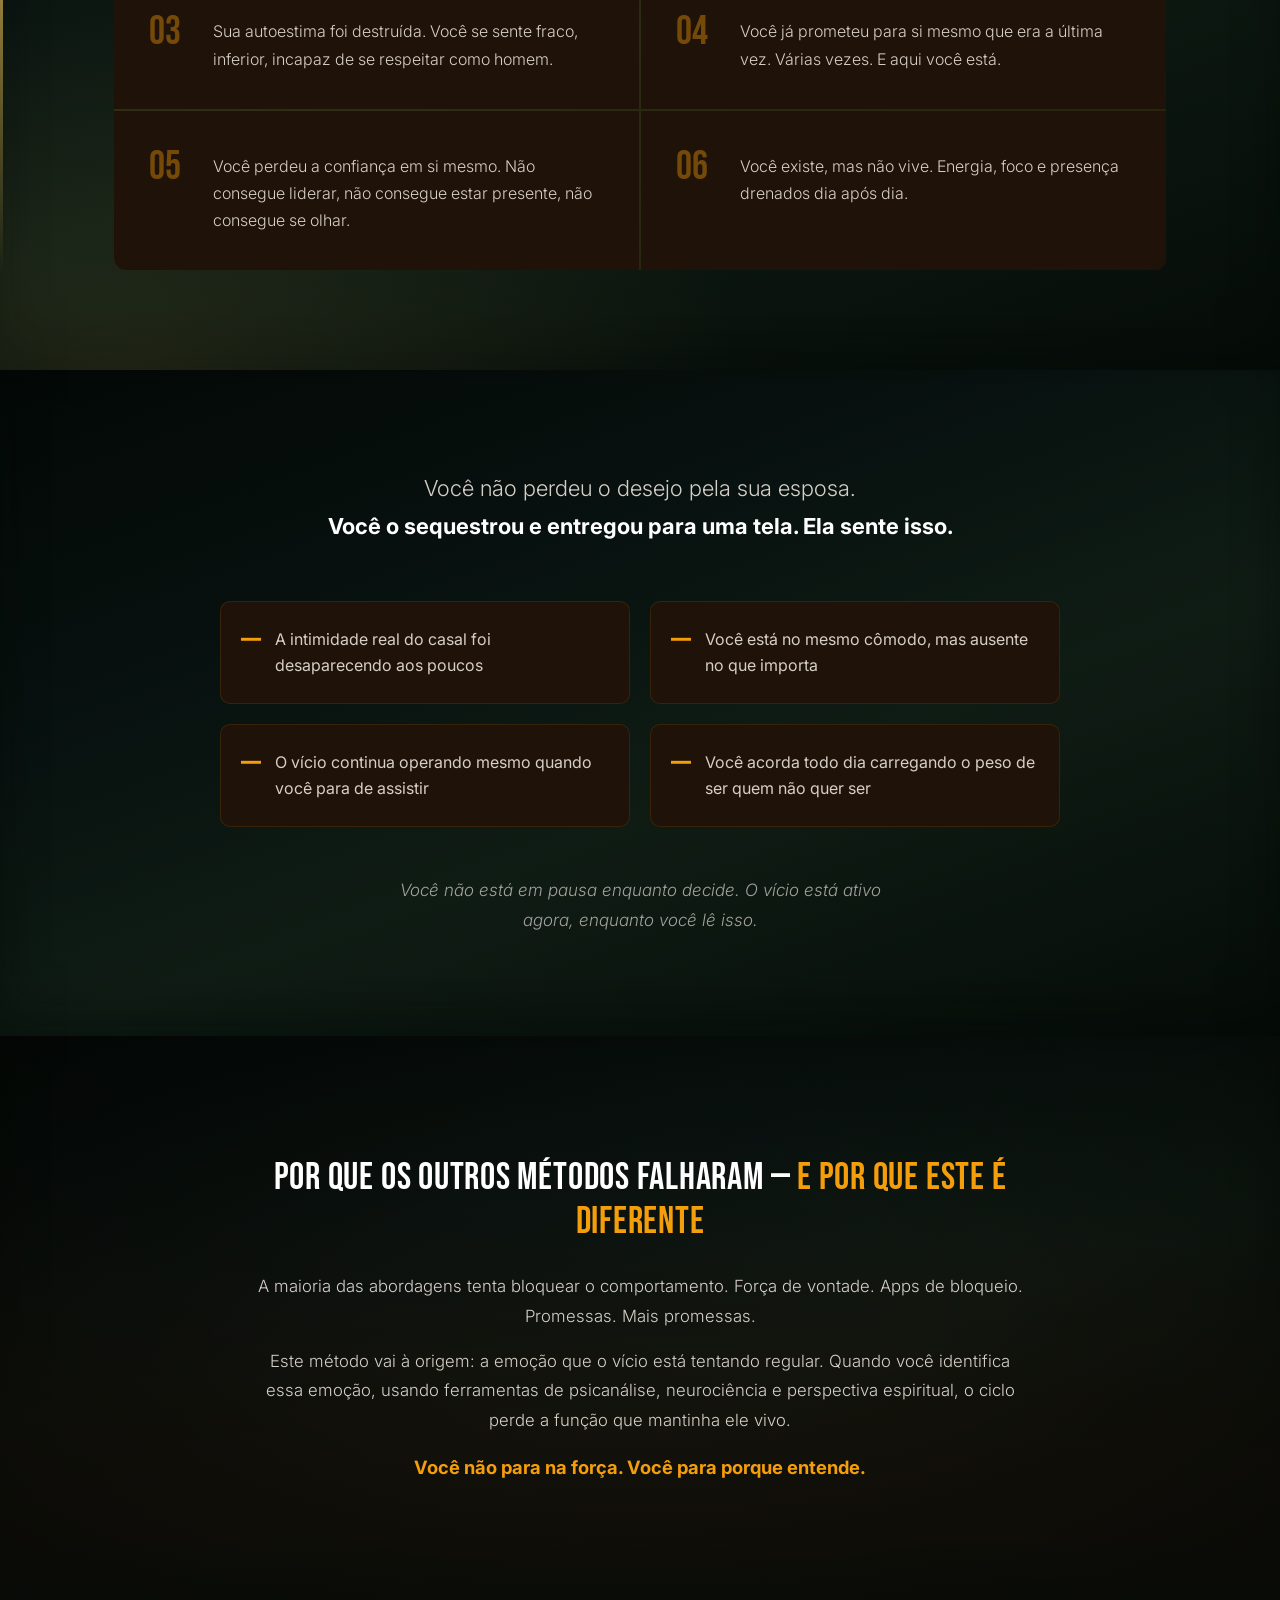
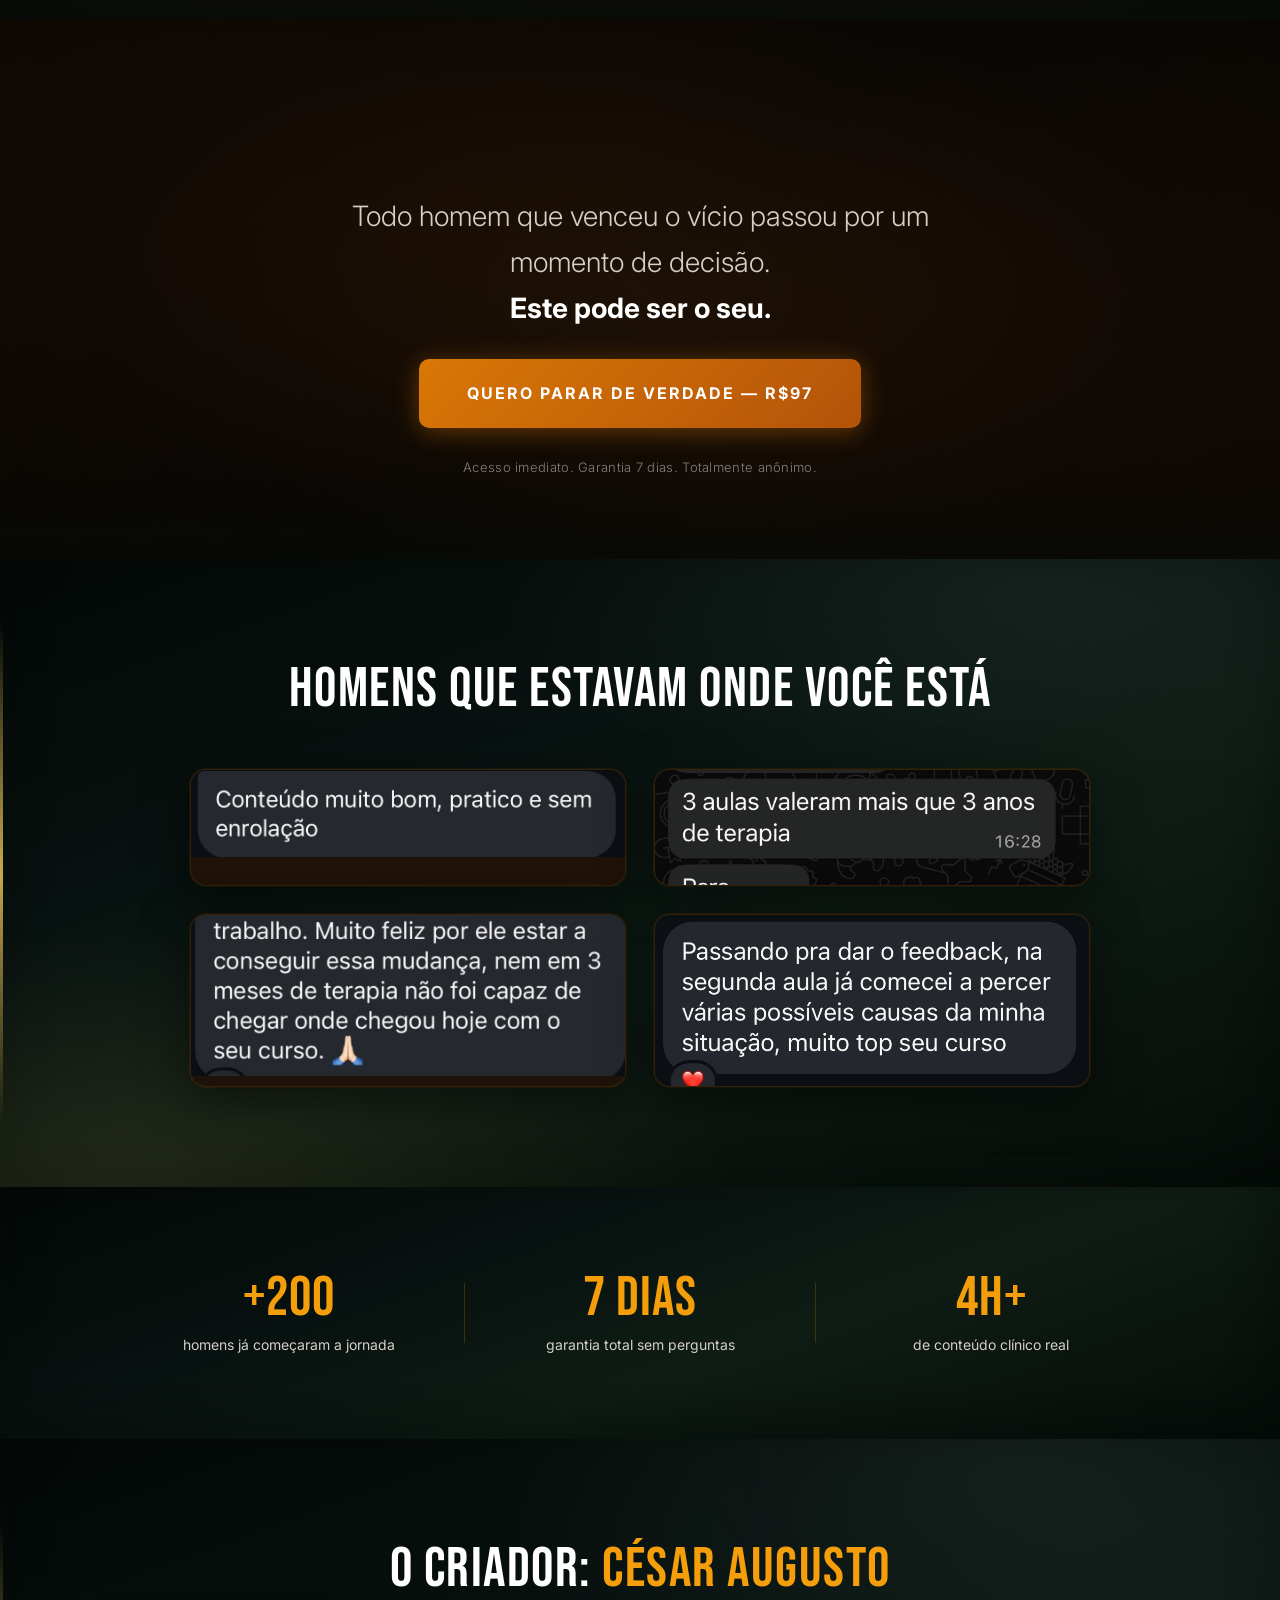
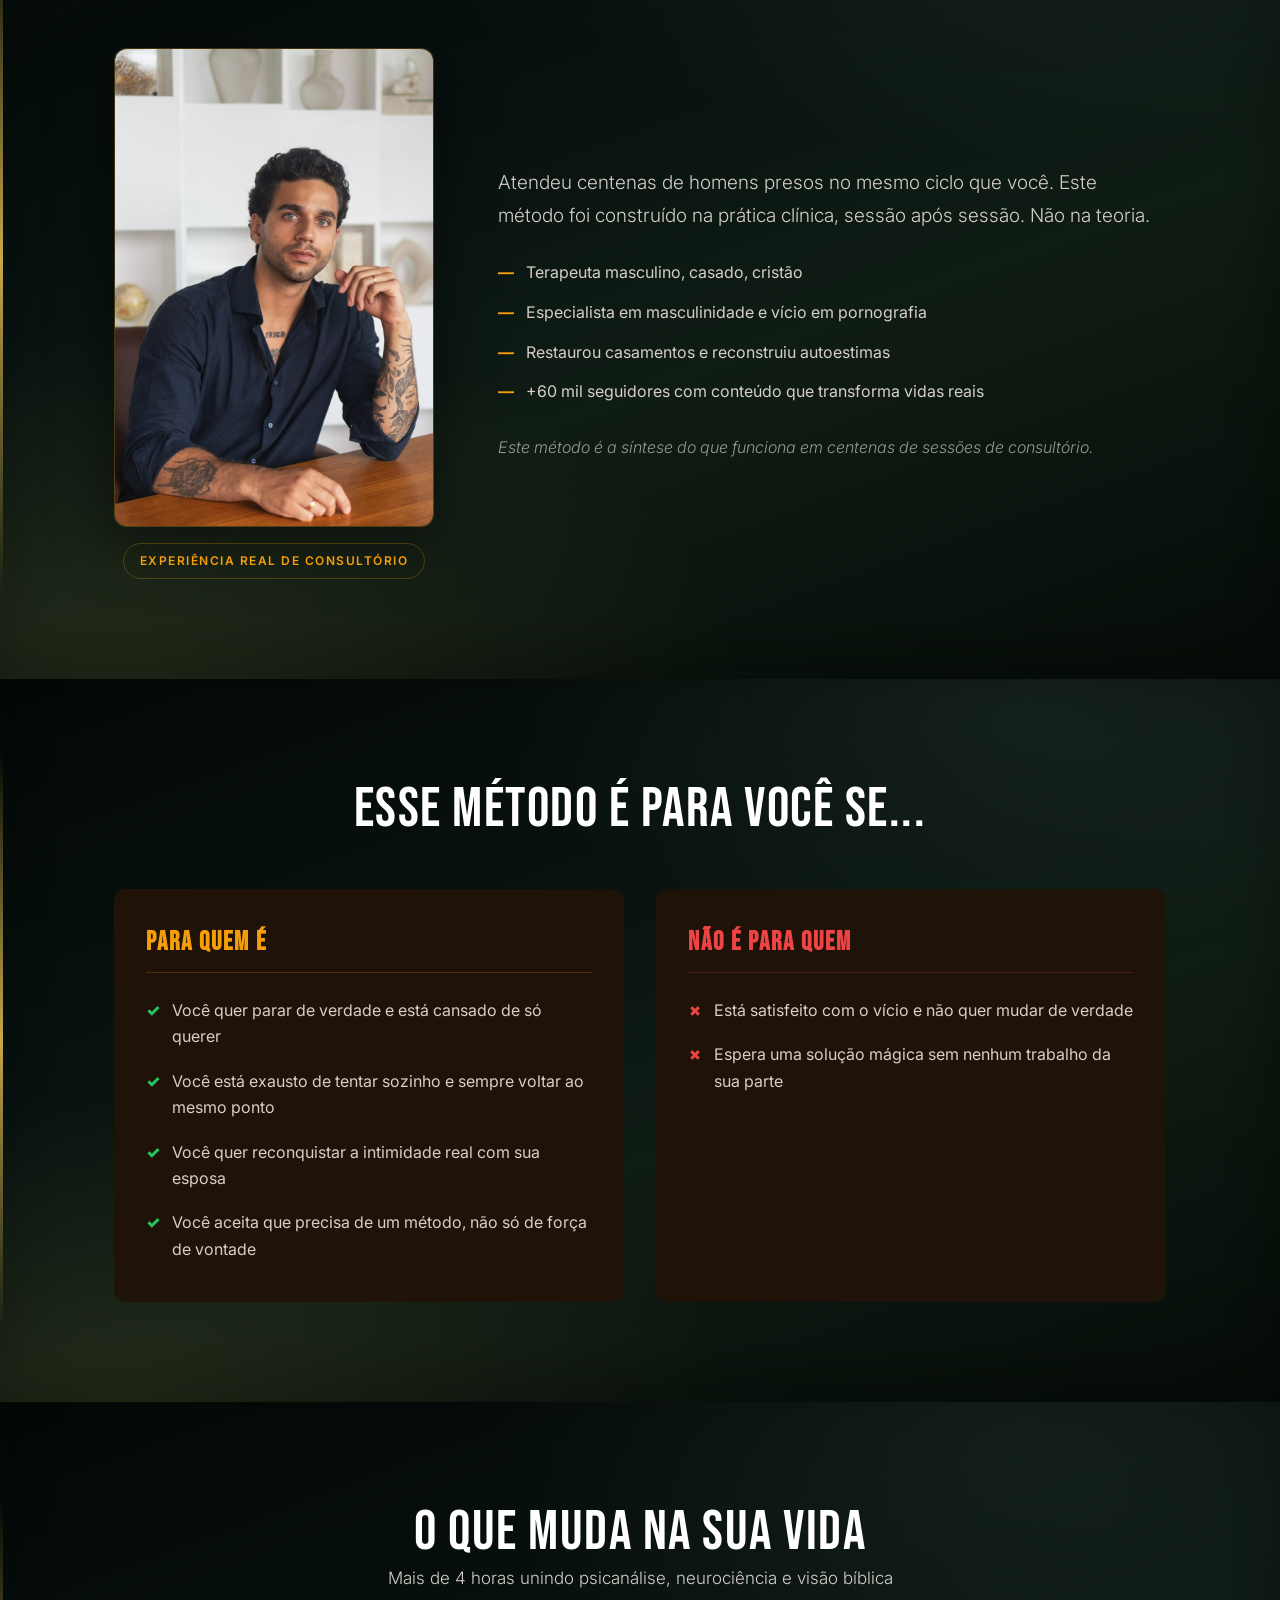
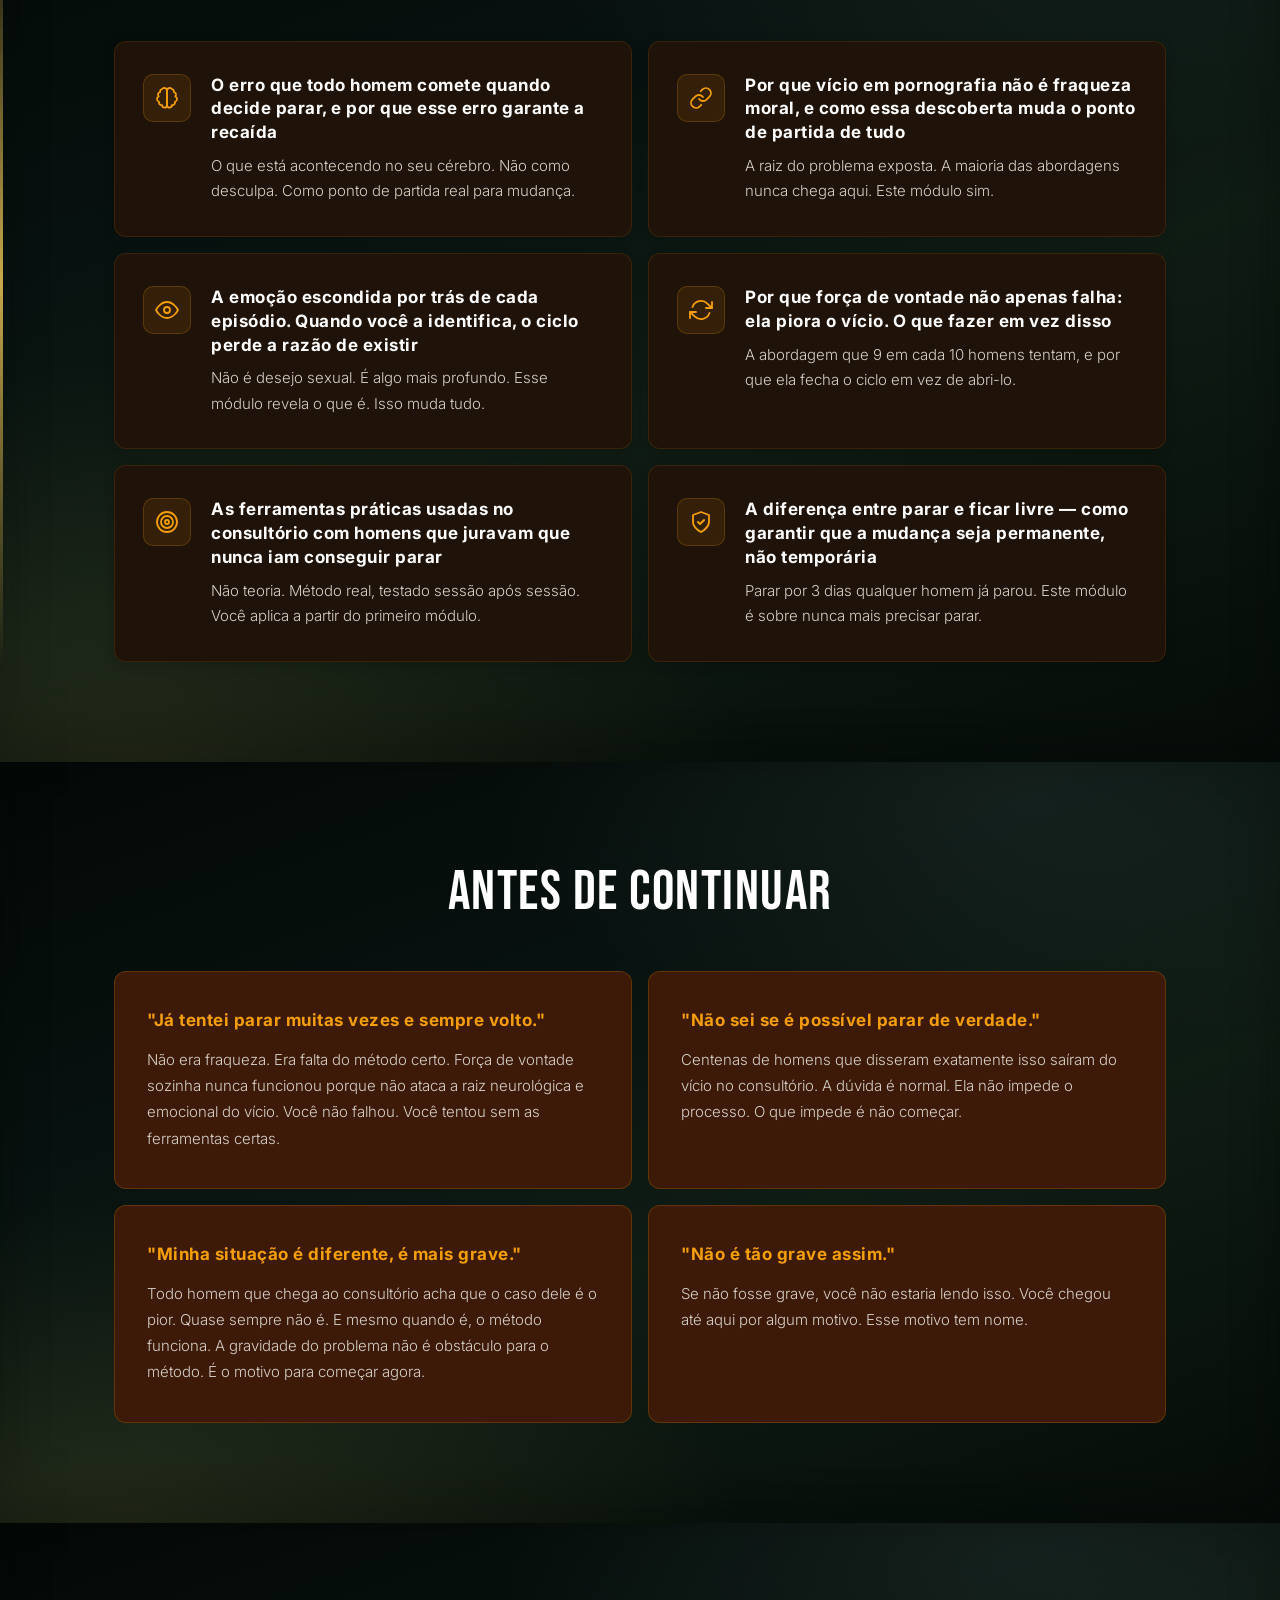
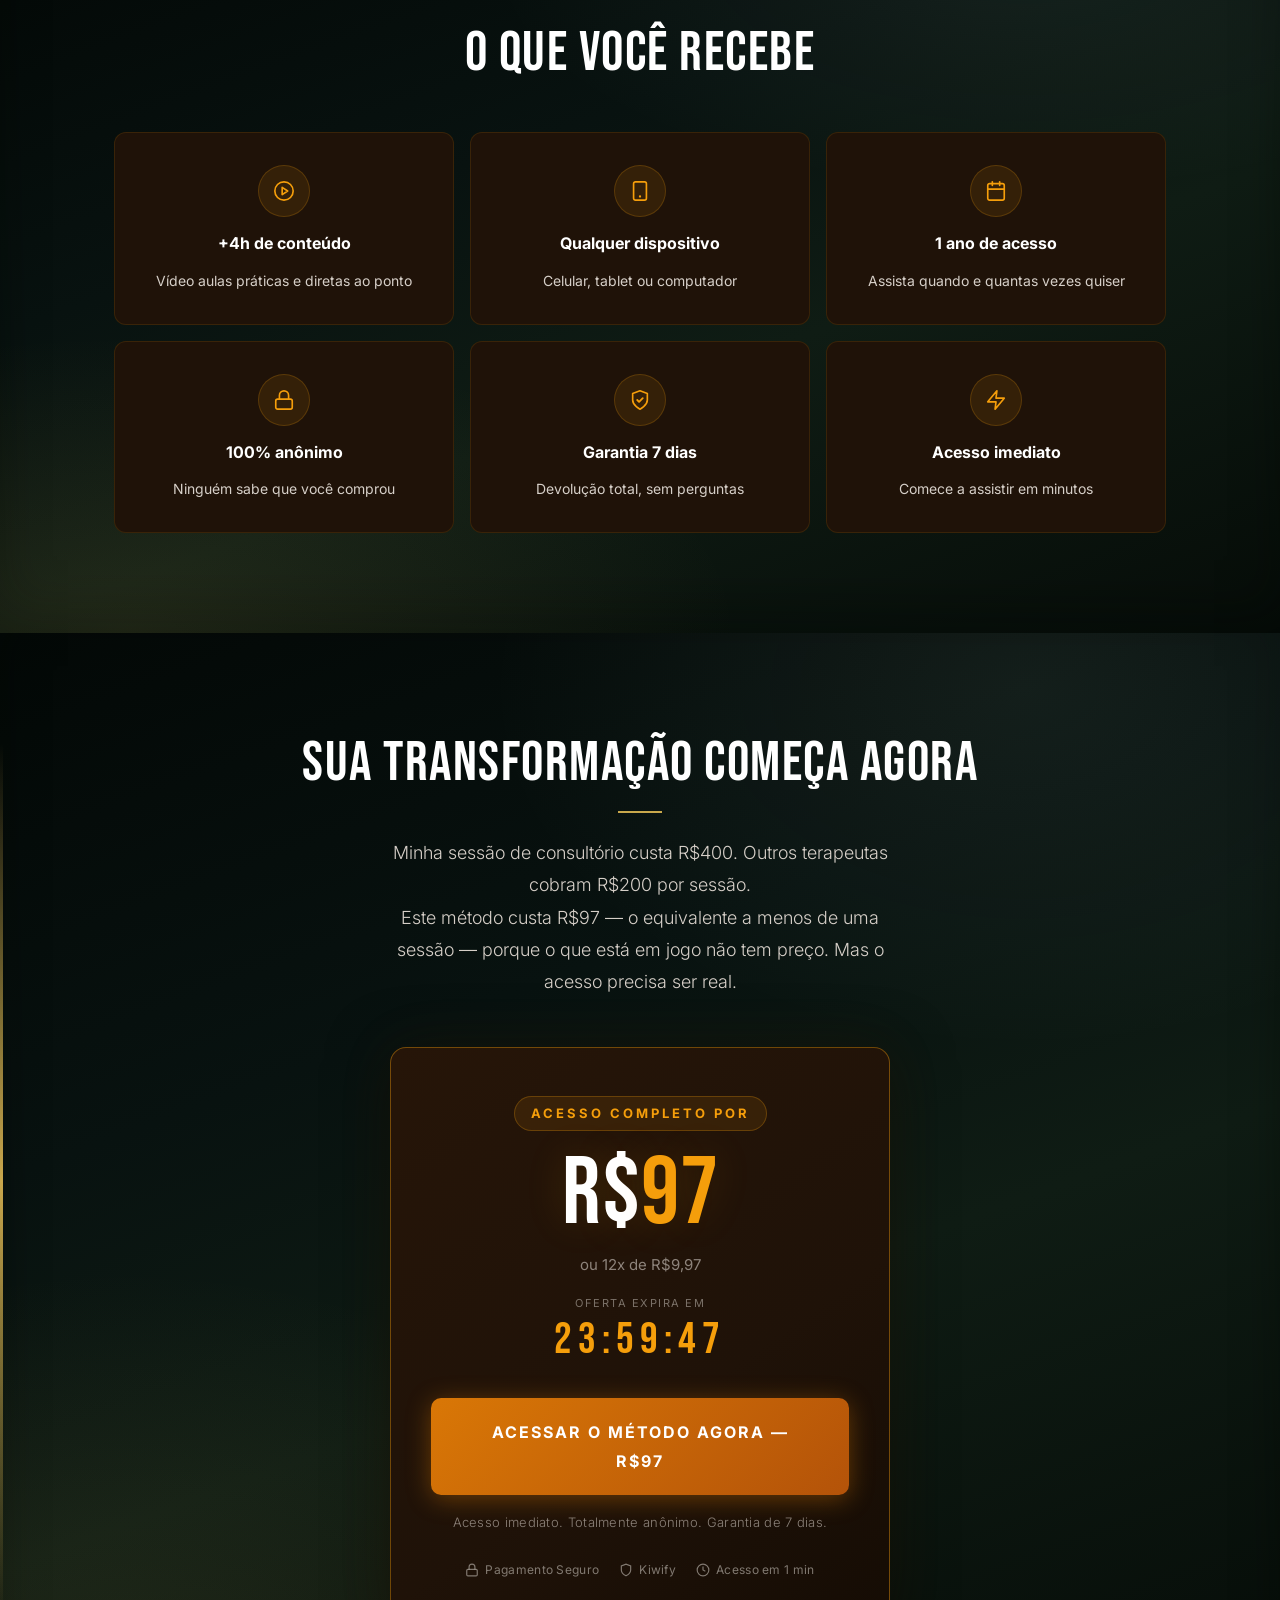
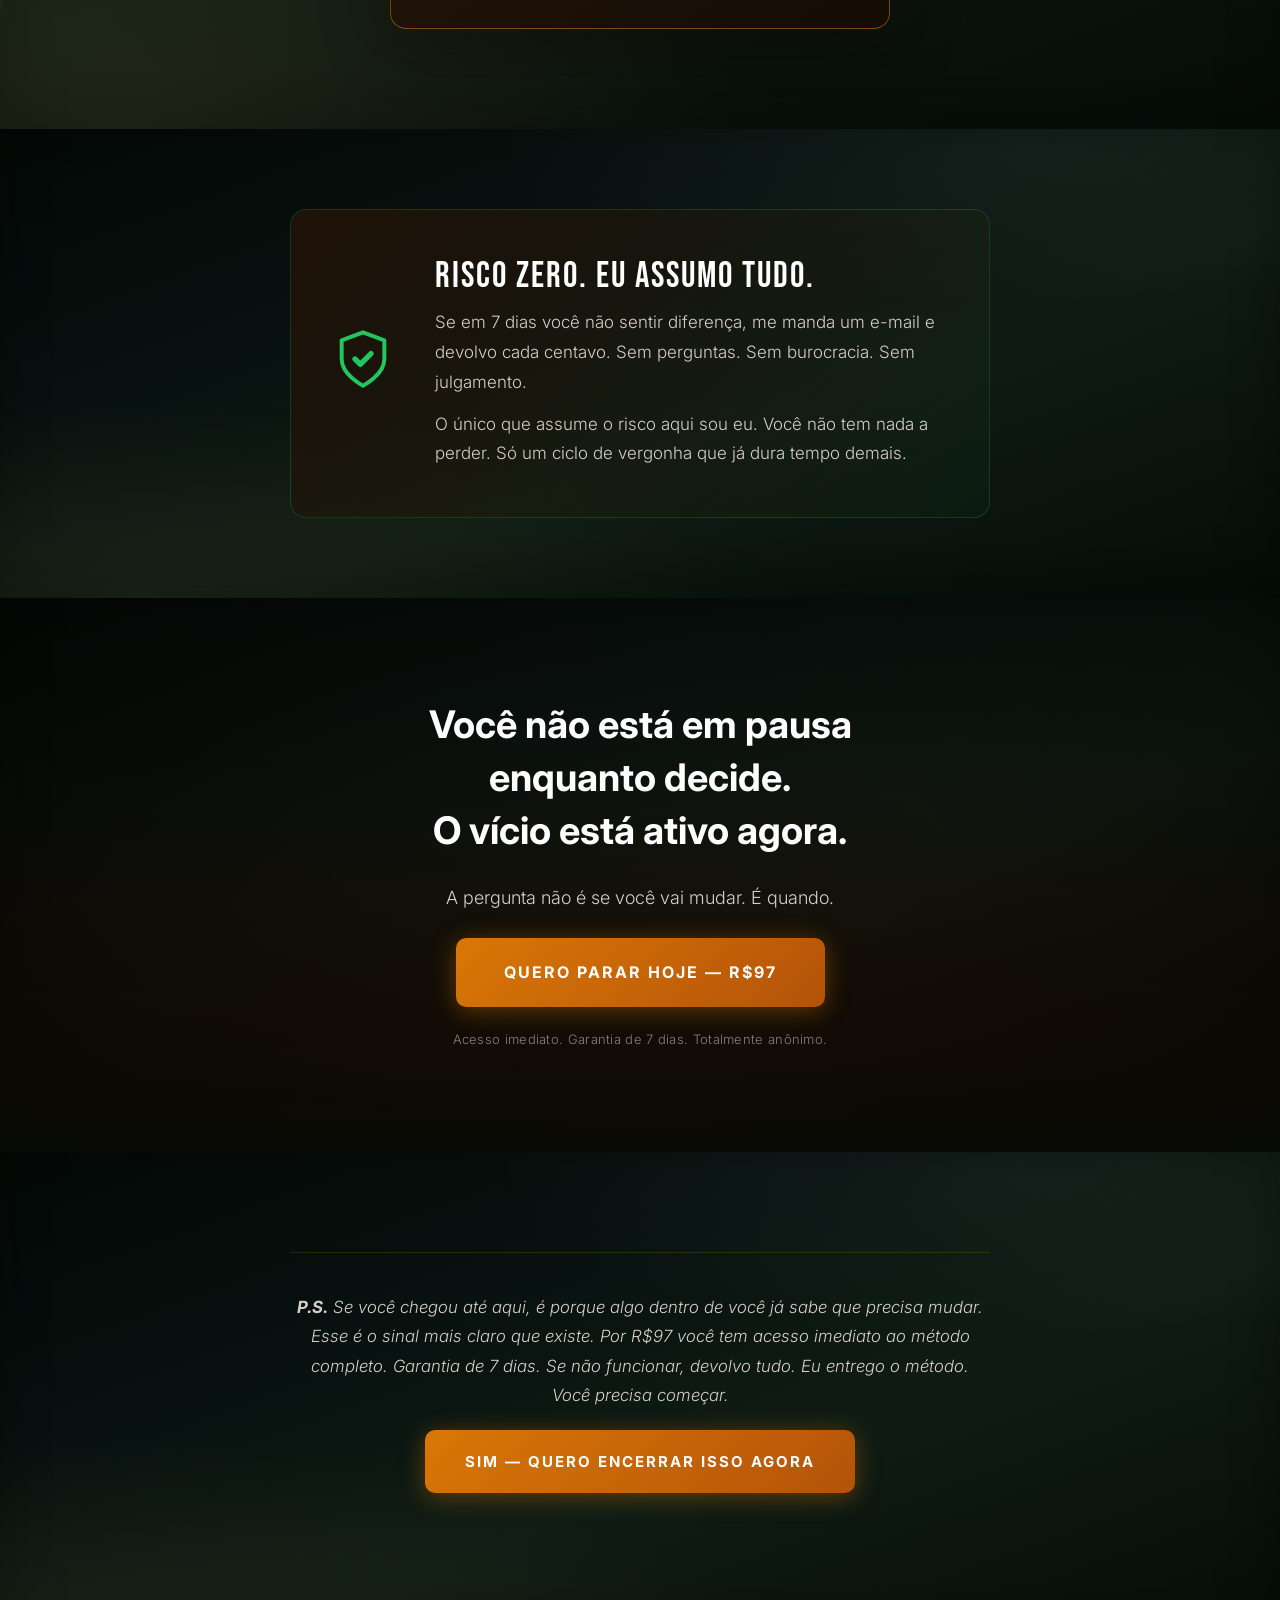
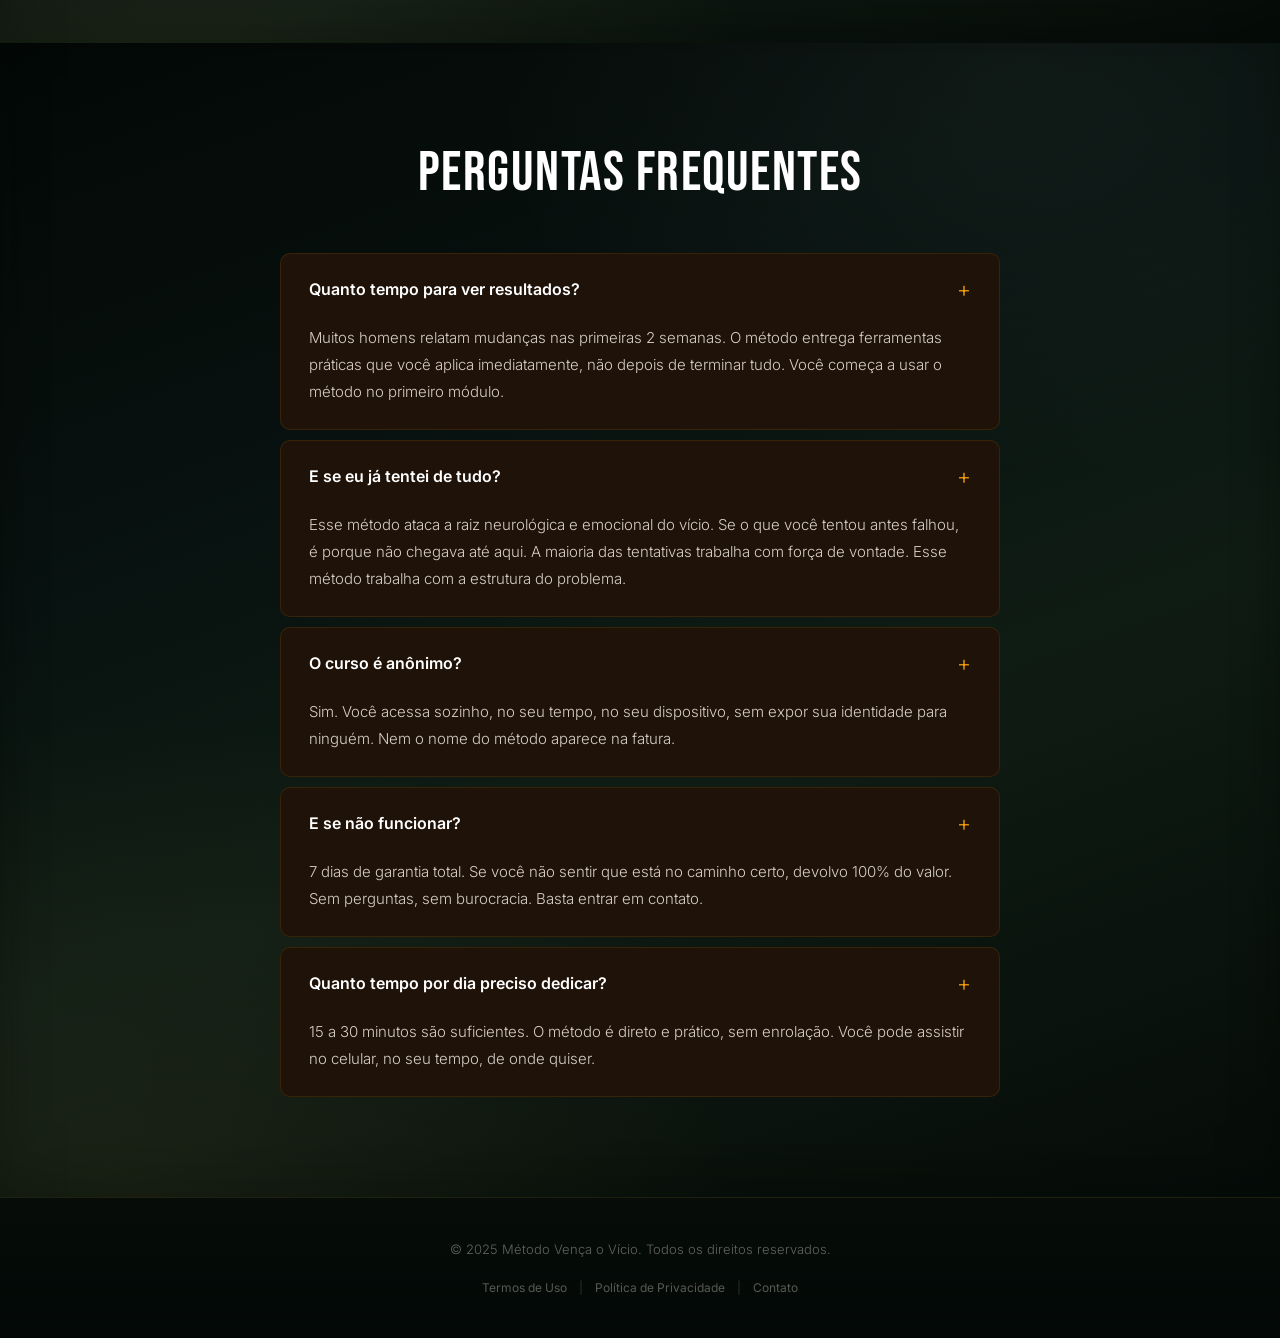
==== commit 838e7249: "fix: links termos e privacidade no footer + adiciona páginas termos/privacidade" ====
--- a/index.html
+++ b/index.html
@@ -869,9 +869,9 @@
     <div class="container">
       <p class="footer-copy">© 2025 Método Vença o Vício. Todos os direitos reservados.</p>
       <nav class="footer-links" aria-label="Links do rodapé">
-        <a href="#">Termos de Uso</a>
+        <a href="termos.html">Termos de Uso</a>
         <span aria-hidden="true">|</span>
-        <a href="#">Política de Privacidade</a>
+        <a href="privacidade.html">Política de Privacidade</a>
         <span aria-hidden="true">|</span>
         <a href="#">Contato</a>
       </nav>
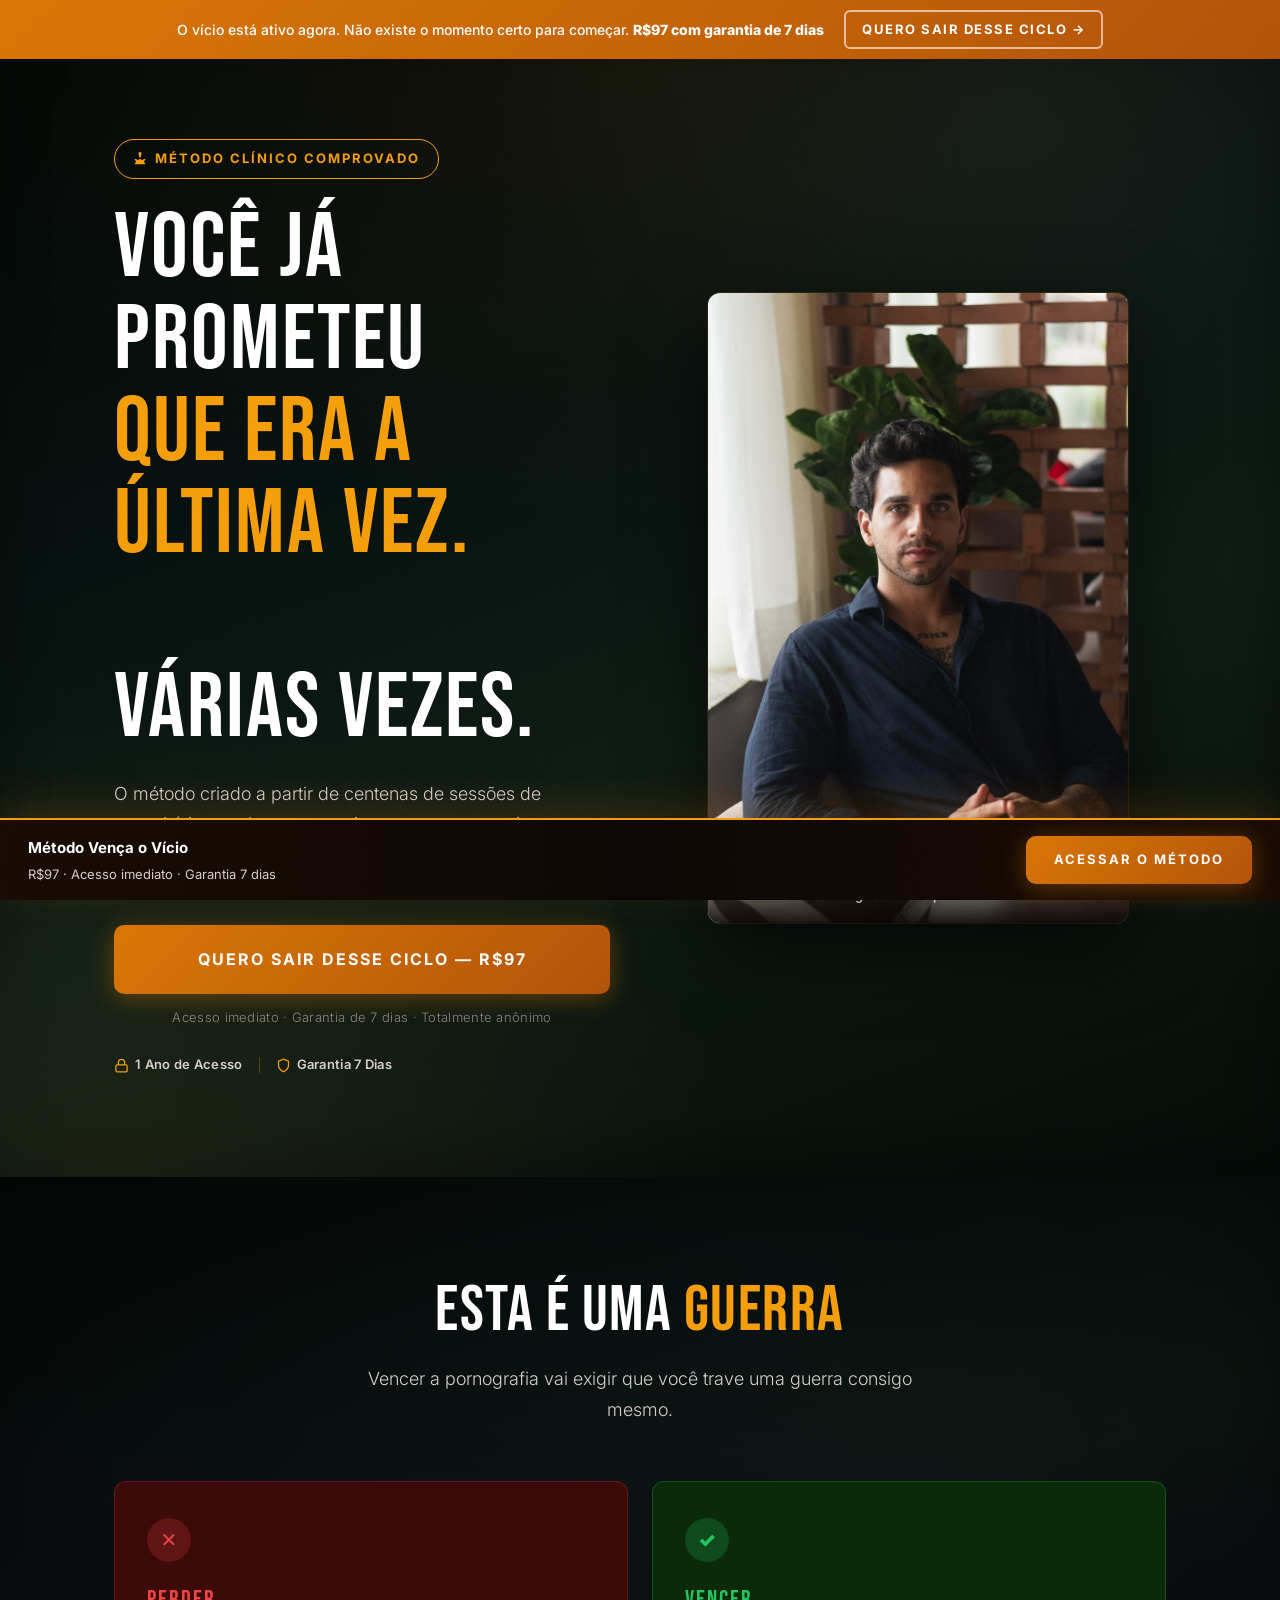
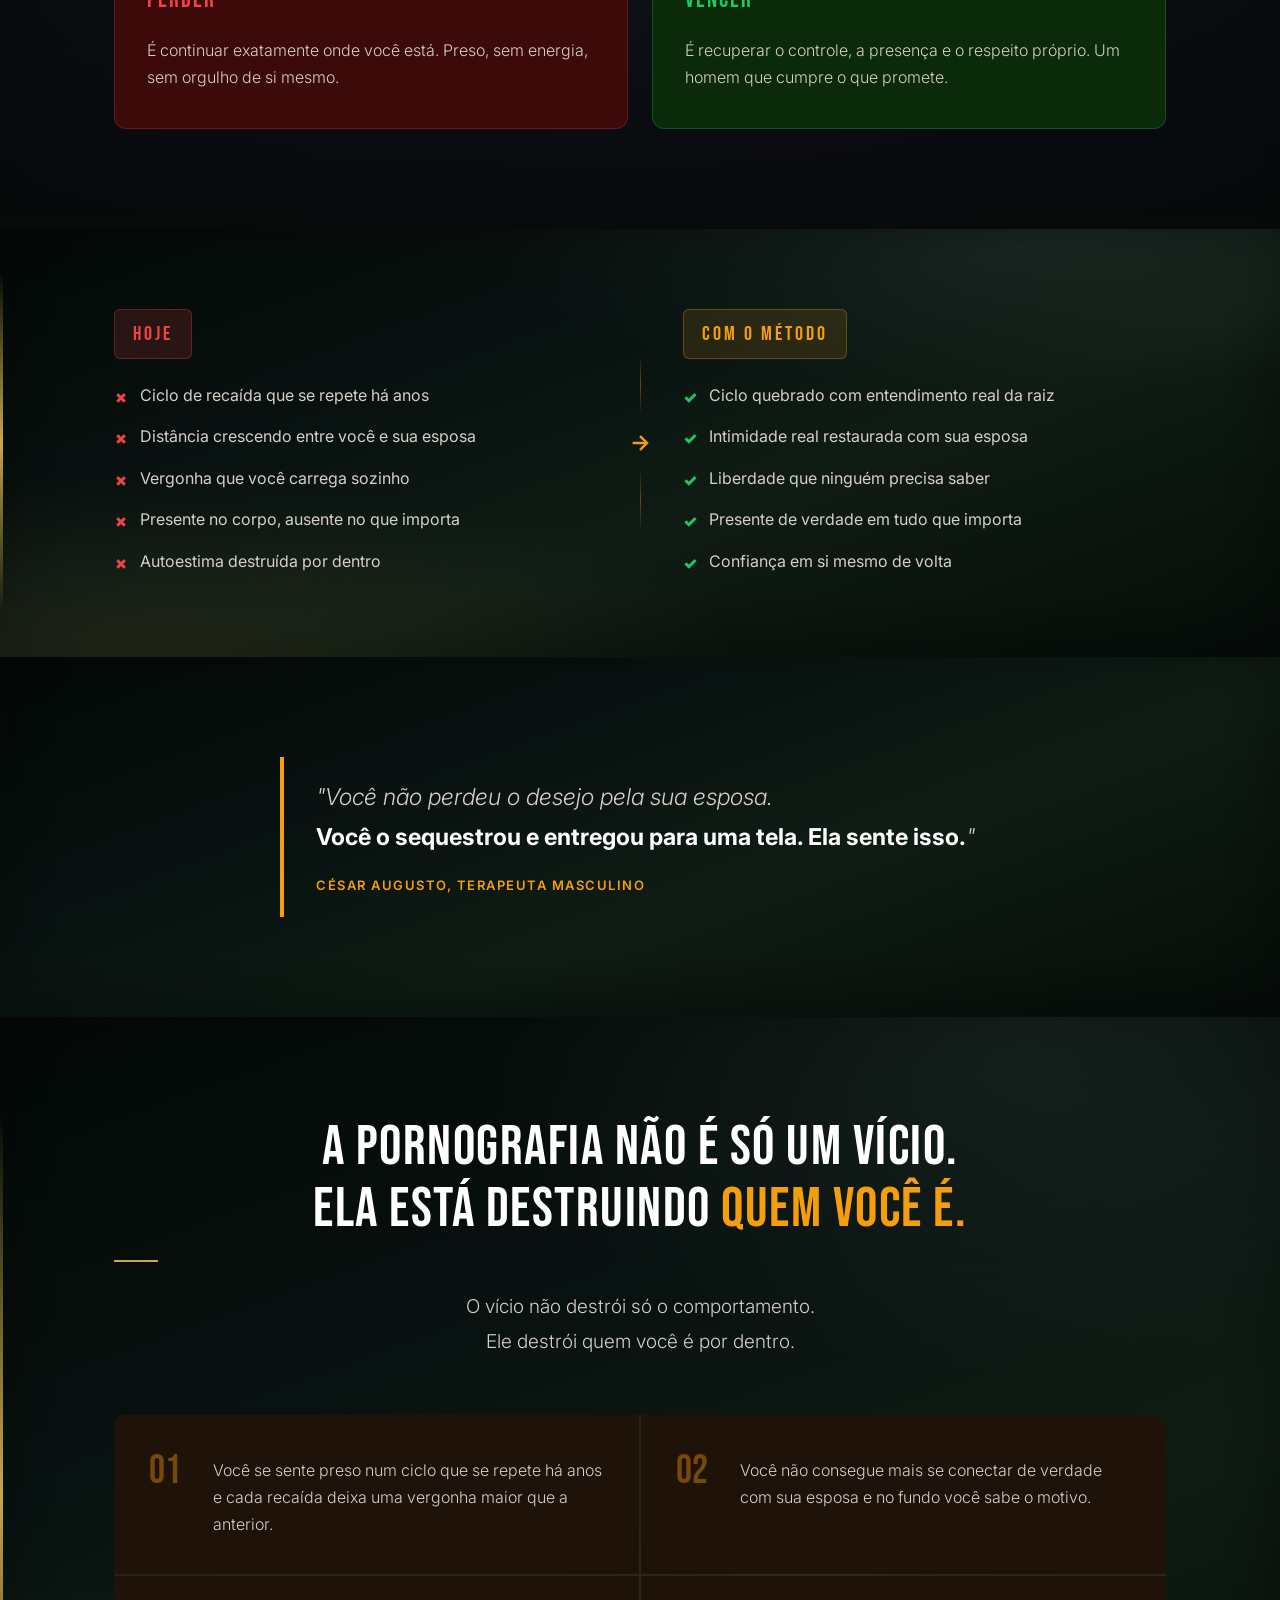
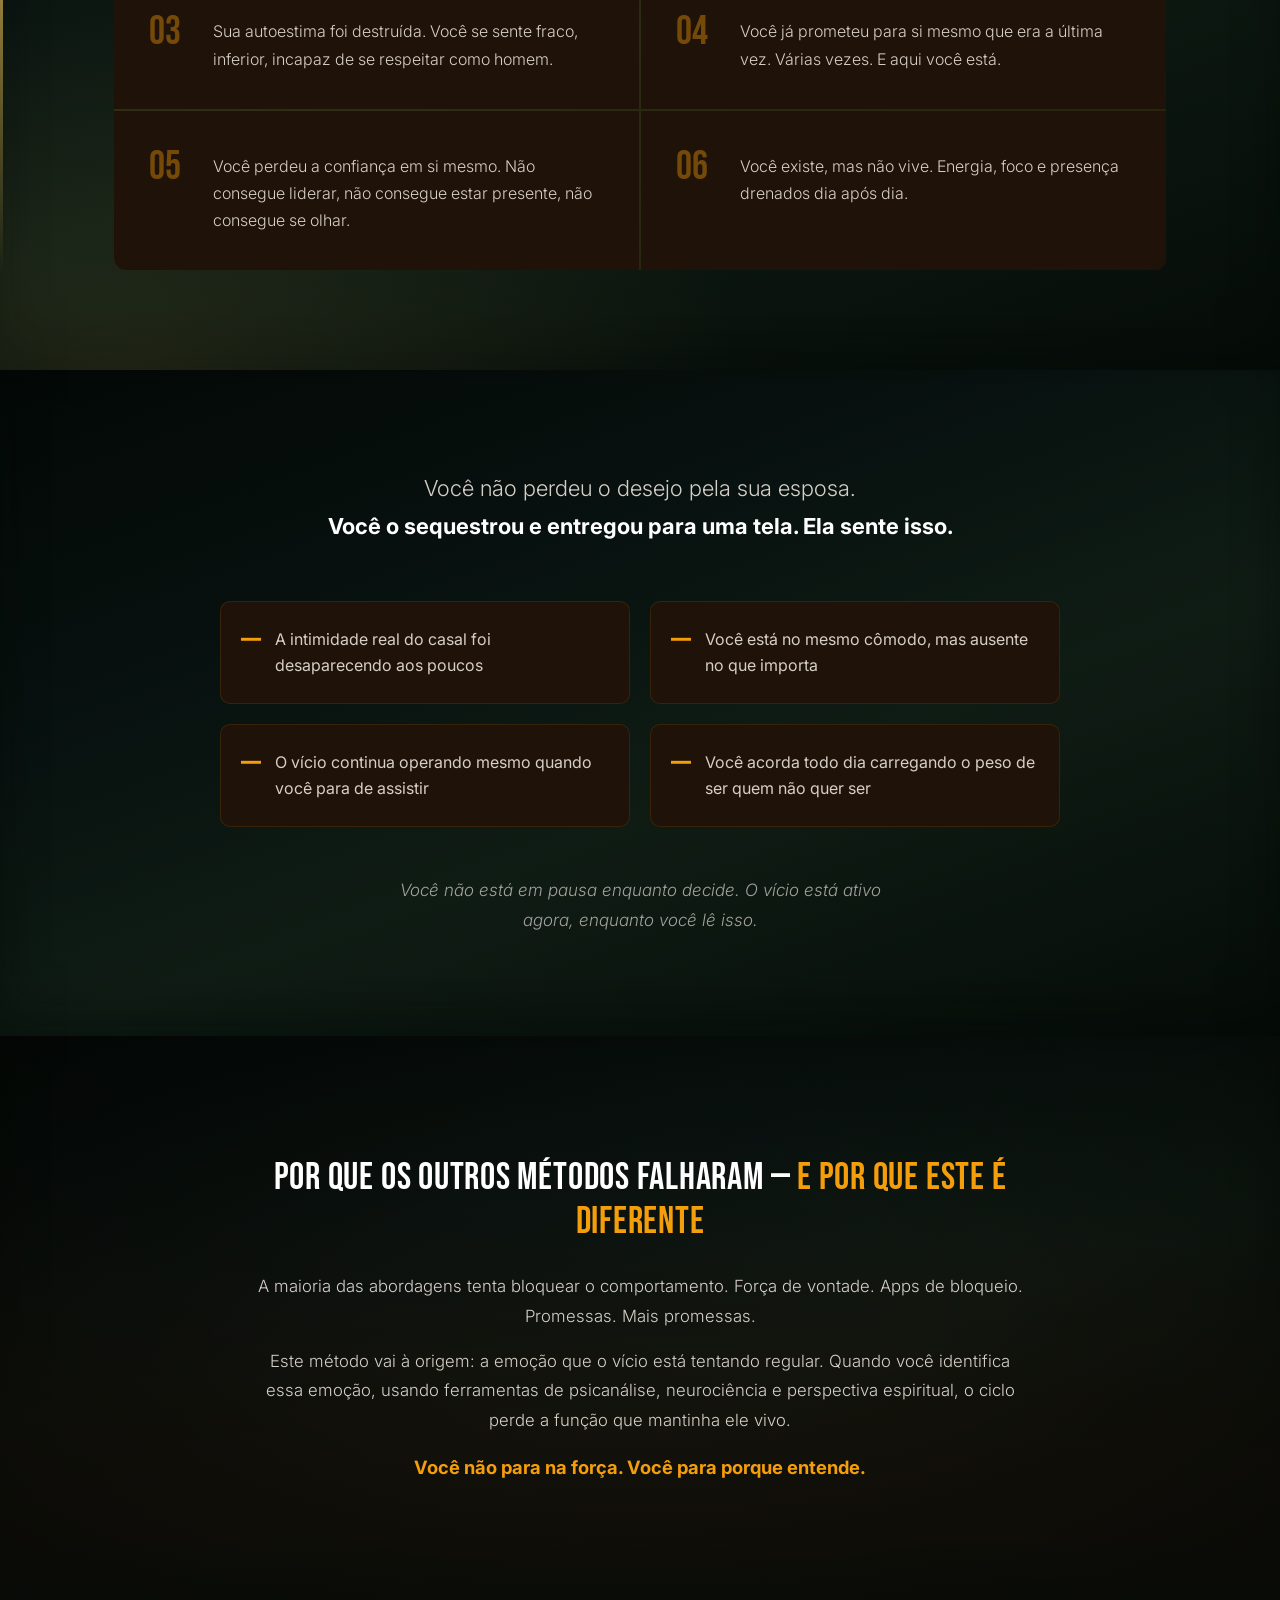
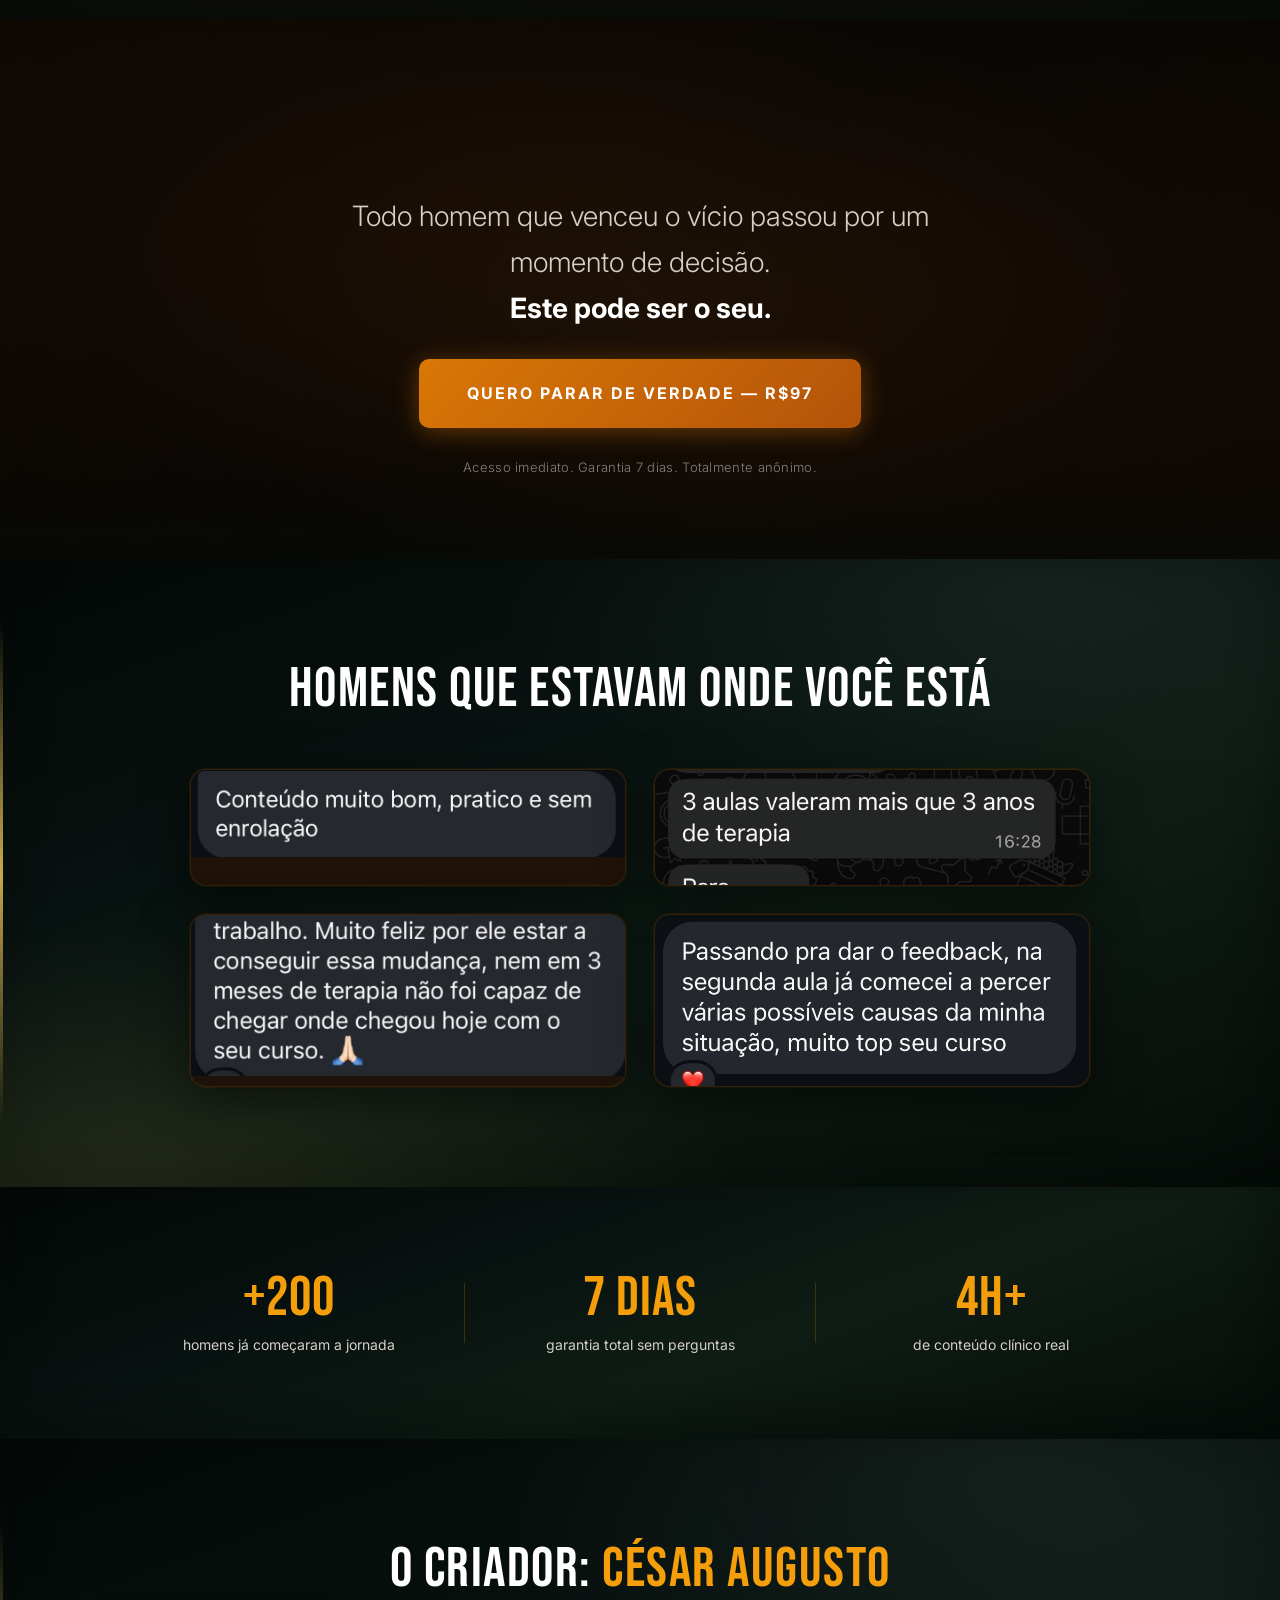
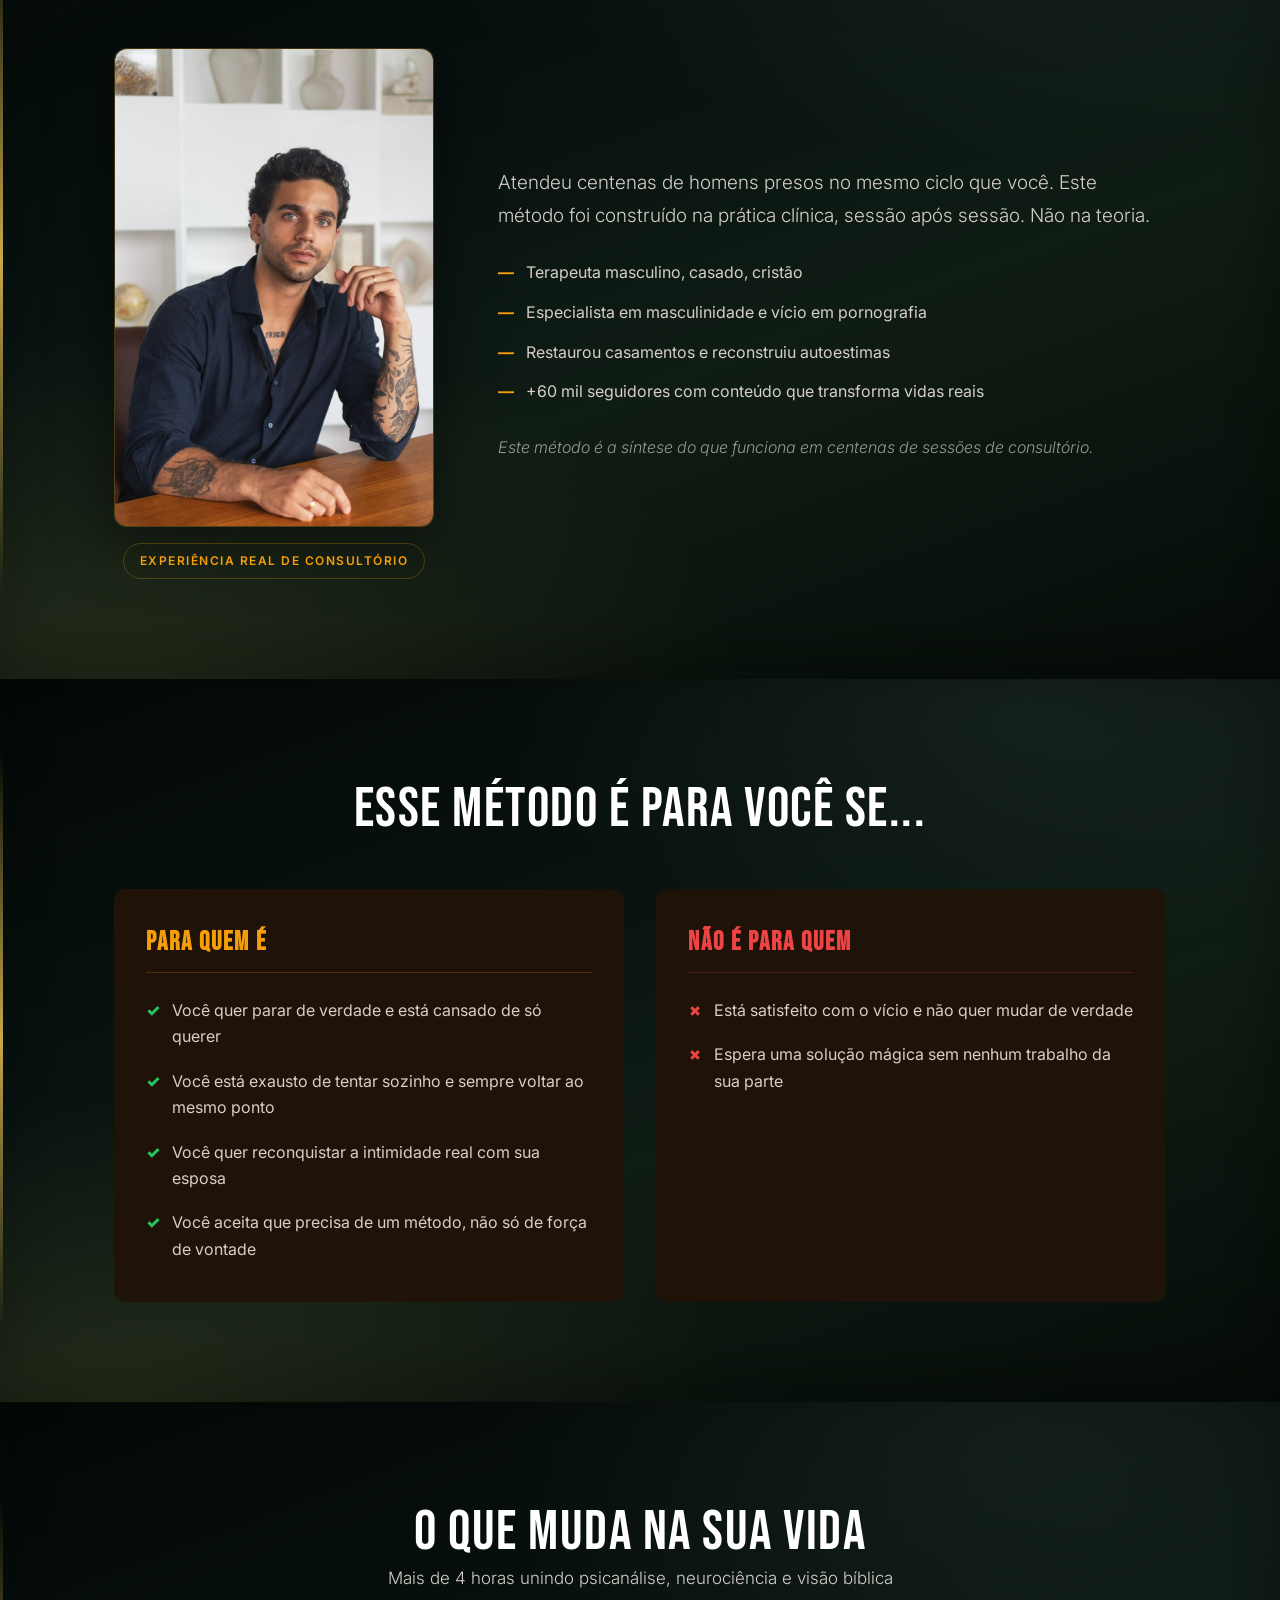
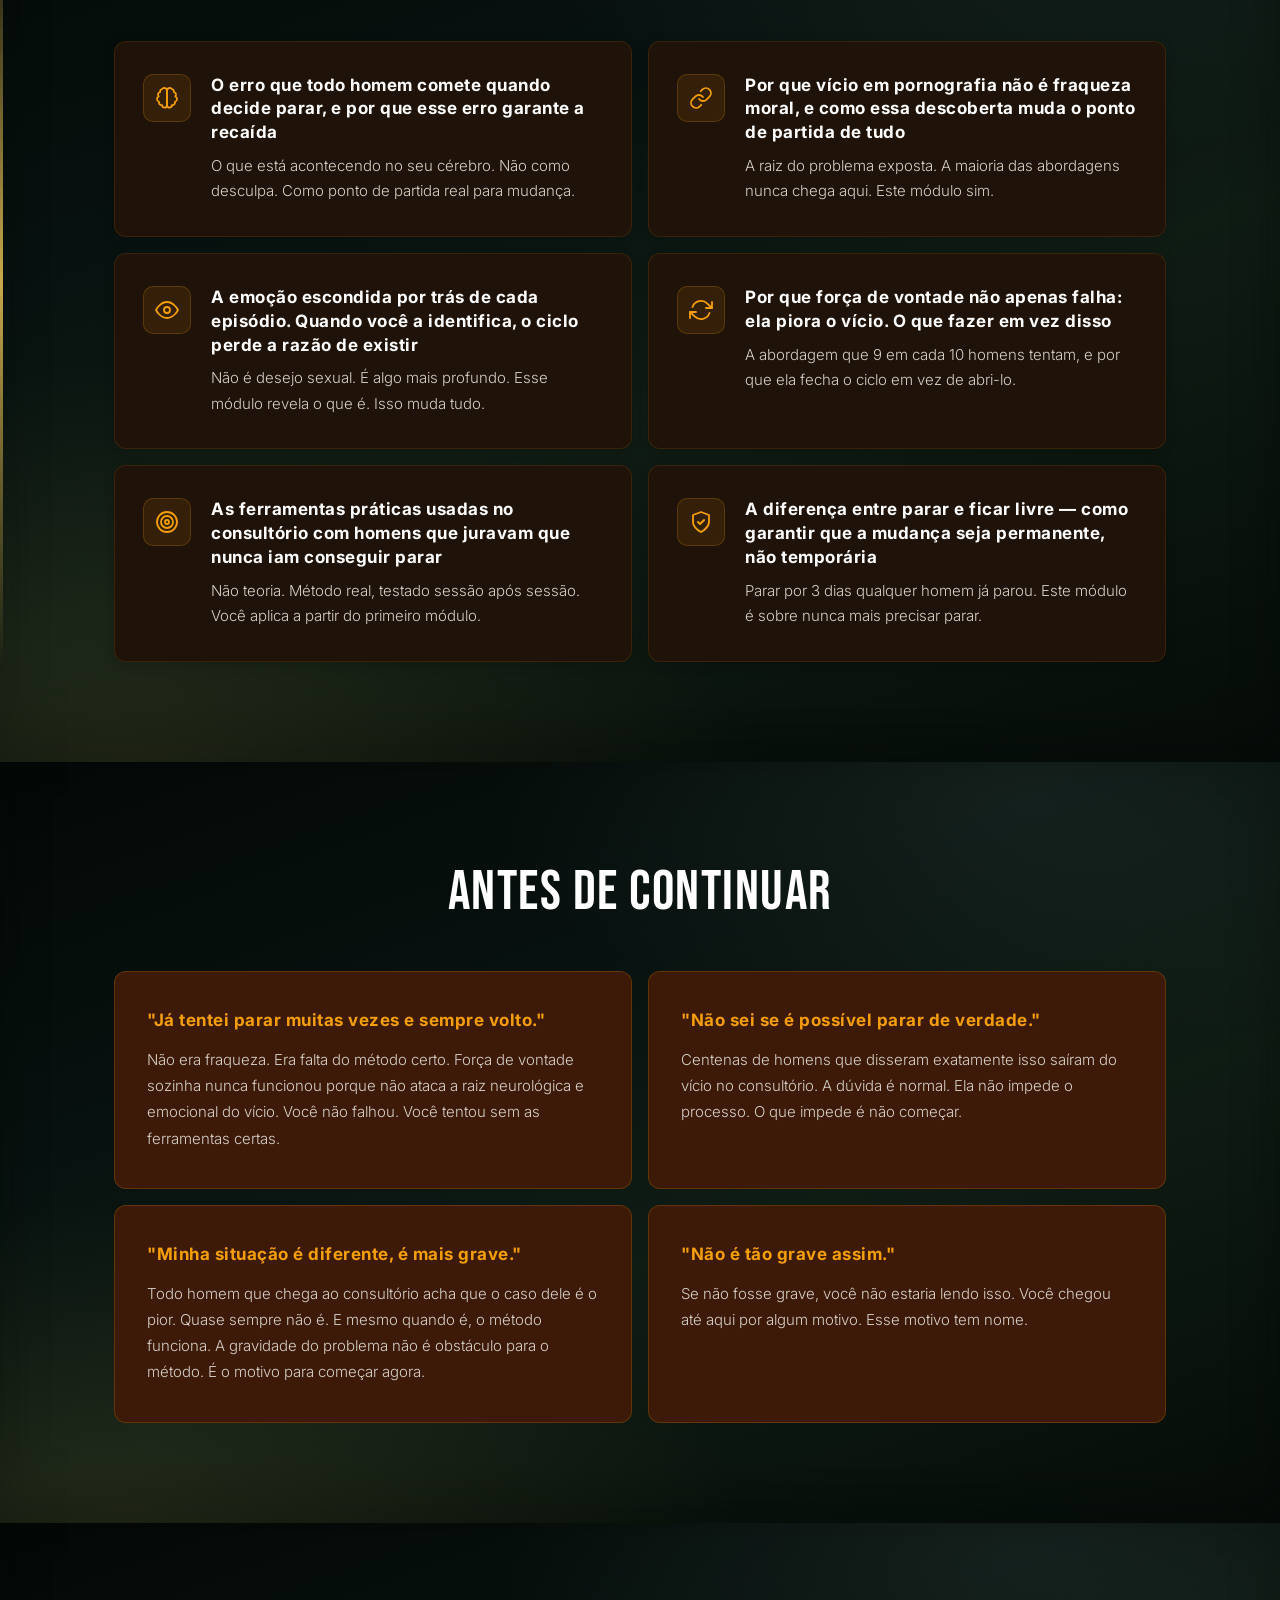
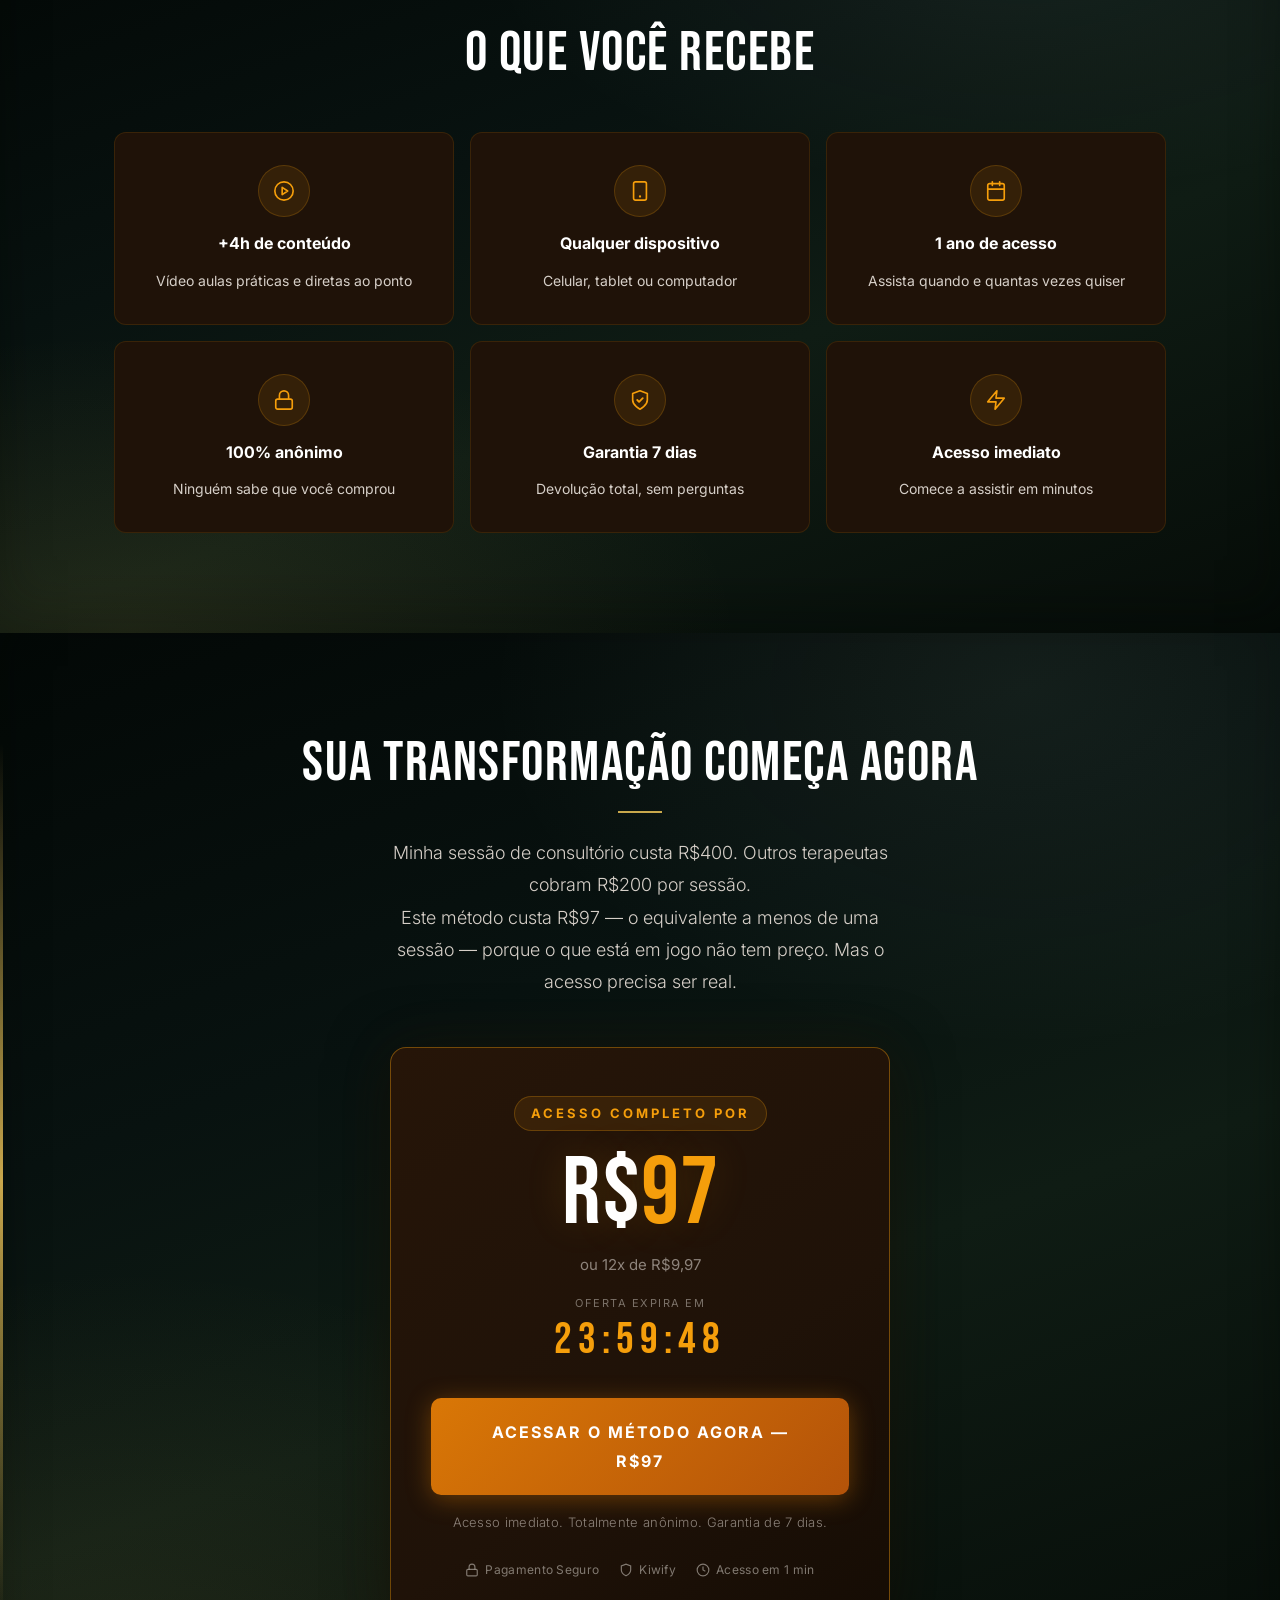
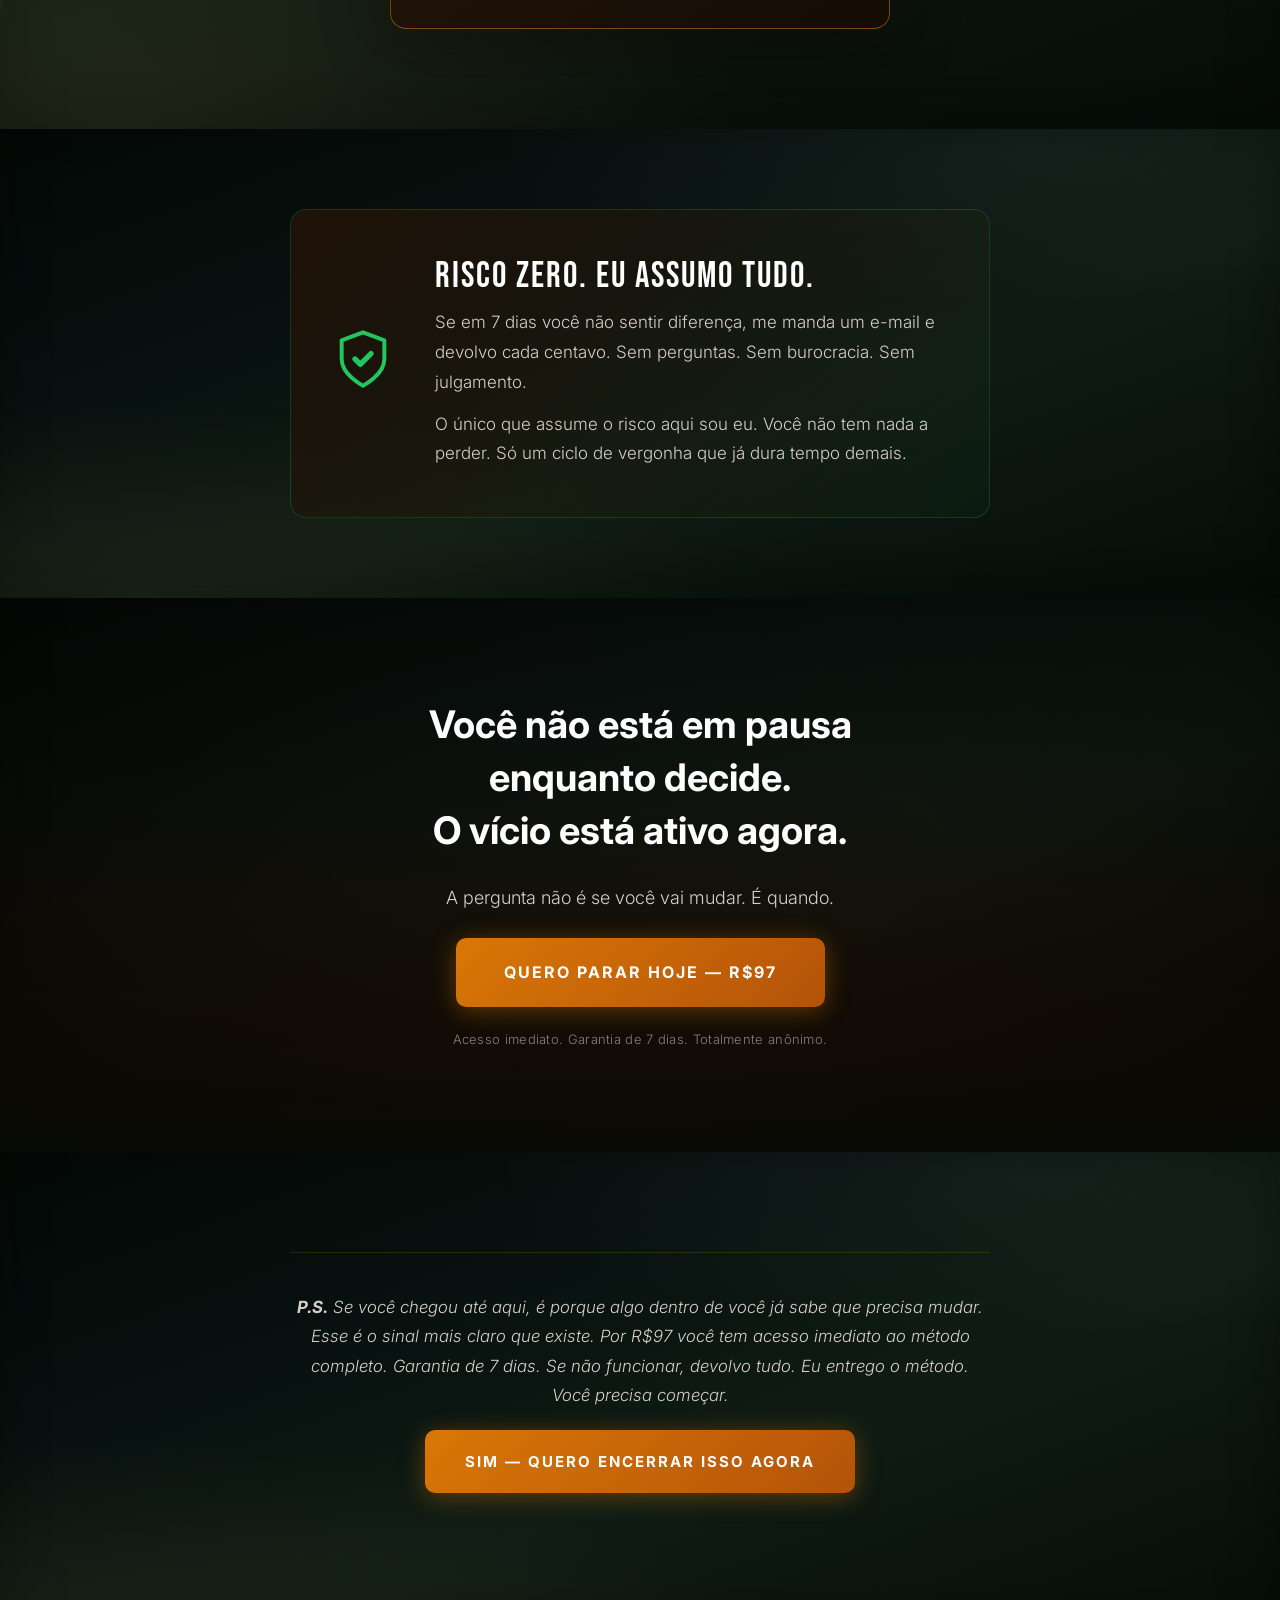
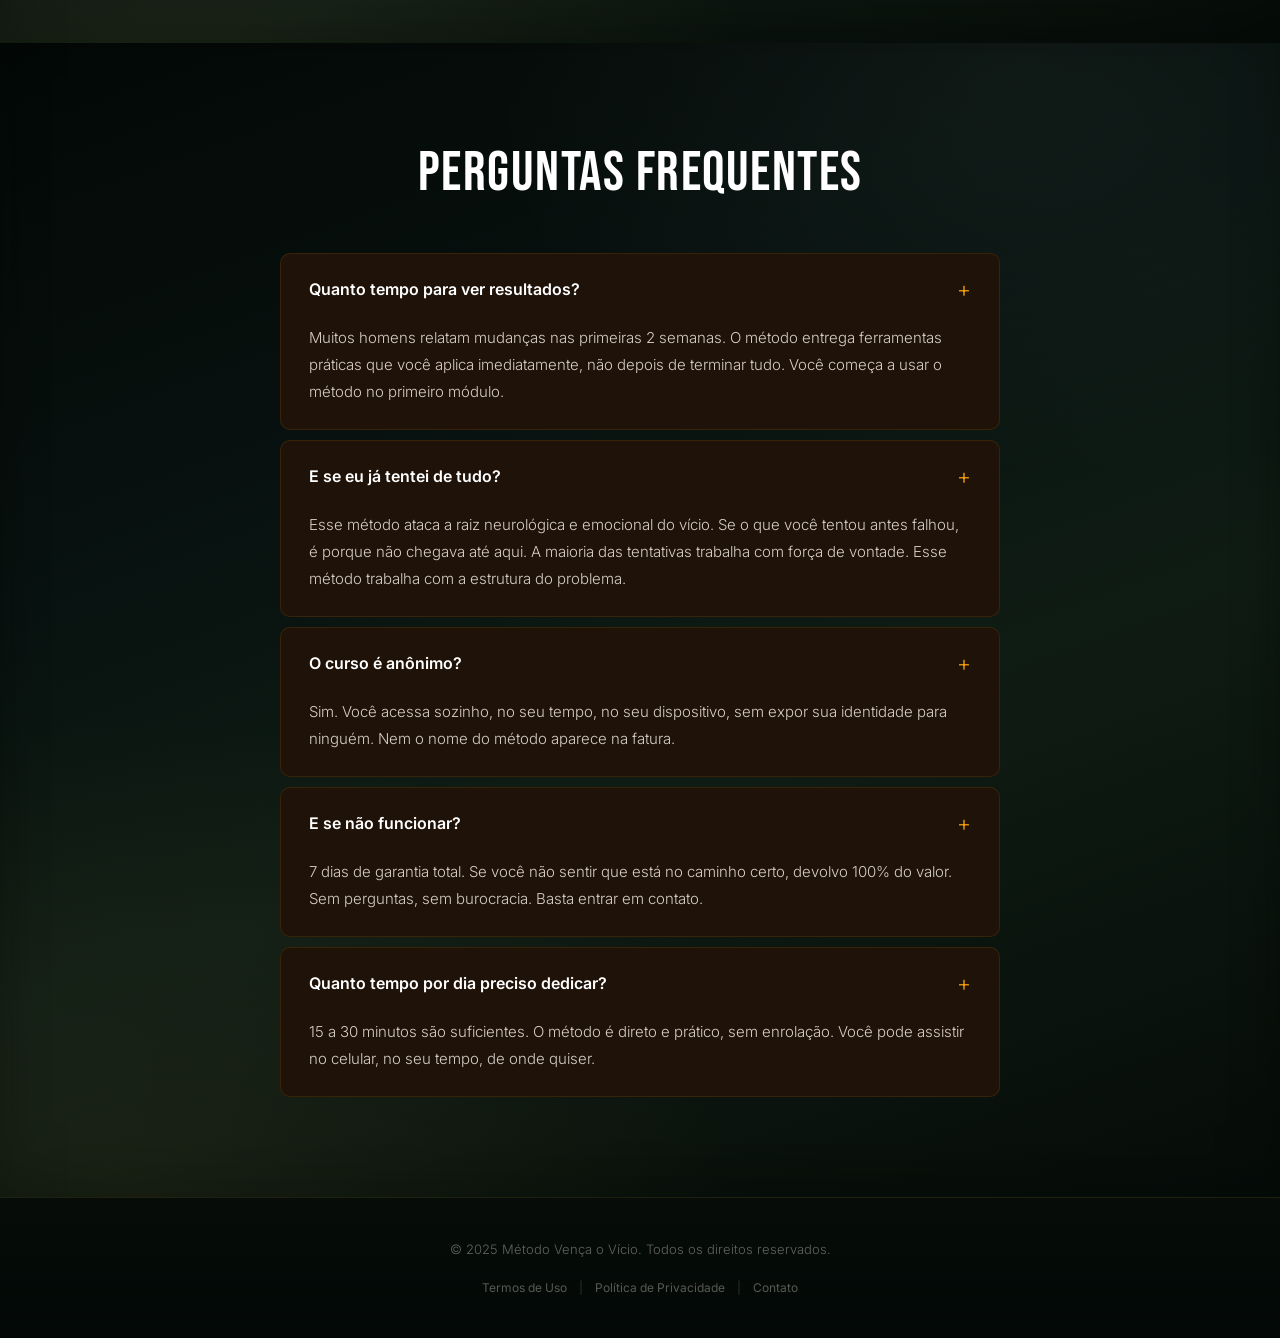
==== commit afaa7b64: "feat: adiciona metatag verificação domínio Facebook" ====
--- a/index.html
+++ b/index.html
@@ -3,6 +3,7 @@
 <head>
   <meta charset="UTF-8">
   <meta name="viewport" content="width=device-width, initial-scale=1.0">
+  <meta name="facebook-domain-verification" content="on02ffdxxyvvmn3a73xogfikma3r4k">
   <meta name="description" content="Método completo para vencer o vício em pornografia. Construído na prática clínica por César Augusto, terapeuta masculino.">
   <meta name="theme-color" content="#0D0805">
   <title>Como Vencer a Pornografia | César Augusto</title>
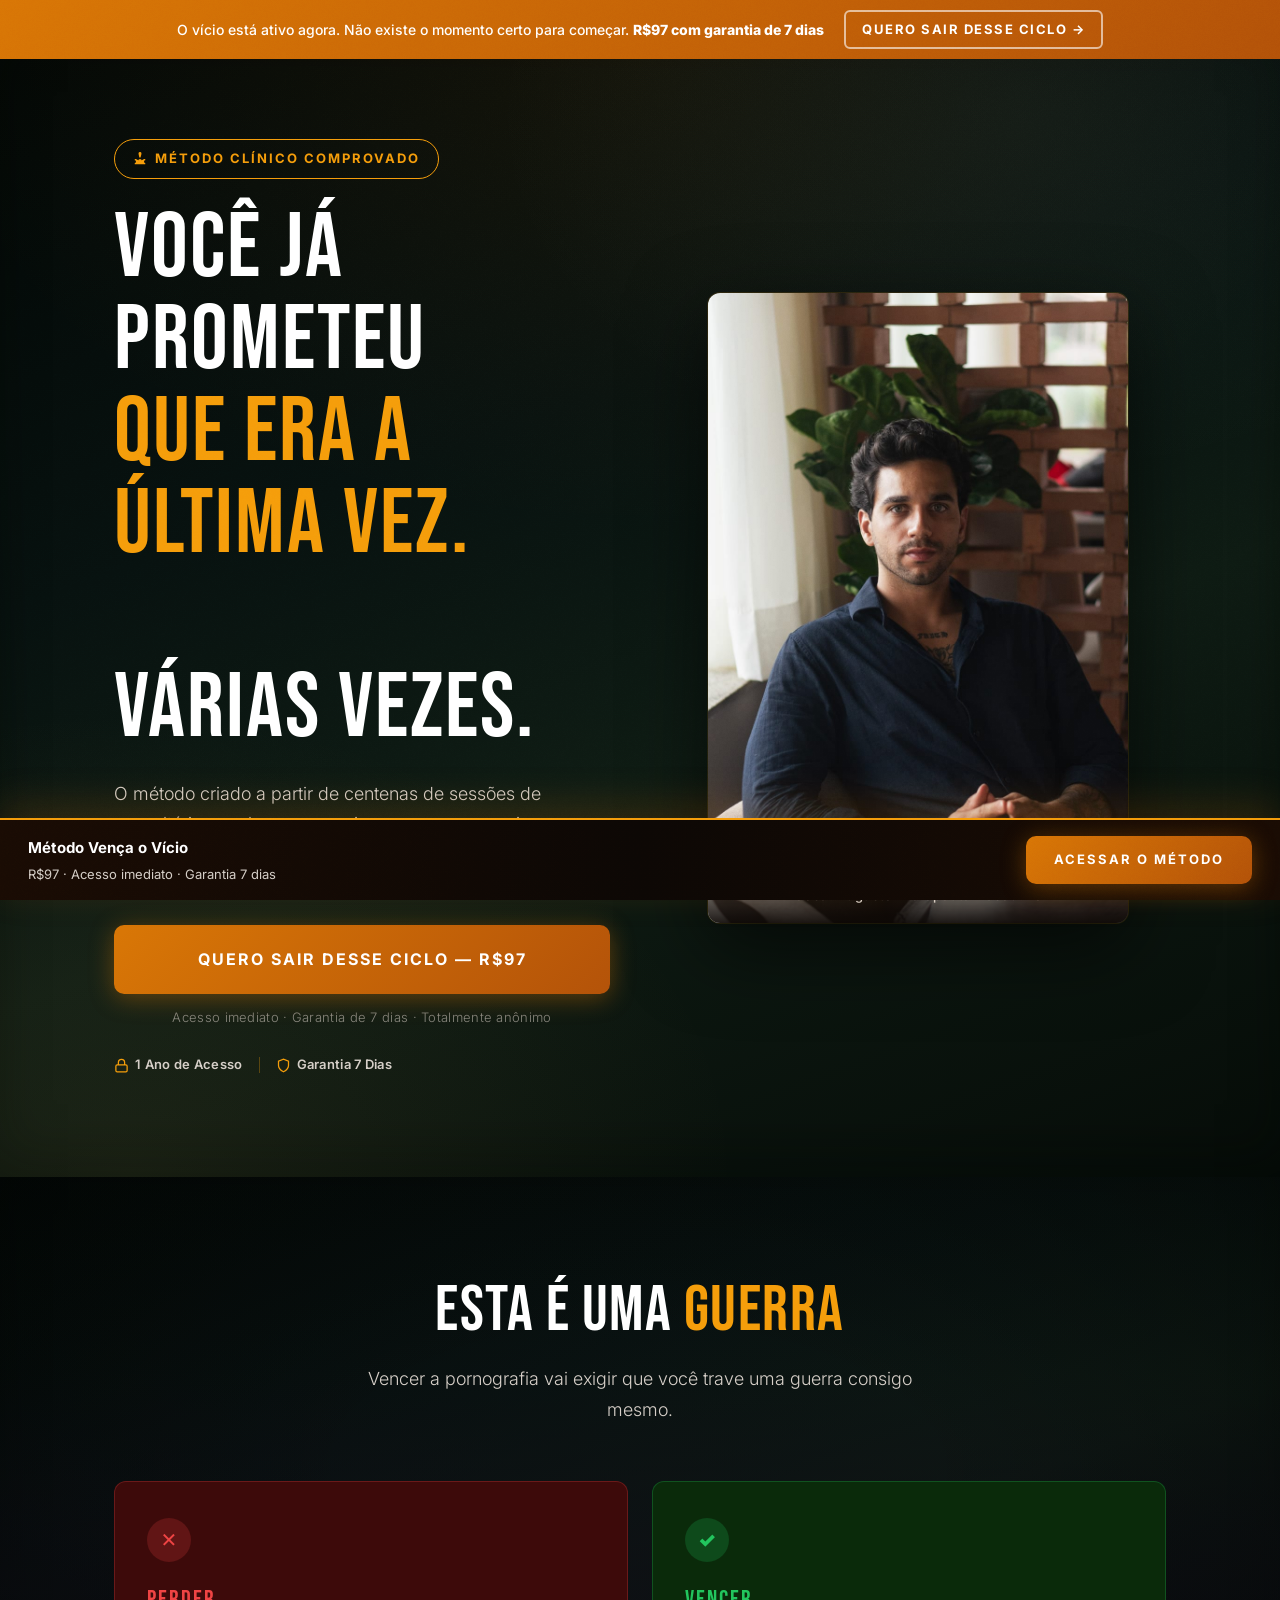
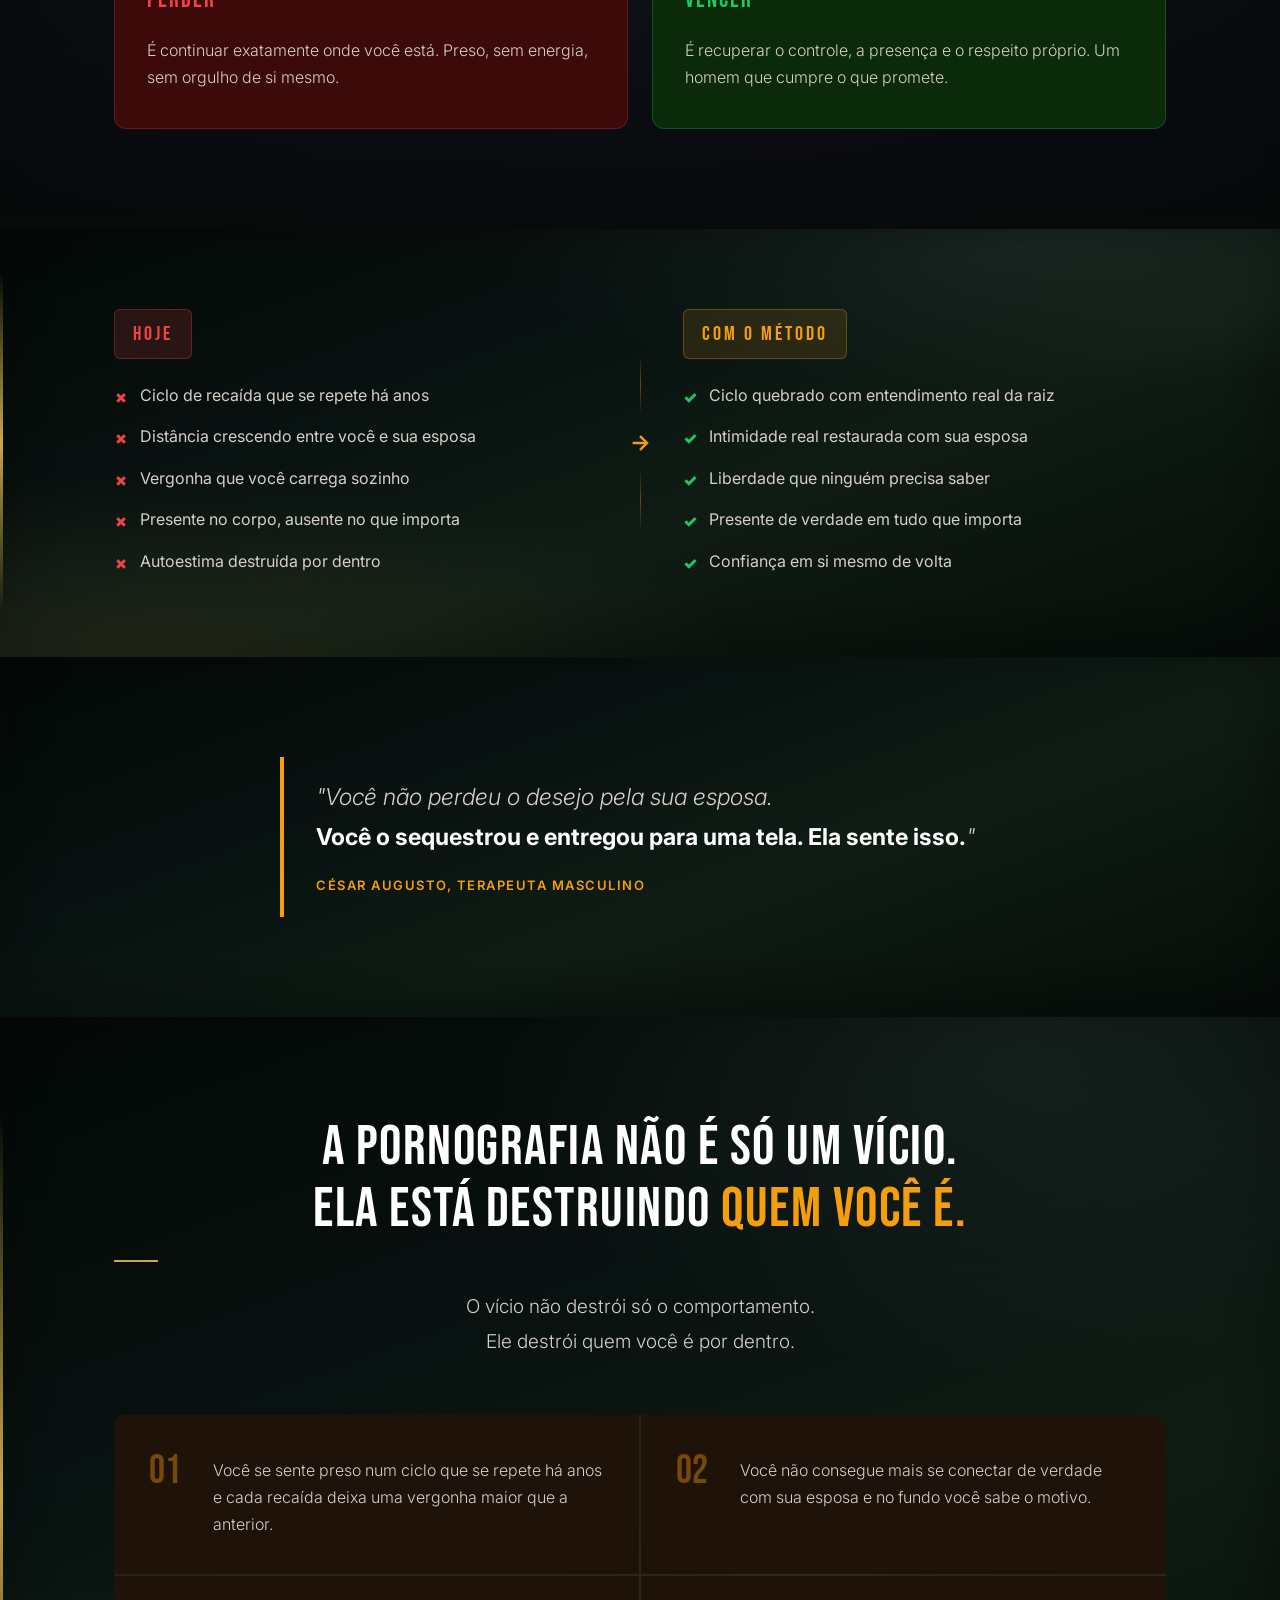
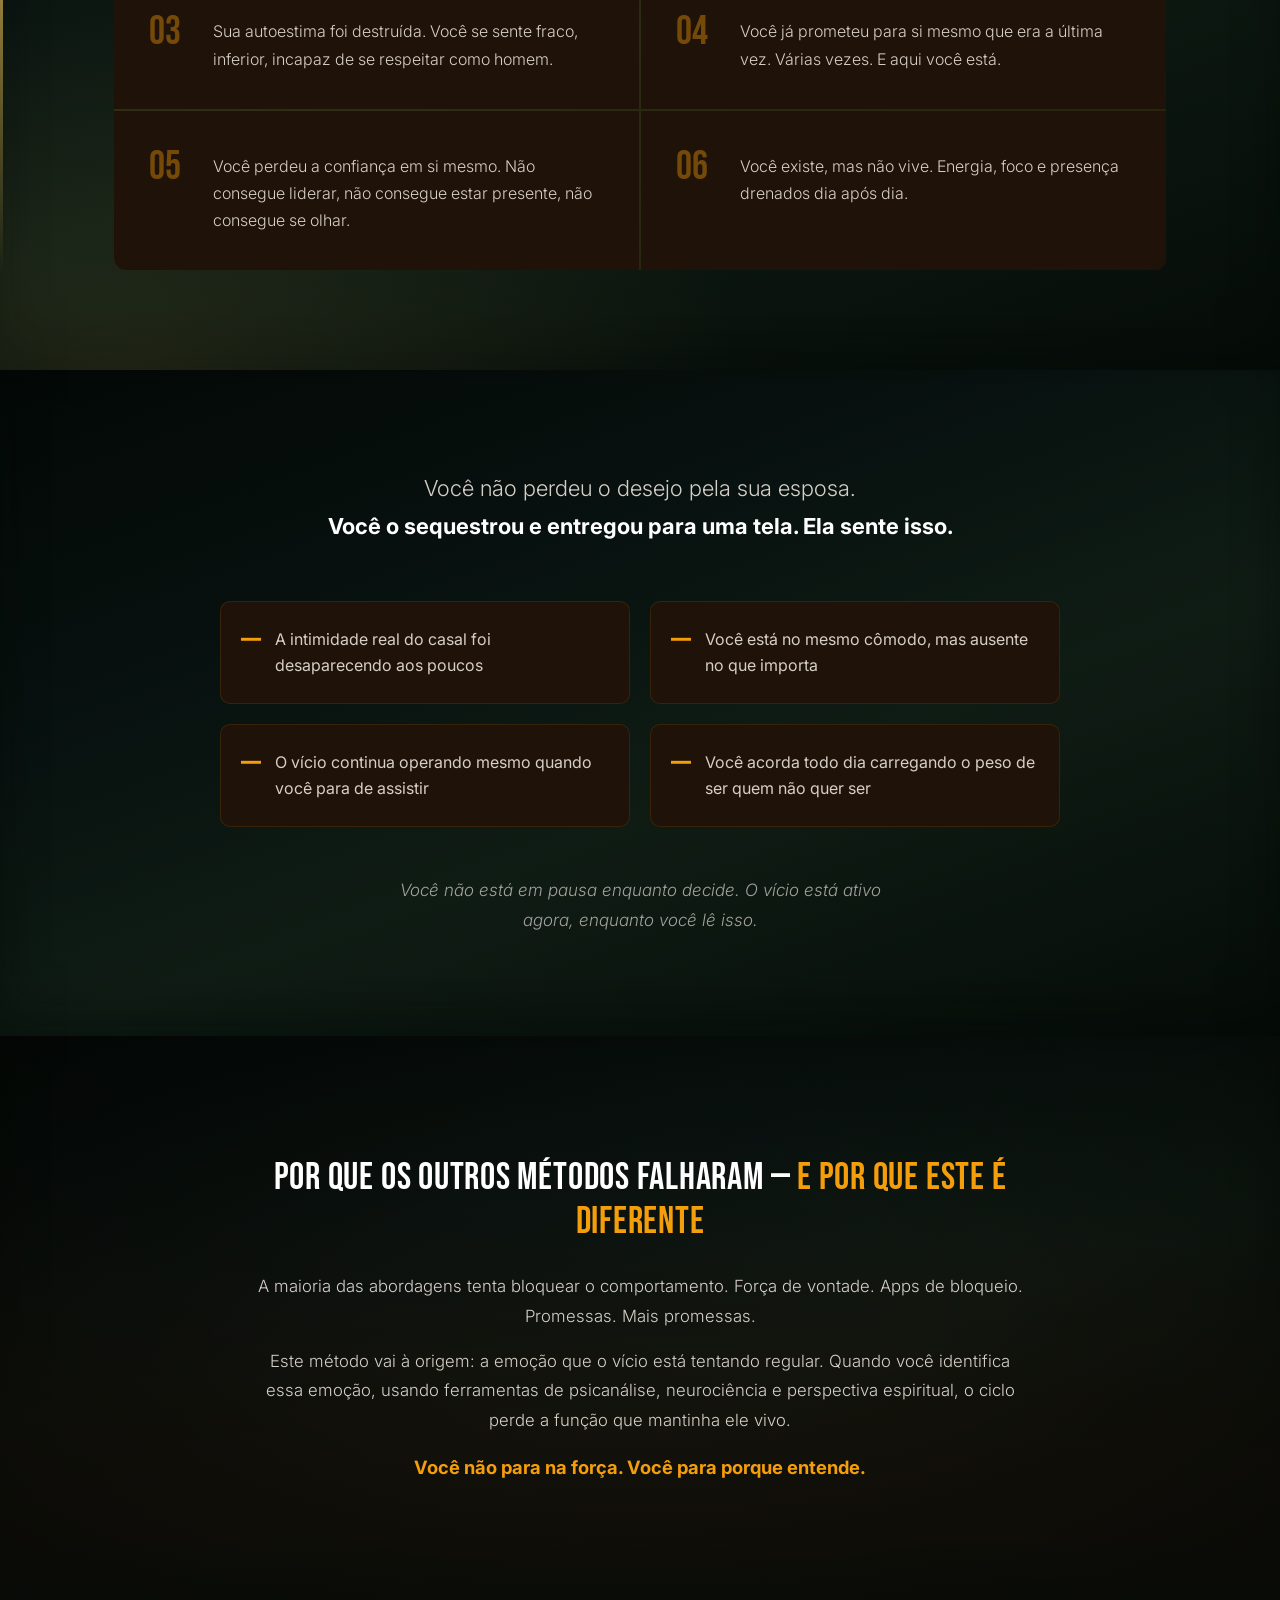
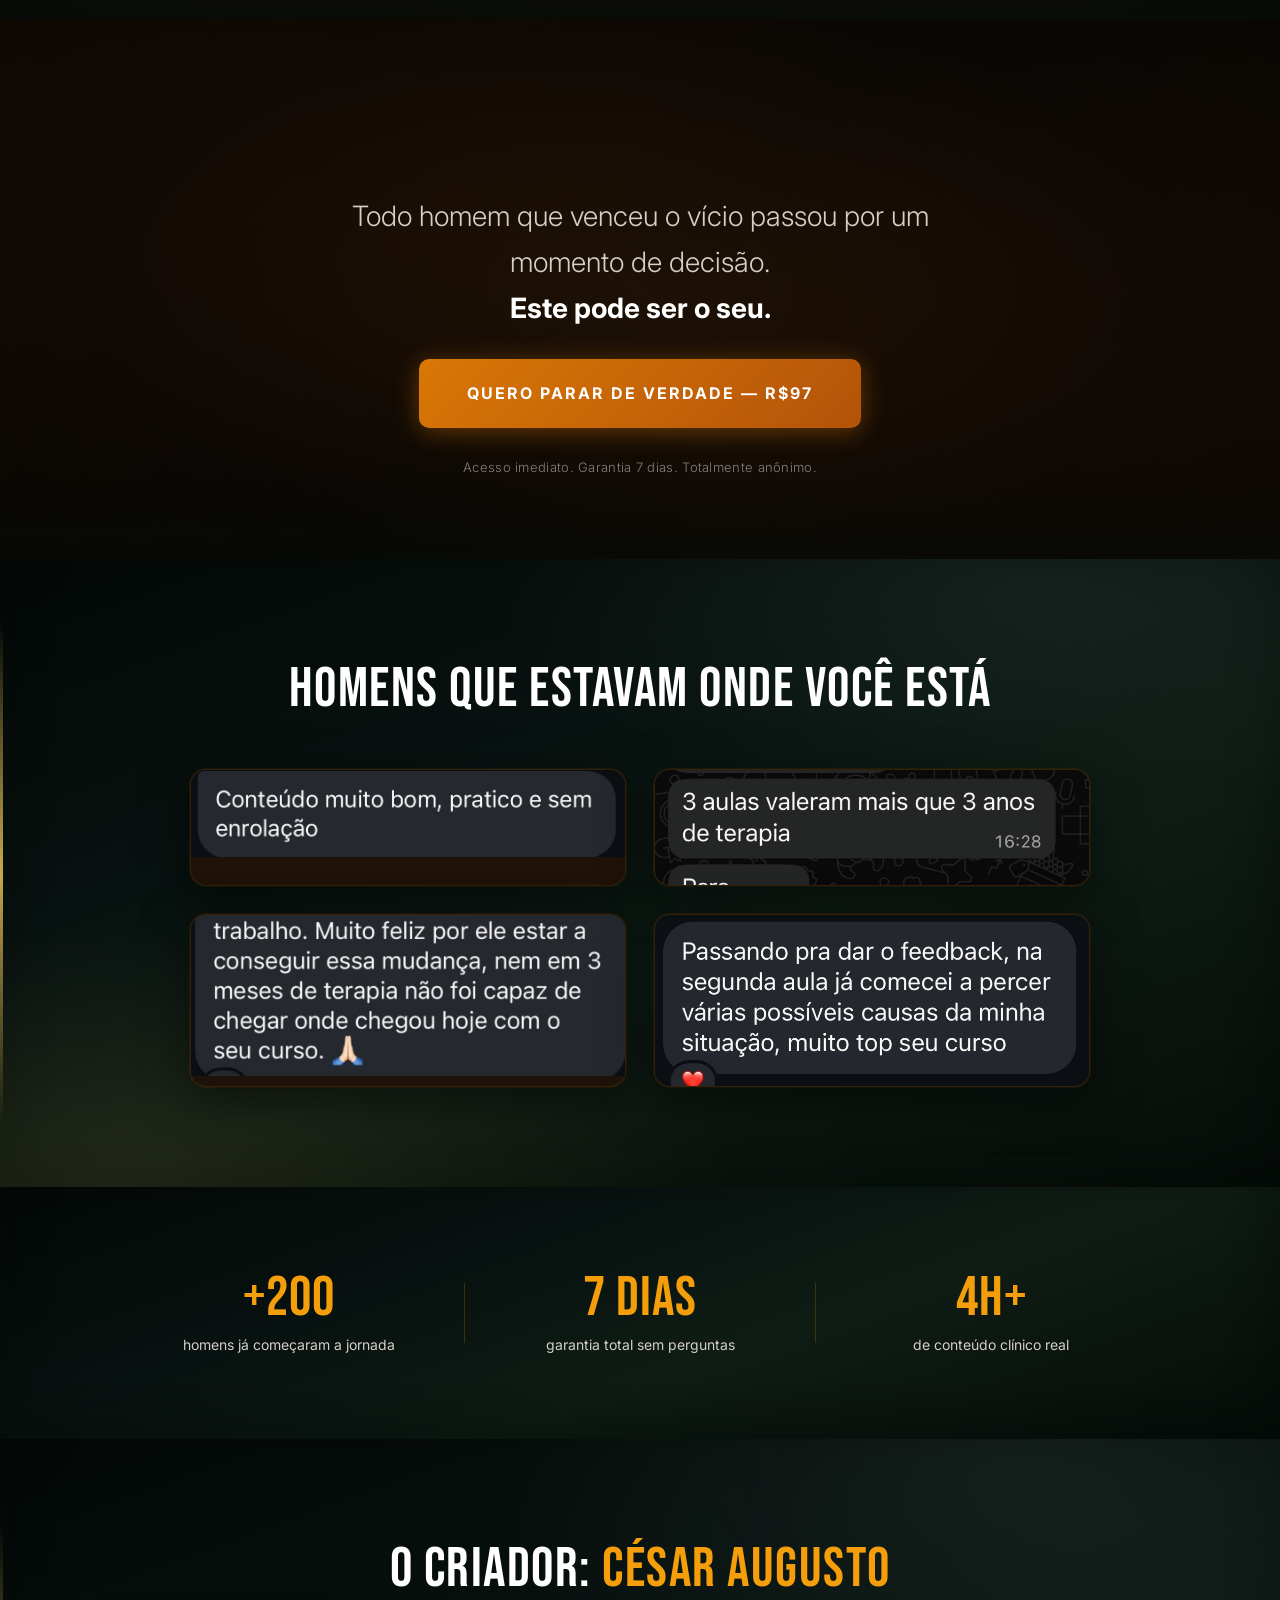
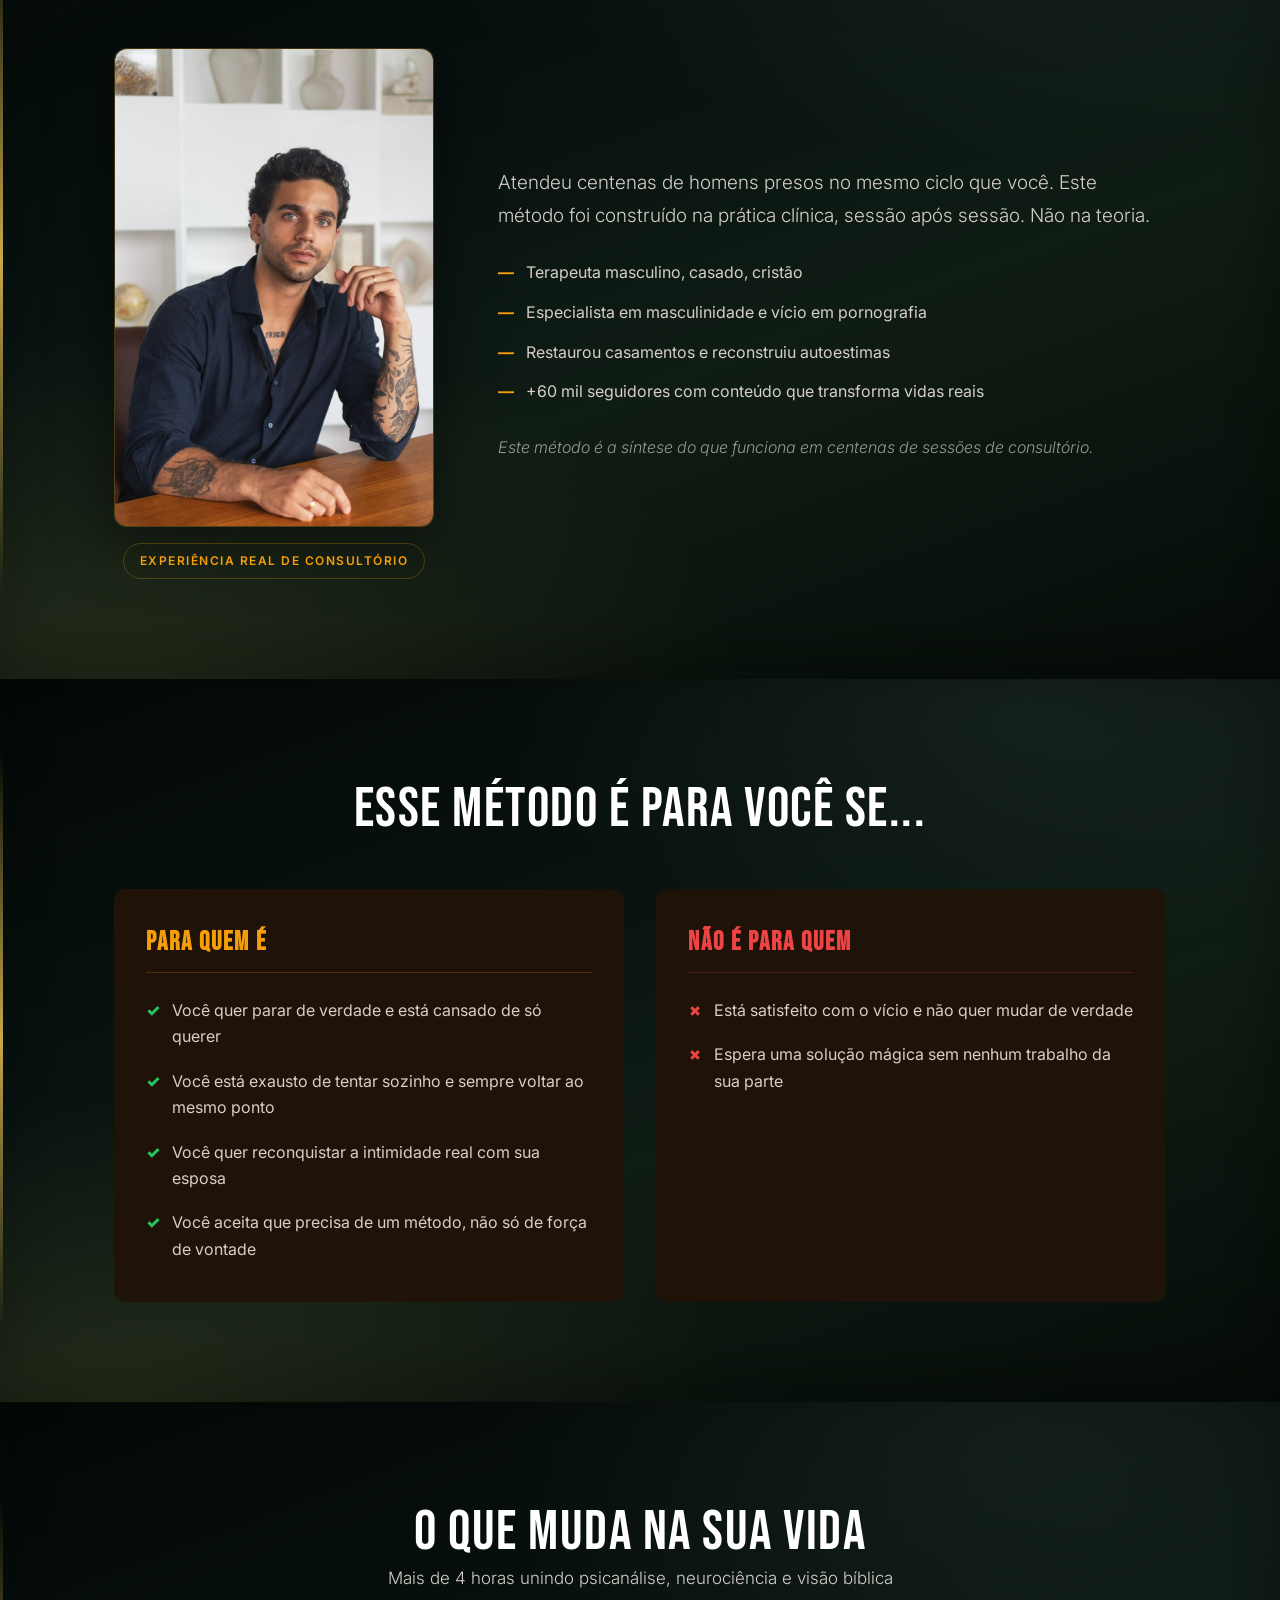
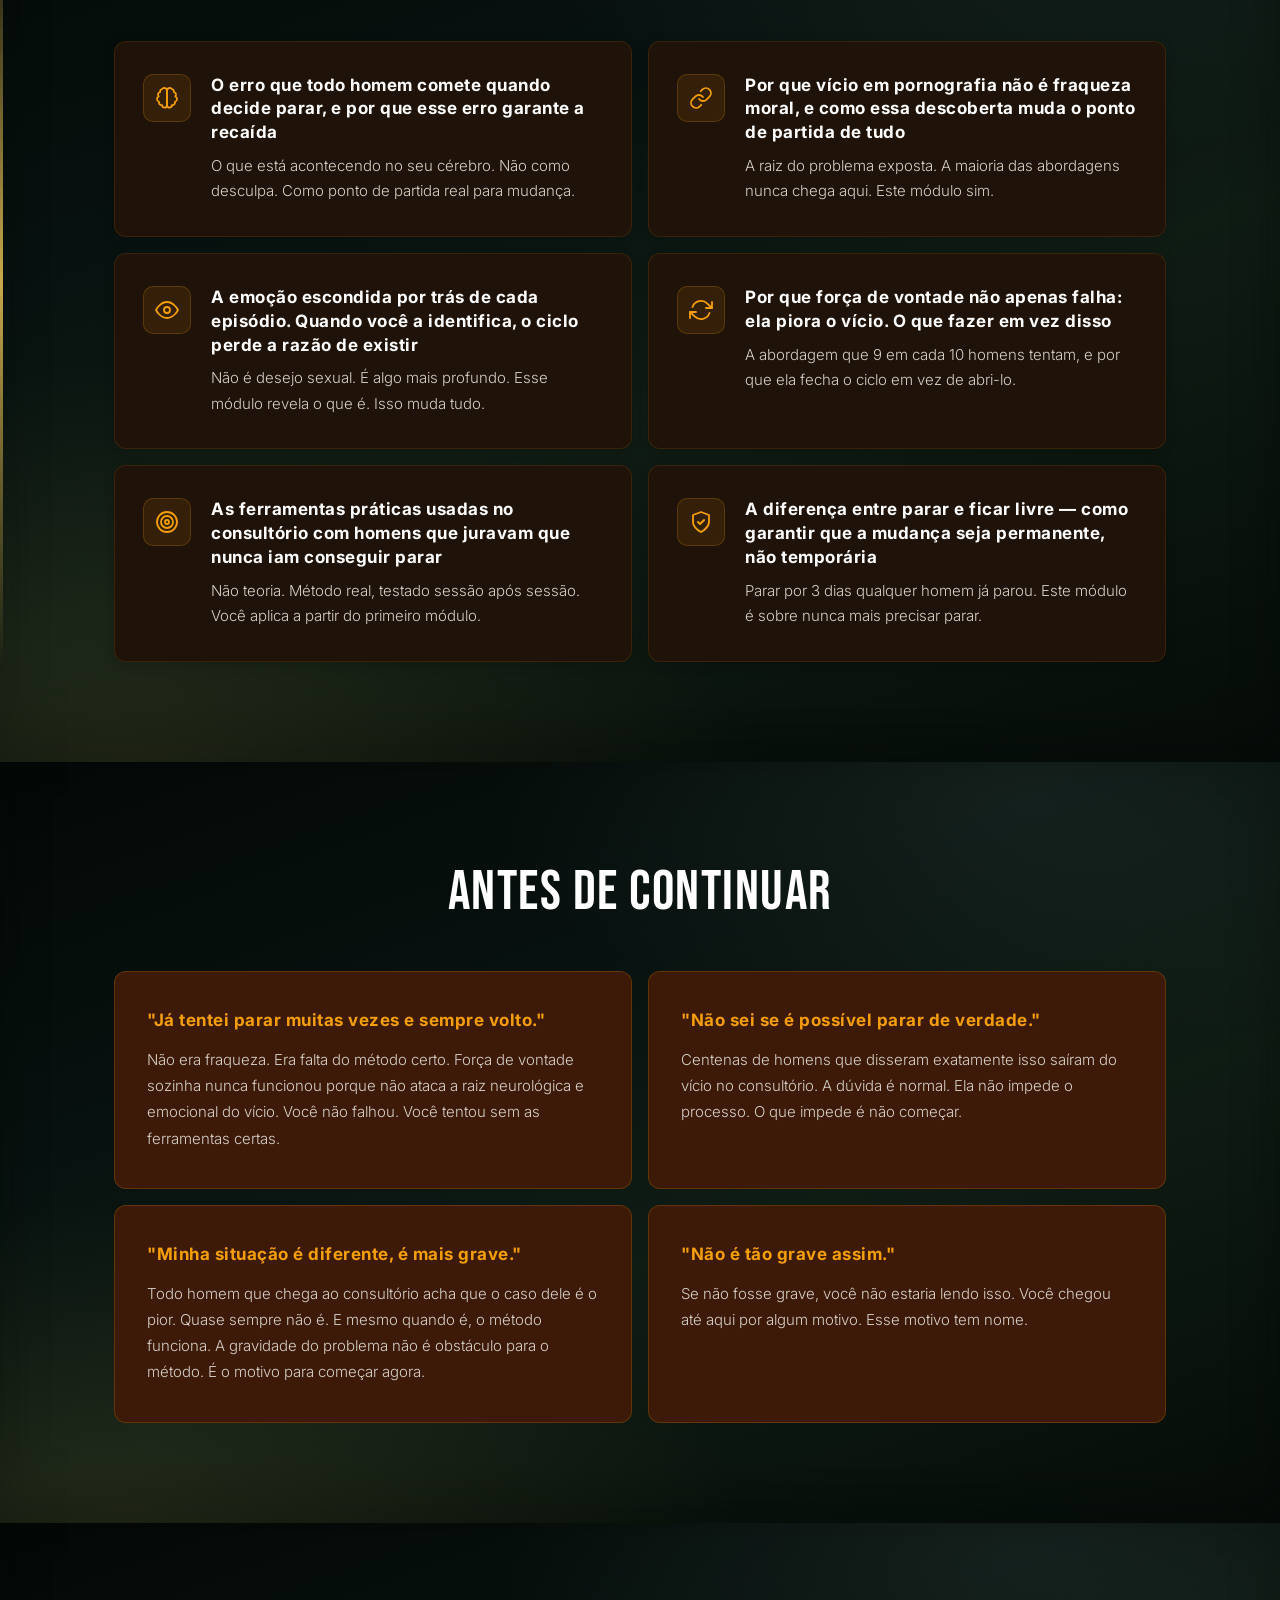
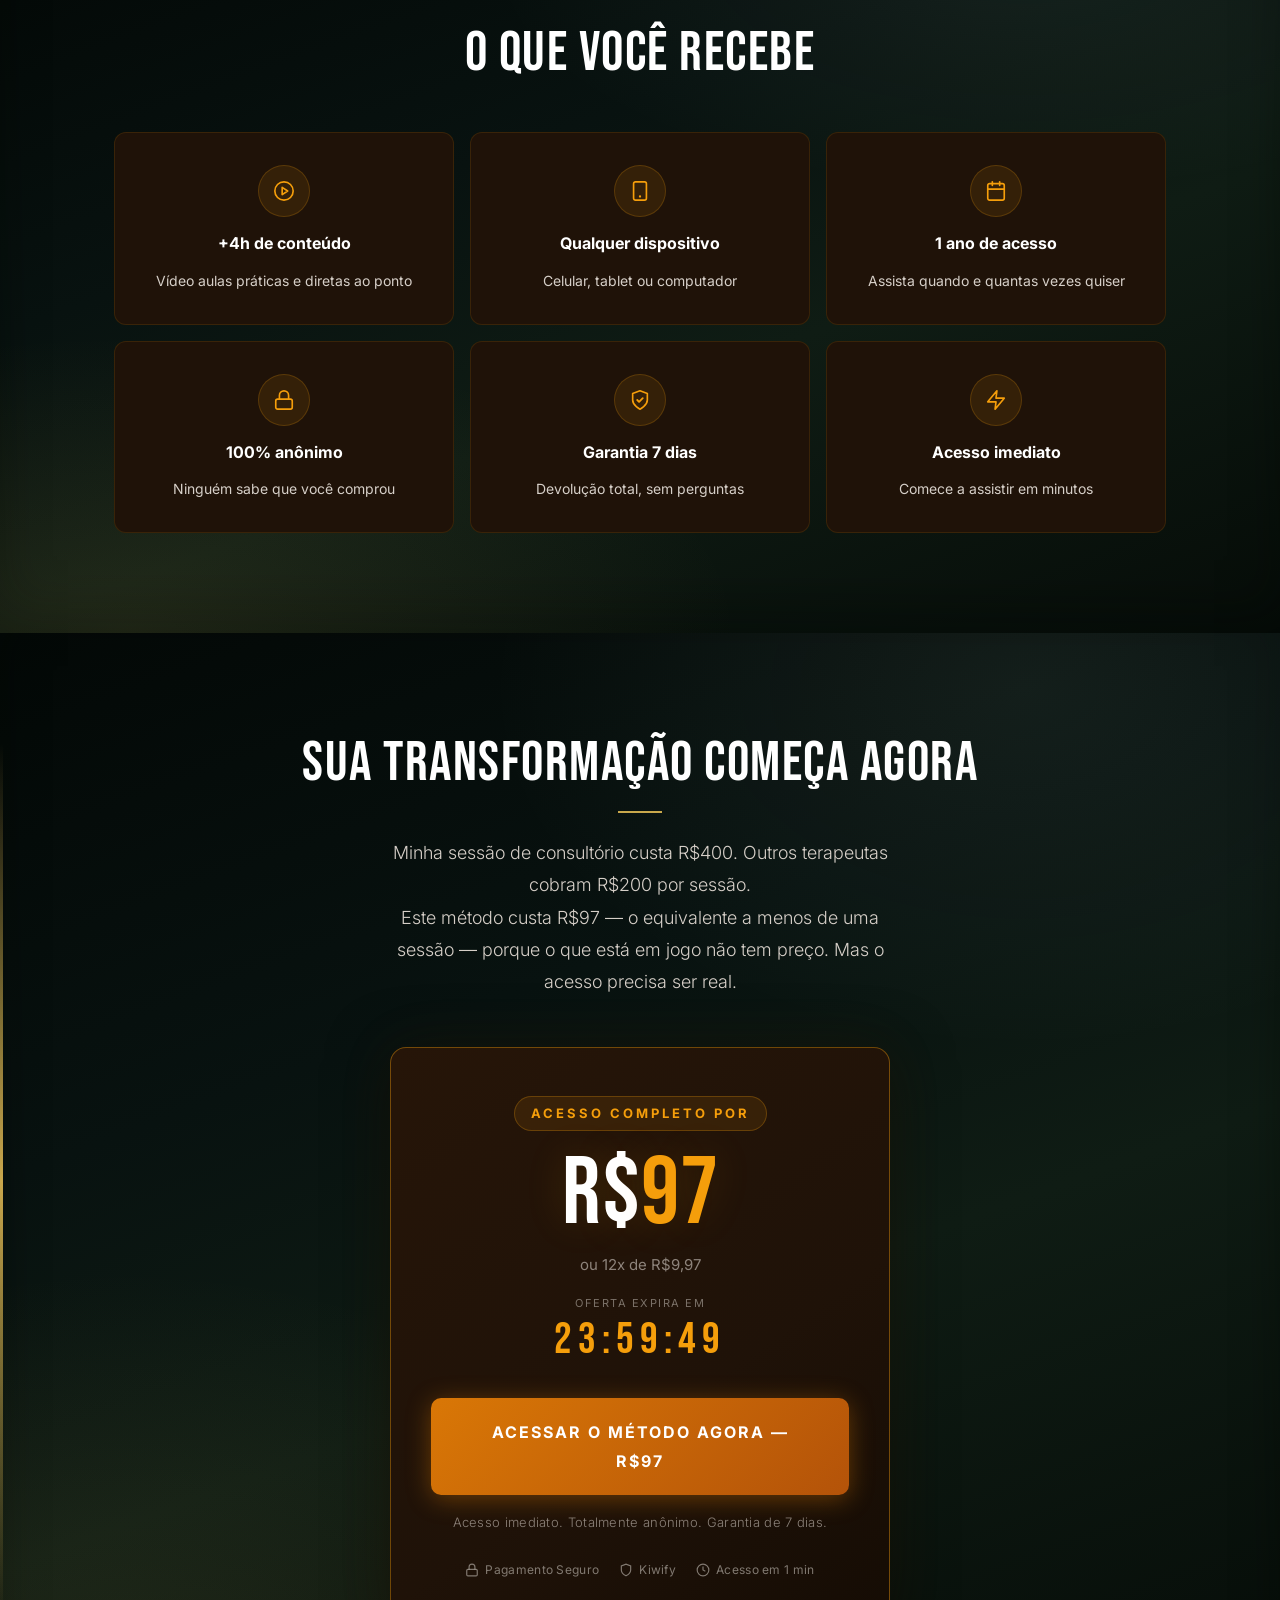
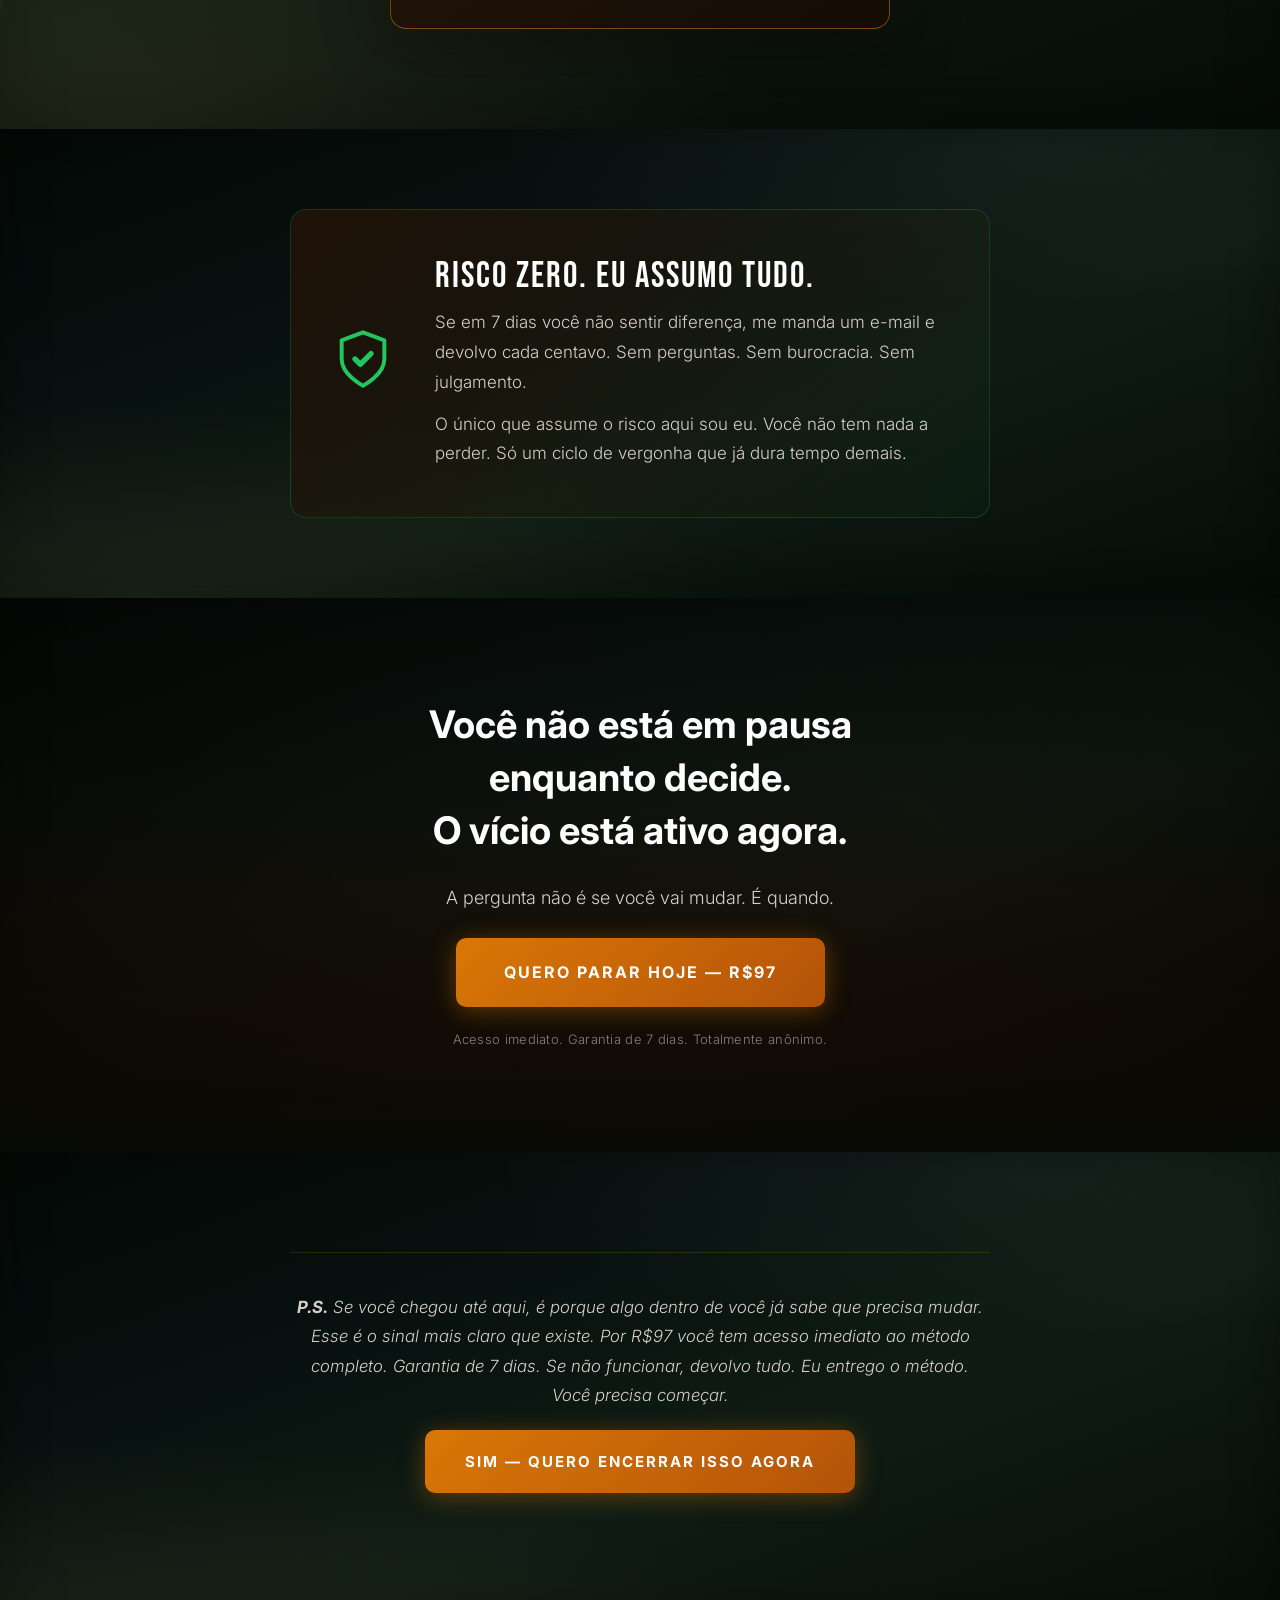
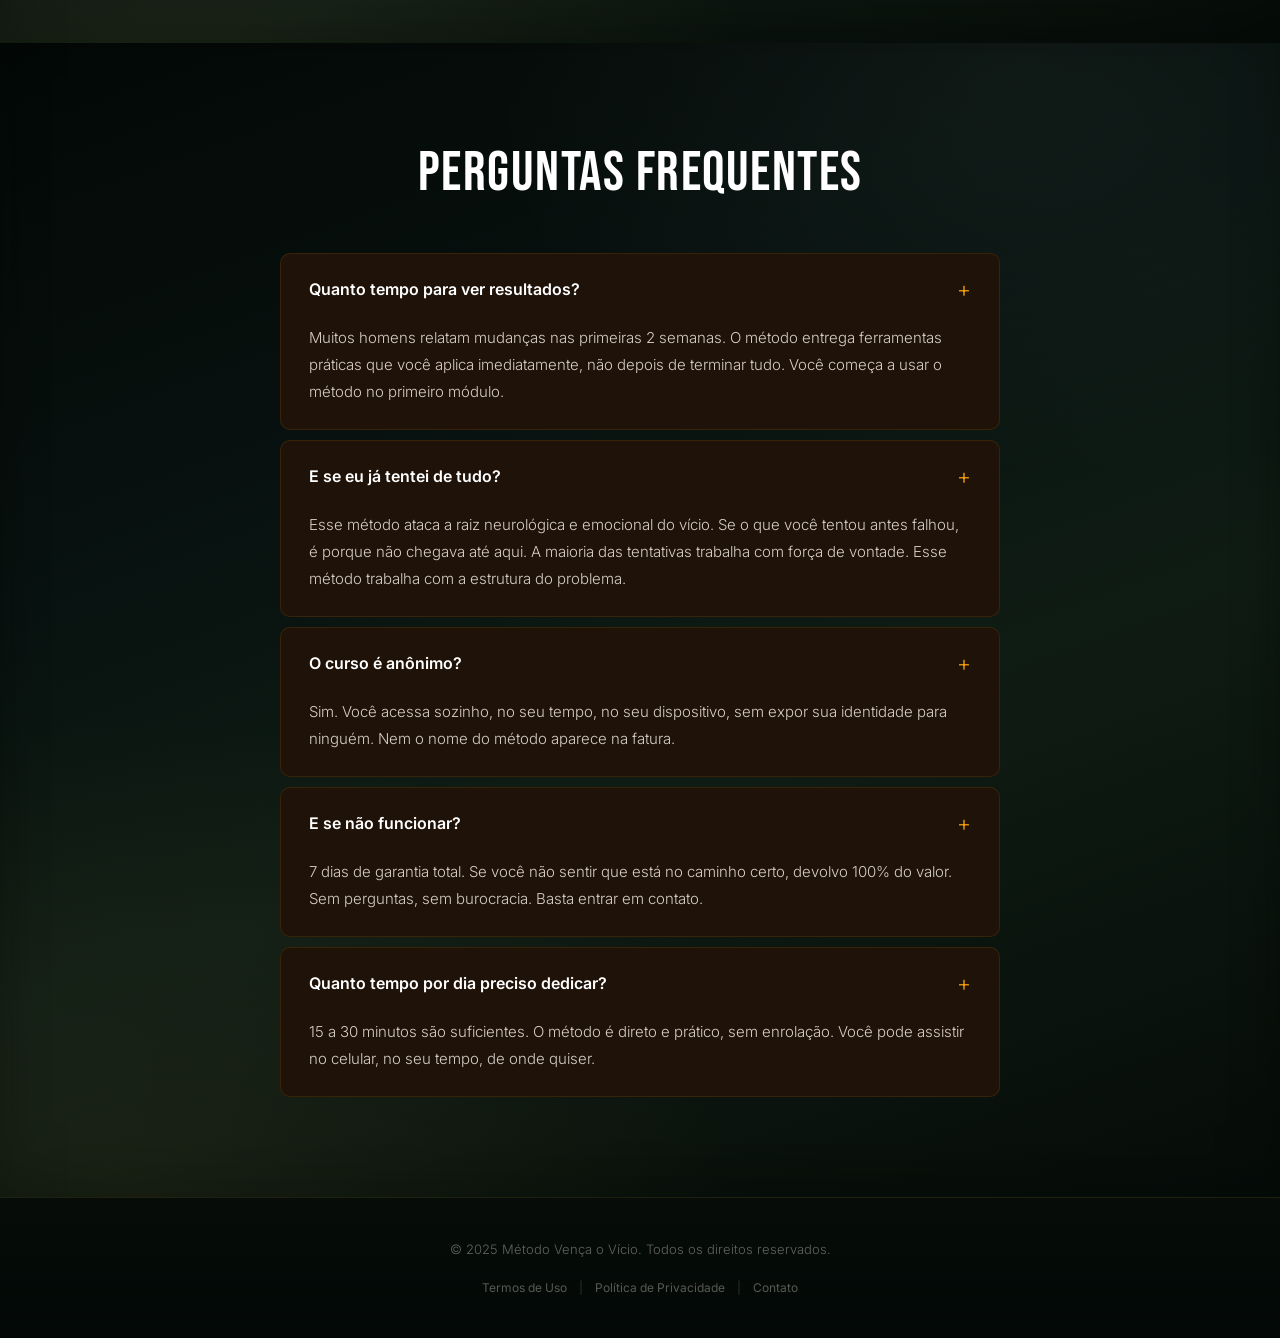
==== commit 6fd0a279: "feat: add favicon VV (verde + dourado)" ====
--- a/index.html
+++ b/index.html
@@ -27,6 +27,7 @@
   /></noscript>
   <!-- End Meta Pixel Code -->
 
+  <link rel="icon" type="image/svg+xml" href="favicon.svg" />
   <link rel="preconnect" href="https://fonts.googleapis.com">
   <link rel="preconnect" href="https://fonts.gstatic.com" crossorigin>
   <link href="https://fonts.googleapis.com/css2?family=Bebas+Neue&family=Inter:wght@300;400;500;600;700;800&display=swap" rel="stylesheet">
